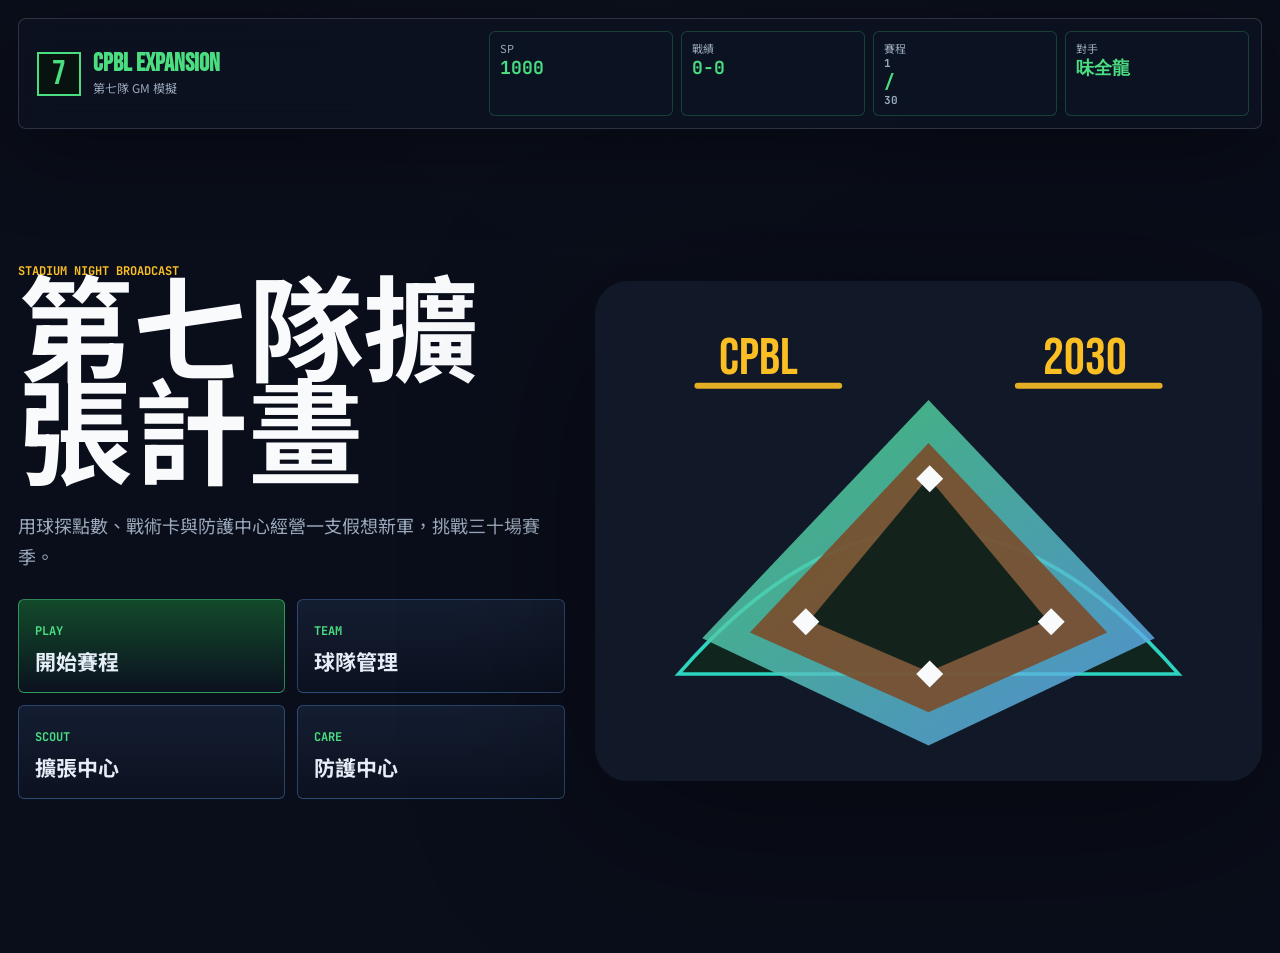
==== index.html @ 8ca3bd48 "Add files via upload" ====
<!doctype html>
<html lang="zh-Hant">
<head>
  <meta charset="utf-8">
  <meta name="viewport" content="width=device-width, initial-scale=1">
  <title>CPBL 第七隊擴張模擬</title>
  <link rel="preconnect" href="https://fonts.googleapis.com">
  <link rel="preconnect" href="https://fonts.gstatic.com" crossorigin>
  <link href="https://fonts.googleapis.com/css2?family=Bebas+Neue&family=JetBrains+Mono:wght@500;700&family=Noto+Sans+TC:wght@400;500;700;900&display=swap" rel="stylesheet">
  <link rel="stylesheet" href="style.css">
</head>
<body>
  <div class="container">
    <div class="app-shell">
      <header class="hud-bar">
        <button class="brand-lockup" type="button" data-scene="lobby" aria-label="返回大廳">
          <span class="brand-mark">7</span>
          <span>
            <strong>CPBL EXPANSION</strong>
            <small>第七隊 GM 模擬</small>
          </span>
        </button>
        <div class="hud-stats" aria-label="球隊狀態">
          <div class="hud-chip">
            <span>SP</span>
            <strong id="currency">0</strong>
          </div>
          <div class="hud-chip">
            <span>戰績</span>
            <strong id="season-record">0-0</strong>
          </div>
          <div class="hud-chip">
            <span>賽程</span>
            <strong><span id="upcoming-match">1</span>/<span id="season-length">30</span></strong>
          </div>
          <div class="hud-chip hud-chip-wide">
            <span>對手</span>
            <strong id="opponent-name">CPBL</strong>
          </div>
        </div>
      </header>

      <main class="stage">
        <section id="scene-lobby" class="scene active" aria-labelledby="lobby-title">
          <div class="lobby-grid">
            <div class="lobby-copy">
              <p class="eyebrow">Stadium Night Broadcast</p>
              <h1 id="lobby-title">第七隊擴張計畫</h1>
              <p class="lobby-subtitle">用球探點數、戰術卡與防護中心經營一支假想新軍，挑戰三十場賽季。</p>
              <div class="lobby-actions" aria-label="主要場景">
                <button class="lobby-action primary" type="button" data-scene="pregame">
                  <span class="action-code">PLAY</span>
                  <strong>開始賽程</strong>
                </button>
                <button class="lobby-action" type="button" data-scene="roster">
                  <span class="action-code">TEAM</span>
                  <strong>球隊管理</strong>
                </button>
                <button class="lobby-action" type="button" data-scene="shop">
                  <span class="action-code">SCOUT</span>
                  <strong>擴張中心</strong>
                </button>
                <button class="lobby-action" type="button" data-scene="medical">
                  <span class="action-code">CARE</span>
                  <strong>防護中心</strong>
                </button>
              </div>
            </div>
            <div class="stadium-plate" aria-hidden="true">
              <svg viewBox="0 0 560 420" role="img">
                <defs>
                  <linearGradient id="field-glow" x1="0" x2="1" y1="0" y2="1">
                    <stop offset="0" stop-color="#4ade80"/>
                    <stop offset="1" stop-color="#60a5fa"/>
                  </linearGradient>
                </defs>
                <rect x="0" y="0" width="560" height="420" rx="28" fill="#111827"/>
                <path d="M70 330 Q280 90 490 330 Z" fill="#10251e" stroke="#2dd4bf" stroke-width="3"/>
                <path d="M280 100 L470 300 L280 390 L90 300 Z" fill="url(#field-glow)" opacity=".82"/>
                <path d="M280 136 L430 295 L280 362 L130 295 Z" fill="#7c4a28" opacity=".88"/>
                <path d="M280 165 L380 285 L280 328 L180 285 Z" fill="#13231b"/>
                <g fill="#f8fafc">
                  <rect x="273" y="322" width="16" height="16" transform="rotate(45 281 330)"/>
                  <rect x="375" y="278" width="16" height="16" transform="rotate(45 383 286)"/>
                  <rect x="273" y="158" width="16" height="16" transform="rotate(45 281 166)"/>
                  <rect x="169" y="278" width="16" height="16" transform="rotate(45 177 286)"/>
                </g>
                <g stroke="#fbbf24" stroke-width="5" stroke-linecap="round" opacity=".9">
                  <path d="M86 88 H205"/>
                  <path d="M355 88 H474"/>
                </g>
                <g fill="#fbbf24" font-family="Bebas Neue, sans-serif" font-size="44">
                  <text x="104" y="78">CPBL</text>
                  <text x="376" y="78">2030</text>
                </g>
              </svg>
            </div>
          </div>
        </section>

        <section id="pregame-tab" class="scene" aria-labelledby="pregame-title">
          <div class="scene-header">
            <div>
              <p class="eyebrow">Pre-game Room</p>
              <h2 id="pregame-title">賽前準備</h2>
            </div>
            <div class="header-actions">
              <button class="back-button" type="button" data-scene="lobby">返回大廳</button>
              <button class="back-button primary" type="button" data-scene="match">開始比賽</button>
            </div>
          </div>
          <div class="pregame-grid">
            <section class="side-panel">
              <h3>對方先發與打線</h3>
              <div id="pregame-opponent"></div>
            </section>
            <section class="side-panel">
              <h3>我方輪值</h3>
              <div id="pregame-rotation"></div>
            </section>
            <section class="side-panel">
              <h3>今日先發打線</h3>
              <div id="pregame-lineup"></div>
            </section>
            <section class="side-panel">
              <h3>守位與板凳</h3>
              <div id="pregame-coaches"></div>
              <div id="pregame-defense"></div>
              <div id="pregame-bench"></div>
            </section>
          </div>
        </section>

        <section id="game-tab" class="scene" aria-labelledby="match-title">
          <div id="diamond-container" class="baseball-diamond"></div>
          <div class="scene-header">
            <div>
              <p class="eyebrow">Live Match</p>
              <h2 id="match-title">進入比賽</h2>
            </div>
            <button class="back-button" type="button" data-scene="lobby">返回大廳</button>
          </div>

          <div class="match-grid">
            <section class="scoreboard-panel" aria-label="比賽資訊">
              <div class="score-row">
                <div>
                  <span>第七隊</span>
                  <strong id="score-player">0</strong>
                </div>
                <div>
                  <span>對手</span>
                  <strong id="score-opponent">0</strong>
                </div>
              </div>
              <div class="strategy-grid" aria-label="打席戰術">
                <div class="strategy-group">
                  <span>進攻策略</span>
                  <div class="strategy-buttons">
                    <button type="button" data-offense-plan="patient">等球</button>
                    <button type="button" data-offense-plan="normal">普通</button>
                    <button type="button" data-offense-plan="aggressive">積極</button>
                  </div>
                </div>
                <div class="strategy-group">
                  <span>投球策略</span>
                  <div class="strategy-buttons">
                    <button type="button" data-pitch-plan="fastball">速球</button>
                    <button type="button" data-pitch-plan="balanced">混合</button>
                    <button type="button" data-pitch-plan="breaking">變化</button>
                    <button type="button" data-pitch-plan="waste">引誘</button>
                  </div>
                </div>
              </div>
              <div class="control-row" aria-label="比賽操作">
                <button id="normal-pitch" class="control-button primary" type="button">正常投球</button>
                <button id="magic-pitch" class="control-button danger" type="button">燃燒生命</button>
                <button id="auto-sim" class="control-button" type="button">模擬打席</button>
                <button id="steal-base" class="control-button accent" type="button">盜壘</button>
                <button id="pickoff" class="control-button warning" type="button">牽制</button>
                <button id="baserunning-mode" class="control-button ghost" type="button">跑壘：普通</button>
                <button id="auto-toggle" class="control-button" type="button">自動模擬</button>
                <button id="toggle-weather" class="control-button ghost" type="button">切換天氣</button>
              </div>
              <div class="count-grid">
                <div><span>局</span><strong><span id="inning">1</span> <span id="half">下半局</span></strong></div>
                <div><span>B</span><strong id="balls">0</strong></div>
                <div><span>S</span><strong id="strikes">0</strong></div>
                <div><span>O</span><strong id="outs">0</strong></div>
                <div><span>壘上</span><strong id="runners">無</strong></div>
                <div><span>天氣</span><strong id="weather">晴天</strong></div>
                <div><span>魔力</span><strong id="mana">100</strong></div>
                <div><span>戰術</span><strong id="current-tactic">正常</strong></div>
              </div>
              <div class="live-panel">
                <div>
                  <span>攻守</span>
                  <strong id="matchup-text">第七隊守備</strong>
                </div>
                <div>
                  <span>投手</span>
                  <strong id="current-pitcher">-</strong>
                </div>
                <div>
                  <span>打者</span>
                  <strong id="current-batter">-</strong>
                </div>
                <div>
                  <span>球場熱度</span>
                  <strong><span id="crowd-energy">50</span>%</strong>
                </div>
              </div>
              <div class="season-event-bar">
                <span>賽季事件</span>
                <strong id="season-event">尚無事件</strong>
              </div>
              <div id="pitcher-stamina" class="pitcher-stamina"></div>
              <div class="spellbook">
                <h3>戰術卡片</h3>
                <div id="cards" class="card-hand"></div>
              </div>
            </section>

            <section class="log-panel" aria-label="實況轉播">
              <h3>實況轉播</h3>
              <div id="play-log" class="play-log"></div>
            </section>

            <aside class="match-side" aria-label="對手資訊">
              <div class="side-panel">
                <h3>我方打序</h3>
                <div id="player-lineup"></div>
              </div>
              <div class="side-panel">
                <h3>對手打序</h3>
                <div id="opponent-lineup"></div>
              </div>
              <div class="side-panel">
                <h3>下一輪打者</h3>
                <div id="upcoming-batters"></div>
              </div>
              <div class="side-panel">
                <h3>牛棚</h3>
                <div id="bullpen"></div>
              </div>
            </aside>
          </div>
        </section>

        <section id="roster-tab" class="scene" aria-labelledby="roster-title">
          <div class="scene-header">
            <div>
              <p class="eyebrow">Trading Card Vault</p>
              <h2 id="roster-title">球隊管理</h2>
            </div>
            <button class="back-button" type="button" data-scene="lobby">返回大廳</button>
          </div>
          <div id="roster-gallery" class="roster-gallery"></div>
        </section>

        <section id="shop-tab" class="scene" aria-labelledby="shop-title">
          <div class="scene-header">
            <div>
              <p class="eyebrow">Expansion Center</p>
              <h2 id="shop-title">擴張中心</h2>
            </div>
            <button class="back-button" type="button" data-scene="lobby">返回大廳</button>
          </div>
          <div class="shop-grid">
            <article class="pool-card local">
              <div>
                <p class="eyebrow">Local Talent</p>
                <h3>本地新秀池</h3>
                <p>低初始值、高成長潛力，適合長線養成。</p>
                <button id="scout-local" class="mini-action" type="button" onclick="buyScoutReport('local')">球探報告 50 SP</button>
                <div id="local-pool-list" class="pool-list" aria-label="本地新秀可能名單"></div>
              </div>
              <button id="draw-local" class="control-button primary" type="button">抽取本地新秀 100 SP</button>
            </article>
            <article class="pool-card international">
              <div>
                <p class="eyebrow">International Star</p>
                <h3>國際巨星池</h3>
                <p>高能力即戰力，但年齡衰退與傷病風險更高。</p>
                <button id="scout-international" class="mini-action" type="button" onclick="buyScoutReport('international')">球探報告 50 SP</button>
                <div id="international-pool-list" class="pool-list" aria-label="國際巨星可能名單"></div>
              </div>
              <button id="draw-international" class="control-button accent" type="button">抽取國際巨星 100 SP</button>
            </article>
            <section class="preview-panel">
              <h3>最新招募</h3>
              <div id="expansion-preview" class="expansion-preview"></div>
            </section>
          </div>
        </section>

        <section id="medical-tab" class="scene" aria-labelledby="medical-title">
          <div class="scene-header">
            <div>
              <p class="eyebrow">Medical Center</p>
              <h2 id="medical-title">防護中心</h2>
            </div>
            <button class="back-button" type="button" data-scene="lobby">返回大廳</button>
          </div>
          <div class="medical-layout">
            <div id="medical-list" class="medical-list"></div>
            <div class="medical-ledger">
              <h3>防護項目</h3>
              <div class="ledger-row">
                <span>物理治療</span>
                <strong>200 SP</strong>
              </div>
              <div class="ledger-row">
                <span>傷病預防</span>
                <strong>150 SP</strong>
              </div>
              <div id="medical-toast" class="medical-toast" role="status" aria-live="polite"></div>
            </div>
          </div>
        </section>

        <section id="season-tab" class="scene legacy-scene" aria-hidden="true"></section>
      </main>
    </div>
  </div>

  <div id="match-summary-modal" class="modal hidden" role="dialog" aria-modal="true" aria-labelledby="summary-result">
    <div class="modal-box">
      <button class="modal-close" type="button" onclick="closeSummary()" aria-label="關閉">×</button>
      <h2 id="summary-result">賽後摘要</h2>
      <p id="summary-score"></p>
      <p id="summary-reward"></p>
      <p id="summary-heat"></p>
      <div class="summary-standings">
        <h3>聯盟戰績</h3>
        <table>
          <thead><tr><th>#</th><th>球隊</th><th>戰績</th><th>勝率</th><th>近況</th></tr></thead>
          <tbody id="summary-standings"></tbody>
        </table>
      </div>
    </div>
  </div>

  <div id="player-detail-modal" class="modal hidden" role="dialog" aria-modal="true" aria-labelledby="player-detail-title">
    <div class="modal-box player-detail-box">
      <button class="modal-close" type="button" onclick="closePlayerDetail()" aria-label="關閉">×</button>
      <div id="player-detail-content"></div>
    </div>
  </div>

  <script src="game.js"></script>
  <script>
    Object.assign(i18n, {
      enterMatch: '進入比賽',
      teamManagement: '球隊管理',
      expansionCenter: '擴張中心',
      medicalCenterShort: '防護中心',
      backToLobby: '返回大廳',
      physicalTherapy: '物理治療',
      injuryPrevention: '傷病預防',
      healed: '已治療',
      protected: '保護中',
      injuryRiskLabel: '傷病風險',
      protectedFor: '保護剩餘',
      matchesShort: '場',
      healthy: '健康'
    });

    const SCENE_ID = {
      lobby: 'scene-lobby',
      pregame: 'pregame-tab',
      match: 'game-tab',
      roster: 'roster-tab',
      shop: 'shop-tab',
      medical: 'medical-tab'
    };
    let currentScene = 'lobby';
    let pregameSelectedLineupSlot = 0;
    let pregameDragSlot = null;

    function sceneElement(name) {
      return document.getElementById(SCENE_ID[name]);
    }

    function mountScene(name) {
      if (name === 'medical') renderMedicalScene();
      if (name === 'pregame') renderPregameScene();
      if (name === 'match') game.updateUI();
      if (name === 'shop') renderGachaPoolPreview();
      syncDerivedUI();
    }

    function changeScene(name) {
      if (!SCENE_ID[name] || name === currentScene) return;
      const current = sceneElement(currentScene);
      const next = sceneElement(name);
      if (!current || !next) return;

      current.classList.add('scene-exit');
      window.setTimeout(() => {
        current.classList.remove('active', 'scene-exit');
        next.classList.add('active', 'scene-enter');
        currentScene = name;
        mountScene(name);
        window.setTimeout(() => next.classList.remove('scene-enter'), 340);
      }, 224);
    }

    window.changeScene = changeScene;
    window.showTab = function(tabName) {
      const map = { game: 'pregame', roster: 'roster', shop: 'shop', season: 'pregame' };
      changeScene(map[tabName] || 'lobby');
    };

    document.addEventListener('click', (event) => {
      const offensePlan = event.target.closest('[data-offense-plan]');
      if (offensePlan) {
        game.setOffenseApproach(offensePlan.dataset.offensePlan);
        return;
      }
      const pitchPlan = event.target.closest('[data-pitch-plan]');
      if (pitchPlan) {
        game.setPitchPlan(pitchPlan.dataset.pitchPlan);
        return;
      }
      const trigger = event.target.closest('[data-scene]');
      if (trigger) changeScene(trigger.dataset.scene);
    });

    const originalAddCommentary = game.addCommentary.bind(game);
    game.addCommentary = function(outcomeKey, player, cardActive) {
      if (currentScene !== 'match') return;
      return originalAddCommentary(outcomeKey, player, cardActive);
    };

    const originalUpdateUI = game.updateUI.bind(game);
    game.updateUI = function() {
      const result = originalUpdateUI();
      syncDerivedUI();
      return result;
    };

    function syncDerivedUI() {
      const opponentName = document.getElementById('opponent-name');
      if (opponentName) {
        opponentName.textContent = game.currentOpponent || game.opponentTeam?.name || 'CPBL';
      }

      const pitcherPanel = document.getElementById('pitcher-stamina');
      if (pitcherPanel) {
        const pitcher = game.getCurrentMatchup?.().pitcher || game.roster.activeLineup.pitcher || game.pitcher;
        const stamina = Math.max(0, Math.round(pitcher.state.stamina));
        const max = Math.max(1, pitcher.maxStamina || 100);
        const pct = Math.max(0, Math.min(100, Math.round((stamina / max) * 100)));
        pitcherPanel.innerHTML = `
          <div class="pitcher-row">
            <span>${pitcher.name}｜調子 ${getConditionLabel(pitcher.condition)}</span>
            <strong>${stamina}/${max}</strong>
          </div>
          <div class="meter"><span style="width:${pct}%"></span></div>
        `;
      }

      document.querySelectorAll('#draw-local, #draw-international').forEach((button) => {
        button.disabled = game.currency < 100;
      });
      [['local', '本地報告已解鎖'], ['international', '國際報告已解鎖']].forEach(([pool, label]) => {
        const button = document.getElementById(`scout-${pool}`);
        if (!button) return;
        button.textContent = game.scoutingReports?.[pool] ? label : '球探報告 50 SP';
        button.disabled = Boolean(game.scoutingReports?.[pool]);
      });
      const normalPitch = document.getElementById('normal-pitch');
      const magicPitch = document.getElementById('magic-pitch');
      const autoSim = document.getElementById('auto-sim');
      const pickoff = document.getElementById('pickoff');
      const steal = document.getElementById('steal-base');
      const baserunning = document.getElementById('baserunning-mode');
      if (normalPitch && magicPitch && autoSim) {
        const offense = game.currentHalf === 'bottom';
        normalPitch.textContent = offense ? '進攻打席' : '守備投球';
        magicPitch.textContent = offense ? '強攻揮擊' : '燃燒生命';
        autoSim.textContent = offense ? '模擬進攻' : '模擬守備';
        if (pickoff) {
          pickoff.textContent = `牽制 ${game.pickoffAttemptsThisHalf || 0}/2`;
          pickoff.disabled = offense || !game.getCurrentRunners().some(Boolean) || game.pickoffAttemptsThisHalf >= 2;
        }
        if (steal) {
          const runners = game.getCurrentRunners();
          steal.disabled = !offense || !(runners[0] || runners[1]);
        }
        if (baserunning) baserunning.textContent = `跑壘：${game.getBaserunningLabel?.() || '普通'}`;
      }
      document.querySelectorAll('[data-offense-plan]').forEach((button) => {
        button.classList.toggle('active', button.dataset.offensePlan === game.offenseApproach);
      });
      document.querySelectorAll('[data-pitch-plan]').forEach((button) => {
        button.classList.toggle('active', button.dataset.pitchPlan === game.pitchPlan);
      });

      if (currentScene === 'medical') renderMedicalScene();
    }

    function renderGachaPoolPreview() {
      const localList = document.getElementById('local-pool-list');
      const internationalList = document.getElementById('international-pool-list');
      if (!game?.gacha || !localList || !internationalList) return;

      const renderList = (target, pool) => {
        const revealed = game.scoutingReports?.[pool];
        target.innerHTML = game.gacha.getPoolPreview(pool).map(player => `
          <span class="pool-pill ${player.protected ? 'locked' : ''}">
            <strong>${player.name}</strong>
            <small>${player.position}</small>
            <em>${player.protected ? '保護名單' : (revealed ? player.info : '能力區間 ??')}</em>
          </span>
        `).join('');
      };

      renderList(localList, 'local');
      renderList(internationalList, 'international');
    }

    function renderPregameScene() {
      const opponent = document.getElementById('pregame-opponent');
      const rotation = document.getElementById('pregame-rotation');
      const lineup = document.getElementById('pregame-lineup');
      const coaches = document.getElementById('pregame-coaches');
      const defense = document.getElementById('pregame-defense');
      const bench = document.getElementById('pregame-bench');
      if (!opponent || !rotation || !lineup || !coaches || !defense || !bench) return;

      const abilityText = (player) => player.canPitch() && player.role === 'P'
        ? `球速 ${player.abilities.velocity} / 控球 ${player.abilities.control} / 球威 ${player.abilities.stuff}`
        : `巧打 ${player.abilities.contact} / 長打 ${player.abilities.power} / 選球 ${player.abilities.discipline}`;
      const teamBonus = game.getTeamBonuses();
      const starters = new Set(game.playerBattingOrder);
      const benchPlayers = game.roster.players
        .map((player, index) => ({ player, index }))
        .filter(({ player, index }) => player.level !== 'minor' && player.canBat() && !starters.has(index));

      opponent.innerHTML = `
        <p class="font-bold">${game.opponentTeam.name}</p>
        <p>先發：${game.opponentTeam.pitcher.name} (${abilityText(game.opponentTeam.pitcher)})</p>
        <div class="pregame-button-list">
          ${game.opponentTeam.battingOrder.map((player, index) => `<button class="pregame-row" type="button" title="${abilityText(player)}"><span>${index + 1}. ${player.name}</span><small>${player.getPositionLabel()}｜${abilityText(player)}</small></button>`).join('')}
        </div>
      `;

      rotation.innerHTML = `<div class="pregame-button-list">${game.rotationOrder.map((playerIndex, orderIndex) => {
        const player = game.roster.players[playerIndex];
        const active = orderIndex === game.rotationSlot ? ' active' : '';
        const pitches = player.pitchTypes?.map(pitch => pitch.name).slice(0, 3).join('、') || '球種未明';
        return `<button class="pregame-row${active}" type="button" onclick="selectPregamePitcher(${playerIndex})"><span>${orderIndex + 1}. ${player.name}</span><small>體力 ${Math.round(player.state.stamina)}/${player.maxStamina}｜調子 ${getConditionLabel(player.condition)}｜${abilityText(player)}｜${pitches}</small></button>`;
      }).join('')}</div><p class="pregame-note">${teamBonus.label}</p>`;

      lineup.innerHTML = `<div class="pregame-button-list">${game.playerBattingOrder.map((playerIndex, orderIndex) => {
        const player = game.roster.players[playerIndex];
        const assigned = game.getAssignedPosition(playerIndex) || 'DH';
        const selected = orderIndex === pregameSelectedLineupSlot ? ' active' : '';
        return `<div class="pregame-row lineup-row${selected}" draggable="true" ondragstart="dragPregameLineup(event, ${orderIndex})" ondragover="event.preventDefault()" ondrop="dropPregameLineup(event, ${orderIndex})" onclick="selectPregameLineupSlot(${orderIndex})"><span>${orderIndex + 1}. ${player.name}</span><small>${POSITION_LABELS[assigned] || assigned}｜調子 ${getConditionLabel(player.condition)}｜${abilityText(player)}</small><div><button type="button" onclick="event.stopPropagation(); movePregameLineup(${playerIndex}, -1)" ${orderIndex === 0 ? 'disabled' : ''}>↑</button><button type="button" onclick="event.stopPropagation(); movePregameLineup(${playerIndex}, 1)" ${orderIndex === game.playerBattingOrder.length - 1 ? 'disabled' : ''}>↓</button><button type="button" onclick="event.stopPropagation(); cyclePregameDefense(${playerIndex})">守位</button></div></div>`;
      }).join('')}</div>`;

      coaches.innerHTML = `
        <h4>教練團</h4>
        <div class="coach-grid">
          ${game.coaches.map(coach => `<button class="coach-card ${coach.id === game.activeCoachId ? 'active' : ''}" type="button" onclick="selectCoach('${coach.id}')"><span>${coach.name}</span><small>${coach.bonus}</small></button>`).join('')}
        </div>
        <p class="pregame-note">熱度會在賽後轉成球探點數，主場氣氛越高，結算收益越好。</p>
      `;

      defense.innerHTML = `<div class="defense-grid">${game.defensiveSlots.map(slot => {
        const playerIndex = game.defensiveAssignments[slot];
        const player = game.roster.players[playerIndex];
        const penalty = player ? player.getPositionPenalty(slot) : 0;
        return `<button class="defense-slot" type="button" ${player ? `onclick="cyclePregameDefense(${playerIndex})"` : ''}><span>${POSITION_LABELS[slot] || slot}</span><strong>${player ? player.name : '未定'}</strong><small>${penalty ? `守位懲罰 -${penalty}` : '適性 OK'}</small></button>`;
      }).join('')}</div>`;

      bench.innerHTML = `
        <h4>板凳｜點選後換入第 ${pregameSelectedLineupSlot + 1} 棒</h4>
        <div class="pregame-button-list">
          ${benchPlayers.map(({ player, index }) => `<button class="pregame-row bench-row" type="button" onclick="swapPregameLineup(${index})"><span>${player.name}</span><small>${player.getPositionLabel()}｜調子 ${getConditionLabel(player.condition)}｜${abilityText(player)}</small></button>`).join('') || '<p class="pregame-note">目前沒有可用板凳野手。</p>'}
        </div>
      `;
    }

    function selectPregamePitcher(index) {
      game.selectStartingPitcher(index);
      renderPregameScene();
    }

    function selectPregameLineupSlot(slot) {
      pregameSelectedLineupSlot = slot;
      renderPregameScene();
    }

    function dragPregameLineup(event, slot) {
      pregameDragSlot = slot;
      event.dataTransfer?.setData('text/plain', String(slot));
    }

    function dropPregameLineup(event, slot) {
      event.preventDefault();
      const from = pregameDragSlot ?? Number(event.dataTransfer?.getData('text/plain'));
      if (!Number.isInteger(from) || from === slot) return;
      const [moved] = game.playerBattingOrder.splice(from, 1);
      game.playerBattingOrder.splice(slot, 0, moved);
      pregameSelectedLineupSlot = slot;
      game.playerNextBatterIndex = 0;
      game.autoAssignDefense();
      game.saveManager.save(game);
      game.updateUI();
      renderPregameScene();
    }

    function swapPregameLineup(index) {
      game.replaceLineupSlot(pregameSelectedLineupSlot, index);
      renderPregameScene();
    }

    function movePregameLineup(index, direction) {
      game.movePlayerInLineup(index, direction);
      pregameSelectedLineupSlot = Math.max(0, Math.min(game.playerBattingOrder.length - 1, pregameSelectedLineupSlot + direction));
      renderPregameScene();
    }

    function cyclePregameDefense(index) {
      game.cycleDefensePosition(index);
      renderPregameScene();
    }

    function selectCoach(id) {
      game.setCoach(id);
      renderPregameScene();
    }

    function abilityGrid(player) {
      const batterStats = [
        ['巧打', player.abilities.contact],
        ['長打', player.abilities.power],
        ['走力', player.abilities.speed],
        ['守備', player.abilities.fielding],
        ['肩力', player.abilities.arm],
        ['選球', player.abilities.discipline],
        ['對左投', player.abilities.vsLeft],
        ['對右投', player.abilities.vsRight],
        ['得點圈', player.abilities.scoringPosition],
        ['代打', player.abilities.pinchHitter]
      ];
      const pitcherStats = [
        ['球速', player.abilities.velocity],
        ['控球', player.abilities.control],
        ['變化球', player.abilities.breaking],
        ['體力', player.abilities.stamina],
        ['球威', player.abilities.stuff],
        ['對左打', player.abilities.vsLeft],
        ['危機處理', player.abilities.crisis],
        ['牽制', player.abilities.pickoff],
        ['快速出手', player.abilities.quickDelivery],
        ['恢復力', player.abilities.recovery]
      ];
      const rows = player.canPitch() && player.role === 'P' ? pitcherStats : batterStats;
      return rows.map(([label, value]) => `<div class="detail-stat"><span>${label}</span><strong>${Math.round(value ?? 0)}</strong></div>`).join('');
    }

    function renderPlayerDetail(index) {
      const player = game.roster.players[index];
      const content = document.getElementById('player-detail-content');
      if (!player || !content) return;
      const rank = player.getRank();
      const traits = player.traits.length
        ? player.traits.map(trait => `<span class="trait-pill trait-${getTraitTier(trait)}" title="${getTraitDescription(trait)}">${trait}<small>${getTraitDescription(trait)}</small></span>`).join('')
        : '<span class="trait-pill">無特能</span>';
      const pitches = player.pitchTypes?.length
        ? player.pitchTypes.map(pitch => `<div class="pitch-chip"><strong>${pitch.name}</strong><span>速 ${pitch.speed}</span><span>變 ${pitch.movement}</span><span>控 ${pitch.control}</span><span>威 ${pitch.stuff}</span></div>`).join('')
        : '<p class="pregame-note">非投手，沒有球種資料。</p>';
      content.innerHTML = `
        <div class="detail-header">
          ${createPixelPortrait(player, 88)}
          <div>
            <p class="eyebrow">Player Sheet</p>
            <h2 id="player-detail-title">${player.name}</h2>
            <p>${player.englishName || player.team} ${player.nickname ? `｜${player.nickname}` : ''}</p>
          </div>
          <span class="rank-tag badge-${rank.toLowerCase()}">${rank}</span>
        </div>
        <div class="detail-meta">
          <span>${player.getRoleLabel()}</span>
          <span>${player.getPositionLabel()}</span>
          <span>${player.level === 'minor' ? '二軍' : '一軍'}</span>
          <span>調子 ${getConditionLabel(player.condition)}</span>
          <span>體力 ${Math.round(player.state.stamina)}/${player.maxStamina}</span>
          <span>XP ${player.xp}</span>
          <span>潛力 ${player.growthPotential}</span>
        </div>
        <div class="detail-traits">${traits}</div>
        <div class="detail-grid">${abilityGrid(player)}</div>
        <h3>球種</h3>
        <div class="pitch-list">${pitches}</div>
        <h3>二軍訓練</h3>
        <div class="training-row">
          <button type="button" onclick="trainPlayerFromDetail(${index}, 'hitting')">打擊 80</button>
          <button type="button" onclick="trainPlayerFromDetail(${index}, 'defense')">守備 70</button>
          <button type="button" onclick="trainPlayerFromDetail(${index}, 'running')">跑壘 60</button>
          <button type="button" onclick="trainPlayerFromDetail(${index}, 'pitching')">投手 80</button>
          <button type="button" onclick="trainPlayerFromDetail(${index}, 'stamina')">體能 65</button>
        </div>
        <p id="player-detail-message" class="pregame-note"></p>
      `;
    }

    function openPlayerDetail(index) {
      renderPlayerDetail(index);
      const modal = document.getElementById('player-detail-modal');
      modal.classList.remove('hidden');
      modal.classList.add('flex');
    }

    function closePlayerDetail() {
      const modal = document.getElementById('player-detail-modal');
      modal.classList.add('hidden');
      modal.classList.remove('flex');
    }

    function trainPlayerFromDetail(index, focus) {
      const result = game.trainPlayer(index, focus);
      renderPlayerDetail(index);
      const message = document.getElementById('player-detail-message');
      if (message) message.textContent = result.message;
      renderPregameScene();
    }

    function medicalRiskClass(staminaPct) {
      if (staminaPct < 30) return 'danger';
      if (staminaPct < 60) return 'warning';
      return 'safe';
    }

    function renderMedicalScene() {
      const list = document.getElementById('medical-list');
      if (!list || !game?.medicalCenter) return;

      if (!list.dataset.bound) {
        list.addEventListener('click', (event) => {
          const button = event.target.closest('.medical-btn');
          if (!button) return;
          const index = Number(button.dataset.index);
          const action = button.dataset.action;
          const result = action === 'heal'
            ? game.medicalCenter.healPlayer(index)
            : game.medicalCenter.protectPlayer(index);

          showMedicalToast(result.message, !result.success);
          if (result.success) game.saveManager.save(game);
          game.updateUI();
        });
        list.dataset.bound = 'true';
      }

      list.innerHTML = game.roster.players.map((player, index) => {
        const rank = player.getRank();
        const staminaPct = Math.max(0, Math.min(100, Math.round((player.state.stamina / Math.max(1, player.maxStamina)) * 100)));
        const protection = game.medicalCenter.protectionBuffs[index];
        const risk = Math.round(game.medicalCenter.getInjuryProbability(index) * 100);
        const status = protection
          ? `<span class="status-pill protected">${i18n.protected} ${protection.duration}${i18n.matchesShort}</span>`
          : `<span class="status-pill">${i18n.healthy}</span>`;
        return `
          <article class="medical-player">
            <div class="medical-player-main">
              <div>
                <h3>${player.name}</h3>
                <div class="medical-tags">
                  <span class="rank-tag badge-${rank.toLowerCase()}">${rank}</span>
                  <span>${i18n.injuryRiskLabel} ${risk}%</span>
                  ${status}
                </div>
              </div>
              <div class="medical-actions">
                <button class="medical-btn" type="button" data-index="${index}" data-action="heal" ${game.currency < 200 ? 'disabled' : ''}>物理治療</button>
                <button class="medical-btn protect" type="button" data-index="${index}" data-action="protect" ${game.currency < 150 ? 'disabled' : ''}>傷病預防</button>
              </div>
            </div>
            <div class="stamina-line">
              <span>體力 ${Math.round(player.state.stamina)}/${player.maxStamina}</span>
              <strong>${staminaPct}%</strong>
            </div>
            <div class="meter ${medicalRiskClass(staminaPct)}"><span style="width:${staminaPct}%"></span></div>
          </article>
        `;
      }).join('');
    }

    function showMedicalToast(message, isError) {
      const toast = document.getElementById('medical-toast');
      if (!toast) return;
      toast.textContent = message;
      toast.classList.toggle('error', Boolean(isError));
      toast.classList.add('show');
      window.clearTimeout(showMedicalToast.timer);
      showMedicalToast.timer = window.setTimeout(() => toast.classList.remove('show'), 2200);
    }

    game.updateUI();
    renderGachaPoolPreview();
    renderPregameScene();
  </script>
</body>
</html>
---- style.css ----
:root {
  --bg: #0a0e1a;
  --panel: #111827;
  --panel-2: #172033;
  --line: rgba(148, 163, 184, 0.24);
  --text: #e5edf7;
  --muted: #9aa9bc;
  --field: #4ade80;
  --amber: #fbbf24;
  --red: #ef4444;
  --blue: #60a5fa;
  --purple: #a855f7;
  --teal: #2dd4bf;
  --shadow: 0 24px 80px rgba(0, 0, 0, 0.35);
}

* {
  box-sizing: border-box;
}

html {
  min-height: 100%;
  background: var(--bg);
}

body {
  min-height: 100%;
  margin: 0;
  color: var(--text);
  background:
    linear-gradient(180deg, rgba(10, 14, 26, 0.94), rgba(10, 14, 26, 0.98)),
    radial-gradient(circle at 50% 0%, rgba(74, 222, 128, 0.16), transparent 34%),
    repeating-linear-gradient(90deg, rgba(255,255,255,0.025) 0 1px, transparent 1px 18px);
  font-family: "Noto Sans TC", "Microsoft JhengHei", sans-serif;
  letter-spacing: 0;
}

button,
input,
select {
  font: inherit;
}

button {
  cursor: pointer;
}

button:disabled {
  cursor: not-allowed;
  opacity: 0.45;
}

.container {
  min-height: 100vh;
  padding: 18px;
}

.app-shell {
  width: min(1480px, 100%);
  margin: 0 auto;
}

.hud-bar {
  position: sticky;
  top: 12px;
  z-index: 20;
  display: flex;
  align-items: center;
  justify-content: space-between;
  gap: 16px;
  padding: 12px;
  margin-bottom: 18px;
  border: 1px solid var(--line);
  border-radius: 8px;
  background: rgba(12, 18, 32, 0.86);
  box-shadow: var(--shadow);
  backdrop-filter: blur(16px);
}

.brand-lockup {
  display: flex;
  align-items: center;
  gap: 12px;
  min-width: 210px;
  border: 0;
  color: var(--text);
  background: transparent;
  text-align: left;
}

.brand-lockup strong,
.brand-mark,
h1,
h2 {
  font-family: "Bebas Neue", "Noto Sans TC", sans-serif;
  letter-spacing: 0;
}

.brand-mark {
  display: grid;
  place-items: center;
  width: 44px;
  height: 44px;
  border: 2px solid var(--field);
  color: var(--field);
  background: #08120f;
  font-size: 34px;
  line-height: 1;
}

.brand-lockup strong {
  display: block;
  color: var(--field);
  font-size: 25px;
  line-height: 1;
}

.brand-lockup small {
  display: block;
  margin-top: 3px;
  color: var(--muted);
  font-size: 12px;
}

.hud-stats {
  display: grid;
  grid-template-columns: repeat(4, minmax(92px, auto));
  gap: 8px;
  width: min(760px, 100%);
}

.hud-chip {
  min-height: 52px;
  padding: 8px 10px;
  border: 1px solid rgba(74, 222, 128, 0.22);
  border-radius: 6px;
  background: #0b1322;
}

.hud-chip span {
  display: block;
  color: var(--muted);
  font-size: 11px;
}

.hud-chip strong {
  display: block;
  overflow: hidden;
  color: var(--field);
  font-family: "JetBrains Mono", monospace;
  font-size: 18px;
  text-overflow: ellipsis;
  white-space: nowrap;
}

.stage {
  position: relative;
}

.scene {
  display: none;
  min-height: calc(100vh - 112px);
  animation-duration: 320ms;
  animation-timing-function: cubic-bezier(0.22, 1, 0.36, 1);
}

.scene.active {
  display: block;
}

.scene-enter {
  animation-name: scene-enter;
}

.scene-exit {
  animation-name: scene-exit;
}

@keyframes scene-enter {
  from {
    opacity: 0;
    transform: scale(0.97) translateY(10px);
  }
  to {
    opacity: 1;
    transform: scale(1) translateY(0);
  }
}

@keyframes scene-exit {
  from {
    opacity: 1;
    transform: scale(1);
  }
  to {
    opacity: 0;
    transform: scale(0.97);
  }
}

.lobby-grid {
  display: grid;
  grid-template-columns: minmax(320px, 0.82fr) minmax(360px, 1fr);
  align-items: center;
  gap: 30px;
  min-height: calc(100vh - 132px);
}

.lobby-copy {
  padding: 28px 0;
}

.eyebrow {
  margin: 0 0 8px;
  color: var(--amber);
  font-family: "JetBrains Mono", monospace;
  font-size: 12px;
  font-weight: 700;
  text-transform: uppercase;
}

h1,
h2,
h3 {
  margin: 0;
}

h1 {
  max-width: 760px;
  color: #f8fafc;
  font-size: clamp(64px, 9vw, 138px);
  line-height: 0.9;
}

h2 {
  color: #f8fafc;
  font-size: 52px;
  line-height: 1;
}

h3 {
  color: #f8fafc;
  font-size: 18px;
}

.lobby-subtitle {
  max-width: 620px;
  margin: 16px 0 28px;
  color: var(--muted);
  font-size: 18px;
  line-height: 1.7;
}

.lobby-actions {
  display: grid;
  grid-template-columns: repeat(2, minmax(180px, 1fr));
  gap: 12px;
  max-width: 590px;
}

.lobby-action,
.back-button,
.control-button,
.medical-btn {
  border: 1px solid rgba(96, 165, 250, 0.34);
  border-radius: 6px;
  color: var(--text);
  background: linear-gradient(180deg, rgba(21, 31, 51, 0.95), rgba(12, 18, 32, 0.95));
  transition: transform 160ms ease, border-color 160ms ease, background 160ms ease;
}

.lobby-action {
  min-height: 94px;
  padding: 16px;
  text-align: left;
}

.lobby-action:hover,
.back-button:hover,
.control-button:hover,
.medical-btn:hover {
  border-color: var(--field);
  transform: translateY(-1px);
}

.lobby-action.primary,
.control-button.primary {
  border-color: rgba(74, 222, 128, 0.56);
  background: linear-gradient(180deg, rgba(20, 83, 45, 0.88), rgba(12, 18, 32, 0.96));
}

.lobby-action strong {
  display: block;
  margin-top: 6px;
  font-size: 21px;
}

.action-code {
  color: var(--field);
  font-family: "JetBrains Mono", monospace;
  font-size: 12px;
  font-weight: 700;
}

.stadium-plate {
  align-self: stretch;
  display: grid;
  place-items: center;
  min-height: 430px;
}

.stadium-plate svg {
  width: min(100%, 760px);
  filter: drop-shadow(0 34px 90px rgba(0, 0, 0, 0.44));
}

.scene-header {
  display: flex;
  align-items: flex-end;
  justify-content: space-between;
  gap: 16px;
  margin-bottom: 18px;
  padding-top: 6px;
}

.header-actions {
  display: flex;
  flex-wrap: wrap;
  gap: 8px;
  justify-content: flex-end;
}

.back-button.primary {
  border-color: rgba(74, 222, 128, 0.48);
  background: linear-gradient(180deg, rgba(20, 83, 45, 0.88), rgba(12, 18, 32, 0.96));
}

.pregame-grid {
  display: grid;
  grid-template-columns: minmax(270px, 1fr) minmax(250px, 0.9fr) minmax(300px, 1fr) minmax(280px, 1fr);
  gap: 16px;
}

.pregame-button-list {
  display: grid;
  gap: 8px;
}

.pregame-row {
  display: grid;
  grid-template-columns: 1fr;
  gap: 3px;
  width: 100%;
  min-height: 44px;
  padding: 8px;
  border: 1px solid rgba(148, 163, 184, 0.22);
  border-radius: 6px;
  color: var(--text);
  background: rgba(8, 15, 28, 0.72);
  text-align: left;
}

.pregame-row.active {
  border-color: rgba(74, 222, 128, 0.58);
  background: rgba(20, 83, 45, 0.52);
}

.pregame-row span {
  font-weight: 900;
}

.pregame-row small {
  color: var(--muted);
  font-size: 11px;
  line-height: 1.3;
}

.lineup-row {
  grid-template-columns: 1fr auto;
  align-items: center;
}

.lineup-row small {
  grid-column: 1 / -1;
}

.lineup-row button {
  min-width: 30px;
  min-height: 28px;
  margin-left: 4px;
  border: 1px solid rgba(96, 165, 250, 0.34);
  border-radius: 5px;
  color: var(--text);
  background: #1d4ed8;
  font-weight: 900;
}

.pregame-note {
  margin-top: 8px;
  color: var(--muted);
  font-size: 12px;
  line-height: 1.45;
}

.defense-grid {
  display: grid;
  grid-template-columns: repeat(3, minmax(0, 1fr));
  gap: 6px;
  margin-bottom: 12px;
}

.defense-slot {
  min-height: 58px;
  padding: 7px;
  border: 1px solid rgba(96, 165, 250, 0.24);
  border-radius: 6px;
  color: var(--text);
  background: rgba(8, 15, 28, 0.74);
  text-align: left;
}

.defense-slot span,
.defense-slot small {
  display: block;
  color: var(--muted);
  font-size: 10px;
}

.defense-slot strong {
  display: block;
  margin: 2px 0;
  font-size: 12px;
}

.bench-row {
  border-color: rgba(251, 191, 36, 0.28);
}

.coach-grid {
  display: grid;
  grid-template-columns: repeat(2, minmax(0, 1fr));
  gap: 6px;
  margin-bottom: 10px;
}

.coach-card {
  min-height: 50px;
  padding: 7px;
  border: 1px solid rgba(148, 163, 184, 0.22);
  border-radius: 6px;
  color: var(--text);
  background: rgba(8, 15, 28, 0.72);
  text-align: left;
}

.coach-card.active {
  border-color: rgba(74, 222, 128, 0.58);
  background: rgba(20, 83, 45, 0.54);
}

.coach-card span,
.coach-card small {
  display: block;
}

.coach-card small {
  margin-top: 3px;
  color: var(--muted);
  font-size: 10px;
  line-height: 1.35;
}

.back-button,
.control-button,
.medical-btn {
  min-height: 40px;
  padding: 8px 12px;
  font-weight: 700;
}

.match-grid {
  display: grid;
  grid-template-columns: minmax(300px, 380px) minmax(360px, 1fr) minmax(230px, 285px);
  gap: 10px;
  align-items: start;
}

.scoreboard-panel,
.log-panel,
.match-side {
  position: sticky;
  top: 92px;
  max-height: calc(100vh - 112px);
  overflow: auto;
}

.scoreboard-panel,
.log-panel,
.side-panel,
.pool-card,
.preview-panel,
.medical-player,
.medical-ledger {
  border: 1px solid var(--line);
  border-radius: 8px;
  background: rgba(15, 23, 42, 0.88);
  box-shadow: 0 18px 42px rgba(0, 0, 0, 0.22);
}

.scoreboard-panel,
.log-panel,
.side-panel,
.preview-panel,
.medical-ledger {
  padding: 10px;
}

.baseball-diamond {
  display: grid;
  place-items: center;
  margin: 0 auto 8px;
}

.diamond-svg {
  width: min(170px, 100%);
  height: auto;
  overflow: visible;
  filter: drop-shadow(0 18px 38px rgba(0, 0, 0, 0.28));
}

.diamond-svg polygon:first-child {
  fill: #14532d;
  stroke: rgba(74, 222, 128, 0.55);
}

.base {
  stroke: #f8fafc;
  stroke-width: 2px;
}

.base-empty {
  fill: #e2e8f0;
}

.base-occupied {
  fill: var(--amber);
  filter: drop-shadow(0 0 9px rgba(251, 191, 36, 0.82));
}

.pitcher-icon,
.batter-icon {
  font-size: 24px;
}

.base-label {
  fill: var(--muted);
  font-family: "JetBrains Mono", monospace;
  font-size: 13px;
  font-weight: 700;
  text-anchor: middle;
}

.score-row {
  display: grid;
  grid-template-columns: repeat(2, 1fr);
  gap: 6px;
}

.score-row div {
  padding: 6px 8px;
  border: 1px solid rgba(251, 191, 36, 0.26);
  border-radius: 6px;
  background: #080f1c;
}

.score-row span,
.count-grid span {
  display: block;
  color: var(--muted);
  font-size: 12px;
}

.score-row strong {
  display: block;
  color: var(--amber);
  font-family: "Bebas Neue", sans-serif;
  font-size: 42px;
  line-height: 0.95;
}

.count-grid {
  display: grid;
  grid-template-columns: repeat(4, 1fr);
  gap: 6px;
  margin: 8px 0;
}

.count-grid div {
  min-height: 46px;
  padding: 6px;
  border: 1px solid rgba(148, 163, 184, 0.18);
  border-radius: 6px;
  background: #0b1322;
}

.count-grid strong {
  display: block;
  overflow-wrap: anywhere;
  color: var(--field);
  font-family: "JetBrains Mono", monospace;
  font-size: 14px;
}

.live-panel {
  display: grid;
  grid-template-columns: repeat(2, minmax(0, 1fr));
  gap: 6px;
  margin: 8px 0;
}

.live-panel div,
.season-event-bar {
  padding: 6px;
  border: 1px solid rgba(96, 165, 250, 0.22);
  border-radius: 6px;
  background: rgba(8, 15, 28, 0.82);
}

.live-panel span,
.season-event-bar span {
  display: block;
  color: var(--muted);
  font-size: 11px;
}

.live-panel strong,
.season-event-bar strong {
  display: block;
  margin-top: 2px;
  color: #f8fafc;
  font-size: 12px;
  line-height: 1.35;
}

.season-event-bar {
  margin-bottom: 12px;
  border-color: rgba(251, 191, 36, 0.28);
}

.pitcher-stamina {
  margin: 8px 0;
  padding: 8px;
  border: 1px solid rgba(96, 165, 250, 0.26);
  border-radius: 6px;
  background: #0b1322;
}

.pitcher-row,
.stamina-line,
.ledger-row {
  display: flex;
  align-items: center;
  justify-content: space-between;
  gap: 12px;
}

.pitcher-row span,
.stamina-line span {
  overflow: hidden;
  text-overflow: ellipsis;
  white-space: nowrap;
}

.meter {
  width: 100%;
  height: 8px;
  margin-top: 8px;
  overflow: hidden;
  border-radius: 999px;
  background: rgba(148, 163, 184, 0.2);
}

.meter span {
  display: block;
  height: 100%;
  border-radius: inherit;
  background: var(--field);
}

.meter.warning span {
  background: var(--amber);
}

.meter.danger span {
  background: var(--red);
}

.control-row {
  display: grid;
  position: sticky;
  top: 0;
  z-index: 4;
  grid-template-columns: repeat(3, minmax(0, 1fr));
  gap: 6px;
  margin: 8px 0;
  padding: 6px;
  border: 1px solid rgba(74, 222, 128, 0.18);
  border-radius: 8px;
  background: rgba(8, 15, 28, 0.94);
  backdrop-filter: blur(10px);
}

.strategy-grid {
  display: grid;
  grid-template-columns: repeat(2, minmax(0, 1fr));
  gap: 8px;
  margin-top: 8px;
}

.strategy-group {
  padding: 7px;
  border: 1px solid rgba(148, 163, 184, 0.18);
  border-radius: 8px;
  background: rgba(8, 15, 28, 0.72);
}

.strategy-group > span {
  display: block;
  margin-bottom: 5px;
  color: var(--muted);
  font-size: 11px;
  font-weight: 800;
}

.strategy-buttons {
  display: grid;
  grid-template-columns: repeat(3, minmax(0, 1fr));
  gap: 5px;
}

.strategy-group:nth-child(2) .strategy-buttons {
  grid-template-columns: repeat(4, minmax(0, 1fr));
}

.strategy-buttons button {
  min-height: 30px;
  padding: 5px;
  border: 1px solid rgba(96, 165, 250, 0.24);
  border-radius: 6px;
  color: var(--text);
  background: rgba(15, 23, 42, 0.88);
  font-size: 12px;
  font-weight: 800;
}

.strategy-buttons button.active {
  border-color: rgba(74, 222, 128, 0.68);
  color: #dcfce7;
  background: rgba(22, 101, 52, 0.72);
}

.control-button.danger {
  border-color: rgba(239, 68, 68, 0.56);
  background: linear-gradient(180deg, rgba(127, 29, 29, 0.9), rgba(12, 18, 32, 0.94));
}

.control-button.warning {
  border-color: rgba(251, 191, 36, 0.5);
  background: linear-gradient(180deg, rgba(146, 64, 14, 0.9), rgba(12, 18, 32, 0.94));
}

.control-button.accent {
  border-color: rgba(168, 85, 247, 0.56);
  background: linear-gradient(180deg, rgba(88, 28, 135, 0.9), rgba(12, 18, 32, 0.94));
}

.control-button.ghost {
  border-color: rgba(148, 163, 184, 0.25);
}

.spellbook {
  margin-top: 14px;
}

.card-hand {
  display: flex;
  flex-wrap: wrap;
  gap: 8px;
  margin-top: 10px;
}

.card-hand button,
.bg-purple-500,
.bg-blue-500 {
  border: 1px solid rgba(168, 85, 247, 0.42);
  border-radius: 6px;
  color: #fff;
  background: #6d28d9;
  font-weight: 700;
}

.bg-blue-500 {
  border-color: rgba(96, 165, 250, 0.45);
  background: #2563eb;
}

.hover\:bg-purple-700:hover {
  background: #581c87;
}

.hover\:bg-blue-700:hover {
  background: #1d4ed8;
}

.text-white {
  color: #fff;
}

.px-2 {
  padding-left: 8px;
  padding-right: 8px;
}

.py-1 {
  padding-top: 4px;
  padding-bottom: 4px;
}

.rounded {
  border-radius: 6px;
}

.text-xs {
  font-size: 12px;
}

.mr-2 {
  margin-right: 8px;
}

.mb-2 {
  margin-bottom: 8px;
}

.ml-2 {
  margin-left: 8px;
}

.font-bold,
.font-semibold {
  font-weight: 800;
}

.text-blue-700 {
  color: var(--blue);
}

.play-log {
  height: calc(100vh - 170px);
  min-height: 430px;
  overflow: auto;
  padding-right: 8px;
}

.play-log p {
  margin: 0 0 8px;
  padding: 7px 8px;
  border-left: 3px solid rgba(74, 222, 128, 0.5);
  background: rgba(8, 15, 28, 0.7);
  color: #dbeafe;
  line-height: 1.5;
  font-size: 13px;
}

.commentary {
  color: var(--amber);
}

.match-side {
  display: grid;
  gap: 12px;
}

.side-panel h3,
.log-panel h3,
.preview-panel h3,
.medical-ledger h3 {
  margin-bottom: 10px;
}

.side-panel p,
.side-panel div,
.pool-card p {
  color: var(--muted);
  line-height: 1.5;
}

.roster-gallery {
  display: grid;
  grid-template-columns: repeat(auto-fill, minmax(210px, 1fr));
  gap: 14px;
}

.trading-card {
  position: relative;
  min-height: 300px;
  padding: 14px;
  overflow: hidden;
  border: 1px solid rgba(251, 191, 36, 0.28);
  border-radius: 8px;
  background:
    linear-gradient(135deg, rgba(251, 191, 36, 0.13), transparent 36%),
    linear-gradient(180deg, #172033, #0b1322);
  box-shadow: 0 18px 34px rgba(0, 0, 0, 0.25);
}

.card-rank-badge,
.rank-tag {
  display: inline-grid;
  place-items: center;
  min-width: 36px;
  min-height: 28px;
  padding: 3px 8px;
  border-radius: 5px;
  color: #111827;
  background: #94a3b8;
  font-family: "JetBrains Mono", monospace;
  font-weight: 900;
}

.card-rank-badge {
  position: absolute;
  top: 10px;
  right: 10px;
}

.badge-ss {
  background: linear-gradient(90deg, #fbbf24, #fb7185, #60a5fa, #4ade80, #fbbf24);
  background-size: 300% 100%;
  animation: rank-shimmer 3s linear infinite;
}

.badge-s {
  background: #fde68a;
}

.badge-a {
  background: #cbd5e1;
}

.badge-b {
  background: #f59e0b;
}

.badge-c {
  background: #94a3b8;
}

@keyframes rank-shimmer {
  to {
    background-position: 300% 0;
  }
}

.card-name {
  max-width: calc(100% - 52px);
  min-height: 44px;
  color: #f8fafc;
  font-size: 20px;
  font-weight: 900;
  line-height: 1.18;
}

.pixel-portrait {
  display: block;
  margin-bottom: 8px;
  border: 1px solid rgba(148, 163, 184, 0.22);
  border-radius: 6px;
  background: rgba(8, 15, 28, 0.8);
  image-rendering: pixelated;
}

.card-meta {
  display: flex;
  flex-wrap: wrap;
  gap: 5px;
  margin: 8px 0;
}

.card-meta span {
  min-height: 22px;
  padding: 2px 6px;
  border: 1px solid rgba(148, 163, 184, 0.22);
  border-radius: 999px;
  color: var(--muted);
  font-size: 11px;
}

.trait-pill {
  border-color: rgba(168, 85, 247, 0.32) !important;
  color: #e9d5ff !important;
  cursor: help;
}

.trait-pill small {
  display: none;
}

.detail-traits .trait-pill {
  display: grid;
  gap: 3px;
  max-width: 220px;
  border-radius: 8px;
}

.detail-traits .trait-pill small {
  display: block;
  color: rgba(226, 232, 240, 0.78);
  font-size: 11px;
  font-weight: 500;
  line-height: 1.35;
}

.trait-gold {
  border-color: rgba(251, 191, 36, 0.6) !important;
  color: #fde68a !important;
  background: rgba(113, 63, 18, 0.34);
}

.trait-blue {
  border-color: rgba(96, 165, 250, 0.52) !important;
  color: #bfdbfe !important;
  background: rgba(30, 64, 175, 0.26);
}

.trait-red {
  border-color: rgba(239, 68, 68, 0.54) !important;
  color: #fecaca !important;
  background: rgba(127, 29, 29, 0.3);
}

.card-stats {
  display: grid;
  gap: 6px;
  margin-top: 10px;
}

.card-stat-item {
  display: flex;
  align-items: center;
  justify-content: space-between;
  gap: 8px;
  color: var(--muted);
  font-family: "JetBrains Mono", monospace;
  font-size: 12px;
}

.card-stat-item span:last-child {
  color: var(--text);
}

.card-buttons {
  display: grid;
  grid-template-columns: repeat(3, 1fr);
  gap: 8px;
  margin-top: 12px;
}

.card-btn {
  min-height: 34px;
  border: 1px solid rgba(96, 165, 250, 0.36);
  border-radius: 6px;
  color: #fff;
  background: #1d4ed8;
  font-weight: 900;
}

.card-btn-batter {
  border-color: rgba(74, 222, 128, 0.36);
  background: #15803d;
}

.card-btn-small {
  background: #475569;
}

.card-btn-defense {
  grid-column: span 3;
  border-color: rgba(251, 191, 36, 0.34);
  background: #92400e;
}

.card-btn-level {
  grid-column: span 3;
  border-color: rgba(45, 212, 191, 0.34);
  background: #0f766e;
}

.card-btn-detail {
  grid-column: span 3;
  border-color: rgba(168, 85, 247, 0.38);
  background: #6d28d9;
}

.card-btn:disabled {
  border-color: rgba(148, 163, 184, 0.16);
  background: #334155;
}

.radar-hexagon {
  margin: 8px auto 0;
  overflow: visible;
}

.hexagon-grid {
  stroke: rgba(226, 232, 240, 0.35);
  stroke-width: 1;
}

.hexagon-axis-label {
  fill: var(--muted);
  font-family: "JetBrains Mono", monospace;
  font-size: 8px;
  text-anchor: middle;
  dominant-baseline: middle;
}

.shop-grid {
  display: grid;
  grid-template-columns: repeat(2, minmax(260px, 1fr));
  gap: 16px;
}

.pool-card {
  display: flex;
  min-height: 230px;
  flex-direction: column;
  justify-content: space-between;
  padding: 18px;
}

.pool-card.local {
  border-color: rgba(74, 222, 128, 0.34);
}

.pool-card.international {
  border-color: rgba(168, 85, 247, 0.34);
}

.mini-action {
  min-height: 32px;
  margin-top: 8px;
  padding: 5px 9px;
  border: 1px solid rgba(251, 191, 36, 0.36);
  border-radius: 6px;
  color: var(--text);
  background: rgba(146, 64, 14, 0.72);
  font-size: 12px;
  font-weight: 800;
}

.pool-list {
  display: flex;
  flex-wrap: wrap;
  gap: 6px;
  max-height: 178px;
  margin-top: 14px;
  overflow: auto;
  padding-right: 3px;
}

.pool-pill {
  display: inline-flex;
  align-items: center;
  gap: 6px;
  flex-wrap: wrap;
  min-height: 30px;
  padding: 5px 8px;
  border: 1px solid rgba(148, 163, 184, 0.22);
  border-radius: 999px;
  background: rgba(8, 15, 28, 0.58);
}

.pool-pill strong {
  color: var(--text);
  font-size: 12px;
}

.pool-pill small {
  color: var(--field);
  font-family: "JetBrains Mono", monospace;
  font-size: 10px;
}

.pool-pill em {
  width: 100%;
  color: var(--muted);
  font-size: 10px;
  font-style: normal;
}

.pool-pill.locked {
  opacity: 0.62;
  border-color: rgba(239, 68, 68, 0.3);
}

.preview-panel {
  grid-column: 1 / -1;
}

.expansion-preview {
  display: grid;
  grid-template-columns: repeat(auto-fill, minmax(210px, 240px));
  gap: 14px;
  min-height: 180px;
  margin-top: 12px;
}

.medical-layout {
  display: grid;
  grid-template-columns: minmax(360px, 1fr) minmax(260px, 340px);
  gap: 16px;
  align-items: start;
}

.medical-list {
  display: grid;
  gap: 10px;
}

.medical-player {
  padding: 14px;
}

.medical-player-main {
  display: flex;
  justify-content: space-between;
  gap: 16px;
}

.medical-player h3 {
  margin-bottom: 8px;
}

.medical-tags {
  display: flex;
  flex-wrap: wrap;
  gap: 6px;
  color: var(--muted);
  font-size: 12px;
}

.status-pill {
  display: inline-flex;
  align-items: center;
  min-height: 24px;
  padding: 2px 8px;
  border: 1px solid rgba(148, 163, 184, 0.24);
  border-radius: 999px;
  color: var(--muted);
}

.status-pill.protected {
  border-color: rgba(45, 212, 191, 0.38);
  color: var(--teal);
}

.medical-actions {
  display: flex;
  flex-wrap: wrap;
  justify-content: flex-end;
  gap: 8px;
}

.medical-btn.protect {
  border-color: rgba(45, 212, 191, 0.42);
}

.stamina-line {
  margin-top: 12px;
  color: var(--muted);
  font-size: 13px;
}

.medical-ledger {
  position: sticky;
  top: 96px;
}

.ledger-row {
  min-height: 48px;
  padding: 10px 0;
  border-bottom: 1px solid rgba(148, 163, 184, 0.18);
}

.ledger-row strong {
  color: var(--field);
  font-family: "JetBrains Mono", monospace;
}

.medical-toast {
  min-height: 44px;
  margin-top: 14px;
  padding: 10px;
  border: 1px solid transparent;
  border-radius: 6px;
  color: transparent;
  background: transparent;
  transition: color 160ms ease, background 160ms ease, border-color 160ms ease;
}

.medical-toast.show {
  border-color: rgba(74, 222, 128, 0.35);
  color: #dcfce7;
  background: rgba(20, 83, 45, 0.5);
}

.medical-toast.error {
  border-color: rgba(239, 68, 68, 0.42);
  color: #fee2e2;
  background: rgba(127, 29, 29, 0.5);
}

.modal {
  position: fixed;
  inset: 0;
  z-index: 40;
  align-items: center;
  justify-content: center;
  padding: 20px;
  background: rgba(3, 7, 18, 0.72);
}

.modal-box {
  position: relative;
  width: min(460px, 100%);
  padding: 24px;
  border: 1px solid rgba(251, 191, 36, 0.38);
  border-radius: 8px;
  background: var(--panel);
  box-shadow: var(--shadow);
}

.player-detail-box {
  width: min(860px, 100%);
  max-height: calc(100vh - 40px);
  overflow: auto;
}

.detail-header {
  display: flex;
  align-items: flex-start;
  justify-content: space-between;
  gap: 16px;
  padding-right: 36px;
}

.detail-header h2 {
  margin: 0;
  font-size: 28px;
}

.detail-header p {
  margin: 4px 0 0;
  color: var(--muted);
}

.detail-meta,
.detail-traits,
.pitch-list,
.training-row {
  display: flex;
  flex-wrap: wrap;
  gap: 8px;
  margin-top: 12px;
}

.detail-meta span {
  min-height: 24px;
  padding: 3px 8px;
  border: 1px solid rgba(148, 163, 184, 0.22);
  border-radius: 999px;
  color: var(--muted);
  font-size: 12px;
}

.detail-grid {
  display: grid;
  grid-template-columns: repeat(5, minmax(0, 1fr));
  gap: 8px;
  margin: 16px 0;
}

.detail-stat {
  padding: 9px;
  border: 1px solid rgba(148, 163, 184, 0.18);
  border-radius: 6px;
  background: rgba(8, 15, 28, 0.68);
}

.detail-stat span,
.pitch-chip span {
  display: block;
  color: var(--muted);
  font-size: 11px;
}

.detail-stat strong {
  display: block;
  margin-top: 3px;
  color: var(--text);
  font-family: "JetBrains Mono", monospace;
  font-size: 18px;
}

.pitch-chip {
  min-width: 132px;
  padding: 8px;
  border: 1px solid rgba(96, 165, 250, 0.24);
  border-radius: 6px;
  background: rgba(15, 23, 42, 0.76);
}

.pitch-chip strong {
  display: block;
  margin-bottom: 4px;
}

.training-row button {
  min-height: 34px;
  padding: 6px 10px;
  border: 1px solid rgba(74, 222, 128, 0.32);
  border-radius: 6px;
  color: var(--text);
  background: rgba(20, 83, 45, 0.78);
  font-weight: 800;
}

.summary-standings {
  margin-top: 14px;
}

.summary-standings table {
  width: 100%;
  border-collapse: collapse;
  font-size: 12px;
}

.summary-standings th,
.summary-standings td {
  padding: 6px;
  border-bottom: 1px solid rgba(148, 163, 184, 0.18);
  text-align: left;
}

.modal-close {
  position: absolute;
  top: 10px;
  right: 10px;
  display: grid;
  place-items: center;
  width: 34px;
  height: 34px;
  border: 1px solid var(--line);
  border-radius: 6px;
  color: var(--text);
  background: transparent;
  font-size: 24px;
}

.hidden {
  display: none !important;
}

.flex {
  display: flex !important;
}

.shake-effect {
  animation: shake-effect 0.5s both;
}

@keyframes shake-effect {
  0%, 100% { transform: translate3d(0, 0, 0); }
  10%, 30%, 50%, 70%, 90% { transform: translate3d(-7px, 0, 0); }
  20%, 40%, 60%, 80% { transform: translate3d(7px, 0, 0); }
}

.burn-life-active {
  animation: burn-pulse 0.8s ease-in-out infinite alternate;
}

@keyframes burn-pulse {
  from { box-shadow: 0 0 0 rgba(239, 68, 68, 0); }
  to { box-shadow: 0 0 24px rgba(239, 68, 68, 0.75); }
}

.clone-shadow {
  animation: clone-shadow 1.5s ease-out both;
}

@keyframes clone-shadow {
  0% { filter: drop-shadow(0 0 0 rgba(168, 85, 247, 0)); transform: scale(1); }
  45% { filter: drop-shadow(20px 0 3px rgba(168, 85, 247, 0.8)) drop-shadow(-20px 0 3px rgba(168, 85, 247, 0.55)); transform: scale(1.18); }
  100% { filter: drop-shadow(0 0 0 rgba(168, 85, 247, 0)); transform: scale(1); }
}

.legacy-scene {
  display: none !important;
}

@media (max-width: 1120px) {
  .lobby-grid,
  .match-grid,
  .medical-layout,
  .pregame-grid {
    grid-template-columns: 1fr;
  }

  .match-side {
    grid-template-columns: repeat(3, 1fr);
  }

  .medical-ledger {
    position: static;
  }

  .detail-grid {
    grid-template-columns: repeat(2, minmax(0, 1fr));
  }
}

@media (max-width: 760px) {
  .container {
    padding: 10px;
  }

  .hud-bar {
    position: static;
    align-items: stretch;
    flex-direction: column;
  }

  .hud-stats {
    grid-template-columns: repeat(2, 1fr);
  }

  .lobby-grid {
    min-height: auto;
  }

  .lobby-actions,
  .shop-grid,
  .match-side {
    grid-template-columns: 1fr;
  }

  .stadium-plate {
    min-height: 280px;
  }

  h1 {
    font-size: 68px;
  }

  h2 {
    font-size: 40px;
  }

  .scene-header,
  .medical-player-main {
    align-items: stretch;
    flex-direction: column;
  }

  .count-grid {
    grid-template-columns: repeat(2, 1fr);
  }

  .control-row {
    grid-template-columns: 1fr;
  }

  .strategy-grid,
  .strategy-buttons,
  .strategy-group:nth-child(2) .strategy-buttons,
  .defense-grid {
    grid-template-columns: 1fr;
  }

  .medical-actions {
    justify-content: stretch;
  }

  .medical-btn {
    flex: 1 1 140px;
  }
}
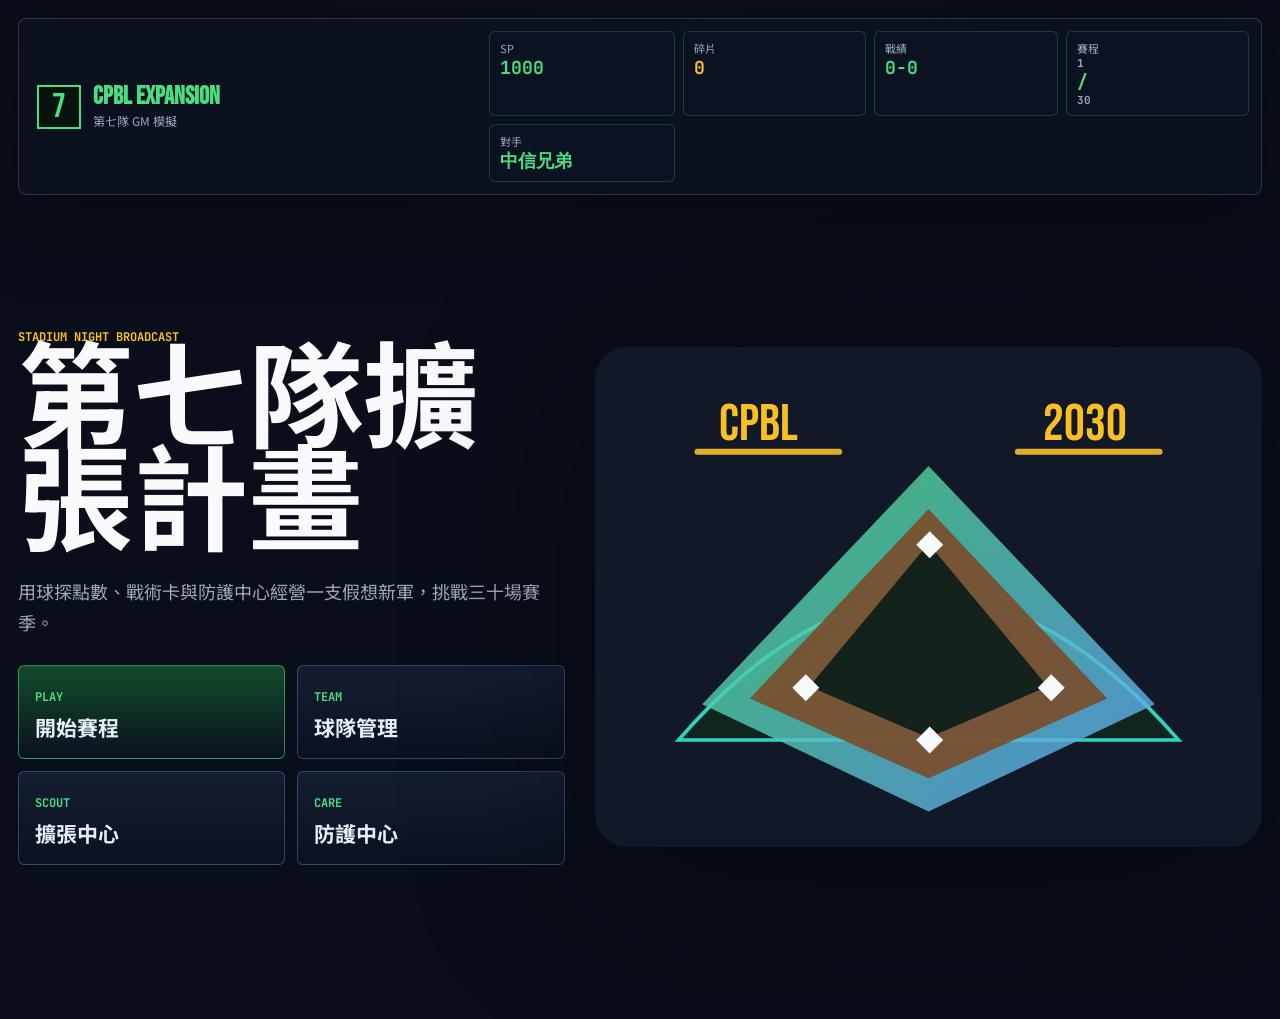
==== commit 42400d3e: "Add files via upload" ====
--- a/index.html
+++ b/index.html
@@ -24,6 +24,10 @@
           <div class="hud-chip">
             <span>SP</span>
             <strong id="currency">0</strong>
+          </div>
+          <div class="hud-chip">
+            <span>碎片</span>
+            <strong id="shard-count">0</strong>
           </div>
           <div class="hud-chip">
             <span>戰績</span>
@@ -291,6 +295,14 @@
               <h3>最新招募</h3>
               <div id="expansion-preview" class="expansion-preview"></div>
             </section>
+            <section class="shard-shop" aria-labelledby="shard-shop-title">
+              <header class="shard-shop-header">
+                <h3 id="shard-shop-title">碎片商店</h3>
+                <p>抽到重複球員會獲得球員碎片，集滿後可在這裡兌換傳奇英雄。</p>
+                <div class="shard-shop-balance">目前碎片：<strong id="shard-balance">0</strong></div>
+              </header>
+              <div id="shard-shop-list" class="shard-shop-list"></div>
+            </section>
           </div>
         </section>
 
@@ -348,6 +360,7 @@
     </div>
   </div>
 
+  <script src="data.js"></script>
   <script src="game.js"></script>
   <script>
     Object.assign(i18n, {
@@ -386,7 +399,7 @@
       if (name === 'medical') renderMedicalScene();
       if (name === 'pregame') renderPregameScene();
       if (name === 'match') game.updateUI();
-      if (name === 'shop') renderGachaPoolPreview();
+      if (name === 'shop') { renderGachaPoolPreview(); renderShardShop(); }
       syncDerivedUI();
     }
 
@@ -558,8 +571,8 @@
         const player = game.roster.players[playerIndex];
         const assigned = game.getAssignedPosition(playerIndex) || 'DH';
         const selected = orderIndex === pregameSelectedLineupSlot ? ' active' : '';
-        return `<div class="pregame-row lineup-row${selected}" draggable="true" ondragstart="dragPregameLineup(event, ${orderIndex})" ondragover="event.preventDefault()" ondrop="dropPregameLineup(event, ${orderIndex})" onclick="selectPregameLineupSlot(${orderIndex})"><span>${orderIndex + 1}. ${player.name}</span><small>${POSITION_LABELS[assigned] || assigned}｜調子 ${getConditionLabel(player.condition)}｜${abilityText(player)}</small><div><button type="button" onclick="event.stopPropagation(); movePregameLineup(${playerIndex}, -1)" ${orderIndex === 0 ? 'disabled' : ''}>↑</button><button type="button" onclick="event.stopPropagation(); movePregameLineup(${playerIndex}, 1)" ${orderIndex === game.playerBattingOrder.length - 1 ? 'disabled' : ''}>↓</button><button type="button" onclick="event.stopPropagation(); cyclePregameDefense(${playerIndex})">守位</button></div></div>`;
-      }).join('')}</div>`;
+        return `<div class="pregame-row lineup-row${selected}" draggable="true" ondragstart="dragPregameLineup(event, ${orderIndex})" ondragover="event.preventDefault()" ondrop="dropPregameLineup(event, ${orderIndex})" onclick="selectPregameLineupSlot(${orderIndex})"><span>${orderIndex + 1}. ${player.name}</span><small>${POSITION_LABELS[assigned] || assigned}｜調子 ${getConditionLabel(player.condition)}｜${abilityText(player)}</small><div><button type="button" onclick="event.stopPropagation(); cyclePregameDefense(${playerIndex})">守位</button></div></div>`;
+      }).join('')}</div><p class="pregame-note">提示：拖拽棒次列調整打序。</p>`;
 
       coaches.innerHTML = `
         <h4>教練團</h4>
@@ -573,8 +586,8 @@
         const playerIndex = game.defensiveAssignments[slot];
         const player = game.roster.players[playerIndex];
         const penalty = player ? player.getPositionPenalty(slot) : 0;
-        return `<button class="defense-slot" type="button" ${player ? `onclick="cyclePregameDefense(${playerIndex})"` : ''}><span>${POSITION_LABELS[slot] || slot}</span><strong>${player ? player.name : '未定'}</strong><small>${penalty ? `守位懲罰 -${penalty}` : '適性 OK'}</small></button>`;
-      }).join('')}</div>`;
+        return `<div class="defense-slot" draggable="${player ? 'true' : 'false'}" data-slot="${slot}" ondragstart="dragDefenseSlot(event, '${slot}')" ondragover="event.preventDefault()" ondrop="dropDefenseSlot(event, '${slot}')" ${player ? `onclick="cyclePregameDefense(${playerIndex})"` : ''}><span>${POSITION_LABELS[slot] || slot}</span><strong>${player ? player.name : '未定'}</strong><small>${penalty ? `守位懲罰 -${penalty}` : '適性 OK'}</small></div>`;
+      }).join('')}</div><p class="pregame-note">提示：拖拽兩個守位互換球員，或點擊單一守位循環換位置。</p>`;
 
       bench.innerHTML = `
         <h4>板凳｜點選後換入第 ${pregameSelectedLineupSlot + 1} 棒</h4>
@@ -618,6 +631,56 @@
       renderPregameScene();
     }
 
+    // v1.14：守位拖拽
+    let pregameDragDefenseSlot = null;
+    function dragDefenseSlot(event, slot) {
+      pregameDragDefenseSlot = slot;
+      event.dataTransfer?.setData('text/plain', `slot:${slot}`);
+    }
+    function dropDefenseSlot(event, targetSlot) {
+      event.preventDefault();
+      const raw = event.dataTransfer?.getData('text/plain') || '';
+      const fromSlot = pregameDragDefenseSlot || (raw.startsWith('slot:') ? raw.slice(5) : null);
+      pregameDragDefenseSlot = null;
+      if (!fromSlot || fromSlot === targetSlot) return;
+      game.swapDefenseSlots(fromSlot, targetSlot);
+      renderPregameScene();
+    }
+
+    // v1.14：碎片商店畫面
+    function renderShardShop() {
+      const list = document.getElementById('shard-shop-list');
+      const balance = document.getElementById('shard-balance');
+      if (!list || !balance) return;
+      balance.textContent = game.playerShards || 0;
+      const heroes = Array.isArray(window.LEGENDARY_HERO_CANDIDATES) ? window.LEGENDARY_HERO_CANDIDATES : [];
+      if (!heroes.length) {
+        list.innerHTML = '<p class="pregame-note">尚未設定傳奇英雄資料（請檢查 data.js）。</p>';
+        return;
+      }
+      list.innerHTML = heroes.map((hero, index) => {
+        const owned = (game.unlockedHeroes || []).includes(hero.name);
+        const affordable = (game.playerShards || 0) >= hero.shardCost;
+        const disabled = owned || !affordable;
+        const status = owned ? '已加入' : affordable ? '兌換' : '碎片不足';
+        const abilityHints = hero.role === 'P'
+          ? `球速 ${hero.abilities.velocity}・控球 ${hero.abilities.control}・變化 ${hero.abilities.breaking}`
+          : `巧打 ${hero.abilities.contact}・長打 ${hero.abilities.power}・走力 ${hero.abilities.speed}`;
+        return `
+          <article class="hero-card ${owned ? 'hero-owned' : ''}">
+            <header>
+              <h4>${hero.name}<small>「${hero.nickname}」</small></h4>
+              <span class="hero-cost">${hero.shardCost} 枚</span>
+            </header>
+            <p class="hero-position">${hero.role === 'P' ? '投手' : hero.role === 'T' ? '二刀流' : '野手'}・${hero.position}</p>
+            <p class="hero-abilities">${abilityHints}</p>
+            <p class="hero-traits">${(hero.traits || []).map(t => `<span class="trait-pill trait-${getTraitTier(t)}">${t}</span>`).join('')}</p>
+            <button class="hero-redeem-btn" ${disabled ? 'disabled' : ''} onclick="redeemHero(${index})">${status}</button>
+          </article>`;
+      }).join('');
+    }
+    window.renderShardShop = renderShardShop;
+
     function movePregameLineup(index, direction) {
       game.movePlayerInLineup(index, direction);
       pregameSelectedLineupSlot = Math.max(0, Math.min(game.playerBattingOrder.length - 1, pregameSelectedLineupSlot + direction));
@@ -635,6 +698,7 @@
     }
 
     function abilityGrid(player) {
+      // v1.14：對左投/對右投仍在內部計算，但不再顯示給玩家
       const batterStats = [
         ['巧打', player.abilities.contact],
         ['長打', player.abilities.power],
@@ -642,8 +706,6 @@
         ['守備', player.abilities.fielding],
         ['肩力', player.abilities.arm],
         ['選球', player.abilities.discipline],
-        ['對左投', player.abilities.vsLeft],
-        ['對右投', player.abilities.vsRight],
         ['得點圈', player.abilities.scoringPosition],
         ['代打', player.abilities.pinchHitter]
       ];
@@ -653,7 +715,6 @@
         ['變化球', player.abilities.breaking],
         ['體力', player.abilities.stamina],
         ['球威', player.abilities.stuff],
-        ['對左打', player.abilities.vsLeft],
         ['危機處理', player.abilities.crisis],
         ['牽制', player.abilities.pickoff],
         ['快速出手', player.abilities.quickDelivery],
@@ -803,6 +864,7 @@
 
     game.updateUI();
     renderGachaPoolPreview();
+    renderShardShop();
     renderPregameScene();
   </script>
 </body>
--- a/style.css
+++ b/style.css
@@ -1596,3 +1596,244 @@
     flex: 1 1 140px;
   }
 }
+
+/* ===== v1.14 新增樣式 ===== */
+
+/* 一軍/二軍區段 */
+.roster-sections {
+  display: grid;
+  grid-template-columns: 1fr;
+  gap: 18px;
+  margin-top: 10px;
+}
+.roster-section {
+  padding: 14px;
+  border: 1px solid rgba(148, 163, 184, 0.24);
+  border-radius: 12px;
+  background: rgba(8, 15, 28, 0.55);
+}
+.roster-section.major-section { border-color: rgba(74, 222, 128, 0.45); }
+.roster-section.minor-section { border-color: rgba(251, 191, 36, 0.38); }
+.roster-section header {
+  margin-bottom: 10px;
+  padding-bottom: 8px;
+  border-bottom: 1px dashed rgba(148, 163, 184, 0.32);
+}
+.roster-section h3 {
+  margin: 0;
+  font-size: 17px;
+  letter-spacing: 1px;
+}
+.roster-section header p {
+  margin: 4px 0 0;
+  color: var(--muted);
+  font-size: 12px;
+}
+.roster-count {
+  margin-left: 6px;
+  padding: 2px 8px;
+  border-radius: 999px;
+  background: rgba(96, 165, 250, 0.18);
+  color: var(--blue);
+  font-size: 12px;
+  font-weight: 700;
+}
+.roster-section-cards {
+  display: grid;
+  grid-template-columns: repeat(auto-fill, minmax(200px, 1fr));
+  gap: 12px;
+  min-height: 120px;
+  padding: 6px;
+  border-radius: 8px;
+  background: rgba(255, 255, 255, 0.02);
+  transition: background 0.18s ease;
+}
+.roster-section-cards:empty::before {
+  content: "拖拽球員卡片到此區";
+  display: grid;
+  place-items: center;
+  width: 100%;
+  min-height: 100px;
+  color: var(--muted);
+  font-size: 12px;
+}
+.trading-card.minor-card {
+  opacity: 0.78;
+  border-style: dashed;
+}
+
+/* 守位拖拽 */
+.defense-slot[draggable="true"] {
+  cursor: grab;
+}
+.defense-slot[draggable="true"]:active {
+  cursor: grabbing;
+}
+
+/* 牛棚 SP/RP 區分 */
+.bullpen-section {
+  margin: 8px 0 4px;
+  padding-bottom: 4px;
+  border-bottom: 1px dashed rgba(148, 163, 184, 0.22);
+  color: var(--muted);
+  font-size: 12px;
+  letter-spacing: 1px;
+}
+.bullpen-row {
+  display: flex;
+  align-items: center;
+  justify-content: space-between;
+  gap: 8px;
+  margin-bottom: 6px;
+  padding: 8px 10px;
+  border: 1px solid rgba(96, 165, 250, 0.24);
+  border-radius: 6px;
+  background: rgba(8, 15, 28, 0.62);
+}
+.bullpen-row.tired {
+  border-color: rgba(239, 68, 68, 0.55);
+  background: rgba(80, 14, 20, 0.45);
+}
+.bullpen-row strong {
+  display: block;
+  font-size: 13px;
+}
+.bullpen-row small {
+  display: block;
+  color: var(--muted);
+  font-size: 11px;
+}
+.bullpen-btn {
+  padding: 4px 10px;
+  border: 1px solid rgba(96, 165, 250, 0.45);
+  border-radius: 6px;
+  background: #1d4ed8;
+  color: #fff;
+  font-size: 12px;
+  font-weight: 700;
+}
+.bullpen-btn:hover { background: #2563eb; }
+
+/* 碎片商店 */
+.shard-shop {
+  grid-column: 1 / -1;
+  margin-top: 16px;
+  padding: 16px;
+  border: 1px solid rgba(168, 85, 247, 0.45);
+  border-radius: 14px;
+  background: linear-gradient(180deg, rgba(67, 18, 99, 0.42), rgba(8, 15, 28, 0.78));
+  box-shadow: 0 12px 40px rgba(80, 14, 99, 0.32);
+}
+.shard-shop-header h3 {
+  margin: 0;
+  color: #e9d5ff;
+  font-size: 18px;
+  letter-spacing: 1px;
+}
+.shard-shop-header p {
+  margin: 4px 0 6px;
+  color: var(--muted);
+  font-size: 12px;
+}
+.shard-shop-balance {
+  display: inline-block;
+  margin-bottom: 12px;
+  padding: 4px 12px;
+  border-radius: 999px;
+  background: rgba(168, 85, 247, 0.18);
+  color: #e9d5ff;
+  font-size: 13px;
+}
+.shard-shop-balance strong {
+  margin-left: 4px;
+  color: #fbbf24;
+  font-size: 16px;
+  font-weight: 900;
+}
+.shard-shop-list {
+  display: grid;
+  grid-template-columns: repeat(auto-fill, minmax(200px, 1fr));
+  gap: 12px;
+}
+.hero-card {
+  padding: 12px;
+  border: 1px solid rgba(168, 85, 247, 0.42);
+  border-radius: 10px;
+  background: rgba(15, 23, 42, 0.78);
+}
+.hero-card.hero-owned {
+  opacity: 0.55;
+  border-style: dashed;
+}
+.hero-card header {
+  display: flex;
+  align-items: baseline;
+  justify-content: space-between;
+}
+.hero-card h4 {
+  margin: 0;
+  color: #fbbf24;
+  font-size: 14px;
+}
+.hero-card h4 small {
+  margin-left: 4px;
+  color: var(--muted);
+  font-size: 11px;
+  font-weight: 500;
+}
+.hero-cost {
+  padding: 2px 8px;
+  border-radius: 999px;
+  background: rgba(251, 191, 36, 0.16);
+  color: #fbbf24;
+  font-size: 11px;
+  font-weight: 800;
+}
+.hero-position {
+  margin: 4px 0;
+  color: var(--muted);
+  font-size: 11px;
+}
+.hero-abilities {
+  margin: 4px 0;
+  color: var(--text);
+  font-size: 12px;
+}
+.hero-traits {
+  display: flex;
+  flex-wrap: wrap;
+  gap: 4px;
+  margin: 6px 0;
+}
+.hero-redeem-btn {
+  display: block;
+  width: 100%;
+  margin-top: 8px;
+  padding: 6px 12px;
+  border: 1px solid rgba(168, 85, 247, 0.55);
+  border-radius: 6px;
+  background: #7c3aed;
+  color: #fff;
+  font-weight: 700;
+}
+.hero-redeem-btn:hover:not(:disabled) { background: #9333ea; }
+.hero-redeem-btn:disabled {
+  background: #312e81;
+  cursor: not-allowed;
+}
+
+/* 抽卡時的重複橫幅 */
+.duplicate-banner {
+  margin: 4px auto 6px;
+  padding: 4px 10px;
+  border-radius: 999px;
+  background: linear-gradient(90deg, #fbbf24, #f97316);
+  color: #1c1917;
+  font-size: 12px;
+  font-weight: 900;
+  text-align: center;
+  letter-spacing: 1px;
+}
+
+/* HUD 碎片 chip 微調 */
+#shard-count { color: #fbbf24; }
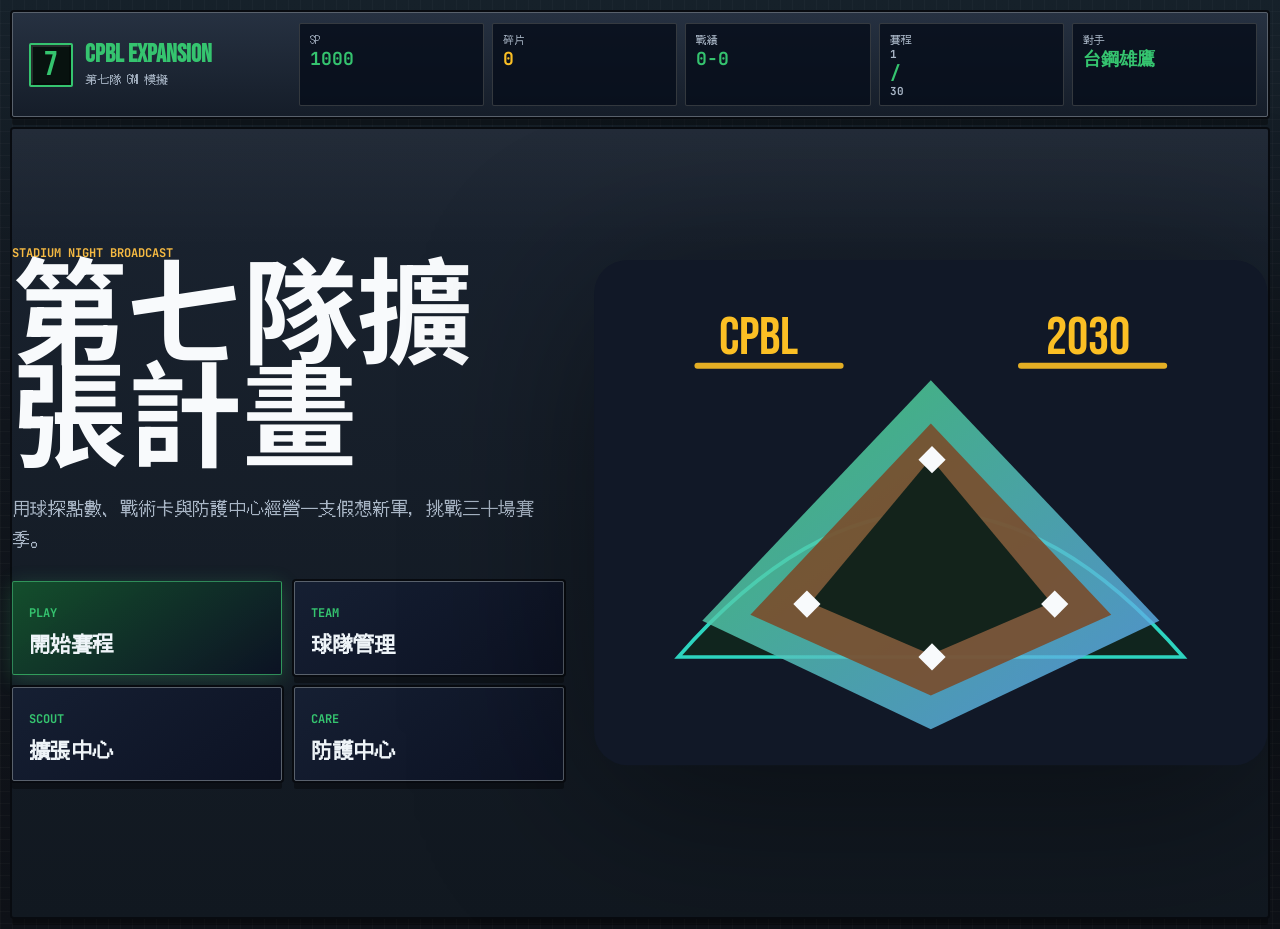
==== commit 3ba0bee9: "Add files via upload" ====
--- a/index.html
+++ b/index.html
@@ -6,8 +6,8 @@
   <title>CPBL 第七隊擴張模擬</title>
   <link rel="preconnect" href="https://fonts.googleapis.com">
   <link rel="preconnect" href="https://fonts.gstatic.com" crossorigin>
-  <link href="https://fonts.googleapis.com/css2?family=Bebas+Neue&family=JetBrains+Mono:wght@500;700&family=Noto+Sans+TC:wght@400;500;700;900&display=swap" rel="stylesheet">
-  <link rel="stylesheet" href="style.css">
+  <link href="https://fonts.googleapis.com/css2?family=Bebas+Neue&family=DotGothic16&family=JetBrains+Mono:wght@500;700&family=Noto+Sans+TC:wght@400;500;700;900&display=swap" rel="stylesheet">
+  <link rel="stylesheet" href="style.css?v=1.17">
 </head>
 <body>
   <div class="container">
@@ -147,6 +147,33 @@
 
           <div class="match-grid">
             <section class="scoreboard-panel" aria-label="比賽資訊">
+              <div id="classic-scoreboard" class="classic-scoreboard" aria-label="像素記分板">
+                <div class="scoreboard-clock" aria-hidden="true">
+                  <span class="clock-hand hour"></span>
+                  <span class="clock-hand minute"></span>
+                </div>
+                <div class="scoreboard-status">
+                  <div><span>BATTER</span><strong id="board-batter">--</strong></div>
+                  <div><span>BALL</span><strong id="board-ball">0</strong></div>
+                  <div><span>STRIKE</span><strong id="board-strike">0</strong></div>
+                  <div><span>OUT</span><strong id="board-out">0</strong></div>
+                </div>
+                <div class="scoreboard-lines" role="table" aria-label="逐局比分">
+                  <div class="board-row board-head" role="row">
+                    <span>INNING</span><b>1</b><b>2</b><b>3</b><b>4</b><b>5</b><b>6</b><b>7</b><b>8</b><b>9</b><b>R</b><b>H</b><b>E</b>
+                  </div>
+                  <div class="board-row" role="row">
+                    <span id="board-visitor-name">VISITOR</span>
+                    <b id="line-visitor-1">0</b><b id="line-visitor-2">0</b><b id="line-visitor-3">0</b><b id="line-visitor-4">0</b><b id="line-visitor-5">0</b><b id="line-visitor-6">0</b><b id="line-visitor-7">0</b><b id="line-visitor-8">0</b><b id="line-visitor-9">0</b>
+                    <b id="line-visitor-r">0</b><b id="line-visitor-h">0</b><b id="line-visitor-e">0</b>
+                  </div>
+                  <div class="board-row" role="row">
+                    <span id="board-home-name">HOME</span>
+                    <b id="line-home-1">0</b><b id="line-home-2">0</b><b id="line-home-3">0</b><b id="line-home-4">0</b><b id="line-home-5">0</b><b id="line-home-6">0</b><b id="line-home-7">0</b><b id="line-home-8">0</b><b id="line-home-9">0</b>
+                    <b id="line-home-r">0</b><b id="line-home-h">0</b><b id="line-home-e">0</b>
+                  </div>
+                </div>
+              </div>
               <div class="score-row">
                 <div>
                   <span>第七隊</span>
@@ -179,11 +206,10 @@
               <div class="control-row" aria-label="比賽操作">
                 <button id="normal-pitch" class="control-button primary" type="button">正常投球</button>
                 <button id="magic-pitch" class="control-button danger" type="button">燃燒生命</button>
-                <button id="auto-sim" class="control-button" type="button">模擬打席</button>
                 <button id="steal-base" class="control-button accent" type="button">盜壘</button>
                 <button id="pickoff" class="control-button warning" type="button">牽制</button>
                 <button id="baserunning-mode" class="control-button ghost" type="button">跑壘：普通</button>
-                <button id="auto-toggle" class="control-button" type="button">自動模擬</button>
+                <button id="auto-toggle" class="control-button" type="button">全場自動</button>
                 <button id="toggle-weather" class="control-button ghost" type="button">切換天氣</button>
               </div>
               <div class="count-grid">
@@ -465,12 +491,13 @@
         const stamina = Math.max(0, Math.round(pitcher.state.stamina));
         const max = Math.max(1, pitcher.maxStamina || 100);
         const pct = Math.max(0, Math.min(100, Math.round((stamina / max) * 100)));
+        const meterState = pct < 30 ? 'danger' : pct < 60 ? 'warning' : 'safe';
         pitcherPanel.innerHTML = `
           <div class="pitcher-row">
             <span>${pitcher.name}｜調子 ${getConditionLabel(pitcher.condition)}</span>
             <strong>${stamina}/${max}</strong>
           </div>
-          <div class="meter"><span style="width:${pct}%"></span></div>
+          <div class="meter pitcher-meter ${meterState}"><span style="width:${pct}%"></span></div>
         `;
       }
 
@@ -486,14 +513,16 @@
       const normalPitch = document.getElementById('normal-pitch');
       const magicPitch = document.getElementById('magic-pitch');
       const autoSim = document.getElementById('auto-sim');
+      const autoToggle = document.getElementById('auto-toggle');
       const pickoff = document.getElementById('pickoff');
       const steal = document.getElementById('steal-base');
       const baserunning = document.getElementById('baserunning-mode');
-      if (normalPitch && magicPitch && autoSim) {
+      if (normalPitch && magicPitch) {
         const offense = game.currentHalf === 'bottom';
         normalPitch.textContent = offense ? '進攻打席' : '守備投球';
         magicPitch.textContent = offense ? '強攻揮擊' : '燃燒生命';
-        autoSim.textContent = offense ? '模擬進攻' : '模擬守備';
+        if (autoSim) autoSim.textContent = offense ? '模擬進攻' : '模擬守備';
+        if (autoToggle) autoToggle.textContent = game.autoSimEnabled ? '停止全場自動' : '全場自動';
         if (pickoff) {
           pickoff.textContent = `牽制 ${game.pickoffAttemptsThisHalf || 0}/2`;
           pickoff.disabled = offense || !game.getCurrentRunners().some(Boolean) || game.pickoffAttemptsThisHalf >= 2;
@@ -571,7 +600,7 @@
         const player = game.roster.players[playerIndex];
         const assigned = game.getAssignedPosition(playerIndex) || 'DH';
         const selected = orderIndex === pregameSelectedLineupSlot ? ' active' : '';
-        return `<div class="pregame-row lineup-row${selected}" draggable="true" ondragstart="dragPregameLineup(event, ${orderIndex})" ondragover="event.preventDefault()" ondrop="dropPregameLineup(event, ${orderIndex})" onclick="selectPregameLineupSlot(${orderIndex})"><span>${orderIndex + 1}. ${player.name}</span><small>${POSITION_LABELS[assigned] || assigned}｜調子 ${getConditionLabel(player.condition)}｜${abilityText(player)}</small><div><button type="button" onclick="event.stopPropagation(); cyclePregameDefense(${playerIndex})">守位</button></div></div>`;
+        return `<div class="pregame-row lineup-row${selected}" draggable="true" ondragstart="dragPregameLineup(event, ${orderIndex}, ${playerIndex})" ondragover="event.preventDefault()" ondrop="dropPregameLineup(event, ${orderIndex})" onclick="selectPregameLineupSlot(${orderIndex})"><span>${orderIndex + 1}. ${player.name}</span><small>${POSITION_LABELS[assigned] || assigned}｜調子 ${getConditionLabel(player.condition)}｜${abilityText(player)}</small><div><button type="button" onclick="event.stopPropagation(); cyclePregameDefense(${playerIndex})">守位</button></div></div>`;
       }).join('')}</div><p class="pregame-note">提示：拖拽棒次列調整打序。</p>`;
 
       coaches.innerHTML = `
@@ -582,17 +611,29 @@
         <p class="pregame-note">熱度會在賽後轉成球探點數，主場氣氛越高，結算收益越好。</p>
       `;
 
-      defense.innerHTML = `<div class="defense-grid">${game.defensiveSlots.map(slot => {
+      const fieldClass = { C: 'catcher', '1B': 'first', '2B': 'second', '3B': 'third', SS: 'short', LF: 'left', CF: 'center', RF: 'right', DH: 'dh' };
+      const renderFieldSlot = (slot) => {
         const playerIndex = game.defensiveAssignments[slot];
         const player = game.roster.players[playerIndex];
         const penalty = player ? player.getPositionPenalty(slot) : 0;
-        return `<div class="defense-slot" draggable="${player ? 'true' : 'false'}" data-slot="${slot}" ondragstart="dragDefenseSlot(event, '${slot}')" ondragover="event.preventDefault()" ondrop="dropDefenseSlot(event, '${slot}')" ${player ? `onclick="cyclePregameDefense(${playerIndex})"` : ''}><span>${POSITION_LABELS[slot] || slot}</span><strong>${player ? player.name : '未定'}</strong><small>${penalty ? `守位懲罰 -${penalty}` : '適性 OK'}</small></div>`;
-      }).join('')}</div><p class="pregame-note">提示：拖拽兩個守位互換球員，或點擊單一守位循環換位置。</p>`;
+        return `<button class="field-position pos-${fieldClass[slot] || slot.toLowerCase()}" type="button" draggable="${player ? 'true' : 'false'}" data-slot="${slot}" ondragstart="dragDefenseSlot(event, '${slot}')" ondragover="event.preventDefault()" ondrop="dropDefenseSlot(event, '${slot}')" ${player ? `onclick="cyclePregameDefense(${playerIndex})"` : ''}><span>${POSITION_LABELS[slot] || slot}</span><strong>${player ? player.name : '未定'}</strong><small>${penalty ? `-${penalty}` : 'OK'}</small></button>`;
+      };
+      defense.innerHTML = `
+        <div class="pregame-field-board">
+          <div class="field-pixel-map" aria-label="守備位置圖">
+            <div class="field-outfield"></div>
+            <div class="field-infield"></div>
+            <div class="field-home-plate"></div>
+            ${game.defensiveSlots.filter(slot => slot !== 'DH').map(renderFieldSlot).join('')}
+          </div>
+          <div class="field-dh-panel">${renderFieldSlot('DH')}</div>
+        </div>
+        <p class="pregame-note">拖曳棒次球員或板凳球員到球場位置；拖曳兩個守位可互換。</p>`;
 
       bench.innerHTML = `
         <h4>板凳｜點選後換入第 ${pregameSelectedLineupSlot + 1} 棒</h4>
         <div class="pregame-button-list">
-          ${benchPlayers.map(({ player, index }) => `<button class="pregame-row bench-row" type="button" onclick="swapPregameLineup(${index})"><span>${player.name}</span><small>${player.getPositionLabel()}｜調子 ${getConditionLabel(player.condition)}｜${abilityText(player)}</small></button>`).join('') || '<p class="pregame-note">目前沒有可用板凳野手。</p>'}
+          ${benchPlayers.map(({ player, index }) => `<button class="pregame-row bench-row" type="button" draggable="true" ondragstart="dragPlayerToDefense(event, ${index})" onclick="swapPregameLineup(${index})"><span>${player.name}</span><small>${player.getPositionLabel()}｜調子 ${getConditionLabel(player.condition)}｜${abilityText(player)}</small></button>`).join('') || '<p class="pregame-note">目前沒有可用板凳野手。</p>'}
         </div>
       `;
     }
@@ -607,9 +648,10 @@
       renderPregameScene();
     }
 
-    function dragPregameLineup(event, slot) {
+    function dragPregameLineup(event, slot, playerIndex) {
       pregameDragSlot = slot;
       event.dataTransfer?.setData('text/plain', String(slot));
+      event.dataTransfer?.setData('application/x-player-index', String(playerIndex));
     }
 
     function dropPregameLineup(event, slot) {
@@ -635,11 +677,37 @@
     let pregameDragDefenseSlot = null;
     function dragDefenseSlot(event, slot) {
       pregameDragDefenseSlot = slot;
+      const playerIndex = game.defensiveAssignments?.[slot];
       event.dataTransfer?.setData('text/plain', `slot:${slot}`);
+      if (Number.isInteger(playerIndex)) {
+        event.dataTransfer?.setData('application/x-player-index', String(playerIndex));
+      }
+    }
+    function dragPlayerToDefense(event, playerIndex) {
+      event.dataTransfer?.setData('text/plain', `player:${playerIndex}`);
+      event.dataTransfer?.setData('application/x-player-index', String(playerIndex));
+    }
+    function placePlayerOnDefense(playerIndex, targetSlot) {
+      if (!Number.isInteger(playerIndex)) return false;
+      if (!game.playerBattingOrder.includes(playerIndex)) {
+        const occupant = game.defensiveAssignments?.[targetSlot];
+        const targetOrderSlot = game.playerBattingOrder.indexOf(occupant);
+        const replaceSlot = targetOrderSlot >= 0 ? targetOrderSlot : pregameSelectedLineupSlot;
+        game.replaceLineupSlot(replaceSlot, playerIndex);
+      }
+      return game.assignDefenseSlot(targetSlot, playerIndex);
     }
     function dropDefenseSlot(event, targetSlot) {
       event.preventDefault();
       const raw = event.dataTransfer?.getData('text/plain') || '';
+      const playerRaw = event.dataTransfer?.getData('application/x-player-index') || (raw.startsWith('player:') ? raw.slice(7) : '');
+      const playerIndex = Number(playerRaw);
+      if (playerRaw !== '' && Number.isInteger(playerIndex) && placePlayerOnDefense(playerIndex, targetSlot)) {
+        pregameDragDefenseSlot = null;
+        game.updateUI();
+        renderPregameScene();
+        return;
+      }
       const fromSlot = pregameDragDefenseSlot || (raw.startsWith('slot:') ? raw.slice(5) : null);
       pregameDragDefenseSlot = null;
       if (!fromSlot || fromSlot === targetSlot) return;
--- a/style.css
+++ b/style.css
@@ -480,9 +480,10 @@
 
 .match-grid {
   display: grid;
-  grid-template-columns: minmax(300px, 380px) minmax(360px, 1fr) minmax(230px, 285px);
+  grid-template-columns: 400px minmax(360px, 1fr) 240px;
   gap: 10px;
   align-items: start;
+  height: calc(100vh - 120px);
 }
 
 .scoreboard-panel,
@@ -673,7 +674,7 @@
 
 .meter {
   width: 100%;
-  height: 8px;
+  height: 16px;
   margin-top: 8px;
   overflow: hidden;
   border-radius: 999px;
@@ -700,14 +701,21 @@
   position: sticky;
   top: 0;
   z-index: 4;
-  grid-template-columns: repeat(3, minmax(0, 1fr));
+  grid-template-columns: repeat(4, minmax(0, 1fr));
   gap: 6px;
   margin: 8px 0;
-  padding: 6px;
-  border: 1px solid rgba(74, 222, 128, 0.18);
-  border-radius: 8px;
-  background: rgba(8, 15, 28, 0.94);
-  backdrop-filter: blur(10px);
+  padding: 8px;
+  border: 1px solid rgba(74, 222, 128, 0.28);
+  border-radius: 10px;
+  background: rgba(8, 15, 28, 0.96);
+  backdrop-filter: blur(14px);
+  box-shadow: 0 4px 24px rgba(0,0,0,0.4);
+}
+
+.control-row .control-button {
+  min-height: 48px;
+  font-size: 13px;
+  font-weight: 800;
 }
 
 .strategy-grid {
@@ -1837,3 +1845,1408 @@
 
 /* HUD 碎片 chip 微調 */
 #shard-count { color: #fbbf24; }
+
+/* ===== v1.15 新增樣式 ===== */
+
+/* --- 球員管理：橫列模式 --- */
+.roster-list-wrap {
+  display: grid;
+  gap: 20px;
+}
+
+.roster-list-section {
+  padding: 14px;
+  border: 1px solid rgba(148, 163, 184, 0.24);
+  border-radius: 12px;
+  background: rgba(8, 15, 28, 0.55);
+}
+
+.roster-list-section.major-section { border-color: rgba(74, 222, 128, 0.45); }
+.roster-list-section.minor-section { border-color: rgba(251, 191, 36, 0.38); }
+
+.roster-list-header {
+  display: flex;
+  align-items: center;
+  justify-content: space-between;
+  margin-bottom: 10px;
+  padding-bottom: 8px;
+  border-bottom: 1px dashed rgba(148, 163, 184, 0.28);
+  font-weight: 700;
+  font-size: 15px;
+}
+
+.roster-list-header small {
+  color: var(--muted);
+  font-size: 11px;
+  font-weight: 400;
+}
+
+.player-row {
+  display: grid;
+  grid-template-columns: 36px 160px 1fr 130px 52px auto;
+  align-items: center;
+  gap: 10px;
+  padding: 8px 10px;
+  margin-bottom: 6px;
+  border: 1px solid rgba(148, 163, 184, 0.18);
+  border-radius: 8px;
+  background: rgba(12, 20, 38, 0.72);
+  transition: background 0.14s ease, border-color 0.14s ease;
+}
+
+.player-row:hover {
+  border-color: rgba(74, 222, 128, 0.4);
+  background: rgba(20, 40, 60, 0.85);
+}
+
+.player-row-minor {
+  opacity: 0.7;
+  border-style: dashed;
+}
+
+.player-row-rank {
+  display: grid;
+  place-items: center;
+  width: 32px;
+  height: 24px;
+  border-radius: 5px;
+  color: #111827;
+  font-family: "JetBrains Mono", monospace;
+  font-size: 11px;
+  font-weight: 900;
+  background: #94a3b8;
+}
+
+.player-row-name strong {
+  display: block;
+  font-size: 14px;
+  font-weight: 900;
+  white-space: nowrap;
+  overflow: hidden;
+  text-overflow: ellipsis;
+}
+
+.player-row-name span {
+  display: block;
+  color: var(--muted);
+  font-size: 11px;
+  white-space: nowrap;
+  overflow: hidden;
+  text-overflow: ellipsis;
+}
+
+.player-row-stats {
+  color: var(--text);
+  font-family: "JetBrains Mono", monospace;
+  font-size: 12px;
+  white-space: nowrap;
+}
+
+.player-row-stamina {
+  display: flex;
+  flex-direction: column;
+  gap: 3px;
+}
+
+.player-row-stamina span {
+  color: var(--muted);
+  font-size: 10px;
+}
+
+.mini-bar {
+  width: 100%;
+  height: 8px;
+  border-radius: 999px;
+  background: rgba(148, 163, 184, 0.2);
+  overflow: hidden;
+}
+
+.mini-bar div {
+  height: 100%;
+  border-radius: 999px;
+  transition: width 0.3s ease;
+}
+
+.player-row-cond {
+  color: var(--muted);
+  font-size: 11px;
+  text-align: center;
+}
+
+.player-row-actions {
+  display: flex;
+  gap: 5px;
+}
+
+.row-btn {
+  min-height: 30px;
+  padding: 4px 8px;
+  border: 1px solid rgba(96, 165, 250, 0.34);
+  border-radius: 5px;
+  color: #fff;
+  background: #1d4ed8;
+  font-size: 11px;
+  font-weight: 800;
+  white-space: nowrap;
+}
+
+.row-btn-pos {
+  border-color: rgba(251, 191, 36, 0.4);
+  background: #92400e;
+}
+
+.row-btn-level {
+  border-color: rgba(45, 212, 191, 0.4);
+  background: #0f766e;
+}
+
+.row-btn:hover { filter: brightness(1.2); }
+
+/* --- 比賽畫面棒次縮小 --- */
+#player-lineup p,
+#opponent-lineup p,
+#upcoming-batters p {
+  margin: 0 0 3px;
+  padding: 3px 6px;
+  font-size: 12px;
+  border-left: 2px solid rgba(74, 222, 128, 0.35);
+  background: rgba(8,15,28,0.5);
+}
+
+/* --- UI 全面升級 --- */
+:root {
+  --radius: 10px;
+}
+
+.hud-bar {
+  border: 1px solid rgba(74, 222, 128, 0.35);
+  background: rgba(8, 12, 24, 0.92);
+  box-shadow: 0 8px 32px rgba(0,0,0,0.5), inset 0 1px 0 rgba(255,255,255,0.05);
+}
+
+.hud-chip {
+  border-color: rgba(74, 222, 128, 0.28);
+  background: rgba(8, 15, 28, 0.85);
+  border-radius: 8px;
+}
+
+.hud-chip strong {
+  font-size: 20px;
+}
+
+.lobby-action {
+  border-radius: 10px;
+  background: linear-gradient(145deg, rgba(21, 31, 51, 0.97), rgba(12, 18, 36, 0.97));
+  box-shadow: 0 4px 16px rgba(0,0,0,0.28);
+}
+
+.lobby-action:hover {
+  transform: translateY(-2px);
+  box-shadow: 0 8px 28px rgba(74, 222, 128, 0.18);
+}
+
+.lobby-action.primary {
+  background: linear-gradient(145deg, rgba(20, 83, 45, 0.92), rgba(12, 18, 36, 0.96));
+  box-shadow: 0 4px 20px rgba(74, 222, 128, 0.22);
+}
+
+.score-row strong {
+  font-size: 52px;
+}
+
+.scoreboard-panel {
+  border-radius: 12px;
+  border-color: rgba(74, 222, 128, 0.3);
+  box-shadow: 0 12px 40px rgba(0,0,0,0.4), inset 0 1px 0 rgba(255,255,255,0.04);
+}
+
+.log-panel {
+  border-radius: 12px;
+  border-color: rgba(96, 165, 250, 0.25);
+}
+
+.side-panel {
+  border-radius: 10px;
+}
+
+.play-log p {
+  border-radius: 4px;
+  border-left-width: 3px;
+  font-size: 12.5px;
+}
+
+.strategy-buttons button {
+  border-radius: 7px;
+  transition: all 0.12s ease;
+}
+
+.strategy-buttons button:hover {
+  transform: scale(1.04);
+}
+
+.strategy-buttons button.active {
+  box-shadow: 0 0 12px rgba(74, 222, 128, 0.4);
+}
+
+.bullpen-row {
+  border-radius: 8px;
+}
+
+.meter span {
+  border-radius: inherit;
+  transition: width 0.4s ease;
+  background: linear-gradient(90deg, var(--field), #86efac);
+}
+
+.meter.warning span {
+  background: linear-gradient(90deg, var(--amber), #fde68a);
+}
+
+.meter.danger span {
+  background: linear-gradient(90deg, var(--red), #fca5a5);
+}
+
+.trading-card {
+  border-radius: 12px;
+  box-shadow: 0 8px 24px rgba(0,0,0,0.3);
+  transition: transform 0.16s ease, box-shadow 0.16s ease;
+}
+
+.trading-card:hover {
+  transform: translateY(-3px);
+  box-shadow: 0 16px 40px rgba(0,0,0,0.4);
+}
+
+.modal-box {
+  border-radius: 14px;
+  box-shadow: 0 40px 120px rgba(0,0,0,0.7);
+}
+
+.pitcher-stamina {
+  border-radius: 8px;
+  border-color: rgba(74, 222, 128, 0.3);
+  background: rgba(8, 18, 34, 0.9);
+}
+
+/* ===== v1.16 professional broadcast refresh ===== */
+:root {
+  --bg: #070b12;
+  --panel: #101622;
+  --panel-2: #151f2d;
+  --line: rgba(206, 214, 224, 0.18);
+  --text: #eef4f8;
+  --muted: #a9b6c6;
+  --field: #35c46f;
+  --grass-dark: #0d3f2a;
+  --amber: #f5b942;
+  --red: #e24d4d;
+  --blue: #5ca8ff;
+  --teal: #28c7bc;
+  --purple: #8b5cf6;
+  --shadow: 0 18px 54px rgba(0, 0, 0, 0.36);
+}
+
+body {
+  background:
+    linear-gradient(180deg, rgba(7, 11, 18, 0.96), rgba(10, 16, 26, 0.98)),
+    linear-gradient(115deg, rgba(47, 124, 74, 0.2), transparent 42%),
+    repeating-linear-gradient(90deg, rgba(255,255,255,0.026) 0 1px, transparent 1px 34px),
+    repeating-linear-gradient(0deg, rgba(53,196,111,0.035) 0 2px, transparent 2px 28px);
+}
+
+.container {
+  padding: 14px;
+}
+
+.app-shell {
+  width: min(1640px, 100%);
+}
+
+.hud-bar {
+  top: 8px;
+  margin-bottom: 12px;
+  padding: 10px;
+  border-radius: 8px;
+  background: rgba(9, 14, 23, 0.92);
+}
+
+.hud-stats {
+  flex: 1;
+  grid-template-columns: repeat(5, minmax(0, 1fr)) !important;
+  width: auto;
+  max-width: none;
+}
+
+.hud-bar .brand-lockup {
+  flex: 0 0 260px;
+}
+
+.hud-bar .hud-chip-wide {
+  grid-column: auto !important;
+}
+
+.hud-chip {
+  min-height: 44px;
+  padding: 7px 10px;
+}
+
+.hud-chip strong {
+  font-size: 18px;
+}
+
+.brand-mark {
+  border-radius: 6px;
+  box-shadow: inset 0 -10px 0 rgba(53,196,111,0.12);
+}
+
+.scene-header {
+  margin-bottom: 10px;
+}
+
+.scene-header h2 {
+  font-size: 42px;
+}
+
+.match-grid {
+  grid-template-columns: minmax(500px, 540px) minmax(340px, 1fr) minmax(180px, 215px);
+  gap: 14px;
+  height: auto;
+  align-items: stretch;
+}
+
+.scoreboard-panel,
+.log-panel,
+.match-side {
+  position: static;
+  max-height: none;
+  overflow: visible;
+}
+
+.scoreboard-panel,
+.log-panel,
+.side-panel,
+.pool-card,
+.preview-panel,
+.medical-player,
+.medical-ledger,
+.modal-box {
+  border-radius: 8px;
+  background:
+    linear-gradient(180deg, rgba(19, 28, 42, 0.94), rgba(10, 16, 26, 0.96));
+}
+
+.scoreboard-panel {
+  padding: 12px;
+  border-color: rgba(53, 196, 111, 0.34);
+}
+
+#game-tab.active {
+  position: relative;
+  min-height: 0;
+  overflow: hidden;
+}
+
+#game-tab .baseball-diamond {
+  position: absolute;
+  top: 22px;
+  left: 50%;
+  z-index: 1;
+  margin: 0;
+  pointer-events: none;
+  transform: translateX(-50%);
+}
+
+#game-tab .scene-header {
+  align-items: center;
+  margin-bottom: 8px;
+  padding-top: 0;
+}
+
+#game-tab .scene-header h2 {
+  font-size: 34px;
+}
+
+#game-tab .eyebrow {
+  margin-bottom: 3px;
+}
+
+.control-row {
+  grid-template-columns: repeat(4, minmax(0, 1fr));
+  gap: 8px;
+  margin: 8px 0;
+  padding: 8px;
+  border-radius: 8px;
+}
+
+.control-row .control-button {
+  min-height: 44px;
+  padding: 7px 8px;
+  font-size: 12px;
+  line-height: 1.2;
+}
+
+.strategy-grid {
+  grid-template-columns: 0.9fr 1.1fr;
+}
+
+.count-grid {
+  grid-template-columns: repeat(8, minmax(0, 1fr));
+  gap: 5px;
+  margin: 7px 0;
+}
+
+.count-grid div {
+  min-height: 50px;
+  padding: 5px 4px;
+}
+
+.count-grid span {
+  font-size: 10px;
+}
+
+.count-grid strong {
+  font-size: 12px;
+}
+
+.live-panel {
+  grid-template-columns: repeat(4, minmax(0, 1fr));
+  margin: 6px 0;
+}
+
+.live-panel strong,
+.season-event-bar strong {
+  font-size: 10.5px;
+}
+
+.season-event-bar {
+  display: none;
+}
+
+.score-row strong {
+  font-size: 38px;
+}
+
+.score-row div {
+  padding: 5px 8px;
+}
+
+.strategy-grid {
+  margin-top: 6px;
+}
+
+.strategy-group {
+  padding: 6px;
+}
+
+.strategy-buttons button {
+  min-height: 28px;
+  padding: 4px;
+  font-size: 11px;
+}
+
+.diamond-svg {
+  width: min(104px, 100%);
+}
+
+.pitcher-stamina {
+  margin: 8px 0;
+  padding: 9px;
+  border-radius: 8px;
+  background:
+    linear-gradient(180deg, rgba(13, 63, 42, 0.44), rgba(8, 15, 28, 0.92));
+}
+
+.pitcher-row {
+  font-size: 14px;
+}
+
+.pitcher-row strong {
+  color: var(--amber);
+  font-family: "JetBrains Mono", monospace;
+}
+
+.pitcher-meter,
+.pitcher-stamina .meter {
+  height: 24px;
+  margin-top: 8px;
+  border: 1px solid rgba(238, 244, 248, 0.16);
+  box-shadow: inset 0 1px 5px rgba(0,0,0,0.42);
+}
+
+.pitcher-meter span,
+.pitcher-stamina .meter span {
+  background:
+    repeating-linear-gradient(45deg, rgba(255,255,255,0.18) 0 8px, transparent 8px 16px),
+    linear-gradient(90deg, #2ee06f, #b9f56b);
+}
+
+.pitcher-meter.warning span,
+.pitcher-stamina .meter.warning span {
+  background:
+    repeating-linear-gradient(45deg, rgba(255,255,255,0.16) 0 8px, transparent 8px 16px),
+    linear-gradient(90deg, #f2a833, #ffe08a);
+}
+
+.pitcher-meter.danger span,
+.pitcher-stamina .meter.danger span {
+  background:
+    repeating-linear-gradient(45deg, rgba(255,255,255,0.14) 0 8px, transparent 8px 16px),
+    linear-gradient(90deg, #d73838, #ff8a6b);
+}
+
+.play-log {
+  height: calc(100vh - 220px);
+  min-height: 310px;
+}
+
+.spellbook {
+  display: flex;
+  align-items: center;
+  gap: 10px;
+  margin-top: 8px;
+}
+
+.spellbook h3 {
+  min-width: 58px;
+  font-size: 14px;
+}
+
+.card-hand {
+  gap: 6px;
+  margin-top: 0;
+}
+
+.card-hand button {
+  min-height: 28px;
+}
+
+.match-side {
+  gap: 8px;
+}
+
+.match-side .side-panel {
+  padding: 8px;
+}
+
+.match-side .side-panel h3 {
+  margin-bottom: 6px;
+  font-size: 13px;
+}
+
+#player-lineup p,
+#opponent-lineup p,
+#upcoming-batters p,
+.bullpen-row {
+  margin-bottom: 3px;
+  padding: 3px 5px;
+  font-size: 10.5px;
+  line-height: 1.25;
+}
+
+.bullpen-row strong {
+  font-size: 11px;
+}
+
+.bullpen-row small {
+  font-size: 9.5px;
+}
+
+.bullpen-btn {
+  padding: 3px 7px;
+  font-size: 10px;
+}
+
+.roster-gallery {
+  display: block;
+}
+
+.roster-sections.card-mode {
+  display: grid;
+  gap: 24px;
+}
+
+.roster-sections.card-mode .roster-section {
+  padding: 0;
+  border: 0;
+  border-radius: 0;
+  background: transparent;
+  box-shadow: none;
+}
+
+.roster-sections.card-mode .roster-section header {
+  display: flex;
+  align-items: end;
+  justify-content: space-between;
+  gap: 16px;
+  margin-bottom: 12px;
+  padding: 0 0 10px;
+  border-bottom: 1px solid rgba(206,214,224,0.18);
+}
+
+.roster-sections.card-mode .roster-section h3 {
+  font-size: 22px;
+}
+
+.roster-sections.card-mode .roster-section header p {
+  max-width: 560px;
+  text-align: right;
+}
+
+.roster-section-cards {
+  grid-template-columns: repeat(auto-fill, minmax(248px, 1fr));
+  gap: 14px;
+  padding: 0;
+  background: transparent;
+}
+
+.roster-card {
+  display: flex;
+  min-height: 474px;
+  flex-direction: column;
+  padding: 13px;
+  border-radius: 8px;
+  background:
+    linear-gradient(160deg, rgba(245,185,66,0.13), transparent 32%),
+    linear-gradient(180deg, #1a2432, #0d1420 72%);
+}
+
+.roster-card.minor-card {
+  opacity: 0.82;
+}
+
+.roster-card-art {
+  display: flex;
+  min-height: 92px;
+  align-items: center;
+}
+
+.roster-card .pixel-portrait {
+  width: 84px;
+  height: 84px;
+  margin: 0 0 10px;
+  border-radius: 8px;
+}
+
+.roster-card .card-name {
+  min-height: 50px;
+  padding-right: 52px;
+  font-size: 21px;
+}
+
+.roster-card .card-meta {
+  gap: 4px;
+}
+
+.roster-card .card-meta span {
+  border-radius: 6px;
+}
+
+.roster-card-traits {
+  min-height: 32px;
+  margin: 8px 0 4px;
+}
+
+.roster-card-stats {
+  grid-template-columns: repeat(2, minmax(0, 1fr));
+  margin-top: 6px;
+}
+
+.roster-card-stats .card-stat-item {
+  display: grid;
+  gap: 4px;
+  padding: 6px;
+  border: 1px solid rgba(206,214,224,0.14);
+  border-radius: 6px;
+  background: rgba(5, 10, 18, 0.36);
+}
+
+.roster-card-stats .card-stat-item strong {
+  color: var(--text);
+  font-family: "JetBrains Mono", monospace;
+}
+
+.stat-meter {
+  height: 6px;
+  overflow: hidden;
+  border-radius: 999px;
+  background: rgba(206,214,224,0.16);
+}
+
+.stat-meter i {
+  display: block;
+  height: 100%;
+  border-radius: inherit;
+  background: linear-gradient(90deg, var(--blue), var(--field));
+}
+
+.defense-select {
+  display: grid;
+  gap: 5px;
+  margin-top: 10px;
+}
+
+.defense-select span {
+  color: var(--muted);
+  font-size: 11px;
+  font-weight: 800;
+}
+
+.defense-select select {
+  min-height: 34px;
+  width: 100%;
+  border: 1px solid rgba(245,185,66,0.34);
+  border-radius: 6px;
+  color: var(--text);
+  background: #111a27;
+}
+
+.roster-card-actions {
+  grid-template-columns: repeat(2, minmax(0, 1fr));
+  margin-top: auto;
+}
+
+.roster-card-actions .card-btn {
+  grid-column: auto;
+  min-height: 36px;
+}
+
+.roster-card-actions .card-btn-detail,
+.roster-card-actions .card-btn-level,
+.roster-card-actions .card-btn-defense {
+  grid-column: span 2;
+}
+
+.trading-card,
+.lobby-action,
+.back-button,
+.control-button,
+.medical-btn,
+.side-panel,
+.scoreboard-panel,
+.log-panel {
+  border-radius: 8px;
+}
+
+@media (max-width: 1280px) {
+  .match-grid {
+    grid-template-columns: minmax(440px, 1fr) minmax(320px, 1fr);
+  }
+
+  .match-side {
+    grid-column: 1 / -1;
+    grid-template-columns: repeat(4, minmax(0, 1fr));
+  }
+}
+
+@media (max-width: 760px) {
+  .live-panel,
+  .strategy-grid,
+  .match-side,
+  .roster-sections.card-mode .roster-section header {
+    grid-template-columns: 1fr;
+  }
+
+  .roster-sections.card-mode .roster-section header {
+    display: block;
+  }
+
+  .roster-sections.card-mode .roster-section header p {
+    text-align: left;
+  }
+}
+
+/* ===== v1.17 pixel ballpark refresh ===== */
+:root {
+  --pixel-bg: #11151c;
+  --pixel-panel: #1b2330;
+  --pixel-panel-2: #27313e;
+  --pixel-line: #59616c;
+  --pixel-cream: #f4ecd2;
+  --pixel-gold: #f3c44d;
+  --pixel-red: #e4574f;
+  --pixel-green: #3cb371;
+  --pixel-mint: #9ee493;
+  --pixel-sky: #8ecae6;
+  --scoreboard-green: #38634b;
+  --scoreboard-dark: #203c31;
+}
+
+html {
+  image-rendering: pixelated;
+}
+
+body {
+  color: var(--pixel-cream);
+  background:
+    linear-gradient(0deg, rgba(255,255,255,0.025) 1px, transparent 1px),
+    linear-gradient(90deg, rgba(255,255,255,0.025) 1px, transparent 1px),
+    linear-gradient(180deg, #16212a 0%, #10151c 46%, #0e1117 100%);
+  background-size: 12px 12px, 12px 12px, auto;
+  font-family: "DotGothic16", "Noto Sans TC", "Microsoft JhengHei", monospace;
+}
+
+.container {
+  padding: 12px;
+}
+
+.hud-bar,
+.scene,
+.scoreboard-panel,
+.log-panel,
+.side-panel,
+.trading-card,
+.medical-card,
+.lobby-action,
+.back-button,
+.control-button,
+.pregame-row,
+.coach-card,
+.hero-card,
+.modal-card {
+  border-radius: 2px;
+  border-color: var(--pixel-line);
+  box-shadow: 0 0 0 2px #080b10, 0 8px 0 rgba(0,0,0,0.34);
+}
+
+.hud-bar {
+  background: linear-gradient(180deg, #263141, #151d29);
+  backdrop-filter: none;
+}
+
+.brand-mark,
+.nav-button,
+.card-btn,
+.row-btn,
+.bullpen-btn,
+.medical-btn,
+.hero-redeem-btn,
+.lineup-row button {
+  border-radius: 2px;
+  box-shadow: inset -2px -2px 0 rgba(0,0,0,0.34), inset 2px 2px 0 rgba(255,255,255,0.12);
+}
+
+.scene-header h1,
+.scene-header h2,
+.lobby-title h1,
+.roster-section h3,
+.scoreboard-panel h3,
+.log-panel h3,
+.side-panel h3 {
+  color: var(--pixel-gold);
+  font-family: "DotGothic16", "Noto Sans TC", monospace;
+  letter-spacing: 0;
+  text-shadow: 2px 2px 0 #07090d;
+}
+
+.scene {
+  background:
+    linear-gradient(180deg, rgba(255,255,255,0.04), transparent 120px),
+    linear-gradient(180deg, #1a2330, #111820);
+}
+
+.match-grid {
+  grid-template-columns: minmax(650px, 1.34fr) minmax(420px, 0.86fr);
+  gap: 12px;
+  align-items: start;
+}
+
+.scoreboard-panel,
+.log-panel,
+.match-side .side-panel {
+  background: linear-gradient(180deg, #202b37, #121a23);
+}
+
+#game-tab.active {
+  overflow: visible;
+}
+
+#game-tab .baseball-diamond {
+  display: none;
+}
+
+.score-row {
+  grid-template-columns: repeat(2, minmax(0, 1fr));
+  margin-top: 10px;
+}
+
+.classic-scoreboard {
+  position: relative;
+  display: grid;
+  gap: 8px;
+  padding: 42px 12px 12px;
+  border: 4px solid #d8d0b8;
+  background:
+    linear-gradient(0deg, rgba(255,255,255,0.055) 1px, transparent 1px),
+    linear-gradient(90deg, rgba(255,255,255,0.045) 1px, transparent 1px),
+    linear-gradient(180deg, var(--scoreboard-green), var(--scoreboard-dark));
+  background-size: 8px 8px, 8px 8px, auto;
+  color: #f6f0d4;
+  box-shadow: inset 0 0 0 3px rgba(0,0,0,0.34), 0 6px 0 #7d7564;
+}
+
+.classic-scoreboard::before,
+.classic-scoreboard::after {
+  content: "";
+  position: absolute;
+  bottom: -54px;
+  width: 8px;
+  height: 54px;
+  background: repeating-linear-gradient(180deg, #c7c0ac 0 6px, #77705f 6px 8px);
+}
+
+.classic-scoreboard::before {
+  left: 22px;
+}
+
+.classic-scoreboard::after {
+  right: 22px;
+}
+
+.scoreboard-clock {
+  position: absolute;
+  top: -42px;
+  left: 50%;
+  width: 72px;
+  height: 72px;
+  transform: translateX(-50%);
+  border: 5px solid #d8d0b8;
+  border-radius: 50%;
+  background:
+    radial-gradient(circle, #f7f0d8 0 5px, transparent 6px),
+    conic-gradient(from 0deg, rgba(255,255,255,0.14) 0 4deg, transparent 4deg 30deg),
+    #52765f;
+  box-shadow: inset 0 0 0 3px rgba(0,0,0,0.26), 0 4px 0 #7d7564;
+}
+
+.clock-hand {
+  position: absolute;
+  left: 50%;
+  bottom: 50%;
+  width: 3px;
+  background: #f7f0d8;
+  transform-origin: bottom center;
+}
+
+.clock-hand.hour {
+  height: 18px;
+  transform: translateX(-50%) rotate(320deg);
+}
+
+.clock-hand.minute {
+  height: 25px;
+  transform: translateX(-50%) rotate(44deg);
+}
+
+.scoreboard-status {
+  display: grid;
+  grid-template-columns: minmax(150px, 1.8fr) repeat(3, minmax(64px, 0.7fr));
+  gap: 6px;
+}
+
+.scoreboard-status div {
+  display: grid;
+  gap: 2px;
+  min-width: 0;
+  padding: 6px;
+  border: 2px solid rgba(246,240,212,0.32);
+  background: rgba(17, 38, 30, 0.62);
+  text-align: center;
+}
+
+.scoreboard-status span,
+.board-head {
+  color: #f8f1d8;
+  font-size: 11px;
+  font-weight: 900;
+}
+
+.scoreboard-status strong {
+  min-width: 0;
+  overflow: hidden;
+  color: #fff6c8;
+  font-size: 20px;
+  line-height: 1.05;
+  text-overflow: ellipsis;
+  white-space: nowrap;
+}
+
+.scoreboard-lines {
+  display: grid;
+  gap: 4px;
+}
+
+.board-row {
+  display: grid;
+  grid-template-columns: minmax(70px, 1.5fr) repeat(12, minmax(24px, 1fr));
+  gap: 3px;
+  align-items: center;
+}
+
+.board-row span,
+.board-row b {
+  min-height: 24px;
+  padding: 4px 3px;
+  border: 1px solid rgba(246,240,212,0.22);
+  background: rgba(18, 48, 35, 0.58);
+  color: #fff8d9;
+  font-family: "JetBrains Mono", "DotGothic16", monospace;
+  font-size: 12px;
+  line-height: 1;
+  text-align: center;
+}
+
+.board-row span {
+  overflow: hidden;
+  color: #eef8d0;
+  text-overflow: ellipsis;
+  white-space: nowrap;
+}
+
+.board-row b:nth-last-child(-n + 3) {
+  color: var(--pixel-gold);
+  background: rgba(13, 31, 25, 0.84);
+}
+
+.control-row {
+  grid-template-columns: repeat(7, minmax(0, 1fr));
+  gap: 7px;
+}
+
+.control-button {
+  min-height: 42px;
+  border: 2px solid #0a0d12;
+  background: #2f4052;
+  color: var(--pixel-cream);
+  font-size: 13px;
+}
+
+.control-button.primary {
+  background: #2f6f55;
+}
+
+.control-button.danger {
+  background: #a54143;
+}
+
+.control-button.warning {
+  background: #9a742e;
+}
+
+.control-button.accent {
+  background: #2f6583;
+}
+
+.control-button.ghost {
+  background: #283342;
+}
+
+.strategy-buttons button,
+.hud-chip,
+.count-grid div,
+.live-panel div {
+  border-radius: 2px;
+  border-color: rgba(244,236,210,0.18);
+}
+
+#auto-sim {
+  display: none;
+}
+
+.pixel-portrait {
+  image-rendering: pixelated;
+}
+
+.official-pixel-portrait {
+  position: relative;
+  display: inline-grid;
+  place-items: center;
+  overflow: hidden;
+  flex: 0 0 auto;
+  border: 3px solid #111820;
+  background:
+    linear-gradient(0deg, rgba(255,255,255,0.08) 1px, transparent 1px),
+    linear-gradient(90deg, rgba(255,255,255,0.08) 1px, transparent 1px),
+    #20303c;
+  background-size: 8px 8px, 8px 8px, auto;
+  box-shadow: 0 0 0 2px var(--pixel-gold), 4px 4px 0 rgba(0,0,0,0.42);
+}
+
+.official-pixel-portrait > img {
+  width: 100%;
+  height: 100%;
+  object-fit: cover;
+  image-rendering: pixelated;
+  filter: saturate(0.78) contrast(1.18);
+  transform: scale(1.06);
+}
+
+.official-pixel-portrait .portrait-fallback {
+  display: none;
+  width: 100%;
+  height: 100%;
+  margin: 0;
+}
+
+.official-pixel-portrait.portrait-failed > img {
+  display: none;
+}
+
+.official-pixel-portrait.portrait-failed .portrait-fallback {
+  display: block;
+}
+
+.roster-card,
+.trading-card {
+  background:
+    linear-gradient(135deg, rgba(243,196,77,0.18), transparent 34%),
+    linear-gradient(180deg, #27313f, #111820 75%);
+}
+
+.roster-card .card-rank-badge,
+.rank-tag {
+  border-radius: 2px;
+  box-shadow: 2px 2px 0 rgba(0,0,0,0.32);
+}
+
+.roster-card .card-name,
+.card-name {
+  color: #fff2bd;
+  text-shadow: 2px 2px 0 #080b10;
+}
+
+.pregame-field-board {
+  display: grid;
+  grid-template-columns: minmax(320px, 1fr) 120px;
+  gap: 10px;
+  align-items: stretch;
+}
+
+.field-pixel-map {
+  position: relative;
+  min-height: 340px;
+  aspect-ratio: 1.1 / 1;
+  overflow: hidden;
+  border: 4px solid #111820;
+  background:
+    linear-gradient(0deg, rgba(255,255,255,0.07) 1px, transparent 1px),
+    linear-gradient(90deg, rgba(255,255,255,0.07) 1px, transparent 1px),
+    radial-gradient(ellipse at 50% 42%, #45b56f 0 47%, #2e8f57 48% 66%, #16623d 67%);
+  background-size: 10px 10px, 10px 10px, auto;
+  clip-path: polygon(50% 1%, 96% 28%, 84% 96%, 16% 96%, 4% 28%);
+  box-shadow: inset 0 0 0 3px rgba(255,255,255,0.12);
+}
+
+.field-outfield,
+.field-infield,
+.field-home-plate {
+  position: absolute;
+  pointer-events: none;
+}
+
+.field-outfield {
+  inset: 9% 9% 30% 9%;
+  border: 3px dashed rgba(244,236,210,0.28);
+  border-bottom: 0;
+  border-radius: 50% 50% 0 0;
+}
+
+.field-infield {
+  left: 50%;
+  top: 55%;
+  width: 150px;
+  height: 150px;
+  transform: translate(-50%, -50%) rotate(45deg);
+  border: 3px solid rgba(244,236,210,0.72);
+  background:
+    linear-gradient(0deg, rgba(255,255,255,0.08) 1px, transparent 1px),
+    linear-gradient(90deg, rgba(255,255,255,0.08) 1px, transparent 1px),
+    #b7804e;
+  background-size: 8px 8px, 8px 8px, auto;
+}
+
+.field-home-plate {
+  left: 50%;
+  bottom: 10%;
+  width: 24px;
+  height: 18px;
+  transform: translateX(-50%);
+  background: #f8f1d8;
+  clip-path: polygon(15% 0, 85% 0, 100% 45%, 50% 100%, 0 45%);
+}
+
+.field-position {
+  position: absolute;
+  z-index: 2;
+  display: grid;
+  gap: 1px;
+  width: 86px;
+  min-height: 56px;
+  padding: 5px;
+  border: 2px solid #0b1015;
+  border-radius: 2px;
+  background: #f6e7ad;
+  color: #18202a;
+  text-align: center;
+  box-shadow: 4px 4px 0 rgba(0,0,0,0.34);
+}
+
+.field-position span {
+  color: #62451e;
+  font-size: 10px;
+  font-weight: 900;
+}
+
+.field-position strong {
+  min-width: 0;
+  overflow: hidden;
+  color: #18202a;
+  font-size: 13px;
+  line-height: 1.05;
+  text-overflow: ellipsis;
+  white-space: nowrap;
+}
+
+.field-position small {
+  color: #2d6f4e;
+  font-family: "JetBrains Mono", monospace;
+  font-size: 10px;
+}
+
+.field-position:hover,
+.field-position:focus-visible {
+  background: #fff3bf;
+  transform: translate(-50%, -50%) translateY(-2px);
+}
+
+.field-position.pos-catcher { left: 50%; top: 86%; transform: translate(-50%, -50%); }
+.field-position.pos-first { left: 67%; top: 65%; transform: translate(-50%, -50%); }
+.field-position.pos-second { left: 57%; top: 48%; transform: translate(-50%, -50%); }
+.field-position.pos-third { left: 33%; top: 65%; transform: translate(-50%, -50%); }
+.field-position.pos-short { left: 43%; top: 52%; transform: translate(-50%, -50%); }
+.field-position.pos-left { left: 25%; top: 31%; transform: translate(-50%, -50%); }
+.field-position.pos-center { left: 50%; top: 20%; transform: translate(-50%, -50%); }
+.field-position.pos-right { left: 75%; top: 31%; transform: translate(-50%, -50%); }
+
+.field-dh-panel {
+  display: grid;
+  align-items: end;
+  padding: 8px;
+  border: 3px solid #111820;
+  background:
+    linear-gradient(0deg, rgba(255,255,255,0.06) 1px, transparent 1px),
+    linear-gradient(90deg, rgba(255,255,255,0.06) 1px, transparent 1px),
+    #263141;
+  background-size: 8px 8px, 8px 8px, auto;
+}
+
+.field-dh-panel .field-position {
+  position: static;
+  width: 100%;
+  min-height: 72px;
+  transform: none;
+}
+
+.field-dh-panel .field-position:hover,
+.field-dh-panel .field-position:focus-visible {
+  transform: translateY(-2px);
+}
+
+.pregame-row[draggable="true"],
+.field-position[draggable="true"] {
+  cursor: grab;
+}
+
+.pregame-row[draggable="true"]:active,
+.field-position[draggable="true"]:active {
+  cursor: grabbing;
+}
+
+.bench-row {
+  border-color: rgba(243,196,77,0.62);
+  background: linear-gradient(180deg, #2d3540, #19212b);
+}
+
+.play-log {
+  background:
+    linear-gradient(0deg, rgba(255,255,255,0.035) 1px, transparent 1px),
+    #0d131b;
+  background-size: 100% 24px;
+}
+
+.play-log p {
+  border-left: 4px solid var(--pixel-sky);
+  border-radius: 0;
+}
+
+@media (max-width: 1180px) {
+  .match-grid {
+    grid-template-columns: 1fr;
+  }
+
+  .match-side {
+    grid-template-columns: repeat(2, minmax(0, 1fr));
+  }
+}
+
+@media (max-width: 760px) {
+  .scoreboard-status {
+    grid-template-columns: 1fr 1fr;
+  }
+
+  .board-row {
+    grid-template-columns: minmax(58px, 1.4fr) repeat(12, minmax(20px, 1fr));
+  }
+
+  .board-row span,
+  .board-row b {
+    min-height: 22px;
+    padding: 4px 1px;
+    font-size: 10px;
+  }
+
+  .control-row {
+    grid-template-columns: repeat(2, minmax(0, 1fr));
+  }
+
+  .pregame-field-board {
+    grid-template-columns: 1fr;
+  }
+
+  .field-pixel-map {
+    min-height: 300px;
+  }
+
+  .field-position {
+    width: 74px;
+    min-height: 52px;
+  }
+
+  .field-position strong {
+    font-size: 11px;
+  }
+}
+
+@media (max-width: 420px) {
+  .classic-scoreboard {
+    padding: 38px 6px 8px;
+  }
+
+  .scoreboard-status strong {
+    font-size: 16px;
+  }
+
+  .scoreboard-lines {
+    gap: 2px;
+  }
+
+  .board-row {
+    grid-template-columns: minmax(44px, 1.4fr) repeat(12, minmax(14px, 1fr));
+    gap: 1px;
+  }
+
+  .board-row span,
+  .board-row b {
+    min-height: 19px;
+    font-size: 8px;
+  }
+}
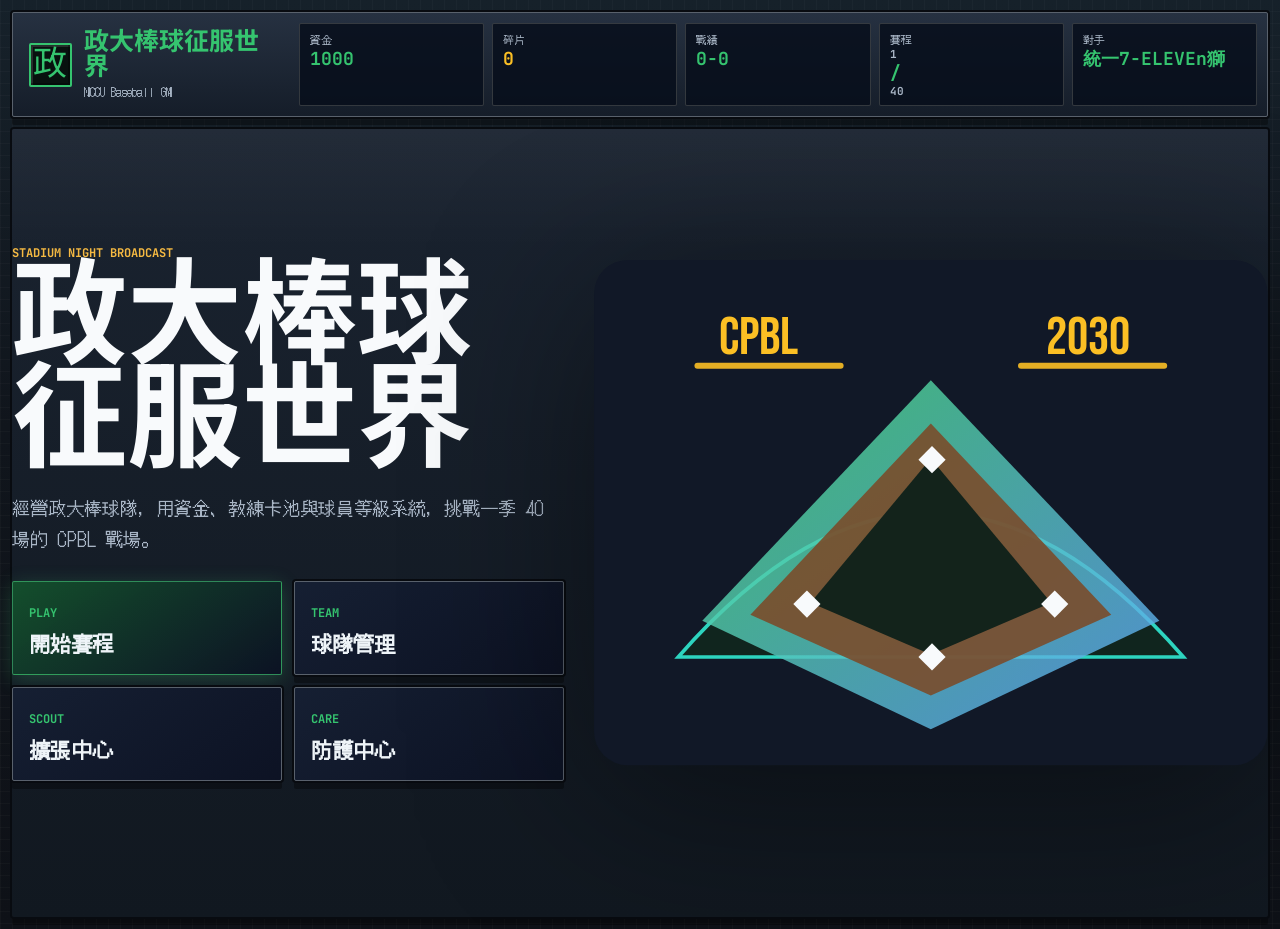
==== commit 7454193a: "Add files via upload" ====
--- a/index.html
+++ b/index.html
@@ -3,26 +3,26 @@
 <head>
   <meta charset="utf-8">
   <meta name="viewport" content="width=device-width, initial-scale=1">
-  <title>CPBL 第七隊擴張模擬</title>
+  <title>政大棒球征服世界</title>
   <link rel="preconnect" href="https://fonts.googleapis.com">
   <link rel="preconnect" href="https://fonts.gstatic.com" crossorigin>
   <link href="https://fonts.googleapis.com/css2?family=Bebas+Neue&family=DotGothic16&family=JetBrains+Mono:wght@500;700&family=Noto+Sans+TC:wght@400;500;700;900&display=swap" rel="stylesheet">
-  <link rel="stylesheet" href="style.css?v=1.17">
+  <link rel="stylesheet" href="style.css?v=1.18">
 </head>
 <body>
   <div class="container">
     <div class="app-shell">
       <header class="hud-bar">
         <button class="brand-lockup" type="button" data-scene="lobby" aria-label="返回大廳">
-          <span class="brand-mark">7</span>
+          <span class="brand-mark">政</span>
           <span>
-            <strong>CPBL EXPANSION</strong>
-            <small>第七隊 GM 模擬</small>
+            <strong>政大棒球征服世界</strong>
+            <small>NCCU Baseball GM</small>
           </span>
         </button>
         <div class="hud-stats" aria-label="球隊狀態">
           <div class="hud-chip">
-            <span>SP</span>
+            <span>資金</span>
             <strong id="currency">0</strong>
           </div>
           <div class="hud-chip">
@@ -35,7 +35,7 @@
           </div>
           <div class="hud-chip">
             <span>賽程</span>
-            <strong><span id="upcoming-match">1</span>/<span id="season-length">30</span></strong>
+            <strong><span id="upcoming-match">1</span>/<span id="season-length">40</span></strong>
           </div>
           <div class="hud-chip hud-chip-wide">
             <span>對手</span>
@@ -49,8 +49,8 @@
           <div class="lobby-grid">
             <div class="lobby-copy">
               <p class="eyebrow">Stadium Night Broadcast</p>
-              <h1 id="lobby-title">第七隊擴張計畫</h1>
-              <p class="lobby-subtitle">用球探點數、戰術卡與防護中心經營一支假想新軍，挑戰三十場賽季。</p>
+              <h1 id="lobby-title">政大棒球征服世界</h1>
+              <p class="lobby-subtitle">經營政大棒球隊，用資金、教練卡池與球員等級系統，挑戰一季 40 場的 CPBL 戰場。</p>
               <div class="lobby-actions" aria-label="主要場景">
                 <button class="lobby-action primary" type="button" data-scene="pregame">
                   <span class="action-code">PLAY</span>
@@ -114,6 +114,10 @@
             </div>
           </div>
           <div class="pregame-grid">
+            <section class="side-panel pregame-stadium-panel">
+              <h3>本場球場</h3>
+              <div id="pregame-stadium-info"></div>
+            </section>
             <section class="side-panel">
               <h3>對方先發與打線</h3>
               <div id="pregame-opponent"></div>
@@ -132,6 +136,13 @@
               <div id="pregame-defense"></div>
               <div id="pregame-bench"></div>
             </section>
+            <section class="side-panel pregame-coaches-panel">
+              <h3>教練卡池（v1.18）</h3>
+              <p class="pregame-note">用資金抽教練卡（300 資金/抽）、聘為總教練/投手教練/打擊教練/守備教練/體能教練/跑壘教練，影響球員 XP 成長率。</p>
+              <div id="pregame-staff-actions" class="staff-actions"></div>
+              <div id="pregame-staff-list" class="staff-list"></div>
+              <div id="pregame-hired-coaches" class="hired-coaches"></div>
+            </section>
           </div>
         </section>
 
@@ -176,7 +187,7 @@
               </div>
               <div class="score-row">
                 <div>
-                  <span>第七隊</span>
+                  <span>政大棒球</span>
                   <strong id="score-player">0</strong>
                 </div>
                 <div>
@@ -185,16 +196,16 @@
                 </div>
               </div>
               <div class="strategy-grid" aria-label="打席戰術">
-                <div class="strategy-group">
-                  <span>進攻策略</span>
+                <div class="strategy-group" id="strategy-group-offense">
+                  <span>進攻策略（我方打擊時）</span>
                   <div class="strategy-buttons">
                     <button type="button" data-offense-plan="patient">等球</button>
                     <button type="button" data-offense-plan="normal">普通</button>
                     <button type="button" data-offense-plan="aggressive">積極</button>
                   </div>
                 </div>
-                <div class="strategy-group">
-                  <span>投球策略</span>
+                <div class="strategy-group" id="strategy-group-defense">
+                  <span>投球策略（我方守備時）</span>
                   <div class="strategy-buttons">
                     <button type="button" data-pitch-plan="fastball">速球</button>
                     <button type="button" data-pitch-plan="balanced">混合</button>
@@ -225,7 +236,7 @@
               <div class="live-panel">
                 <div>
                   <span>攻守</span>
-                  <strong id="matchup-text">第七隊守備</strong>
+                  <strong id="matchup-text">政大棒球守備</strong>
                 </div>
                 <div>
                   <span>投手</span>
@@ -239,7 +250,12 @@
                   <span>球場熱度</span>
                   <strong><span id="crowd-energy">50</span>%</strong>
                 </div>
-              </div>
+                <div>
+                  <span>用球速</span>
+                  <strong id="last-pitch-speed">-</strong>
+                </div>
+              </div>
+              <div id="stadium-info" class="stadium-info-bar"></div>
               <div class="season-event-bar">
                 <span>賽季事件</span>
                 <strong id="season-event">尚無事件</strong>
@@ -257,19 +273,23 @@
             </section>
 
             <aside class="match-side" aria-label="對手資訊">
-              <div class="side-panel">
-                <h3>我方打序</h3>
+              <div class="match-tab-bar" role="tablist" aria-label="比賽資訊分頁">
+                <button id="match-tab-offense" class="match-tab-btn active" type="button" role="tab" data-match-tab="offense">進攻</button>
+                <button id="match-tab-defense" class="match-tab-btn" type="button" role="tab" data-match-tab="defense">守備</button>
+              </div>
+              <div class="side-panel match-tab-content" data-match-pane="offense">
+                <h3>我方打序（當前 + 後兩棒）</h3>
                 <div id="player-lineup"></div>
               </div>
-              <div class="side-panel">
-                <h3>對手打序</h3>
-                <div id="opponent-lineup"></div>
-              </div>
-              <div class="side-panel">
+              <div class="side-panel match-tab-content" data-match-pane="offense">
                 <h3>下一輪打者</h3>
                 <div id="upcoming-batters"></div>
               </div>
-              <div class="side-panel">
+              <div class="side-panel match-tab-content" data-match-pane="defense" hidden>
+                <h3>對手打序（當前 + 後兩棒）</h3>
+                <div id="opponent-lineup"></div>
+              </div>
+              <div class="side-panel match-tab-content" data-match-pane="defense" hidden>
                 <h3>牛棚</h3>
                 <div id="bullpen"></div>
               </div>
@@ -462,9 +482,32 @@
         game.setPitchPlan(pitchPlan.dataset.pitchPlan);
         return;
       }
+      // v1.18 #18：比賽頁進攻/守備分頁切換
+      const matchTab = event.target.closest('[data-match-tab]');
+      if (matchTab) {
+        setMatchTab(matchTab.dataset.matchTab);
+        return;
+      }
       const trigger = event.target.closest('[data-scene]');
       if (trigger) changeScene(trigger.dataset.scene);
     });
+
+    // v1.18 #18：比賽頁分頁切換邏輯
+    function setMatchTab(tab) {
+      document.querySelectorAll('.match-tab-btn').forEach(btn => {
+        btn.classList.toggle('active', btn.dataset.matchTab === tab);
+      });
+      document.querySelectorAll('[data-match-pane]').forEach(pane => {
+        const show = pane.dataset.matchPane === tab;
+        pane.hidden = !show;
+      });
+    }
+    // 比賽時自動依攻守切換分頁
+    function autoSwitchMatchTab() {
+      if (currentScene !== 'match') return;
+      const isOffensive = game.currentHalf === 'bottom';
+      setMatchTab(isOffensive ? 'offense' : 'defense');
+    }
 
     const originalAddCommentary = game.addCommentary.bind(game);
     game.addCommentary = function(outcomeKey, player, cardActive) {
@@ -540,6 +583,41 @@
         button.classList.toggle('active', button.dataset.pitchPlan === game.pitchPlan);
       });
 
+      // v1.18 #18 #1：依攻守狀態高亮對應策略區塊，關閉另一個
+      const offenseGroup = document.getElementById('strategy-group-offense');
+      const defenseGroup = document.getElementById('strategy-group-defense');
+      const isOffensive = game.currentHalf === 'bottom';
+      if (offenseGroup) {
+        offenseGroup.classList.toggle('strategy-active', isOffensive);
+        offenseGroup.classList.toggle('strategy-inactive', !isOffensive);
+        offenseGroup.querySelectorAll('button').forEach(btn => btn.disabled = !isOffensive);
+      }
+      if (defenseGroup) {
+        defenseGroup.classList.toggle('strategy-active', !isOffensive);
+        defenseGroup.classList.toggle('strategy-inactive', isOffensive);
+        defenseGroup.querySelectorAll('button').forEach(btn => btn.disabled = isOffensive);
+      }
+
+      // v1.18 #10：球場資訊顯示（比賽頁）
+      const stadiumPanel = document.getElementById('stadium-info');
+      if (stadiumPanel && window.STADIUMS_DATA && game.currentStadiumId) {
+        const s = window.STADIUMS_DATA[game.currentStadiumId];
+        if (s) {
+          stadiumPanel.innerHTML = `🏟 <strong>${s.name}</strong>　LF ${s.LF}m / CF ${s.CF}m / RF ${s.RF}m　HR係數 ${s.hrFactor}　${s.notes ? '<small>' + s.notes + '</small>' : ''}`;
+        }
+      }
+
+      // v1.18 #18：投手用球速顯示（含球種）
+      const lastPitchSpeedEl = document.getElementById('last-pitch-speed');
+      if (lastPitchSpeedEl) {
+        const speed = game.lastPitchSpeed;
+        const type = game.lastPitchType;
+        lastPitchSpeedEl.textContent = speed ? `${type || ''} ${speed} km/h` : '-';
+      }
+
+      // v1.18 #18：自動切換進攻/守備分頁
+      if (currentScene === 'match') autoSwitchMatchTab();
+
       if (currentScene === 'medical') renderMedicalScene();
     }
 
@@ -571,6 +649,31 @@
       const defense = document.getElementById('pregame-defense');
       const bench = document.getElementById('pregame-bench');
       if (!opponent || !rotation || !lineup || !coaches || !defense || !bench) return;
+
+      // v1.18 #10：本場球場資訊
+      const stadiumInfoEl = document.getElementById('pregame-stadium-info');
+      if (stadiumInfoEl && window.STADIUMS_DATA && game.currentStadiumId) {
+        const s = window.STADIUMS_DATA[game.currentStadiumId];
+        if (s) {
+          const isHome = game.currentStadiumId === (window.HOME_STADIUM_ID || 'nccu');
+          stadiumInfoEl.innerHTML = `
+            <div class="stadium-card ${isHome ? 'home-stadium' : ''}">
+              <h4>🏟 ${s.name}${isHome ? '<small>（主場）</small>' : ''}</h4>
+              <div class="stadium-stats">
+                <span>左外野 <strong>${s.LF}m</strong></span>
+                <span>中外野 <strong>${s.CF}m</strong></span>
+                <span>右外野 <strong>${s.RF}m</strong></span>
+                <span>容納 <strong>${(s.capacity || 0).toLocaleString()}</strong></span>
+                <span>HR 係數 <strong>${s.hrFactor}</strong></span>
+              </div>
+              ${s.notes ? `<p class="stadium-note">${s.notes}</p>` : ''}
+            </div>
+          `;
+        }
+      }
+
+      // v1.18 #16：教練卡池介面
+      renderStaffPanel();
 
       const abilityText = (player) => player.canPitch() && player.role === 'P'
         ? `球速 ${player.abilities.velocity} / 控球 ${player.abilities.control} / 球威 ${player.abilities.stuff}`
@@ -637,6 +740,111 @@
         </div>
       `;
     }
+
+    // v1.18 #16：教練卡池 UI 渲染
+    const STAFF_ROLE_LABELS = {
+      head: '總教練', pitching: '投手教練', batting: '打擊教練',
+      defense: '守備教練', conditioning: '體能教練', baserunning: '跑壘教練'
+    };
+    const STAFF_ROLE_BENEFITS = {
+      head: '全隊 XP +5–10%，戰術成功率提升',
+      pitching: '投手控球/球速/球威成長 +20–30%',
+      batting: '打者巧打/長打/選球成長 +20–30%',
+      defense: '守備能力成長 +25%、失誤率 -10%',
+      conditioning: '體力上限 +、傷病風險 -15–25%',
+      baserunning: '盜壘成功率 +、跑壘 IQ +'
+    };
+    const RARITY_COLOR = { SSR: '#FFC700', SR: '#A78BFA', R: '#60A5FA' };
+
+    function renderStaffPanel() {
+      const actionEl = document.getElementById('pregame-staff-actions');
+      const listEl = document.getElementById('pregame-staff-list');
+      const hiredEl = document.getElementById('pregame-hired-coaches');
+      if (!actionEl || !listEl || !hiredEl) return;
+
+      const drawCost = 300;
+      actionEl.innerHTML = `
+        <button class="control-button primary" type="button" onclick="drawCoachUI()" ${game.currency < drawCost ? 'disabled' : ''}>
+          抽取教練 ${drawCost} 資金
+        </button>
+        <span class="pregame-note">當前資金：<strong>${game.currency}</strong>　已聘僱教練：<strong>${(game.hiredCoaches || []).length}</strong></span>
+      `;
+
+      const hired = game.hiredCoaches || [];
+      if (!hired.length) {
+        listEl.innerHTML = '<p class="pregame-note">尚未抽到任何教練。點上方按鈕來抽卡。</p>';
+      } else {
+        listEl.innerHTML = `<h4>已抽到的教練</h4><div class="staff-card-grid">${
+          hired.map(c => {
+            const r = c.rarity || 'R';
+            const xpb = c.xpBonus ? Math.round((c.xpBonus - 1) * 100) : 0;
+            return `
+              <article class="staff-card" style="border-color:${RARITY_COLOR[r] || '#60A5FA'}">
+                <header>
+                  <span class="staff-rarity" style="background:${RARITY_COLOR[r] || '#60A5FA'}">${r}</span>
+                  <h5>${c.name}</h5>
+                  <small>${c.role || '通用'}　XP +${xpb}%</small>
+                </header>
+                <p class="staff-desc">${c.desc || ''}</p>
+                <div class="staff-actions-row">
+                  ${Object.keys(STAFF_ROLE_LABELS).map(role => {
+                    const isAssigned = game.coachingStaff?.[role]?.id === c.id;
+                    return `<button class="card-btn ${isAssigned ? 'active' : ''}" type="button" onclick="hireCoachUI('${c.id}','${role}')">${isAssigned ? '✓' : '指派為'}${STAFF_ROLE_LABELS[role]}</button>`;
+                  }).join('')}
+                </div>
+              </article>
+            `;
+          }).join('')
+        }</div>`;
+      }
+
+      // 顯示當前各位置的教練
+      const staff = game.coachingStaff || {};
+      hiredEl.innerHTML = `<h4>當前教練團</h4><div class="hired-grid">${
+        Object.keys(STAFF_ROLE_LABELS).map(role => {
+          const c = staff[role];
+          return `
+            <div class="hired-slot">
+              <span class="hired-role">${STAFF_ROLE_LABELS[role]}</span>
+              <strong>${c ? c.name : '無'}</strong>
+              <small>${STAFF_ROLE_BENEFITS[role]}</small>
+              ${c ? `<button type="button" class="card-btn" onclick="dismissCoachUI('${role}')">解任</button>` : ''}
+            </div>
+          `;
+        }).join('')
+      }</div>`;
+    }
+
+    function drawCoachUI() {
+      const r = game.drawCoach();
+      if (r && r.success) {
+        game.saveManager.save(game);
+        game.updateUI();
+      } else if (r && r.message) {
+        alert(r.message);
+      }
+      renderPregameScene();
+    }
+    function hireCoachUI(coachId, role) {
+      const r = game.hireCoach(coachId, role);
+      if (r && r.success) {
+        game.saveManager.save(game);
+        game.updateUI();
+      } else if (r && r.message) {
+        alert(r.message);
+      }
+      renderPregameScene();
+    }
+    function dismissCoachUI(role) {
+      if (game.coachingStaff && game.coachingStaff[role]) {
+        game.coachingStaff[role] = null;
+        game.saveManager.save(game);
+        renderPregameScene();
+      }
+    }
+    window.drawCoachUI = drawCoachUI;
+    window.hireCoachUI = hireCoachUI;
+    window.dismissCoachUI = dismissCoachUI;
 
     function selectPregamePitcher(index) {
       game.selectStartingPitcher(index);
@@ -803,6 +1011,17 @@
       const pitches = player.pitchTypes?.length
         ? player.pitchTypes.map(pitch => `<div class="pitch-chip"><strong>${pitch.name}</strong><span>速 ${pitch.speed}</span><span>變 ${pitch.movement}</span><span>控 ${pitch.control}</span><span>威 ${pitch.stuff}</span></div>`).join('')
         : '<p class="pregame-note">非投手，沒有球種資料。</p>';
+      // v1.18 #17：bio
+      const bio = (window.PLAYER_BIOS && window.PLAYER_BIOS[player.name]) || '';
+      // v1.18 #2：等級與 XP
+      const lv = player.playerLevel || 1;
+      const xp = player.playerXP || 0;
+      const xpNext = Math.round(100 * Math.pow(lv, 1.5));
+      const xpPct = Math.max(0, Math.min(100, Math.round((xp / Math.max(1, xpNext)) * 100)));
+      // v1.18 #14：擅長守位
+      const sourceStats = player.sourceStats || {};
+      const preferred = sourceStats.preferredPositions || (player.role === 'P' ? ['P'] : [player.position]);
+      const preferredText = preferred.map(p => POSITION_LABELS?.[p] || p).join('、');
       content.innerHTML = `
         <div class="detail-header">
           ${createPixelPortrait(player, 88)}
@@ -813,14 +1032,22 @@
           </div>
           <span class="rank-tag badge-${rank.toLowerCase()}">${rank}</span>
         </div>
+        ${bio ? `<p class="player-bio">📖 ${bio}</p>` : ''}
         <div class="detail-meta">
           <span>${player.getRoleLabel()}</span>
           <span>${player.getPositionLabel()}</span>
           <span>${player.level === 'minor' ? '二軍' : '一軍'}</span>
           <span>調子 ${getConditionLabel(player.condition)}</span>
           <span>體力 ${Math.round(player.state.stamina)}/${player.maxStamina}</span>
-          <span>XP ${player.xp}</span>
           <span>潛力 ${player.growthPotential}</span>
+        </div>
+        <div class="player-level-row">
+          <strong>球員等級 Lv.${lv}</strong>
+          <span>XP ${xp}/${xpNext}</span>
+          <div class="meter safe"><span style="width:${xpPct}%"></span></div>
+        </div>
+        <div class="detail-meta">
+          <span>擅長守位：${preferredText}</span>
         </div>
         <div class="detail-traits">${traits}</div>
         <div class="detail-grid">${abilityGrid(player)}</div>
@@ -834,6 +1061,7 @@
           <button type="button" onclick="trainPlayerFromDetail(${index}, 'pitching')">投手 80</button>
           <button type="button" onclick="trainPlayerFromDetail(${index}, 'stamina')">體能 65</button>
         </div>
+        <p class="pregame-note">提示：訓練不再直接加屬性，而是給予 XP 點數讓球員升級成長（v1.18）。</p>
         <p id="player-detail-message" class="pregame-note"></p>
       `;
     }
--- a/style.css
+++ b/style.css
@@ -3250,3 +3250,363 @@
     font-size: 8px;
   }
 }
+
+/* =====================================================================
+   v1.18 新增樣式：球場資訊 / 教練卡池 / 比賽分頁 / 球員 bio / 等級 / 用球速
+   ===================================================================== */
+
+/* v1.18 #10：球場資訊條（比賽頁） */
+.stadium-info-bar {
+  margin-top: 8px;
+  padding: 8px 12px;
+  background: linear-gradient(90deg, rgba(40, 100, 60, 0.25), rgba(20, 60, 30, 0.15));
+  border: 1px solid rgba(120, 200, 140, 0.4);
+  border-radius: 6px;
+  font-size: 12px;
+  color: #d4eed4;
+  display: flex;
+  flex-wrap: wrap;
+  gap: 6px 14px;
+  align-items: center;
+}
+.stadium-info-bar strong {
+  color: #ffd86b;
+  font-weight: 700;
+}
+.stadium-info-bar small {
+  font-size: 10px;
+  color: #a4c2a4;
+  font-style: italic;
+}
+
+/* v1.18 #10：球場資訊卡（賽前頁） */
+.pregame-stadium-panel {
+  background: linear-gradient(135deg, rgba(28, 70, 40, 0.32), rgba(15, 30, 20, 0.4));
+  border-color: rgba(120, 200, 140, 0.5);
+}
+.stadium-card {
+  padding: 10px;
+  background: rgba(0, 0, 0, 0.2);
+  border-radius: 6px;
+  border: 1px solid rgba(140, 220, 160, 0.3);
+}
+.stadium-card.home-stadium {
+  border-color: #ffd86b;
+  background: linear-gradient(135deg, rgba(255, 215, 100, 0.18), rgba(40, 90, 50, 0.3));
+  box-shadow: 0 0 12px rgba(255, 215, 100, 0.25);
+}
+.stadium-card h4 {
+  margin: 0 0 8px 0;
+  color: #ffe18a;
+  font-size: 16px;
+}
+.stadium-card h4 small {
+  color: #ffd86b;
+  font-size: 11px;
+  margin-left: 4px;
+}
+.stadium-stats {
+  display: grid;
+  grid-template-columns: repeat(auto-fit, minmax(95px, 1fr));
+  gap: 6px;
+  font-size: 12px;
+  color: #cfe6cf;
+}
+.stadium-stats span {
+  display: flex;
+  flex-direction: column;
+  align-items: flex-start;
+  padding: 4px 6px;
+  background: rgba(0, 0, 0, 0.25);
+  border-radius: 4px;
+}
+.stadium-stats strong {
+  color: #ffd86b;
+  font-size: 13px;
+  margin-top: 2px;
+}
+.stadium-note {
+  margin: 6px 0 0 0;
+  font-size: 11px;
+  color: #b5c8b5;
+  font-style: italic;
+  line-height: 1.4;
+}
+
+/* v1.18 #16：教練卡池面板 */
+.pregame-coaches-panel {
+  grid-column: 1 / -1;
+  background: linear-gradient(135deg, rgba(60, 40, 90, 0.32), rgba(20, 15, 35, 0.4));
+  border-color: rgba(180, 140, 240, 0.4);
+}
+.staff-actions {
+  display: flex;
+  align-items: center;
+  gap: 14px;
+  margin: 8px 0 14px;
+  flex-wrap: wrap;
+}
+.staff-actions .pregame-note strong {
+  color: #ffd86b;
+}
+.staff-list,
+.staff-card-grid {
+  display: grid;
+  grid-template-columns: repeat(auto-fill, minmax(220px, 1fr));
+  gap: 10px;
+  margin-bottom: 14px;
+}
+.staff-card {
+  padding: 10px;
+  border: 2px solid #60a5fa;
+  border-radius: 8px;
+  background: rgba(20, 20, 35, 0.7);
+  position: relative;
+}
+.staff-card header {
+  display: flex;
+  align-items: center;
+  gap: 6px;
+  margin-bottom: 6px;
+  flex-wrap: wrap;
+}
+.staff-rarity {
+  display: inline-block;
+  padding: 2px 8px;
+  border-radius: 4px;
+  font-size: 11px;
+  font-weight: 700;
+  color: #1a1a2e;
+}
+.staff-card h5 {
+  margin: 0;
+  font-size: 14px;
+  color: #ffd86b;
+}
+.staff-card header small {
+  font-size: 10px;
+  color: #aab4d0;
+  width: 100%;
+}
+.staff-desc {
+  font-size: 11px;
+  color: #c5cfee;
+  margin: 4px 0;
+  line-height: 1.4;
+  min-height: 32px;
+}
+.staff-actions-row {
+  display: grid;
+  grid-template-columns: repeat(2, 1fr);
+  gap: 4px;
+  margin-top: 6px;
+}
+.staff-actions-row .card-btn {
+  font-size: 10px;
+  padding: 4px 6px;
+  background: rgba(60, 60, 100, 0.5);
+  color: #d8e0f0;
+  border: 1px solid rgba(120, 140, 200, 0.4);
+}
+.staff-actions-row .card-btn.active {
+  background: linear-gradient(135deg, #ffd86b, #ff9b3b);
+  color: #1a1a2e;
+  border-color: #ffd86b;
+}
+.hired-coaches h4 {
+  margin: 12px 0 8px;
+}
+.hired-grid {
+  display: grid;
+  grid-template-columns: repeat(auto-fill, minmax(160px, 1fr));
+  gap: 8px;
+}
+.hired-slot {
+  padding: 8px;
+  background: rgba(15, 15, 30, 0.6);
+  border: 1px solid rgba(100, 100, 160, 0.4);
+  border-radius: 6px;
+  display: flex;
+  flex-direction: column;
+  gap: 4px;
+}
+.hired-role {
+  font-size: 10px;
+  color: #aab4d0;
+  text-transform: uppercase;
+  letter-spacing: 0.5px;
+}
+.hired-slot strong {
+  font-size: 13px;
+  color: #ffd86b;
+}
+.hired-slot small {
+  font-size: 10px;
+  color: #99a4c4;
+  line-height: 1.35;
+}
+.hired-slot .card-btn {
+  margin-top: 4px;
+  font-size: 10px;
+  padding: 3px 6px;
+  background: rgba(120, 60, 60, 0.5);
+  border: 1px solid rgba(180, 100, 100, 0.5);
+  color: #ffd6d6;
+}
+
+/* v1.18 #18：比賽頁進攻/守備分頁 */
+.match-tab-bar {
+  display: flex;
+  gap: 4px;
+  margin-bottom: 8px;
+}
+.match-tab-btn {
+  flex: 1;
+  padding: 8px 14px;
+  font-size: 13px;
+  font-weight: 700;
+  background: rgba(30, 30, 50, 0.55);
+  color: #aab4d0;
+  border: 1px solid rgba(120, 140, 200, 0.35);
+  border-radius: 6px 6px 0 0;
+  cursor: pointer;
+  transition: all 0.15s ease;
+}
+.match-tab-btn:hover {
+  background: rgba(60, 60, 90, 0.6);
+  color: #fff;
+}
+.match-tab-btn.active {
+  background: linear-gradient(180deg, #ffd86b, #ff9b3b);
+  color: #1a1a2e;
+  border-color: #ffd86b;
+  box-shadow: 0 -2px 8px rgba(255, 215, 100, 0.4);
+}
+.lineup-current {
+  background: linear-gradient(90deg, rgba(255, 215, 100, 0.22), transparent);
+  padding: 4px 8px;
+  border-left: 3px solid #ffd86b;
+  border-radius: 0 4px 4px 0;
+  margin: 2px 0;
+}
+.lineup-upcoming {
+  padding: 4px 8px;
+  margin: 2px 0;
+  opacity: 0.78;
+}
+.lineup-tag {
+  display: inline-block;
+  min-width: 50px;
+  font-size: 10px;
+  padding: 1px 6px;
+  margin-right: 4px;
+  background: rgba(100, 120, 180, 0.35);
+  border-radius: 3px;
+  color: #c8d0e8;
+}
+.lineup-current .lineup-tag {
+  background: rgba(255, 215, 100, 0.4);
+  color: #1a1a2e;
+  font-weight: 700;
+}
+
+/* v1.18 #1 #18：進攻/守備策略區塊高亮與失活 */
+.strategy-group.strategy-active {
+  background: linear-gradient(135deg, rgba(255, 215, 100, 0.16), rgba(255, 155, 60, 0.08));
+  border-color: #ffd86b;
+  box-shadow: 0 0 10px rgba(255, 215, 100, 0.18);
+}
+.strategy-group.strategy-inactive {
+  opacity: 0.45;
+  filter: grayscale(0.5);
+}
+.strategy-group.strategy-inactive button {
+  cursor: not-allowed;
+}
+
+/* v1.18 #17：球員一句話介紹 */
+.player-bio {
+  margin: 8px 0;
+  padding: 8px 12px;
+  background: linear-gradient(90deg, rgba(120, 90, 50, 0.25), rgba(80, 60, 35, 0.12));
+  border-left: 3px solid #ffd86b;
+  border-radius: 0 4px 4px 0;
+  font-size: 12px;
+  color: #f0e5cf;
+  line-height: 1.5;
+  font-style: italic;
+}
+.roster-card-bio {
+  margin: 4px 0;
+  padding: 4px 6px;
+  background: rgba(60, 50, 30, 0.4);
+  border-left: 2px solid #ffd86b;
+  font-size: 10px;
+  line-height: 1.35;
+  color: #e0d4b8;
+  font-style: italic;
+  min-height: 28px;
+}
+
+/* v1.18 #2：球員等級進度條 */
+.player-level-row {
+  margin: 10px 0;
+  padding: 8px 10px;
+  background: rgba(0, 0, 0, 0.25);
+  border-radius: 6px;
+  display: grid;
+  grid-template-columns: 1fr auto;
+  gap: 4px 12px;
+  align-items: center;
+}
+.player-level-row strong {
+  color: #ffd86b;
+  font-size: 14px;
+}
+.player-level-row span {
+  font-size: 11px;
+  color: #aab4d0;
+  text-align: right;
+}
+.player-level-row .meter {
+  grid-column: 1 / -1;
+  height: 6px;
+}
+
+/* v1.18：用球速顯示強調 */
+#last-pitch-speed {
+  color: #ffd86b;
+  font-weight: 700;
+  font-family: 'JetBrains Mono', monospace;
+}
+
+/* v1.18 #16：教練卡稀有度光暈 */
+.staff-card[style*="#FFC700"] {
+  box-shadow: 0 0 14px rgba(255, 199, 0, 0.35);
+}
+.staff-card[style*="#A78BFA"] {
+  box-shadow: 0 0 10px rgba(167, 139, 250, 0.25);
+}
+
+/* v1.18：roster bio 卡片 + 移除守位後微調 */
+.roster-card .defense-select {
+  display: none !important;
+}
+
+/* v1.18：響應式 */
+@media (max-width: 720px) {
+  .staff-list,
+  .staff-card-grid {
+    grid-template-columns: 1fr;
+  }
+  .stadium-stats {
+    grid-template-columns: repeat(2, 1fr);
+  }
+  .hired-grid {
+    grid-template-columns: repeat(2, 1fr);
+  }
+  .match-tab-btn {
+    font-size: 12px;
+    padding: 6px 10px;
+  }
+}
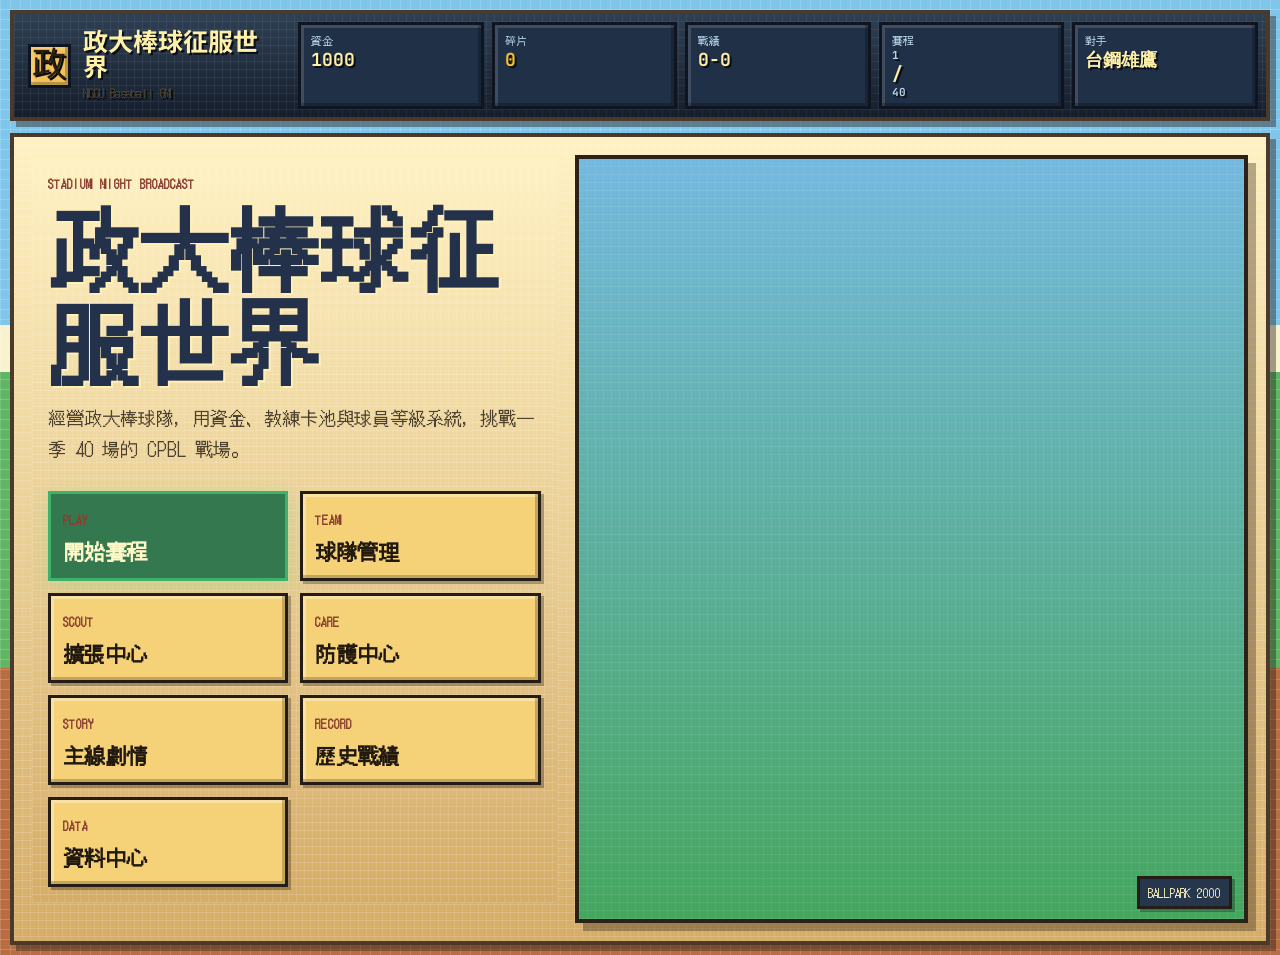
==== commit 8bf0d3ac: "Add files via upload" ====
--- a/index.html
+++ b/index.html
@@ -7,7 +7,7 @@
   <link rel="preconnect" href="https://fonts.googleapis.com">
   <link rel="preconnect" href="https://fonts.gstatic.com" crossorigin>
   <link href="https://fonts.googleapis.com/css2?family=Bebas+Neue&family=DotGothic16&family=JetBrains+Mono:wght@500;700&family=Noto+Sans+TC:wght@400;500;700;900&display=swap" rel="stylesheet">
-  <link rel="stylesheet" href="style.css?v=1.18">
+  <link rel="stylesheet" href="style.css?v=2.11">
 </head>
 <body>
   <div class="container">
@@ -67,6 +67,18 @@
                 <button class="lobby-action" type="button" data-scene="medical">
                   <span class="action-code">CARE</span>
                   <strong>防護中心</strong>
+                </button>
+                <button class="lobby-action" type="button" data-scene="storyline">
+                  <span class="action-code">STORY</span>
+                  <strong>主線劇情</strong>
+                </button>
+                <button class="lobby-action" type="button" data-scene="history">
+                  <span class="action-code">RECORD</span>
+                  <strong>歷史戰績</strong>
+                </button>
+                <button class="lobby-action" type="button" data-scene="data">
+                  <span class="action-code">DATA</span>
+                  <strong>資料中心</strong>
                 </button>
               </div>
             </div>
@@ -136,13 +148,6 @@
               <div id="pregame-defense"></div>
               <div id="pregame-bench"></div>
             </section>
-            <section class="side-panel pregame-coaches-panel">
-              <h3>教練卡池（v1.18）</h3>
-              <p class="pregame-note">用資金抽教練卡（300 資金/抽）、聘為總教練/投手教練/打擊教練/守備教練/體能教練/跑壘教練，影響球員 XP 成長率。</p>
-              <div id="pregame-staff-actions" class="staff-actions"></div>
-              <div id="pregame-staff-list" class="staff-list"></div>
-              <div id="pregame-hired-coaches" class="hired-coaches"></div>
-            </section>
           </div>
         </section>
 
@@ -199,18 +204,18 @@
                 <div class="strategy-group" id="strategy-group-offense">
                   <span>進攻策略（我方打擊時）</span>
                   <div class="strategy-buttons">
-                    <button type="button" data-offense-plan="patient">等球</button>
-                    <button type="button" data-offense-plan="normal">普通</button>
-                    <button type="button" data-offense-plan="aggressive">積極</button>
+                    <button type="button" data-offense-plan="patient" title="等球：選球 +10、巧打 +2、長打 -3、揮棒慾望 -12%。保送多、出局少，但長打也少。對控球差的投手最猛。">等球</button>
+                    <button type="button" data-offense-plan="normal" title="普通：無加成，平衡型打擊。">普通</button>
+                    <button type="button" data-offense-plan="aggressive" title="積極：長打 +6、巧打 -2、選球 -6、揮棒慾望 +12%。全壘打與長打機率上升，但三振與壞球追打增加。落後想搶分時用。">積極</button>
                   </div>
                 </div>
                 <div class="strategy-group" id="strategy-group-defense">
                   <span>投球策略（我方守備時）</span>
                   <div class="strategy-buttons">
-                    <button type="button" data-pitch-plan="fastball">速球</button>
-                    <button type="button" data-pitch-plan="balanced">混合</button>
-                    <button type="button" data-pitch-plan="breaking">變化</button>
-                    <button type="button" data-pitch-plan="waste">引誘</button>
+                    <button type="button" data-pitch-plan="fastball" title="速球：球速 +5、變化 -2、好球率 +4%、長打風險 +5%。適合搶 K，但會被強打者打爆。">速球</button>
+                    <button type="button" data-pitch-plan="balanced" title="混合：無加成，平衡型配球。">混合</button>
+                    <button type="button" data-pitch-plan="breaking" title="變化：變化球 +7、控球 -3、好球率 -3%、長打風險 -4%。適合對付揮棒積極對手，三振率上升但壞球也多。">變化</button>
+                    <button type="button" data-pitch-plan="waste" title="引誘：控球 -6、好球率 -13%、對手揮棒率 +8%、長打風險 -3%。誘騙打者出棒，但容易投出保送。">引誘</button>
                   </div>
                 </div>
               </div>
@@ -349,6 +354,15 @@
               </header>
               <div id="shard-shop-list" class="shard-shop-list"></div>
             </section>
+            <section class="shop-coaches-panel" aria-labelledby="shop-coaches-title">
+              <header class="shard-shop-header">
+                <h3 id="shop-coaches-title">教練卡池</h3>
+                <p>用資金抽教練卡（200 資金/抽）、聘為總教練/投手教練/打擊教練/守備教練/體能教練/跑壘教練，影響球員 XP 成長率。</p>
+              </header>
+              <div id="shop-staff-actions" class="staff-actions"></div>
+              <div id="shop-staff-list" class="staff-list"></div>
+              <div id="shop-hired-coaches" class="hired-coaches"></div>
+            </section>
           </div>
         </section>
 
@@ -378,6 +392,54 @@
         </section>
 
         <section id="season-tab" class="scene legacy-scene" aria-hidden="true"></section>
+
+        <!-- v2.11：主線劇情畫面 -->
+        <section id="storyline-tab" class="scene" aria-labelledby="storyline-title">
+          <div class="scene-header">
+            <div>
+              <p class="eyebrow">Main Storyline</p>
+              <h2 id="storyline-title">主線劇情 — WBC 2030</h2>
+            </div>
+            <button class="back-button" type="button" data-scene="lobby">返回大廳</button>
+          </div>
+          <div id="storyline-body" class="storyline-body"></div>
+        </section>
+
+        <!-- v2.11：歷史戰績畫面 -->
+        <section id="history-tab" class="scene" aria-labelledby="history-title">
+          <div class="scene-header">
+            <div>
+              <p class="eyebrow">Season Archive</p>
+              <h2 id="history-title">歷史戰績回顧</h2>
+            </div>
+            <button class="back-button" type="button" data-scene="lobby">返回大廳</button>
+          </div>
+          <div id="history-body" class="history-body"></div>
+        </section>
+
+        <!-- v2.11：資料中心畫面（CSV 匯入/匯出） -->
+        <section id="data-tab" class="scene" aria-labelledby="data-title">
+          <div class="scene-header">
+            <div>
+              <p class="eyebrow">Data Center</p>
+              <h2 id="data-title">資料中心</h2>
+            </div>
+            <button class="back-button" type="button" data-scene="lobby">返回大廳</button>
+          </div>
+          <div id="data-body" class="data-body"></div>
+        </section>
+
+        <!-- v2.11：WBC 賽程畫面 -->
+        <section id="wbc-tab" class="scene" aria-labelledby="wbc-title">
+          <div class="scene-header">
+            <div>
+              <p class="eyebrow">World Baseball Classic 2030</p>
+              <h2 id="wbc-title">WBC 世界經典賽</h2>
+            </div>
+            <button class="back-button" type="button" data-scene="lobby">返回大廳</button>
+          </div>
+          <div id="wbc-body" class="wbc-body"></div>
+        </section>
       </main>
     </div>
   </div>
@@ -407,6 +469,19 @@
   </div>
 
   <script src="data.js"></script>
+  <script>
+    // v2.11：在 game.js 載入前套用 localStorage 中的資料覆寫，game.js 一開始就能用到
+    (function applyDataOverridesBeforeGame() {
+      try {
+        const saved = JSON.parse(localStorage.getItem('dataOverrides') || '{}');
+        Object.entries(saved).forEach(([target, value]) => {
+          if (value) window[target] = value;
+        });
+      } catch (e) { console.warn('資料覆寫載入失敗', e); }
+    })();
+  </script>
+  <script src="art-assets/production/portraits/portrait-redrawn-manifest.js" onerror="this.remove()"></script>
+  <script src="art-assets/production/portraits/portrait-manifest.js" onerror="this.remove()"></script>
   <script src="game.js"></script>
   <script>
     Object.assign(i18n, {
@@ -431,7 +506,12 @@
       match: 'game-tab',
       roster: 'roster-tab',
       shop: 'shop-tab',
-      medical: 'medical-tab'
+      medical: 'medical-tab',
+      // v2.11 新增
+      storyline: 'storyline-tab',
+      history: 'history-tab',
+      data: 'data-tab',
+      wbc: 'wbc-tab'
     };
     let currentScene = 'lobby';
     let pregameSelectedLineupSlot = 0;
@@ -445,7 +525,12 @@
       if (name === 'medical') renderMedicalScene();
       if (name === 'pregame') renderPregameScene();
       if (name === 'match') game.updateUI();
-      if (name === 'shop') { renderGachaPoolPreview(); renderShardShop(); }
+      if (name === 'shop') { renderGachaPoolPreview(); renderShardShop(); renderShopStaffPanel(); }
+      // v2.11
+      if (name === 'storyline') renderStorylineScene();
+      if (name === 'history') renderHistoryScene();
+      if (name === 'data') renderDataCenterScene();
+      if (name === 'wbc') renderWBCScene();
       syncDerivedUI();
     }
 
@@ -672,8 +757,7 @@
         }
       }
 
-      // v1.18 #16：教練卡池介面
-      renderStaffPanel();
+      // v2.11：教練卡池已搬到擴張中心，賽前不再渲染
 
       const abilityText = (player) => player.canPitch() && player.role === 'P'
         ? `球速 ${player.abilities.velocity} / 控球 ${player.abilities.control} / 球威 ${player.abilities.stuff}`
@@ -741,7 +825,7 @@
       `;
     }
 
-    // v1.18 #16：教練卡池 UI 渲染
+    // v2.11 #1：教練卡池 UI 渲染（從賽前移到擴張中心，並修正 roleType / xpBonus 顯示）
     const STAFF_ROLE_LABELS = {
       head: '總教練', pitching: '投手教練', batting: '打擊教練',
       defense: '守備教練', conditioning: '體能教練', baserunning: '跑壘教練'
@@ -756,40 +840,60 @@
     };
     const RARITY_COLOR = { SSR: '#FFC700', SR: '#A78BFA', R: '#60A5FA' };
 
-    function renderStaffPanel() {
-      const actionEl = document.getElementById('pregame-staff-actions');
-      const listEl = document.getElementById('pregame-staff-list');
-      const hiredEl = document.getElementById('pregame-hired-coaches');
+    // v2.11：把 xpBonus 物件顯示成易讀字串
+    function describeXpBonus(xb) {
+      if (!xb || typeof xb !== 'object') return '無';
+      const map = { all: '全體', batting: '打擊', pitching: '投手', defense: '守備', baserunning: '跑壘' };
+      const parts = Object.entries(xb)
+        .filter(([_, v]) => Number.isFinite(v) && v !== 0)
+        .map(([k, v]) => `${map[k] || k} +${v}%`);
+      return parts.length ? parts.join('、') : '無';
+    }
+
+    // v2.11：取得教練類型（roleType）的中文標籤
+    function coachRoleTypeLabel(rt) {
+      const map = { head: '總教練型', pitching: '投手教練型', batting: '打擊教練型', baserunning: '跑壘教練型' };
+      return map[rt] || (rt || '通用');
+    }
+
+    function renderShopStaffPanel() {
+      const actionEl = document.getElementById('shop-staff-actions');
+      const listEl = document.getElementById('shop-staff-list');
+      const hiredEl = document.getElementById('shop-hired-coaches');
       if (!actionEl || !listEl || !hiredEl) return;
 
-      const drawCost = 300;
+      const drawCost = 200;
       actionEl.innerHTML = `
         <button class="control-button primary" type="button" onclick="drawCoachUI()" ${game.currency < drawCost ? 'disabled' : ''}>
           抽取教練 ${drawCost} 資金
         </button>
-        <span class="pregame-note">當前資金：<strong>${game.currency}</strong>　已聘僱教練：<strong>${(game.hiredCoaches || []).length}</strong></span>
+        <span class="pregame-note">當前資金：<strong>${game.currency}</strong>　已聘僱教練：<strong>${(game.hiredCoaches || []).length}</strong> / ${(window.COACHES_POOL || []).length}</span>
       `;
 
-      const hired = game.hiredCoaches || [];
-      if (!hired.length) {
+      // game.hiredCoaches 儲存的是 id 陣列；要從 COACHES_POOL 撈完整 coach 資料
+      const pool = window.COACHES_POOL || [];
+      const hiredIds = game.hiredCoaches || [];
+      const hiredCoaches = hiredIds.map(id => pool.find(c => c.id === id)).filter(Boolean);
+      if (!hiredCoaches.length) {
         listEl.innerHTML = '<p class="pregame-note">尚未抽到任何教練。點上方按鈕來抽卡。</p>';
       } else {
         listEl.innerHTML = `<h4>已抽到的教練</h4><div class="staff-card-grid">${
-          hired.map(c => {
+          hiredCoaches.map(c => {
             const r = c.rarity || 'R';
-            const xpb = c.xpBonus ? Math.round((c.xpBonus - 1) * 100) : 0;
+            const xpStr = describeXpBonus(c.xpBonus);
             return `
               <article class="staff-card" style="border-color:${RARITY_COLOR[r] || '#60A5FA'}">
                 <header>
                   <span class="staff-rarity" style="background:${RARITY_COLOR[r] || '#60A5FA'}">${r}</span>
                   <h5>${c.name}</h5>
-                  <small>${c.role || '通用'}　XP +${xpb}%</small>
+                  <small>${coachRoleTypeLabel(c.roleType)}　XP 加成：${xpStr}</small>
                 </header>
                 <p class="staff-desc">${c.desc || ''}</p>
+                <p class="staff-specialty">專長：<strong>${c.specialty || '-'}</strong></p>
                 <div class="staff-actions-row">
                   ${Object.keys(STAFF_ROLE_LABELS).map(role => {
                     const isAssigned = game.coachingStaff?.[role]?.id === c.id;
-                    return `<button class="card-btn ${isAssigned ? 'active' : ''}" type="button" onclick="hireCoachUI('${c.id}','${role}')">${isAssigned ? '✓' : '指派為'}${STAFF_ROLE_LABELS[role]}</button>`;
+                    return `<button class="card-btn ${isAssigned ? 'active' : ''}" type="button" onclick="hireCoachUI('${c.id}','${role}')">${isAssigned ? '✓ 已任職' : '指派為'}${STAFF_ROLE_LABELS[role]}</button>`;
                   }).join('')}
                 </div>
               </article>
@@ -798,7 +902,6 @@
         }</div>`;
       }
 
-      // 顯示當前各位置的教練
       const staff = game.coachingStaff || {};
       hiredEl.innerHTML = `<h4>當前教練團</h4><div class="hired-grid">${
         Object.keys(STAFF_ROLE_LABELS).map(role => {
@@ -815,15 +918,24 @@
       }</div>`;
     }
 
+    // 舊呼叫名稱保留相容（賽前頁渲染時若已不再有 panel id 會自動 return）
+    function renderStaffPanel() {
+      renderShopStaffPanel();
+    }
+
     function drawCoachUI() {
       const r = game.drawCoach();
       if (r && r.success) {
         game.saveManager.save(game);
         game.updateUI();
+        // 顯示成功訊息
+        if (r.coach) {
+          alert(`🌟 抽到 ${r.coach.rarity} 教練：${r.coach.name}！\n${r.coach.desc || ''}`);
+        }
       } else if (r && r.message) {
         alert(r.message);
       }
-      renderPregameScene();
+      renderShopStaffPanel();
     }
     function hireCoachUI(coachId, role) {
       const r = game.hireCoach(coachId, role);
@@ -833,18 +945,19 @@
       } else if (r && r.message) {
         alert(r.message);
       }
-      renderPregameScene();
+      renderShopStaffPanel();
     }
     function dismissCoachUI(role) {
       if (game.coachingStaff && game.coachingStaff[role]) {
         game.coachingStaff[role] = null;
         game.saveManager.save(game);
-        renderPregameScene();
+        renderShopStaffPanel();
       }
     }
     window.drawCoachUI = drawCoachUI;
     window.hireCoachUI = hireCoachUI;
     window.dismissCoachUI = dismissCoachUI;
+    window.renderShopStaffPanel = renderShopStaffPanel;
 
     function selectPregamePitcher(index) {
       game.selectStartingPitcher(index);
@@ -1158,10 +1271,403 @@
       showMedicalToast.timer = window.setTimeout(() => toast.classList.remove('show'), 2200);
     }
 
+    // =================================================================
+    // v2.11：主線劇情、歷史戰績、資料中心、WBC 場景 renderer
+    // =================================================================
+
+    function renderStorylineScene() {
+      const el = document.getElementById('storyline-body');
+      if (!el) return;
+      const ST = window.STORYLINE_TEXTS || {};
+      const RULES = window.WBC_QUALIFICATION_RULES || { totalSeasons: 4, startYear: 2026 };
+      const stage = game.storylineStage || 'cpbl_seasons';
+      const myPoints = (game.wbcPointsByTeam && game.wbcPointsByTeam[window.TEAM_NAME]) || 0;
+      const seasonsCompleted = (game.seasonHistory || []).length;
+
+      let body = `
+        <section class="storyline-panel">
+          <h3>${ST.introTitle || ''}</h3>
+          <div class="storyline-paragraph">
+            ${(ST.introBody || []).map(line => `<p>${line}</p>`).join('')}
+          </div>
+        </section>
+        <section class="storyline-panel">
+          <h3>WBC 積分規則</h3>
+          <ul class="storyline-rules">
+            <li>年度第一名：+${RULES.yearRank1Points} 分</li>
+            <li>年度第二名：+${RULES.yearRank2Points} 分</li>
+            <li>上半季冠軍：+${RULES.halfChampPoints} 分</li>
+            <li>下半季冠軍：+${RULES.halfChampPoints} 分</li>
+            <li>年度總冠軍：+${RULES.champPoints} 分</li>
+            <li>年度亞軍：+${RULES.runnerUpPoints} 分</li>
+            <li>季後挑戰賽敗者：+${RULES.thirdPlacePoints} 分</li>
+          </ul>
+          <p class="pregame-note">4 季結束（${RULES.startYear} ~ ${RULES.startYear + RULES.totalSeasons - 1}）後比較總積分，CPBL 7 隊中積分最高者取得 WBC 代表權。</p>
+        </section>
+        <section class="storyline-panel">
+          <h3>目前進度</h3>
+          <div class="storyline-progress">
+            <div><span>當前年份</span><strong>${game.currentYear || RULES.startYear}</strong></div>
+            <div><span>完成賽季</span><strong>${seasonsCompleted} / ${RULES.totalSeasons}</strong></div>
+            <div><span>政大累計 WBC 積分</span><strong>${myPoints}</strong></div>
+            <div><span>劇情階段</span><strong>${
+              { cpbl_seasons: 'CPBL 例行賽積分中', wbc_qualified: '已取得代表權', wbc_eliminated: '未取得代表權（遊戲結束）', wbc_running: 'WBC 進行中', game_over: '遊戲結束' }[stage] || stage
+            }</strong></div>
+          </div>
+        </section>
+      `;
+
+      // 各隊累計積分排名
+      const entries = Object.entries(game.wbcPointsByTeam || {}).sort((a, b) => b[1] - a[1]);
+      if (entries.length) {
+        body += `
+          <section class="storyline-panel">
+            <h3>各隊累計 WBC 積分</h3>
+            <table class="storyline-table">
+              <thead><tr><th>名次</th><th>球隊</th><th>累計分</th></tr></thead>
+              <tbody>${
+                entries.map(([t, p], i) => `<tr ${t === window.TEAM_NAME ? 'class="my-team"' : ''}><td>${i + 1}</td><td>${t}</td><td>${p}</td></tr>`).join('')
+              }</tbody>
+            </table>
+          </section>
+        `;
+      }
+
+      // 階段性提示
+      if (stage === 'wbc_qualified') {
+        body += `<section class="storyline-panel highlight"><h3>🎌 取得 WBC 代表權！</h3><p>到「WBC 賽事」場景開戰。</p><button class="control-button primary" type="button" data-scene="wbc">前往 WBC 賽事</button></section>`;
+      } else if (stage === 'wbc_eliminated') {
+        body += `
+          <section class="storyline-panel highlight failure">
+            <h3>${ST.failureTitle}</h3>
+            ${(ST.failureBody || []).map(p => `<p>${p}</p>`).join('')}
+            <button class="control-button" type="button" onclick="if(confirm('確定要重新開始？所有資料將被清除。')){localStorage.removeItem('baseballGame');location.reload();}">重新開始</button>
+          </section>
+        `;
+      }
+      el.innerHTML = body;
+    }
+    window.renderStorylineScene = renderStorylineScene;
+
+    function renderHistoryScene() {
+      const el = document.getElementById('history-body');
+      if (!el) return;
+      const history = game.seasonHistory || [];
+      if (!history.length) {
+        el.innerHTML = '<p class="pregame-note">尚未完成任何完整賽季，先打完一個賽季才會出現歷史紀錄。</p>';
+        return;
+      }
+      el.innerHTML = `
+        <section class="storyline-panel">
+          <h3>歷年戰績</h3>
+          <table class="storyline-table">
+            <thead>
+              <tr>
+                <th>年份</th><th>戰績</th><th>聯盟名次</th>
+                <th>上半季冠軍</th><th>下半季冠軍</th>
+                <th>總冠軍</th><th>亞軍</th>
+                <th>WBC 積分（當季 / 累計）</th>
+              </tr>
+            </thead>
+            <tbody>${
+              history.map(h => `
+                <tr ${h.year === game.currentYear ? 'class="my-team"' : ''}>
+                  <td>${h.year}</td>
+                  <td>${h.wins}-${h.losses}</td>
+                  <td>${h.finalRank ?? '-'}</td>
+                  <td>${h.firstHalfChamp || '-'}</td>
+                  <td>${h.secondHalfChamp || '-'}</td>
+                  <td>${h.playoffChampion || '-'}</td>
+                  <td>${h.playoffRunnerUp || '-'}</td>
+                  <td>${h.myWbcPoints} / <strong>${h.cumulativeWbcPoints}</strong></td>
+                </tr>
+              `).join('')
+            }</tbody>
+          </table>
+        </section>
+      `;
+    }
+    window.renderHistoryScene = renderHistoryScene;
+
+    // =================================================================
+    // v2.11 #12：資料中心 — CSV 匯入/匯出
+    // =================================================================
+    function csvEscape(v) {
+      if (v === null || v === undefined) return '';
+      const s = String(v);
+      if (s.includes(',') || s.includes('"') || s.includes('\n')) {
+        return `"${s.replace(/"/g, '""')}"`;
+      }
+      return s;
+    }
+    function rowsToCsv(headers, rows) {
+      const head = headers.map(csvEscape).join(',');
+      const body = rows.map(r => headers.map(h => {
+        let v = r[h];
+        if (Array.isArray(v)) v = v.join('|');
+        if (v && typeof v === 'object') v = JSON.stringify(v);
+        return csvEscape(v);
+      }).join(',')).join('\n');
+      return head + '\n' + body;
+    }
+    function parseCsv(text) {
+      const rows = [];
+      let cur = '', row = [], inQuote = false;
+      for (let i = 0; i < text.length; i++) {
+        const ch = text[i];
+        if (inQuote) {
+          if (ch === '"' && text[i + 1] === '"') { cur += '"'; i++; }
+          else if (ch === '"') inQuote = false;
+          else cur += ch;
+        } else {
+          if (ch === '"') inQuote = true;
+          else if (ch === ',') { row.push(cur); cur = ''; }
+          else if (ch === '\n' || ch === '\r') {
+            if (ch === '\r' && text[i + 1] === '\n') i++;
+            row.push(cur); cur = '';
+            if (row.length > 1 || row[0] !== '') rows.push(row);
+            row = [];
+          } else cur += ch;
+        }
+      }
+      if (cur !== '' || row.length) { row.push(cur); rows.push(row); }
+      if (!rows.length) return [];
+      const headers = rows[0];
+      return rows.slice(1).map(r => {
+        const obj = {};
+        headers.forEach((h, i) => { obj[h] = r[i] !== undefined ? r[i] : ''; });
+        return obj;
+      });
+    }
+    function getCurrentDataset(key) {
+      const schema = (window.DATA_SCHEMAS || {})[key];
+      if (!schema) return [];
+      if (schema.target === 'STADIUMS_DATA') {
+        // 物件 → 加 id 列出
+        const obj = window.STADIUMS_DATA || {};
+        return Object.entries(obj).map(([id, v]) => ({ id, ...v }));
+      }
+      const arr = window[schema.target];
+      return Array.isArray(arr) ? arr : [];
+    }
+    function downloadCsvForSchema(key) {
+      const schema = (window.DATA_SCHEMAS || {})[key];
+      if (!schema) return;
+      const rows = getCurrentDataset(key);
+      const csv = rowsToCsv(schema.columns, rows);
+      // 加 BOM 讓 Excel 認 UTF-8
+      const blob = new Blob(['\ufeff' + csv], { type: 'text/csv;charset=utf-8;' });
+      const url = URL.createObjectURL(blob);
+      const a = document.createElement('a');
+      a.href = url;
+      a.download = `${schema.target}.csv`;
+      a.click();
+      URL.revokeObjectURL(url);
+    }
+    function importCsvForSchema(key, file) {
+      const schema = (window.DATA_SCHEMAS || {})[key];
+      if (!schema || !file) return;
+      const reader = new FileReader();
+      reader.onload = () => {
+        try {
+          let text = String(reader.result || '');
+          if (text.charCodeAt(0) === 0xFEFF) text = text.slice(1);
+          const rows = parseCsv(text);
+          // 把資料寫回 window.（注意只覆蓋當前 session，永久化需另存 localStorage）
+          if (schema.target === 'STADIUMS_DATA') {
+            const obj = {};
+            rows.forEach(r => {
+              if (!r.id) return;
+              const { id, ...rest } = r;
+              // 數值欄位轉成 number
+              ['LF','CF','RF','fenceHeight','altitude','hrFactor','windHelp'].forEach(k => { if (rest[k] !== undefined && rest[k] !== '') rest[k] = Number(rest[k]); });
+              obj[id] = rest;
+            });
+            window.STADIUMS_DATA = obj;
+          } else {
+            // 陣列形式：轉換型別
+            const parsed = rows.map(r => {
+              const obj = { ...r };
+              // preferredPositions: 用 | 分隔
+              if (obj.preferredPositions && typeof obj.preferredPositions === 'string') {
+                obj.preferredPositions = obj.preferredPositions.split('|').filter(Boolean);
+              }
+              // 數字欄位
+              ['avg','obp','slg','ops','opsPlus','hr','sb','kRate','bbRate','errors','era','whip','fip','k9','ip','starts','LF','CF','RF','fenceHeight','altitude','hrFactor','windHelp'].forEach(k => {
+                if (obj[k] !== undefined && obj[k] !== '') obj[k] = Number(obj[k]);
+              });
+              // JSON 欄位
+              ['xpBonus','statBonus'].forEach(k => {
+                if (typeof obj[k] === 'string' && obj[k].trim()) {
+                  try { obj[k] = JSON.parse(obj[k]); } catch (e) {}
+                }
+              });
+              return obj;
+            });
+            window[schema.target] = parsed;
+          }
+          // 永久化到 localStorage（讓下次載入也保留）
+          try {
+            const saved = JSON.parse(localStorage.getItem('dataOverrides') || '{}');
+            saved[schema.target] = window[schema.target];
+            localStorage.setItem('dataOverrides', JSON.stringify(saved));
+          } catch (e) {}
+          alert(`已匯入 ${schema.label}：${rows.length} 列。請重新整理頁面讓設定生效。`);
+        } catch (err) {
+          alert('匯入失敗：' + err.message);
+        }
+      };
+      reader.readAsText(file, 'UTF-8');
+    }
+    function resetDataOverrides() {
+      if (!confirm('確定要清除所有資料覆寫？這只會清除 CSV 匯入的資料，不影響存檔。')) return;
+      localStorage.removeItem('dataOverrides');
+      alert('已清除。請重新整理頁面。');
+    }
+
+    function renderDataCenterScene() {
+      const el = document.getElementById('data-body');
+      if (!el) return;
+      const schemas = window.DATA_SCHEMAS || {};
+      const keys = Object.keys(schemas);
+      const items = keys.map(key => {
+        const s = schemas[key];
+        const count = getCurrentDataset(key).length;
+        return `
+          <article class="data-card">
+            <header>
+              <h3>${s.label}</h3>
+              <small>目前有 <strong>${count}</strong> 列；對應內部 <code>${s.target}</code></small>
+            </header>
+            <p class="data-note">${s.notes || ''}</p>
+            <p class="data-cols"><strong>欄位順序：</strong> ${s.columns.join(' / ')}</p>
+            <div class="data-actions">
+              <button class="control-button primary" type="button" onclick="downloadCsvForSchema('${key}')">下載 CSV</button>
+              <label class="control-button accent">
+                匯入 CSV
+                <input type="file" accept=".csv,text/csv" hidden onchange="importCsvForSchema('${key}', this.files && this.files[0])">
+              </label>
+            </div>
+          </article>
+        `;
+      }).join('');
+      el.innerHTML = `
+        <section class="storyline-panel">
+          <h3>📋 使用說明</h3>
+          <ul>
+            <li>每張表都可下載為 CSV，用 Excel / Google Sheets / Numbers 開啟、修改後再匯入。</li>
+            <li>CSV 已內含 BOM，Excel 開啟中文時不會亂碼。</li>
+            <li>匯入後的資料會存在瀏覽器 <code>localStorage.dataOverrides</code>，重新整理頁面才會生效（下次也會自動載入覆寫）。</li>
+            <li>陣列欄位（如 preferredPositions）以「<code>|</code>」分隔。物件欄位（如 xpBonus）請填 JSON。</li>
+            <li>不需要 Excel；CSV 是最相容的試算表格式，<strong>不會</strong>對遊戲運作造成不良影響。</li>
+          </ul>
+          <button class="control-button danger" type="button" onclick="resetDataOverrides()">清除所有資料覆寫</button>
+        </section>
+        <div class="data-grid">${items}</div>
+      `;
+    }
+    window.renderDataCenterScene = renderDataCenterScene;
+    window.downloadCsvForSchema = downloadCsvForSchema;
+    window.importCsvForSchema = importCsvForSchema;
+    window.resetDataOverrides = resetDataOverrides;
+
+    // 啟動時嘗試套用 localStorage 中的資料覆寫（在 game.js 載入前要就執行最理想，這裡只是 fallback）
+    (function applyDataOverridesEarly() {
+      try {
+        const saved = JSON.parse(localStorage.getItem('dataOverrides') || '{}');
+        Object.entries(saved).forEach(([target, value]) => {
+          if (value) window[target] = value;
+        });
+      } catch (e) {}
+    })();
+
+    // =================================================================
+    // v2.11 #11：WBC 賽事畫面
+    // =================================================================
+    function renderWBCScene() {
+      const el = document.getElementById('wbc-body');
+      if (!el) return;
+      const ST = window.STORYLINE_TEXTS || {};
+      const stage = game.storylineStage;
+
+      // 還沒取得代表權
+      if (stage !== 'wbc_qualified' && stage !== 'wbc_running') {
+        el.innerHTML = `
+          <section class="storyline-panel">
+            <h3>尚未進入 WBC 階段</h3>
+            <p>必須完成 4 個 CPBL 賽季並累積最高 WBC 積分，才能取得中華隊代表權。</p>
+            <p>當前劇情階段：<strong>${stage || 'CPBL 例行賽進行中'}</strong></p>
+            <button class="control-button primary" type="button" data-scene="storyline">查看主線劇情</button>
+          </section>
+        `;
+        return;
+      }
+
+      // 取得代表權但還沒開賽
+      if (stage === 'wbc_qualified' && !game.wbcBracket) {
+        el.innerHTML = `
+          <section class="storyline-panel">
+            <h3>🎌 中華隊代表權已就位</h3>
+            ${(ST.wbcOpening || []).map(p => `<p>${p}</p>`).join('')}
+            <button class="control-button primary" type="button" onclick="startWBCTournament()">開始 WBC 8 強單淘汰</button>
+          </section>
+        `;
+        return;
+      }
+
+      // WBC 結果已產生
+      const b = game.wbcBracket;
+      if (!b) {
+        el.innerHTML = '<p>WBC 資料尚未產生。</p>';
+        return;
+      }
+      const stageLabel = (g) => `${g.a.name} vs ${g.b.name} → <strong>${g.winner.name}</strong>`;
+      let resultBlock = '';
+      if (b.result === 'champion') {
+        resultBlock = `<section class="storyline-panel highlight"><h3>🏆 中華隊奪冠！</h3>${(ST.wbcChampion || []).map(p => `<p>${p}</p>`).join('')}</section>`;
+      } else if (b.result === 'runnerUp') {
+        resultBlock = `<section class="storyline-panel highlight"><h3>🥈 中華隊獲得亞軍！</h3><p>在冠軍戰中惜敗 ${b.eliminatedBy}。雖然沒有摘冠，但站上世界第二的位置已是台灣棒球史的高光時刻。</p></section>`;
+      } else {
+        const text = (ST.wbcDefeated || []).map(p => p.replace('{stage}', b.eliminatedStage || '').replace('{opp}', b.eliminatedBy || '')).join(' ');
+        resultBlock = `<section class="storyline-panel highlight failure"><h3>WBC 之旅結束</h3><p>${text}</p></section>`;
+      }
+      el.innerHTML = `
+        ${resultBlock}
+        <section class="storyline-panel">
+          <h3>八強</h3>
+          <ul class="wbc-bracket-list">${b.quarterfinals.map(g => `<li>${stageLabel(g)}</li>`).join('')}</ul>
+        </section>
+        <section class="storyline-panel">
+          <h3>四強</h3>
+          <ul class="wbc-bracket-list">${b.semifinals.map(g => `<li>${stageLabel(g)}</li>`).join('')}</ul>
+        </section>
+        ${b.thirdPlace ? `<section class="storyline-panel"><h3>季軍戰</h3><ul class="wbc-bracket-list"><li>${stageLabel(b.thirdPlace)}</li></ul></section>` : ''}
+        ${b.final ? `<section class="storyline-panel"><h3>冠軍戰</h3><ul class="wbc-bracket-list"><li>${stageLabel(b.final)}</li></ul></section>` : ''}
+      `;
+    }
+    window.renderWBCScene = renderWBCScene;
+
+    function startWBCTournament() {
+      game.runWBCTournament();
+      renderWBCScene();
+    }
+    window.startWBCTournament = startWBCTournament;
+
+    // 在劇情結束時呼叫對應結算
+    window.showStorylineEnding = function(stage) {
+      // 切到劇情或 WBC 畫面
+      if (stage === 'wbc_qualified') {
+        changeScene('wbc');
+      } else if (stage === 'wbc_eliminated') {
+        changeScene('storyline');
+      }
+    };
+
     game.updateUI();
     renderGachaPoolPreview();
     renderShardShop();
     renderPregameScene();
+    renderShopStaffPanel();
   </script>
 </body>
 </html>
--- a/style.css
+++ b/style.css
@@ -3610,3 +3610,772 @@
     padding: 6px 10px;
   }
 }
+
+/* ===== v1.19：2000 年日系 PC 像素棒球美術方向 ===== */
+:root {
+  --pixel-bg: #182231;
+  --pixel-panel: #f2e6bb;
+  --pixel-ink: #1c2230;
+  --pixel-line: #4b3a2a;
+  --pixel-cream: #fff3cf;
+  --pixel-gold: #f3c15a;
+  --pixel-clay: #bd7647;
+  --pixel-grass: #45a65e;
+  --pixel-sky: #74b9df;
+  --pixel-blue: #2f6f9f;
+  --shadow: 6px 6px 0 rgba(39, 28, 22, 0.42);
+}
+
+html,
+body,
+img,
+canvas {
+  image-rendering: pixelated;
+}
+
+body {
+  color: var(--pixel-ink);
+  background:
+    linear-gradient(0deg, rgba(255,255,255,0.18) 1px, transparent 1px),
+    linear-gradient(90deg, rgba(255,255,255,0.14) 1px, transparent 1px),
+    linear-gradient(180deg, #7fc6ea 0 34%, #f8f2cf 34% 39%, #60b665 39% 70%, #b86e42 70% 100%);
+  background-size: 10px 10px, 10px 10px, auto;
+  font-family: "DotGothic16", "Noto Sans TC", "Microsoft JhengHei", monospace;
+}
+
+.container {
+  padding: 10px;
+}
+
+.hud-bar,
+.scene,
+.scoreboard-panel,
+.log-panel,
+.side-panel,
+.roster-section,
+.trading-card,
+.medical-card,
+.modal-card,
+.pregame-row,
+.coach-card,
+.hero-card {
+  border: 4px solid var(--pixel-line);
+  border-radius: 0;
+  box-shadow: var(--shadow);
+}
+
+.hud-bar {
+  top: 8px;
+  padding: 8px;
+  color: var(--pixel-cream);
+  background:
+    linear-gradient(0deg, rgba(255,255,255,0.06) 1px, transparent 1px),
+    linear-gradient(90deg, rgba(255,255,255,0.05) 1px, transparent 1px),
+    linear-gradient(180deg, #2f4054, #151e2c);
+  background-size: 8px 8px, 8px 8px, auto;
+  backdrop-filter: none;
+}
+
+.brand-lockup,
+.brand-lockup strong,
+.hud-chip strong {
+  color: #fff0a8;
+  text-shadow: 2px 2px 0 #0a0e15;
+}
+
+.brand-mark,
+.hud-chip {
+  border: 3px solid #0e1520;
+  border-radius: 0;
+  box-shadow: inset -3px -3px 0 rgba(0,0,0,0.24), inset 3px 3px 0 rgba(255,255,255,0.14);
+}
+
+.brand-mark {
+  color: #2b1d10;
+  background: var(--pixel-gold);
+}
+
+.hud-chip {
+  min-height: 48px;
+  background: #203047;
+}
+
+.hud-chip span {
+  color: #b9d6e8;
+}
+
+.scene,
+.scene-header,
+.lobby-copy,
+.scoreboard-panel,
+.log-panel,
+.side-panel,
+.roster-section,
+.medical-card,
+.pregame-panel,
+.shop-card,
+.hero-card {
+  color: var(--pixel-ink);
+  background:
+    linear-gradient(0deg, rgba(255,255,255,0.14) 1px, transparent 1px),
+    linear-gradient(90deg, rgba(255,255,255,0.1) 1px, transparent 1px),
+    linear-gradient(180deg, #fff1c1, #d6ad68);
+  background-size: 8px 8px, 8px 8px, auto;
+}
+
+.scene {
+  padding: 18px;
+}
+
+.scene-header,
+.lobby-copy {
+  padding: 16px;
+  margin-bottom: 16px;
+}
+
+h1,
+h2,
+h3,
+.scene-header h1,
+.scene-header h2,
+.lobby-title h1,
+.roster-section h3,
+.scoreboard-panel h3,
+.log-panel h3,
+.side-panel h3 {
+  color: #23314b;
+  font-family: "DotGothic16", "Noto Sans TC", monospace;
+  text-shadow: 2px 2px 0 #fff0b8;
+}
+
+h1 {
+  max-width: 680px;
+  font-size: clamp(44px, 7vw, 92px);
+  line-height: 1.04;
+}
+
+h2 {
+  font-size: clamp(32px, 4vw, 52px);
+}
+
+.eyebrow,
+.action-code {
+  color: #8b3e2f;
+  font-family: "DotGothic16", "JetBrains Mono", monospace;
+  letter-spacing: 1px;
+}
+
+.lobby-subtitle,
+.roster-section header p,
+.pregame-note,
+.medical-player-meta,
+.card-meta,
+.brand-lockup small {
+  color: #4d412f;
+}
+
+.lobby-grid {
+  grid-template-columns: minmax(320px, 0.78fr) minmax(420px, 1fr);
+  gap: 18px;
+}
+
+.lobby-action,
+.back-button,
+.control-button,
+.medical-btn,
+.nav-button,
+.card-btn,
+.row-btn,
+.bullpen-btn,
+.hero-redeem-btn,
+.lineup-row button {
+  border: 3px solid #241c16;
+  border-radius: 0;
+  color: #211910;
+  background: #f5d277;
+  box-shadow: inset -3px -3px 0 rgba(70, 40, 18, 0.28), inset 3px 3px 0 rgba(255,255,255,0.32), 3px 3px 0 rgba(37, 25, 18, 0.32);
+  transition: transform 80ms steps(2), filter 80ms steps(2);
+}
+
+.lobby-action {
+  min-height: 82px;
+  padding: 12px;
+}
+
+.lobby-action:hover,
+.back-button:hover,
+.control-button:hover,
+.medical-btn:hover,
+.nav-button:hover,
+.card-btn:hover,
+.row-btn:hover {
+  border-color: #111820;
+  filter: brightness(1.05);
+  transform: translate(-1px, -1px);
+}
+
+.lobby-action.primary,
+.control-button.primary,
+.medical-btn.protect {
+  color: #fff8c7;
+  background: #34784f;
+}
+
+.control-button.danger {
+  color: #fff8c7;
+  background: #b64b3d;
+}
+
+.control-button.warning {
+  background: #c88b42;
+}
+
+.control-button.accent {
+  color: #fff8c7;
+  background: var(--pixel-blue);
+}
+
+.stadium-plate {
+  position: relative;
+  min-height: 480px;
+  overflow: hidden;
+  border: 4px solid #2b2118;
+  border-radius: 0;
+  background:
+    linear-gradient(0deg, rgba(255,255,255,0.08) 1px, transparent 1px),
+    linear-gradient(90deg, rgba(255,255,255,0.06) 1px, transparent 1px),
+    url("art-assets/production/backgrounds/pc-2000s-lobby-ballpark.png") center / cover no-repeat,
+    linear-gradient(180deg, var(--pixel-sky), var(--pixel-grass));
+  background-size: 8px 8px, 8px 8px, cover, auto;
+  box-shadow: 8px 8px 0 rgba(54, 38, 24, 0.36);
+}
+
+.stadium-plate::after {
+  content: "BALLPARK 2000";
+  position: absolute;
+  right: 12px;
+  bottom: 10px;
+  padding: 5px 8px;
+  border: 3px solid #241c16;
+  color: #fff5bd;
+  background: #26364c;
+  font-family: "DotGothic16", monospace;
+  font-size: 12px;
+  box-shadow: 3px 3px 0 rgba(0,0,0,0.28);
+}
+
+.stadium-plate svg {
+  display: none;
+}
+
+.classic-scoreboard {
+  border-color: #2c261f;
+  background:
+    linear-gradient(0deg, rgba(255,255,255,0.06) 1px, transparent 1px),
+    linear-gradient(90deg, rgba(255,255,255,0.05) 1px, transparent 1px),
+    linear-gradient(180deg, #355f43, #203d31);
+  background-size: 8px 8px, 8px 8px, auto;
+}
+
+.trading-card,
+.roster-card {
+  color: var(--pixel-ink);
+  background:
+    linear-gradient(135deg, rgba(52,120,79,0.22), transparent 36%),
+    linear-gradient(0deg, rgba(255,255,255,0.14) 1px, transparent 1px),
+    linear-gradient(90deg, rgba(255,255,255,0.1) 1px, transparent 1px),
+    linear-gradient(180deg, #fff0bf, #c99956);
+  background-size: auto, 8px 8px, 8px 8px, auto;
+}
+
+.roster-card .card-name,
+.card-name {
+  color: #22314b;
+  text-shadow: 2px 2px 0 #fff0b8;
+}
+
+.card-rank-badge,
+.rank-tag,
+.trait-pill,
+.condition-pill,
+.roster-count {
+  border: 2px solid #241c16;
+  border-radius: 0;
+  box-shadow: 2px 2px 0 rgba(0,0,0,0.24);
+}
+
+.official-pixel-portrait {
+  border: 4px solid #211910;
+  background:
+    linear-gradient(0deg, rgba(255,255,255,0.16) 1px, transparent 1px),
+    linear-gradient(90deg, rgba(255,255,255,0.12) 1px, transparent 1px),
+    #6aa9c9;
+  background-size: 8px 8px, 8px 8px, auto;
+  box-shadow: 0 0 0 3px #ffe08a, 4px 4px 0 rgba(48, 31, 18, 0.42);
+}
+
+.official-pixel-portrait > img {
+  object-fit: cover;
+  filter: saturate(0.94) contrast(1.16);
+  transform: scale(1.02);
+}
+
+.local-pixel-portrait > img {
+  filter: saturate(1.06) contrast(1.08);
+  transform: none;
+}
+
+.field-pixel-map {
+  border-color: #241c16;
+  background:
+    linear-gradient(0deg, rgba(255,255,255,0.08) 1px, transparent 1px),
+    linear-gradient(90deg, rgba(255,255,255,0.08) 1px, transparent 1px),
+    radial-gradient(ellipse at 50% 42%, #5ec36b 0 47%, #3e9e58 48% 66%, #1f6a41 67%);
+  background-size: 8px 8px, 8px 8px, auto;
+}
+
+.field-infield {
+  background:
+    linear-gradient(0deg, rgba(255,255,255,0.1) 1px, transparent 1px),
+    linear-gradient(90deg, rgba(255,255,255,0.08) 1px, transparent 1px),
+    var(--pixel-clay);
+  background-size: 8px 8px, 8px 8px, auto;
+}
+
+.field-position,
+.pregame-row,
+.coach-card {
+  border-color: #241c16;
+  border-radius: 0;
+  background: #fff0bd;
+  color: var(--pixel-ink);
+  box-shadow: 4px 4px 0 rgba(54, 38, 24, 0.32);
+}
+
+.field-position:hover,
+.field-position:focus-visible,
+.pregame-row:hover,
+.coach-card:hover,
+.coach-card.active {
+  background: #ffe08a;
+}
+
+.stat-meter,
+.meter,
+.mini-bar {
+  border: 2px solid #241c16;
+  border-radius: 0;
+  background: #4b3a2a;
+}
+
+@media (max-width: 760px) {
+  .scene {
+    padding: 10px;
+  }
+
+  .lobby-copy {
+    padding: 12px;
+  }
+
+  .stadium-plate {
+    min-height: 320px;
+  }
+}
+
+/* =============================================================
+   v2.11 新增樣式：教練卡池移植到 shop / 劇情 / 歷史戰績 /
+                資料中心 / WBC 賽程 / 策略按鈕 tooltip 強化
+   ============================================================= */
+
+/* 策略按鈕 tooltip — 使用瀏覽器原生 title，但補上滑鼠 hover 樣式 */
+.strategy-buttons button[title] {
+  position: relative;
+  cursor: help;
+}
+.strategy-buttons button[title]::after {
+  content: 'ℹ';
+  position: absolute;
+  top: 4px;
+  right: 6px;
+  font-size: 11px;
+  opacity: 0.6;
+  color: var(--accent, #4ade80);
+}
+
+/* 擴張中心的教練卡池區塊 */
+.shop-coaches-panel {
+  grid-column: 1 / -1;
+  background: rgba(15, 23, 42, 0.65);
+  border: 1.5px solid rgba(96, 165, 250, 0.35);
+  border-radius: 14px;
+  padding: 20px;
+  margin-top: 14px;
+}
+.shop-coaches-panel .staff-actions {
+  display: flex;
+  gap: 12px;
+  align-items: center;
+  flex-wrap: wrap;
+  margin: 10px 0 14px;
+}
+.shop-coaches-panel .staff-card-grid {
+  display: grid;
+  grid-template-columns: repeat(auto-fill, minmax(280px, 1fr));
+  gap: 12px;
+  margin-bottom: 16px;
+}
+.shop-coaches-panel .staff-card {
+  background: rgba(8, 15, 30, 0.85);
+  border: 2px solid;
+  border-radius: 12px;
+  padding: 14px;
+}
+.shop-coaches-panel .staff-card header {
+  display: flex;
+  align-items: center;
+  gap: 8px;
+  margin-bottom: 8px;
+}
+.shop-coaches-panel .staff-card header h5 {
+  flex: 1;
+  margin: 0;
+  font-size: 16px;
+}
+.shop-coaches-panel .staff-card header small {
+  font-size: 11px;
+  color: rgba(255, 255, 255, 0.65);
+}
+.shop-coaches-panel .staff-rarity {
+  display: inline-block;
+  padding: 2px 8px;
+  border-radius: 999px;
+  font-weight: 700;
+  font-size: 11px;
+  color: #0c0e16;
+}
+.shop-coaches-panel .staff-desc {
+  font-size: 12px;
+  color: rgba(255, 255, 255, 0.7);
+  line-height: 1.5;
+  margin: 6px 0;
+}
+.shop-coaches-panel .staff-specialty {
+  font-size: 12px;
+  margin: 4px 0 8px;
+  color: rgba(255, 255, 255, 0.85);
+}
+.shop-coaches-panel .staff-actions-row {
+  display: flex;
+  flex-wrap: wrap;
+  gap: 4px;
+  margin-top: 8px;
+}
+.shop-coaches-panel .card-btn {
+  font-size: 11px;
+  padding: 4px 8px;
+  border-radius: 6px;
+  border: 1px solid rgba(96, 165, 250, 0.4);
+  background: rgba(15, 23, 42, 0.7);
+  color: rgba(255, 255, 255, 0.85);
+  cursor: pointer;
+}
+.shop-coaches-panel .card-btn:hover {
+  background: rgba(96, 165, 250, 0.2);
+}
+.shop-coaches-panel .card-btn.active {
+  background: rgba(74, 222, 128, 0.4);
+  border-color: #4ade80;
+}
+.shop-coaches-panel .hired-grid {
+  display: grid;
+  grid-template-columns: repeat(auto-fit, minmax(200px, 1fr));
+  gap: 10px;
+  margin-top: 10px;
+}
+.shop-coaches-panel .hired-slot {
+  background: rgba(15, 30, 50, 0.6);
+  border: 1px solid rgba(96, 165, 250, 0.25);
+  border-radius: 8px;
+  padding: 10px;
+  display: flex;
+  flex-direction: column;
+  gap: 4px;
+}
+.shop-coaches-panel .hired-role {
+  font-size: 11px;
+  color: rgba(255, 255, 255, 0.55);
+  text-transform: uppercase;
+  letter-spacing: 1px;
+}
+.shop-coaches-panel .hired-slot strong {
+  font-size: 16px;
+}
+.shop-coaches-panel .hired-slot small {
+  font-size: 11px;
+  color: rgba(255, 255, 255, 0.6);
+}
+
+/* 主線劇情 / 歷史戰績 / 資料中心 / WBC 共用 panel 樣式 */
+.storyline-body,
+.history-body,
+.data-body,
+.wbc-body {
+  display: flex;
+  flex-direction: column;
+  gap: 16px;
+  padding: 4px;
+}
+.storyline-panel {
+  background: rgba(15, 23, 42, 0.75);
+  border: 1.5px solid rgba(96, 165, 250, 0.35);
+  border-radius: 14px;
+  padding: 18px 20px;
+}
+.storyline-panel h3 {
+  margin: 0 0 12px;
+  font-size: 18px;
+  color: #4ade80;
+}
+.storyline-panel.highlight {
+  border-color: #FFC700;
+  background: linear-gradient(135deg, rgba(120, 80, 0, 0.55), rgba(15, 23, 42, 0.85));
+}
+.storyline-panel.highlight h3 {
+  color: #FFC700;
+}
+.storyline-panel.highlight.failure {
+  border-color: #ef4444;
+  background: linear-gradient(135deg, rgba(80, 20, 20, 0.55), rgba(15, 23, 42, 0.85));
+}
+.storyline-panel.highlight.failure h3 {
+  color: #fca5a5;
+}
+.storyline-paragraph p {
+  line-height: 1.7;
+  margin: 0 0 8px;
+  color: rgba(255, 255, 255, 0.85);
+}
+.storyline-rules {
+  margin: 6px 0;
+  padding-left: 22px;
+  line-height: 1.8;
+  color: rgba(255, 255, 255, 0.85);
+}
+.storyline-progress {
+  display: grid;
+  grid-template-columns: repeat(auto-fit, minmax(180px, 1fr));
+  gap: 12px;
+}
+.storyline-progress > div {
+  background: rgba(8, 15, 30, 0.7);
+  border-radius: 10px;
+  padding: 12px 14px;
+}
+.storyline-progress span {
+  display: block;
+  font-size: 11px;
+  color: rgba(255, 255, 255, 0.55);
+  letter-spacing: 1px;
+  text-transform: uppercase;
+}
+.storyline-progress strong {
+  display: block;
+  margin-top: 4px;
+  font-size: 22px;
+  color: #4ade80;
+}
+.storyline-table {
+  width: 100%;
+  border-collapse: collapse;
+  font-size: 13px;
+}
+.storyline-table th,
+.storyline-table td {
+  padding: 8px 10px;
+  text-align: left;
+  border-bottom: 1px solid rgba(96, 165, 250, 0.2);
+}
+.storyline-table th {
+  font-size: 11px;
+  text-transform: uppercase;
+  letter-spacing: 1px;
+  color: rgba(255, 255, 255, 0.55);
+}
+.storyline-table tr.my-team {
+  background: rgba(74, 222, 128, 0.12);
+  font-weight: 700;
+}
+.storyline-table tr.my-team td {
+  color: #4ade80;
+}
+
+/* 資料中心 */
+.data-grid {
+  display: grid;
+  grid-template-columns: repeat(auto-fit, minmax(320px, 1fr));
+  gap: 16px;
+}
+.data-card {
+  background: rgba(15, 23, 42, 0.75);
+  border: 1.5px solid rgba(96, 165, 250, 0.35);
+  border-radius: 12px;
+  padding: 16px;
+}
+.data-card header h3 {
+  margin: 0 0 6px;
+  font-size: 16px;
+  color: #4ade80;
+}
+.data-card header small {
+  color: rgba(255, 255, 255, 0.55);
+  font-size: 12px;
+}
+.data-card .data-note {
+  font-size: 12px;
+  color: rgba(255, 255, 255, 0.75);
+  margin: 10px 0 6px;
+  line-height: 1.6;
+}
+.data-card .data-cols {
+  font-size: 11px;
+  color: rgba(255, 255, 255, 0.55);
+  margin: 6px 0;
+  word-break: break-all;
+}
+.data-card .data-cols code {
+  background: rgba(96, 165, 250, 0.18);
+  padding: 1px 4px;
+  border-radius: 3px;
+}
+.data-actions {
+  display: flex;
+  gap: 8px;
+  flex-wrap: wrap;
+  margin-top: 12px;
+}
+.data-actions label.control-button {
+  cursor: pointer;
+  display: inline-block;
+}
+
+/* WBC bracket 顯示 */
+.wbc-bracket-list {
+  margin: 0;
+  padding-left: 22px;
+  line-height: 1.9;
+}
+.wbc-bracket-list li {
+  color: rgba(255, 255, 255, 0.85);
+}
+.wbc-bracket-list li strong {
+  color: #FFC700;
+}
+
+/* 策略區可用 / 不可用 視覺差異 */
+.strategy-group.strategy-active {
+  border: 1.5px solid rgba(255, 199, 0, 0.6);
+  box-shadow: 0 0 14px rgba(255, 199, 0, 0.2);
+  border-radius: 10px;
+  padding: 4px;
+}
+.strategy-group.strategy-inactive {
+  opacity: 0.4;
+  filter: grayscale(0.6);
+}
+.strategy-group.strategy-inactive button[disabled] {
+  cursor: not-allowed;
+}
+
+/* v2.11：球員照片像素風強化（針對沒有 canvas 像素化的退路） */
+.pixel-portrait.official-pixel-portrait img {
+  image-rendering: pixelated;
+  image-rendering: -webkit-optimize-contrast;
+  image-rendering: crisp-edges;
+}
+
+/* WBC 階段切換按鈕區 */
+.wbc-body .control-button.primary {
+  margin-top: 12px;
+}
+
+/* v2.11 compatibility：補回重繪式球員頭像與球員卡可讀性修正 */
+.redrawn-pixel-portrait {
+  overflow: hidden;
+  background:
+    linear-gradient(180deg, #75bfdc 0 70%, #4aa45d 70% 100%);
+}
+
+.redrawn-pixel-portrait > img {
+  width: 100%;
+  height: 100%;
+  object-fit: contain;
+  filter: none;
+  transform: none;
+}
+
+.roster-card-bio,
+.player-bio {
+  border: 3px solid #4b3a2a;
+  border-left-width: 6px;
+  border-radius: 0;
+  color: #2a2118;
+  background: #fff6cf;
+  box-shadow: inset -3px -3px 0 rgba(190, 124, 66, 0.18);
+  font-style: normal;
+  text-shadow: none;
+}
+
+.roster-card .card-meta span,
+.detail-meta span,
+.medical-tags span,
+.stamina-line,
+.stamina-line span,
+.pitch-chip span,
+.detail-stat span,
+.roster-card-stats .card-stat-item span,
+.player-level-row span {
+  color: #2a2118;
+  text-shadow: none;
+}
+
+.roster-card .card-meta span,
+.detail-meta span,
+.medical-tags span {
+  border: 2px solid rgba(75, 58, 42, 0.72);
+  background: rgba(255, 246, 207, 0.78);
+}
+
+.stamina-line {
+  margin-top: 8px;
+  padding: 5px 7px;
+  border: 2px solid #4b3a2a;
+  background: #fff6cf;
+}
+
+.stamina-line strong,
+.detail-stat strong,
+.roster-card-stats .card-stat-item strong,
+.player-level-row strong {
+  color: #172238;
+  text-shadow: 1px 1px 0 #fff0b8;
+}
+
+.detail-stat,
+.roster-card-stats .card-stat-item,
+.pitch-chip,
+.player-level-row {
+  border: 3px solid #4b3a2a;
+  border-radius: 0;
+  color: #1c2230;
+  background:
+    linear-gradient(0deg, rgba(255,255,255,0.14) 1px, transparent 1px),
+    linear-gradient(90deg, rgba(255,255,255,0.1) 1px, transparent 1px),
+    #ffe9a6;
+  background-size: 8px 8px, 8px 8px, auto;
+}
+
+.detail-header p,
+.roster-section header p,
+.pregame-note {
+  color: #3c2f23;
+}
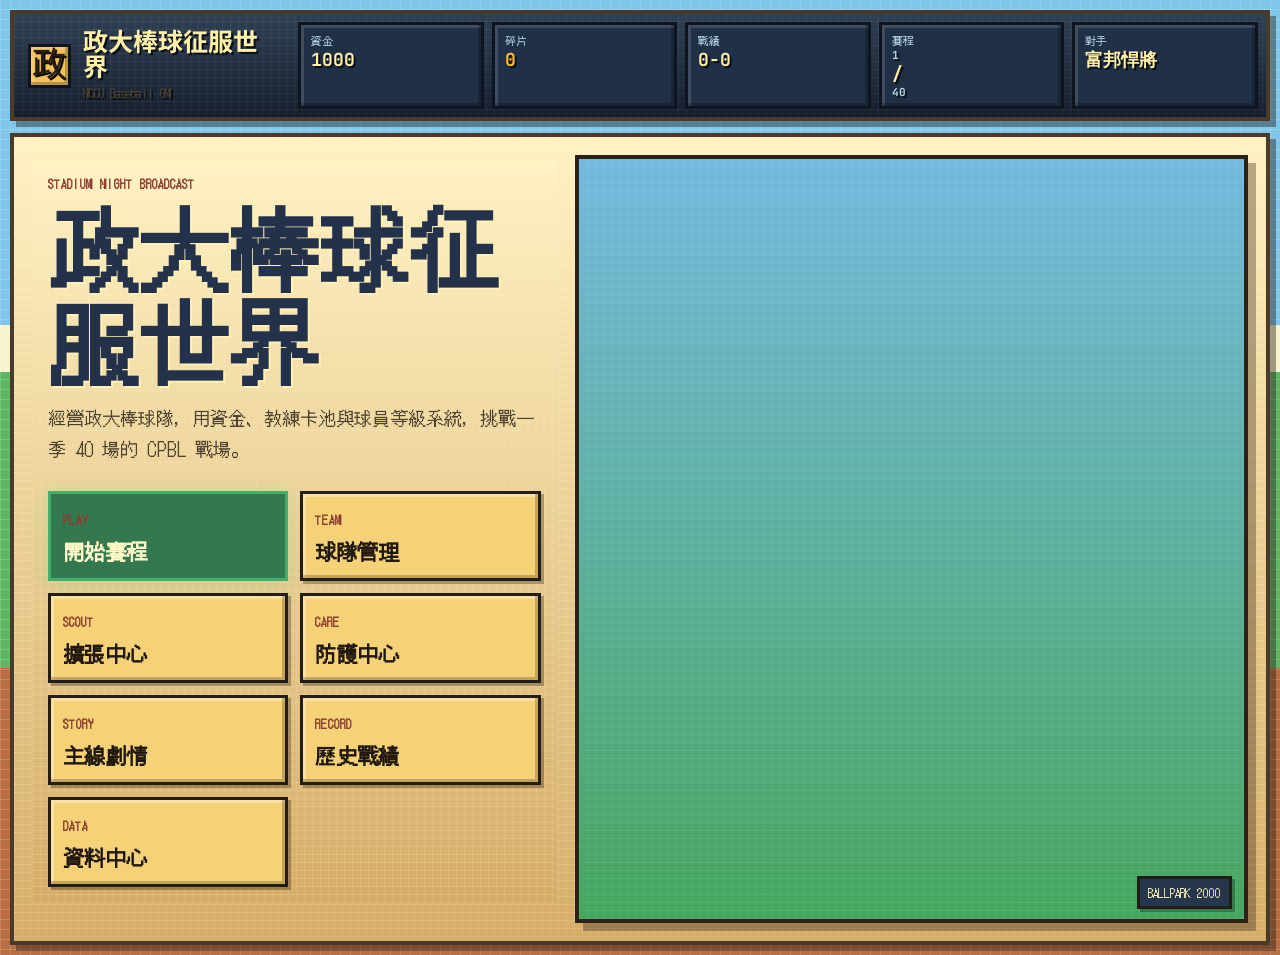
==== commit 20cae6ed: "Add files via upload" ====
--- a/index.html
+++ b/index.html
@@ -1,1673 +1,1951 @@
-<!doctype html>
-<html lang="zh-Hant">
-<head>
-  <meta charset="utf-8">
-  <meta name="viewport" content="width=device-width, initial-scale=1">
-  <title>政大棒球征服世界</title>
-  <link rel="preconnect" href="https://fonts.googleapis.com">
-  <link rel="preconnect" href="https://fonts.gstatic.com" crossorigin>
-  <link href="https://fonts.googleapis.com/css2?family=Bebas+Neue&family=DotGothic16&family=JetBrains+Mono:wght@500;700&family=Noto+Sans+TC:wght@400;500;700;900&display=swap" rel="stylesheet">
-  <link rel="stylesheet" href="style.css?v=2.11">
-</head>
-<body>
-  <div class="container">
-    <div class="app-shell">
-      <header class="hud-bar">
-        <button class="brand-lockup" type="button" data-scene="lobby" aria-label="返回大廳">
-          <span class="brand-mark">政</span>
-          <span>
-            <strong>政大棒球征服世界</strong>
-            <small>NCCU Baseball GM</small>
-          </span>
-        </button>
-        <div class="hud-stats" aria-label="球隊狀態">
-          <div class="hud-chip">
-            <span>資金</span>
-            <strong id="currency">0</strong>
-          </div>
-          <div class="hud-chip">
-            <span>碎片</span>
-            <strong id="shard-count">0</strong>
-          </div>
-          <div class="hud-chip">
-            <span>戰績</span>
-            <strong id="season-record">0-0</strong>
-          </div>
-          <div class="hud-chip">
-            <span>賽程</span>
-            <strong><span id="upcoming-match">1</span>/<span id="season-length">40</span></strong>
-          </div>
-          <div class="hud-chip hud-chip-wide">
-            <span>對手</span>
-            <strong id="opponent-name">CPBL</strong>
-          </div>
-        </div>
-      </header>
-
-      <main class="stage">
-        <section id="scene-lobby" class="scene active" aria-labelledby="lobby-title">
-          <div class="lobby-grid">
-            <div class="lobby-copy">
-              <p class="eyebrow">Stadium Night Broadcast</p>
-              <h1 id="lobby-title">政大棒球征服世界</h1>
-              <p class="lobby-subtitle">經營政大棒球隊，用資金、教練卡池與球員等級系統，挑戰一季 40 場的 CPBL 戰場。</p>
-              <div class="lobby-actions" aria-label="主要場景">
-                <button class="lobby-action primary" type="button" data-scene="pregame">
-                  <span class="action-code">PLAY</span>
-                  <strong>開始賽程</strong>
-                </button>
-                <button class="lobby-action" type="button" data-scene="roster">
-                  <span class="action-code">TEAM</span>
-                  <strong>球隊管理</strong>
-                </button>
-                <button class="lobby-action" type="button" data-scene="shop">
-                  <span class="action-code">SCOUT</span>
-                  <strong>擴張中心</strong>
-                </button>
-                <button class="lobby-action" type="button" data-scene="medical">
-                  <span class="action-code">CARE</span>
-                  <strong>防護中心</strong>
-                </button>
-                <button class="lobby-action" type="button" data-scene="storyline">
-                  <span class="action-code">STORY</span>
-                  <strong>主線劇情</strong>
-                </button>
-                <button class="lobby-action" type="button" data-scene="history">
-                  <span class="action-code">RECORD</span>
-                  <strong>歷史戰績</strong>
-                </button>
-                <button class="lobby-action" type="button" data-scene="data">
-                  <span class="action-code">DATA</span>
-                  <strong>資料中心</strong>
-                </button>
-              </div>
-            </div>
-            <div class="stadium-plate" aria-hidden="true">
-              <svg viewBox="0 0 560 420" role="img">
-                <defs>
-                  <linearGradient id="field-glow" x1="0" x2="1" y1="0" y2="1">
-                    <stop offset="0" stop-color="#4ade80"/>
-                    <stop offset="1" stop-color="#60a5fa"/>
-                  </linearGradient>
-                </defs>
-                <rect x="0" y="0" width="560" height="420" rx="28" fill="#111827"/>
-                <path d="M70 330 Q280 90 490 330 Z" fill="#10251e" stroke="#2dd4bf" stroke-width="3"/>
-                <path d="M280 100 L470 300 L280 390 L90 300 Z" fill="url(#field-glow)" opacity=".82"/>
-                <path d="M280 136 L430 295 L280 362 L130 295 Z" fill="#7c4a28" opacity=".88"/>
-                <path d="M280 165 L380 285 L280 328 L180 285 Z" fill="#13231b"/>
-                <g fill="#f8fafc">
-                  <rect x="273" y="322" width="16" height="16" transform="rotate(45 281 330)"/>
-                  <rect x="375" y="278" width="16" height="16" transform="rotate(45 383 286)"/>
-                  <rect x="273" y="158" width="16" height="16" transform="rotate(45 281 166)"/>
-                  <rect x="169" y="278" width="16" height="16" transform="rotate(45 177 286)"/>
-                </g>
-                <g stroke="#fbbf24" stroke-width="5" stroke-linecap="round" opacity=".9">
-                  <path d="M86 88 H205"/>
-                  <path d="M355 88 H474"/>
-                </g>
-                <g fill="#fbbf24" font-family="Bebas Neue, sans-serif" font-size="44">
-                  <text x="104" y="78">CPBL</text>
-                  <text x="376" y="78">2030</text>
-                </g>
-              </svg>
-            </div>
-          </div>
-        </section>
-
-        <section id="pregame-tab" class="scene" aria-labelledby="pregame-title">
-          <div class="scene-header">
-            <div>
-              <p class="eyebrow">Pre-game Room</p>
-              <h2 id="pregame-title">賽前準備</h2>
-            </div>
-            <div class="header-actions">
-              <button class="back-button" type="button" data-scene="lobby">返回大廳</button>
-              <button class="back-button primary" type="button" data-scene="match">開始比賽</button>
-            </div>
-          </div>
-          <div class="pregame-grid">
-            <section class="side-panel pregame-stadium-panel">
-              <h3>本場球場</h3>
-              <div id="pregame-stadium-info"></div>
-            </section>
-            <section class="side-panel">
-              <h3>對方先發與打線</h3>
-              <div id="pregame-opponent"></div>
-            </section>
-            <section class="side-panel">
-              <h3>我方輪值</h3>
-              <div id="pregame-rotation"></div>
-            </section>
-            <section class="side-panel">
-              <h3>今日先發打線</h3>
-              <div id="pregame-lineup"></div>
-            </section>
-            <section class="side-panel">
-              <h3>守位與板凳</h3>
-              <div id="pregame-coaches"></div>
-              <div id="pregame-defense"></div>
-              <div id="pregame-bench"></div>
-            </section>
-          </div>
-        </section>
-
-        <section id="game-tab" class="scene" aria-labelledby="match-title">
-          <div id="diamond-container" class="baseball-diamond"></div>
-          <div class="scene-header">
-            <div>
-              <p class="eyebrow">Live Match</p>
-              <h2 id="match-title">進入比賽</h2>
-            </div>
-            <button class="back-button" type="button" data-scene="lobby">返回大廳</button>
-          </div>
-
-          <div class="match-grid">
-            <section class="scoreboard-panel" aria-label="比賽資訊">
-              <div id="classic-scoreboard" class="classic-scoreboard" aria-label="像素記分板">
-                <div class="scoreboard-clock" aria-hidden="true">
-                  <span class="clock-hand hour"></span>
-                  <span class="clock-hand minute"></span>
-                </div>
-                <div class="scoreboard-status">
-                  <div><span>BATTER</span><strong id="board-batter">--</strong></div>
-                  <div><span>BALL</span><strong id="board-ball">0</strong></div>
-                  <div><span>STRIKE</span><strong id="board-strike">0</strong></div>
-                  <div><span>OUT</span><strong id="board-out">0</strong></div>
-                </div>
-                <div class="scoreboard-lines" role="table" aria-label="逐局比分">
-                  <div class="board-row board-head" role="row">
-                    <span>INNING</span><b>1</b><b>2</b><b>3</b><b>4</b><b>5</b><b>6</b><b>7</b><b>8</b><b>9</b><b>R</b><b>H</b><b>E</b>
-                  </div>
-                  <div class="board-row" role="row">
-                    <span id="board-visitor-name">VISITOR</span>
-                    <b id="line-visitor-1">0</b><b id="line-visitor-2">0</b><b id="line-visitor-3">0</b><b id="line-visitor-4">0</b><b id="line-visitor-5">0</b><b id="line-visitor-6">0</b><b id="line-visitor-7">0</b><b id="line-visitor-8">0</b><b id="line-visitor-9">0</b>
-                    <b id="line-visitor-r">0</b><b id="line-visitor-h">0</b><b id="line-visitor-e">0</b>
-                  </div>
-                  <div class="board-row" role="row">
-                    <span id="board-home-name">HOME</span>
-                    <b id="line-home-1">0</b><b id="line-home-2">0</b><b id="line-home-3">0</b><b id="line-home-4">0</b><b id="line-home-5">0</b><b id="line-home-6">0</b><b id="line-home-7">0</b><b id="line-home-8">0</b><b id="line-home-9">0</b>
-                    <b id="line-home-r">0</b><b id="line-home-h">0</b><b id="line-home-e">0</b>
-                  </div>
-                </div>
-              </div>
-              <div class="score-row">
-                <div>
-                  <span>政大棒球</span>
-                  <strong id="score-player">0</strong>
-                </div>
-                <div>
-                  <span>對手</span>
-                  <strong id="score-opponent">0</strong>
-                </div>
-              </div>
-              <div class="strategy-grid" aria-label="打席戰術">
-                <div class="strategy-group" id="strategy-group-offense">
-                  <span>進攻策略（我方打擊時）</span>
-                  <div class="strategy-buttons">
-                    <button type="button" data-offense-plan="patient" title="等球：選球 +10、巧打 +2、長打 -3、揮棒慾望 -12%。保送多、出局少，但長打也少。對控球差的投手最猛。">等球</button>
-                    <button type="button" data-offense-plan="normal" title="普通：無加成，平衡型打擊。">普通</button>
-                    <button type="button" data-offense-plan="aggressive" title="積極：長打 +6、巧打 -2、選球 -6、揮棒慾望 +12%。全壘打與長打機率上升，但三振與壞球追打增加。落後想搶分時用。">積極</button>
-                  </div>
-                </div>
-                <div class="strategy-group" id="strategy-group-defense">
-                  <span>投球策略（我方守備時）</span>
-                  <div class="strategy-buttons">
-                    <button type="button" data-pitch-plan="fastball" title="速球：球速 +5、變化 -2、好球率 +4%、長打風險 +5%。適合搶 K，但會被強打者打爆。">速球</button>
-                    <button type="button" data-pitch-plan="balanced" title="混合：無加成，平衡型配球。">混合</button>
-                    <button type="button" data-pitch-plan="breaking" title="變化：變化球 +7、控球 -3、好球率 -3%、長打風險 -4%。適合對付揮棒積極對手，三振率上升但壞球也多。">變化</button>
-                    <button type="button" data-pitch-plan="waste" title="引誘：控球 -6、好球率 -13%、對手揮棒率 +8%、長打風險 -3%。誘騙打者出棒，但容易投出保送。">引誘</button>
-                  </div>
-                </div>
-              </div>
-              <div class="control-row" aria-label="比賽操作">
-                <button id="normal-pitch" class="control-button primary" type="button">正常投球</button>
-                <button id="magic-pitch" class="control-button danger" type="button">燃燒生命</button>
-                <button id="steal-base" class="control-button accent" type="button">盜壘</button>
-                <button id="pickoff" class="control-button warning" type="button">牽制</button>
-                <button id="baserunning-mode" class="control-button ghost" type="button">跑壘：普通</button>
-                <button id="auto-toggle" class="control-button" type="button">全場自動</button>
-                <button id="toggle-weather" class="control-button ghost" type="button">切換天氣</button>
-              </div>
-              <div class="count-grid">
-                <div><span>局</span><strong><span id="inning">1</span> <span id="half">下半局</span></strong></div>
-                <div><span>B</span><strong id="balls">0</strong></div>
-                <div><span>S</span><strong id="strikes">0</strong></div>
-                <div><span>O</span><strong id="outs">0</strong></div>
-                <div><span>壘上</span><strong id="runners">無</strong></div>
-                <div><span>天氣</span><strong id="weather">晴天</strong></div>
-                <div><span>魔力</span><strong id="mana">100</strong></div>
-                <div><span>戰術</span><strong id="current-tactic">正常</strong></div>
-              </div>
-              <div class="live-panel">
-                <div>
-                  <span>攻守</span>
-                  <strong id="matchup-text">政大棒球守備</strong>
-                </div>
-                <div>
-                  <span>投手</span>
-                  <strong id="current-pitcher">-</strong>
-                </div>
-                <div>
-                  <span>打者</span>
-                  <strong id="current-batter">-</strong>
-                </div>
-                <div>
-                  <span>球場熱度</span>
-                  <strong><span id="crowd-energy">50</span>%</strong>
-                </div>
-                <div>
-                  <span>用球速</span>
-                  <strong id="last-pitch-speed">-</strong>
-                </div>
-              </div>
-              <div id="stadium-info" class="stadium-info-bar"></div>
-              <div class="season-event-bar">
-                <span>賽季事件</span>
-                <strong id="season-event">尚無事件</strong>
-              </div>
-              <div id="pitcher-stamina" class="pitcher-stamina"></div>
-              <div class="spellbook">
-                <h3>戰術卡片</h3>
-                <div id="cards" class="card-hand"></div>
-              </div>
-            </section>
-
-            <section class="log-panel" aria-label="實況轉播">
-              <h3>實況轉播</h3>
-              <div id="play-log" class="play-log"></div>
-            </section>
-
-            <aside class="match-side" aria-label="對手資訊">
-              <div class="match-tab-bar" role="tablist" aria-label="比賽資訊分頁">
-                <button id="match-tab-offense" class="match-tab-btn active" type="button" role="tab" data-match-tab="offense">進攻</button>
-                <button id="match-tab-defense" class="match-tab-btn" type="button" role="tab" data-match-tab="defense">守備</button>
-              </div>
-              <div class="side-panel match-tab-content" data-match-pane="offense">
-                <h3>我方打序（當前 + 後兩棒）</h3>
-                <div id="player-lineup"></div>
-              </div>
-              <div class="side-panel match-tab-content" data-match-pane="offense">
-                <h3>下一輪打者</h3>
-                <div id="upcoming-batters"></div>
-              </div>
-              <div class="side-panel match-tab-content" data-match-pane="defense" hidden>
-                <h3>對手打序（當前 + 後兩棒）</h3>
-                <div id="opponent-lineup"></div>
-              </div>
-              <div class="side-panel match-tab-content" data-match-pane="defense" hidden>
-                <h3>牛棚</h3>
-                <div id="bullpen"></div>
-              </div>
-            </aside>
-          </div>
-        </section>
-
-        <section id="roster-tab" class="scene" aria-labelledby="roster-title">
-          <div class="scene-header">
-            <div>
-              <p class="eyebrow">Trading Card Vault</p>
-              <h2 id="roster-title">球隊管理</h2>
-            </div>
-            <button class="back-button" type="button" data-scene="lobby">返回大廳</button>
-          </div>
-          <div id="roster-gallery" class="roster-gallery"></div>
-        </section>
-
-        <section id="shop-tab" class="scene" aria-labelledby="shop-title">
-          <div class="scene-header">
-            <div>
-              <p class="eyebrow">Expansion Center</p>
-              <h2 id="shop-title">擴張中心</h2>
-            </div>
-            <button class="back-button" type="button" data-scene="lobby">返回大廳</button>
-          </div>
-          <div class="shop-grid">
-            <article class="pool-card local">
-              <div>
-                <p class="eyebrow">Local Talent</p>
-                <h3>本地新秀池</h3>
-                <p>低初始值、高成長潛力，適合長線養成。</p>
-                <button id="scout-local" class="mini-action" type="button" onclick="buyScoutReport('local')">球探報告 50 SP</button>
-                <div id="local-pool-list" class="pool-list" aria-label="本地新秀可能名單"></div>
-              </div>
-              <button id="draw-local" class="control-button primary" type="button">抽取本地新秀 100 SP</button>
-            </article>
-            <article class="pool-card international">
-              <div>
-                <p class="eyebrow">International Star</p>
-                <h3>國際巨星池</h3>
-                <p>高能力即戰力，但年齡衰退與傷病風險更高。</p>
-                <button id="scout-international" class="mini-action" type="button" onclick="buyScoutReport('international')">球探報告 50 SP</button>
-                <div id="international-pool-list" class="pool-list" aria-label="國際巨星可能名單"></div>
-              </div>
-              <button id="draw-international" class="control-button accent" type="button">抽取國際巨星 100 SP</button>
-            </article>
-            <section class="preview-panel">
-              <h3>最新招募</h3>
-              <div id="expansion-preview" class="expansion-preview"></div>
-            </section>
-            <section class="shard-shop" aria-labelledby="shard-shop-title">
-              <header class="shard-shop-header">
-                <h3 id="shard-shop-title">碎片商店</h3>
-                <p>抽到重複球員會獲得球員碎片，集滿後可在這裡兌換傳奇英雄。</p>
-                <div class="shard-shop-balance">目前碎片：<strong id="shard-balance">0</strong></div>
-              </header>
-              <div id="shard-shop-list" class="shard-shop-list"></div>
-            </section>
-            <section class="shop-coaches-panel" aria-labelledby="shop-coaches-title">
-              <header class="shard-shop-header">
-                <h3 id="shop-coaches-title">教練卡池</h3>
-                <p>用資金抽教練卡（200 資金/抽）、聘為總教練/投手教練/打擊教練/守備教練/體能教練/跑壘教練，影響球員 XP 成長率。</p>
-              </header>
-              <div id="shop-staff-actions" class="staff-actions"></div>
-              <div id="shop-staff-list" class="staff-list"></div>
-              <div id="shop-hired-coaches" class="hired-coaches"></div>
-            </section>
-          </div>
-        </section>
-
-        <section id="medical-tab" class="scene" aria-labelledby="medical-title">
-          <div class="scene-header">
-            <div>
-              <p class="eyebrow">Medical Center</p>
-              <h2 id="medical-title">防護中心</h2>
-            </div>
-            <button class="back-button" type="button" data-scene="lobby">返回大廳</button>
-          </div>
-          <div class="medical-layout">
-            <div id="medical-list" class="medical-list"></div>
-            <div class="medical-ledger">
-              <h3>防護項目</h3>
-              <div class="ledger-row">
-                <span>物理治療</span>
-                <strong>200 SP</strong>
-              </div>
-              <div class="ledger-row">
-                <span>傷病預防</span>
-                <strong>150 SP</strong>
-              </div>
-              <div id="medical-toast" class="medical-toast" role="status" aria-live="polite"></div>
-            </div>
-          </div>
-        </section>
-
-        <section id="season-tab" class="scene legacy-scene" aria-hidden="true"></section>
-
-        <!-- v2.11：主線劇情畫面 -->
-        <section id="storyline-tab" class="scene" aria-labelledby="storyline-title">
-          <div class="scene-header">
-            <div>
-              <p class="eyebrow">Main Storyline</p>
-              <h2 id="storyline-title">主線劇情 — WBC 2030</h2>
-            </div>
-            <button class="back-button" type="button" data-scene="lobby">返回大廳</button>
-          </div>
-          <div id="storyline-body" class="storyline-body"></div>
-        </section>
-
-        <!-- v2.11：歷史戰績畫面 -->
-        <section id="history-tab" class="scene" aria-labelledby="history-title">
-          <div class="scene-header">
-            <div>
-              <p class="eyebrow">Season Archive</p>
-              <h2 id="history-title">歷史戰績回顧</h2>
-            </div>
-            <button class="back-button" type="button" data-scene="lobby">返回大廳</button>
-          </div>
-          <div id="history-body" class="history-body"></div>
-        </section>
-
-        <!-- v2.11：資料中心畫面（CSV 匯入/匯出） -->
-        <section id="data-tab" class="scene" aria-labelledby="data-title">
-          <div class="scene-header">
-            <div>
-              <p class="eyebrow">Data Center</p>
-              <h2 id="data-title">資料中心</h2>
-            </div>
-            <button class="back-button" type="button" data-scene="lobby">返回大廳</button>
-          </div>
-          <div id="data-body" class="data-body"></div>
-        </section>
-
-        <!-- v2.11：WBC 賽程畫面 -->
-        <section id="wbc-tab" class="scene" aria-labelledby="wbc-title">
-          <div class="scene-header">
-            <div>
-              <p class="eyebrow">World Baseball Classic 2030</p>
-              <h2 id="wbc-title">WBC 世界經典賽</h2>
-            </div>
-            <button class="back-button" type="button" data-scene="lobby">返回大廳</button>
-          </div>
-          <div id="wbc-body" class="wbc-body"></div>
-        </section>
-      </main>
-    </div>
-  </div>
-
-  <div id="match-summary-modal" class="modal hidden" role="dialog" aria-modal="true" aria-labelledby="summary-result">
-    <div class="modal-box">
-      <button class="modal-close" type="button" onclick="closeSummary()" aria-label="關閉">×</button>
-      <h2 id="summary-result">賽後摘要</h2>
-      <p id="summary-score"></p>
-      <p id="summary-reward"></p>
-      <p id="summary-heat"></p>
-      <div class="summary-standings">
-        <h3>聯盟戰績</h3>
-        <table>
-          <thead><tr><th>#</th><th>球隊</th><th>戰績</th><th>勝率</th><th>近況</th></tr></thead>
-          <tbody id="summary-standings"></tbody>
-        </table>
-      </div>
-    </div>
-  </div>
-
-  <div id="player-detail-modal" class="modal hidden" role="dialog" aria-modal="true" aria-labelledby="player-detail-title">
-    <div class="modal-box player-detail-box">
-      <button class="modal-close" type="button" onclick="closePlayerDetail()" aria-label="關閉">×</button>
-      <div id="player-detail-content"></div>
-    </div>
-  </div>
-
-  <script src="data.js"></script>
+﻿<!doctype html>
+<html lang="zh-Hant">
+<head>
+  <meta charset="utf-8">
+  <meta name="viewport" content="width=device-width, initial-scale=1">
+  <title>政大棒球征服世界</title>
+  <link rel="preconnect" href="https://fonts.googleapis.com">
+  <link rel="preconnect" href="https://fonts.gstatic.com" crossorigin>
+  <link href="https://fonts.googleapis.com/css2?family=Bebas+Neue&family=DotGothic16&family=JetBrains+Mono:wght@500;700&family=Noto+Sans+TC:wght@400;500;700;900&display=swap" rel="stylesheet">
+  <link rel="stylesheet" href="style.css?v=2.11">
+</head>
+<body>
+  <div class="container">
+    <div class="app-shell">
+      <header class="hud-bar">
+        <button class="brand-lockup" type="button" data-scene="lobby" aria-label="返回大廳">
+          <span class="brand-mark">政</span>
+          <span>
+            <strong>政大棒球征服世界</strong>
+            <small>NCCU Baseball GM</small>
+          </span>
+        </button>
+        <div class="hud-stats" aria-label="球隊狀態">
+          <div class="hud-chip">
+            <span>資金</span>
+            <strong id="currency">0</strong>
+          </div>
+          <div class="hud-chip">
+            <span>碎片</span>
+            <strong id="shard-count">0</strong>
+          </div>
+          <div class="hud-chip">
+            <span>戰績</span>
+            <strong id="season-record">0-0</strong>
+          </div>
+          <div class="hud-chip">
+            <span>賽程</span>
+            <strong><span id="upcoming-match">1</span>/<span id="season-length">40</span></strong>
+          </div>
+          <div class="hud-chip hud-chip-wide">
+            <span>對手</span>
+            <strong id="opponent-name">CPBL</strong>
+          </div>
+        </div>
+      </header>
+
+      <main class="stage">
+        <section id="scene-lobby" class="scene active" aria-labelledby="lobby-title">
+          <div class="lobby-grid">
+            <div class="lobby-copy">
+              <p class="eyebrow">Stadium Night Broadcast</p>
+              <h1 id="lobby-title">政大棒球征服世界</h1>
+              <p class="lobby-subtitle">經營政大棒球隊，用資金、教練卡池與球員等級系統，挑戰一季 40 場的 CPBL 戰場。</p>
+              <div class="lobby-actions" aria-label="主要場景">
+                <button class="lobby-action primary" type="button" data-scene="pregame">
+                  <span class="action-code">PLAY</span>
+                  <strong>開始賽程</strong>
+                </button>
+                <button class="lobby-action" type="button" data-scene="roster">
+                  <span class="action-code">TEAM</span>
+                  <strong>球隊管理</strong>
+                </button>
+                <button class="lobby-action" type="button" data-scene="shop">
+                  <span class="action-code">SCOUT</span>
+                  <strong>擴張中心</strong>
+                </button>
+                <button class="lobby-action" type="button" data-scene="medical">
+                  <span class="action-code">CARE</span>
+                  <strong>防護中心</strong>
+                </button>
+                <button class="lobby-action" type="button" data-scene="storyline">
+                  <span class="action-code">STORY</span>
+                  <strong>主線劇情</strong>
+                </button>
+                <button class="lobby-action" type="button" data-scene="history">
+                  <span class="action-code">RECORD</span>
+                  <strong>歷史戰績</strong>
+                </button>
+                <button class="lobby-action" type="button" data-scene="data">
+                  <span class="action-code">DATA</span>
+                  <strong>資料中心</strong>
+                </button>
+              </div>
+            </div>
+            <div class="stadium-plate" aria-hidden="true">
+              <svg viewBox="0 0 560 420" role="img">
+                <defs>
+                  <linearGradient id="field-glow" x1="0" x2="1" y1="0" y2="1">
+                    <stop offset="0" stop-color="#4ade80"/>
+                    <stop offset="1" stop-color="#60a5fa"/>
+                  </linearGradient>
+                </defs>
+                <rect x="0" y="0" width="560" height="420" rx="28" fill="#111827"/>
+                <path d="M70 330 Q280 90 490 330 Z" fill="#10251e" stroke="#2dd4bf" stroke-width="3"/>
+                <path d="M280 100 L470 300 L280 390 L90 300 Z" fill="url(#field-glow)" opacity=".82"/>
+                <path d="M280 136 L430 295 L280 362 L130 295 Z" fill="#7c4a28" opacity=".88"/>
+                <path d="M280 165 L380 285 L280 328 L180 285 Z" fill="#13231b"/>
+                <g fill="#f8fafc">
+                  <rect x="273" y="322" width="16" height="16" transform="rotate(45 281 330)"/>
+                  <rect x="375" y="278" width="16" height="16" transform="rotate(45 383 286)"/>
+                  <rect x="273" y="158" width="16" height="16" transform="rotate(45 281 166)"/>
+                  <rect x="169" y="278" width="16" height="16" transform="rotate(45 177 286)"/>
+                </g>
+                <g stroke="#fbbf24" stroke-width="5" stroke-linecap="round" opacity=".9">
+                  <path d="M86 88 H205"/>
+                  <path d="M355 88 H474"/>
+                </g>
+                <g fill="#fbbf24" font-family="Bebas Neue, sans-serif" font-size="44">
+                  <text x="104" y="78">CPBL</text>
+                  <text x="376" y="78">2030</text>
+                </g>
+              </svg>
+            </div>
+          </div>
+        </section>
+
+        <section id="pregame-tab" class="scene" aria-labelledby="pregame-title">
+          <div class="scene-header">
+            <div>
+              <p class="eyebrow">Pre-game Room</p>
+              <h2 id="pregame-title">賽前準備</h2>
+            </div>
+            <div class="header-actions">
+              <button class="back-button" type="button" data-scene="lobby">返回大廳</button>
+              <button class="back-button primary" type="button" data-scene="match">開始比賽</button>
+            </div>
+          </div>
+          <div class="pregame-grid">
+            <section class="side-panel pregame-stadium-panel">
+              <h3>本場球場</h3>
+              <div id="pregame-stadium-info"></div>
+            </section>
+            <section class="side-panel">
+              <h3>對方先發與打線</h3>
+              <div id="pregame-opponent"></div>
+            </section>
+            <section class="side-panel">
+              <h3>我方輪值</h3>
+              <div id="pregame-rotation"></div>
+            </section>
+            <section class="side-panel">
+              <h3>今日先發打線</h3>
+              <div id="pregame-lineup"></div>
+            </section>
+            <section class="side-panel">
+              <h3>守位與板凳</h3>
+              <div id="pregame-coaches"></div>
+              <div id="pregame-defense"></div>
+              <div id="pregame-bench"></div>
+            </section>
+          </div>
+        </section>
+
+        <section id="game-tab" class="scene" aria-labelledby="match-title">
+          <div id="diamond-container" class="baseball-diamond"></div>
+
+          <!-- ═══ 比賽主場景（2欄：畫面 | 控制） ══════════════════════════════ -->
+          <div class="match-arena">
+
+            <!-- 左：主視覺畫面（BattleScene Canvas） -->
+            <div class="arena-canvas-col">
+              <div class="arena-topbar">
+                <div class="arena-topbar-left">
+                  <button class="back-button back-sm" type="button" data-scene="lobby">← 返回</button>
+                  <span class="arena-label" id="match-title" aria-label="match-title">進入比賽</span>
+                </div>
+                <div class="arena-topbar-center" id="arena-count-display">
+                  <span class="count-chip"><label>局</label><strong><span id="inning">1</span><span id="half" class="half-chip">下</span></strong></span>
+                  <span class="count-chip ball-chip"><label>B</label><strong id="balls">0</strong></span>
+                  <span class="count-chip strike-chip"><label>S</label><strong id="strikes">0</strong></span>
+                  <span class="count-chip out-chip"><label>O</label><strong id="outs">0</strong></span>
+                  <span class="count-chip runner-chip"><label>壘</label><strong id="runners">無</strong></span>
+                </div>
+                <div class="arena-topbar-right">
+                  <span id="score-chip" class="score-chip">
+                    政大 <strong id="score-player">0</strong> — <strong id="score-opponent">0</strong> 對手
+                  </span>
+                </div>
+              </div>
+
+              <!-- 主 Canvas（BattleScene） -->
+              <div id="battle-canvas-container" class="battle-canvas-wrap">
+                <!-- BattleScene 自動注入 canvas -->
+              </div>
+
+              <!-- 本壘板後方壘包狀態（小型 diamond SVG） -->
+              <div class="arena-diamond-mini">
+                <svg class="diamond-svg" viewBox="0 0 120 110">
+                  <polygon points="60,6 110,55 60,104 10,55" fill="#14532d" stroke="rgba(74,222,128,0.55)" stroke-width="1.5"/>
+                  <rect id="base-second" x="52" y="14" width="16" height="14" rx="2" class="base base-empty"/>
+                  <rect id="base-first"  x="88" y="46" width="16" height="14" rx="2" class="base base-empty"/>
+                  <rect id="base-third"  x="16" y="46" width="16" height="14" rx="2" class="base base-empty"/>
+                  <circle cx="60" cy="84" r="5" fill="#d4c4a0" opacity="0.8"/>
+                </svg>
+              </div>
+
+              <!-- 球場熱度 + 天氣 + 賽季事件（底部小列） -->
+              <div class="arena-bottom-bar">
+                <span>🌤 <strong id="weather">晴天</strong></span>
+                <span>♨ 熱度 <strong><span id="crowd-energy">50</span>%</strong></span>
+                <span id="season-event" class="season-event-short">開幕戰</span>
+                <span id="stadium-info" class="stadium-info-short"></span>
+              </div>
+
+              <!-- 即時轉播日誌（場景內緊湊版） -->
+              <section class="arena-log" aria-label="實況轉播">
+                <div id="play-log" class="play-log arena-play-log"></div>
+              </section>
+            </div><!-- /arena-canvas-col -->
+
+            <!-- 右：控制面板 -->
+            <div class="arena-controls-col">
+
+              <!-- 比賽資訊（精簡） -->
+              <div class="arena-matchup-bar">
+                <div><span class="matchup-lbl">攻守</span><strong id="matchup-text">政大棒球守備</strong></div>
+                <div><span class="matchup-lbl">投手</span><strong id="current-pitcher">-</strong></div>
+                <div><span class="matchup-lbl">打者</span><strong id="current-batter">-</strong></div>
+                <div><span class="matchup-lbl">球速</span><strong id="last-pitch-speed">-</strong></div>
+                <div><span class="matchup-lbl">打策</span><strong id="batting-config">-</strong></div>
+                <div><span class="matchup-lbl">投策</span><strong id="pitch-config">-</strong></div>
+              </div>
+
+              <!-- 投手體力 -->
+              <div id="pitcher-stamina" class="pitcher-stamina arena-stamina"></div>
+
+              <!-- 記分板（古典款，側欄版） -->
+              <div id="classic-scoreboard" class="classic-scoreboard arena-scoreboard" aria-label="像素記分板">
+                <div class="scoreboard-clock" aria-hidden="true">
+                  <span class="clock-hand hour"></span>
+                  <span class="clock-hand minute"></span>
+                </div>
+                <div class="scoreboard-status">
+                  <div><span>BATTER</span><strong id="board-batter">--</strong></div>
+                  <div><span>BALL</span><strong id="board-ball">0</strong></div>
+                  <div><span>STRIKE</span><strong id="board-strike">0</strong></div>
+                  <div><span>OUT</span><strong id="board-out">0</strong></div>
+                </div>
+                <div class="scoreboard-lines" role="table">
+                  <div class="board-row board-head" role="row">
+                    <span>INI</span><b>1</b><b>2</b><b>3</b><b>4</b><b>5</b><b>6</b><b>7</b><b>8</b><b>9</b><b>R</b><b>H</b><b>E</b>
+                  </div>
+                  <div class="board-row" role="row">
+                    <span id="board-visitor-name">VISITOR</span>
+                    <b id="line-visitor-1">0</b><b id="line-visitor-2">0</b><b id="line-visitor-3">0</b><b id="line-visitor-4">0</b><b id="line-visitor-5">0</b><b id="line-visitor-6">0</b><b id="line-visitor-7">0</b><b id="line-visitor-8">0</b><b id="line-visitor-9">0</b>
+                    <b id="line-visitor-r">0</b><b id="line-visitor-h">0</b><b id="line-visitor-e">0</b>
+                  </div>
+                  <div class="board-row" role="row">
+                    <span id="board-home-name">HOME</span>
+                    <b id="line-home-1">0</b><b id="line-home-2">0</b><b id="line-home-3">0</b><b id="line-home-4">0</b><b id="line-home-5">0</b><b id="line-home-6">0</b><b id="line-home-7">0</b><b id="line-home-8">0</b><b id="line-home-9">0</b>
+                    <b id="line-home-r">0</b><b id="line-home-h">0</b><b id="line-home-e">0</b>
+                  </div>
+                </div>
+              </div>
+
+              <!-- 魔力 + 戰術 -->
+              <div class="arena-misc-row">
+                <span>💎 魔力 <strong id="mana">100</strong></span>
+                <span>🎯 <strong id="current-tactic">正常</strong></span>
+              </div>
+
+              <!-- 主操作按鈕 -->
+              <div class="arena-primary-btns">
+                <button id="normal-pitch" class="control-button primary control-button-main" type="button">
+                  <span class="btn-label">投球</span>
+                  <span class="btn-sub" id="pitch-action-sub">普通</span>
+                </button>
+                <button id="magic-pitch" class="control-button danger control-button-main" type="button">
+                  <span class="btn-label">燃燒</span>
+                  <span class="btn-sub">生命</span>
+                </button>
+                <div class="arena-secondary-btns">
+                  <button id="steal-base"       class="control-button accent"   type="button">盜壘</button>
+                  <button id="pickoff"           class="control-button warning"  type="button">牽制</button>
+                  <button id="baserunning-mode"  class="control-button ghost"    type="button">跑壘</button>
+                  <button id="auto-toggle"       class="control-button"          type="button">自動</button>
+                  <button id="toggle-weather"    class="control-button ghost"    type="button">天氣</button>
+                  <button id="auto-sim"          class="control-button"          type="button">全場</button>
+                </div>
+              </div>
+
+              <!-- 攻守對決面板 -->
+              <div class="duel-panels arena-duel-panels" aria-label="投打對決操作面板">
+
+            <!-- ❶ 守備面板（我方投球） -->
+            <section class="duel-panel panel-defense" id="panel-defense" aria-labelledby="panel-defense-title">
+              <button class="panel-toggle" type="button" aria-expanded="true" aria-controls="panel-defense-body">
+                <span id="panel-defense-title" class="panel-title">
+                  <span class="panel-icon">⚾</span>守備配球
+                </span>
+                <span class="panel-chevron" aria-hidden="true">▾</span>
+              </button>
+              <div class="panel-body" id="panel-defense-body">
+                <div class="ctrl-group">
+                  <span class="ctrl-label">投球計畫</span>
+                  <div class="ctrl-chips">
+                    <button type="button" data-pitch-plan="fastball" title="速球強攻：球速 +5、變化 -2。">速球</button>
+                    <button type="button" data-pitch-plan="balanced" title="均衡配球：無加成，平衡型配球。">混合</button>
+                    <button type="button" data-pitch-plan="breaking" title="變化球誘騙：變化 +7、控球 -3。">變化</button>
+                    <button type="button" data-pitch-plan="waste"    title="引誘出棒：控球 -6、對手揮棒率 +8%。">引誘</button>
+                  </div>
+                </div>
+                <div class="ctrl-group">
+                  <span class="ctrl-label">瞄準位置 <small class="ctrl-hint">中間框＝好球帶</small></span>
+                  <div class="aim-grid-wrap">
+                    <div class="zone-grid zone-grid-5" id="strategy-group-pitch-aim">
+                      <button type="button" data-pitch-aim="0"  class="aim-outer"></button><button type="button" data-pitch-aim="1"  class="aim-outer"></button><button type="button" data-pitch-aim="2"  class="aim-outer"></button><button type="button" data-pitch-aim="3"  class="aim-outer"></button><button type="button" data-pitch-aim="4"  class="aim-outer"></button>
+                      <button type="button" data-pitch-aim="5"  class="aim-outer"></button><button type="button" data-pitch-aim="6"  class="aim-strike"></button><button type="button" data-pitch-aim="7"  class="aim-strike"></button><button type="button" data-pitch-aim="8"  class="aim-strike"></button><button type="button" data-pitch-aim="9"  class="aim-outer"></button>
+                      <button type="button" data-pitch-aim="10" class="aim-outer"></button><button type="button" data-pitch-aim="11" class="aim-strike"></button><button type="button" data-pitch-aim="12" class="aim-strike aim-center">◎</button><button type="button" data-pitch-aim="13" class="aim-strike"></button><button type="button" data-pitch-aim="14" class="aim-outer"></button>
+                      <button type="button" data-pitch-aim="15" class="aim-outer"></button><button type="button" data-pitch-aim="16" class="aim-strike"></button><button type="button" data-pitch-aim="17" class="aim-strike"></button><button type="button" data-pitch-aim="18" class="aim-strike"></button><button type="button" data-pitch-aim="19" class="aim-outer"></button>
+                      <button type="button" data-pitch-aim="20" class="aim-outer"></button><button type="button" data-pitch-aim="21" class="aim-outer"></button><button type="button" data-pitch-aim="22" class="aim-outer"></button><button type="button" data-pitch-aim="23" class="aim-outer"></button><button type="button" data-pitch-aim="24" class="aim-outer"></button>
+                    </div>
+                    <div class="aim-axis"><span>外角</span><span>內角</span></div>
+                  </div>
+                </div>
+                <div class="ctrl-group" id="strategy-group-pitch-effort">
+                  <span class="ctrl-label">出力檔位</span>
+                  <div class="ctrl-chips ctrl-chips-effort">
+                    <button type="button" data-pitch-effort="full"   title="全力：球速最高，消耗體力較多。">全力 🔥</button>
+                    <button type="button" data-pitch-effort="normal" title="普通：標準消耗，均衡使用。">普通</button>
+                    <button type="button" data-pitch-effort="easy"   title="輕鬆：球速較低，體力消耗少。">輕鬆 💧</button>
+                  </div>
+                </div>
+              </div>
+            </section>
+
+            <!-- ❷ 進攻面板（我方打擊） -->
+            <section class="duel-panel panel-offense" id="panel-offense" aria-labelledby="panel-offense-title">
+              <button class="panel-toggle" type="button" aria-expanded="true" aria-controls="panel-offense-body">
+                <span id="panel-offense-title" class="panel-title">
+                  <span class="panel-icon">🏏</span>進攻打擊
+                </span>
+                <span class="panel-chevron" aria-hidden="true">▾</span>
+              </button>
+              <div class="panel-body" id="panel-offense-body">
+                <div class="ctrl-group" id="strategy-group-batting-advanced">
+                  <span class="ctrl-label">打擊策略</span>
+                  <div class="ctrl-chips ctrl-chips-strategy">
+                    <button type="button" data-batting-strategy="standard"  title="標準：平衡型，無加成。">標準</button>
+                    <button type="button" data-batting-strategy="power"     title="強力揮擊：長打 +10、巧打 -8。">強力</button>
+                    <button type="button" data-batting-strategy="tightZone" title="縮小好球帶：長打 +8、巧打 +3。">甜蜜點</button>
+                    <button type="button" data-batting-strategy="protect"   title="保護好球帶：巧打 +8、長打 -8。">保護</button>
+                    <button type="button" data-batting-strategy="patient"   title="耐心選球：選球 +8。">耐心</button>
+                    <button type="button" data-batting-strategy="aggressive"title="積極攻擊：長打 +4、選球 -5。">積極</button>
+                  </div>
+                </div>
+                <div class="ctrl-group" id="strategy-group-target-zone">
+                  <span class="ctrl-label">目標九宮格 <small class="ctrl-hint">預設要打哪個角落</small></span>
+                  <div class="zone-grid-wrap">
+                    <div class="zone-grid zone-grid-3 zone-grid-labeled">
+                      <button type="button" data-target-zone="0" title="左上角（外角高）">↖</button>
+                      <button type="button" data-target-zone="1" title="正上方（高球）">↑</button>
+                      <button type="button" data-target-zone="2" title="右上角（內角高）">↗</button>
+                      <button type="button" data-target-zone="3" title="左中（外角中）">←</button>
+                      <button type="button" data-target-zone="4" title="紅中（正中央）" class="zone-center">◎</button>
+                      <button type="button" data-target-zone="5" title="右中（內角中）">→</button>
+                      <button type="button" data-target-zone="6" title="左下角（外角低）">↙</button>
+                      <button type="button" data-target-zone="7" title="正下方（低球）">↓</button>
+                      <button type="button" data-target-zone="8" title="右下角（內角低）">↘</button>
+                    </div>
+                    <div class="zone-axis-h"><span>外角</span><span>內角</span></div>
+                  </div>
+                </div>
+                <div class="ctrl-group" id="strategy-group-velocity-lock">
+                  <span class="ctrl-label">鎖定球速 <small class="ctrl-hint">猜對 +8 巧打，猜錯 -14</small></span>
+                  <div class="ctrl-chips ctrl-chips-lock">
+                    <button type="button" data-velocity-lock="fast" title="鎖快速球">鎖快 ⚡</button>
+                    <button type="button" data-velocity-lock="none" title="不鎖定">不鎖</button>
+                    <button type="button" data-velocity-lock="slow" title="鎖慢速球">鎖慢 🌀</button>
+                  </div>
+                </div>
+              </div>
+            </section>
+
+              </div><!-- /arena-duel-panels -->
+
+              <!-- 打序側欄（攻守分頁） -->
+              <div class="arena-lineup-tabs">
+                <div class="match-tab-bar" role="tablist">
+                  <button id="match-tab-offense" class="match-tab-btn active" type="button" role="tab" data-match-tab="offense">進攻</button>
+                  <button id="match-tab-defense" class="match-tab-btn" type="button" role="tab" data-match-tab="defense">守備</button>
+                </div>
+                <!-- 進攻：打者 viz + 打序 -->
+                <div class="match-tab-content" data-match-pane="offense">
+                  <div id="batter-viz-container" class="arena-viz-sm"></div>
+                  <div id="player-lineup" class="arena-lineup-list"></div>
+                  <div id="upcoming-batters" class="arena-upcoming"></div>
+                </div>
+                <!-- 守備：投球 viz + 對手打序 + 牛棚 -->
+                <div class="match-tab-content" data-match-pane="defense" hidden>
+                  <div id="pitch-viz-container" class="arena-viz-sm"></div>
+                  <div id="opponent-lineup" class="arena-lineup-list"></div>
+                  <div id="bullpen" class="arena-bullpen"></div>
+                </div>
+              </div>
+
+              <!-- 戰術卡片 -->
+              <div class="spellbook arena-spellbook">
+                <h3>戰術卡片</h3>
+                <div id="cards" class="card-hand"></div>
+              </div>
+
+            </div><!-- /arena-controls-col -->
+          </div><!-- /match-arena -->
+
+        </section>
+
+        <section id="roster-tab" class="scene" aria-labelledby="roster-title">
+          <div class="scene-header">
+            <div>
+              <p class="eyebrow">Trading Card Vault</p>
+              <h2 id="roster-title">球隊管理</h2>
+            </div>
+            <button class="back-button" type="button" data-scene="lobby">返回大廳</button>
+          </div>
+          <div id="roster-gallery" class="roster-gallery"></div>
+        </section>
+
+        <section id="shop-tab" class="scene" aria-labelledby="shop-title">
+          <div class="scene-header">
+            <div>
+              <p class="eyebrow">Expansion Center</p>
+              <h2 id="shop-title">擴張中心</h2>
+            </div>
+            <button class="back-button" type="button" data-scene="lobby">返回大廳</button>
+          </div>
+          <div class="shop-grid">
+            <article class="pool-card local">
+              <div>
+                <p class="eyebrow">Local Talent</p>
+                <h3>本地新秀池</h3>
+                <p>低初始值、高成長潛力，適合長線養成。</p>
+                <button id="scout-local" class="mini-action" type="button" onclick="buyScoutReport('local')">球探報告 50 SP</button>
+                <div id="local-pool-list" class="pool-list" aria-label="本地新秀可能名單"></div>
+              </div>
+              <button id="draw-local" class="control-button primary" type="button">抽取本地新秀 100 SP</button>
+            </article>
+            <article class="pool-card international">
+              <div>
+                <p class="eyebrow">International Star</p>
+                <h3>國際巨星池</h3>
+                <p>高能力即戰力，但年齡衰退與傷病風險更高。</p>
+                <button id="scout-international" class="mini-action" type="button" onclick="buyScoutReport('international')">球探報告 50 SP</button>
+                <div id="international-pool-list" class="pool-list" aria-label="國際巨星可能名單"></div>
+              </div>
+              <button id="draw-international" class="control-button accent" type="button">抽取國際巨星 100 SP</button>
+            </article>
+            <section class="preview-panel">
+              <h3>最新招募</h3>
+              <div id="expansion-preview" class="expansion-preview"></div>
+            </section>
+            <section class="shard-shop" aria-labelledby="shard-shop-title">
+              <header class="shard-shop-header">
+                <h3 id="shard-shop-title">碎片商店</h3>
+                <p>抽到重複球員會獲得球員碎片，集滿後可在這裡兌換傳奇英雄。</p>
+                <div class="shard-shop-balance">目前碎片：<strong id="shard-balance">0</strong></div>
+              </header>
+              <div id="shard-shop-list" class="shard-shop-list"></div>
+            </section>
+            <section class="shop-coaches-panel" aria-labelledby="shop-coaches-title">
+              <header class="shard-shop-header">
+                <h3 id="shop-coaches-title">教練卡池</h3>
+                <p>用資金抽教練卡（200 資金/抽）、聘為總教練/投手教練/打擊教練/守備教練/體能教練/跑壘教練，影響球員 XP 成長率。</p>
+              </header>
+              <div id="shop-staff-actions" class="staff-actions"></div>
+              <div id="shop-staff-list" class="staff-list"></div>
+              <div id="shop-hired-coaches" class="hired-coaches"></div>
+            </section>
+          </div>
+        </section>
+
+        <section id="medical-tab" class="scene" aria-labelledby="medical-title">
+          <div class="scene-header">
+            <div>
+              <p class="eyebrow">Medical Center</p>
+              <h2 id="medical-title">防護中心</h2>
+            </div>
+            <button class="back-button" type="button" data-scene="lobby">返回大廳</button>
+          </div>
+          <div class="medical-layout">
+            <div id="medical-list" class="medical-list"></div>
+            <div class="medical-ledger">
+              <h3>防護項目</h3>
+              <div class="ledger-row">
+                <span>物理治療</span>
+                <strong>200 SP</strong>
+              </div>
+              <div class="ledger-row">
+                <span>傷病預防</span>
+                <strong>150 SP</strong>
+              </div>
+              <div id="medical-toast" class="medical-toast" role="status" aria-live="polite"></div>
+            </div>
+          </div>
+        </section>
+
+        <section id="season-tab" class="scene legacy-scene" aria-hidden="true"></section>
+
+        <!-- v2.11：主線劇情畫面 -->
+        <section id="storyline-tab" class="scene" aria-labelledby="storyline-title">
+          <div class="scene-header">
+            <div>
+              <p class="eyebrow">Main Storyline</p>
+              <h2 id="storyline-title">主線劇情 — WBC 2030</h2>
+            </div>
+            <button class="back-button" type="button" data-scene="lobby">返回大廳</button>
+          </div>
+          <div id="storyline-body" class="storyline-body"></div>
+        </section>
+
+        <!-- v2.11：歷史戰績畫面 -->
+        <section id="history-tab" class="scene" aria-labelledby="history-title">
+          <div class="scene-header">
+            <div>
+              <p class="eyebrow">Season Archive</p>
+              <h2 id="history-title">歷史戰績回顧</h2>
+            </div>
+            <button class="back-button" type="button" data-scene="lobby">返回大廳</button>
+          </div>
+          <div id="history-body" class="history-body"></div>
+        </section>
+
+        <!-- v2.11：資料中心畫面（CSV 匯入/匯出） -->
+        <section id="data-tab" class="scene" aria-labelledby="data-title">
+          <div class="scene-header">
+            <div>
+              <p class="eyebrow">Data Center</p>
+              <h2 id="data-title">資料中心</h2>
+            </div>
+            <button class="back-button" type="button" data-scene="lobby">返回大廳</button>
+          </div>
+          <div id="data-body" class="data-body"></div>
+        </section>
+
+        <!-- v2.11：WBC 賽程畫面 -->
+        <section id="wbc-tab" class="scene" aria-labelledby="wbc-title">
+          <div class="scene-header">
+            <div>
+              <p class="eyebrow">World Baseball Classic 2030</p>
+              <h2 id="wbc-title">WBC 世界經典賽</h2>
+            </div>
+            <button class="back-button" type="button" data-scene="lobby">返回大廳</button>
+          </div>
+          <div id="wbc-body" class="wbc-body"></div>
+        </section>
+      </main>
+    </div>
+  </div>
+
+  <div id="match-summary-modal" class="modal hidden" role="dialog" aria-modal="true" aria-labelledby="summary-result">
+    <div class="modal-box">
+      <button class="modal-close" type="button" onclick="closeSummary()" aria-label="關閉">×</button>
+      <h2 id="summary-result">賽後摘要</h2>
+      <p id="summary-score"></p>
+      <p id="summary-reward"></p>
+      <p id="summary-heat"></p>
+      <div class="summary-standings">
+        <h3>聯盟戰績</h3>
+        <table>
+          <thead><tr><th>#</th><th>球隊</th><th>戰績</th><th>勝率</th><th>近況</th></tr></thead>
+          <tbody id="summary-standings"></tbody>
+        </table>
+      </div>
+    </div>
+  </div>
+
+  <div id="player-detail-modal" class="modal hidden" role="dialog" aria-modal="true" aria-labelledby="player-detail-title">
+    <div class="modal-box player-detail-box">
+      <button class="modal-close" type="button" onclick="closePlayerDetail()" aria-label="關閉">×</button>
+      <div id="player-detail-content"></div>
+    </div>
+  </div>
+
+  <script src="data.js"></script>
+  <script>
+    // v2.11：在 game.js 載入前套用 localStorage 中的資料覆寫，game.js 一開始就能用到
+    (function applyDataOverridesBeforeGame() {
+      try {
+        const saved = JSON.parse(localStorage.getItem('dataOverrides') || '{}');
+        Object.entries(saved).forEach(([target, value]) => {
+          if (value) window[target] = value;
+        });
+      } catch (e) { console.warn('資料覆寫載入失敗', e); }
+    })();
+  </script>
+  <script src="art-assets/production/portraits/portrait-redrawn-manifest.js" onerror="this.remove()"></script>
+  <script src="art-assets/production/portraits/portrait-manifest.js" onerror="this.remove()"></script>
+  <script src="engine.js"></script>
+  <script src="pitch-engine.js"></script>
+  <script src="fielding-engine.js"></script>
+  <script src="baserunning-engine.js"></script>
+  <script src="defense-state-builder.js"></script>
+  <script src="pitch-result-applier.js"></script>
+  <script src="in-play-result-applier.js"></script>
+  <script src="game-renderer-modules.js"></script>
+  <script src="game-renderer.js"></script>
+  <script src="game.js"></script>
+  <script src="pitch-visualizer.js"></script>
+  <script src="batter-visualizer.js"></script>
+  <script src="battle-scene.js"></script>
+  <script src="engine-debug-panel.js"></script>
   <script>
-    // v2.11：在 game.js 載入前套用 localStorage 中的資料覆寫，game.js 一開始就能用到
-    (function applyDataOverridesBeforeGame() {
-      try {
-        const saved = JSON.parse(localStorage.getItem('dataOverrides') || '{}');
-        Object.entries(saved).forEach(([target, value]) => {
-          if (value) window[target] = value;
-        });
-      } catch (e) { console.warn('資料覆寫載入失敗', e); }
-    })();
-  </script>
-  <script src="art-assets/production/portraits/portrait-redrawn-manifest.js" onerror="this.remove()"></script>
-  <script src="art-assets/production/portraits/portrait-manifest.js" onerror="this.remove()"></script>
-  <script src="game.js"></script>
-  <script>
-    Object.assign(i18n, {
-      enterMatch: '進入比賽',
-      teamManagement: '球隊管理',
-      expansionCenter: '擴張中心',
-      medicalCenterShort: '防護中心',
-      backToLobby: '返回大廳',
-      physicalTherapy: '物理治療',
-      injuryPrevention: '傷病預防',
-      healed: '已治療',
-      protected: '保護中',
-      injuryRiskLabel: '傷病風險',
-      protectedFor: '保護剩餘',
-      matchesShort: '場',
-      healthy: '健康'
-    });
-
-    const SCENE_ID = {
-      lobby: 'scene-lobby',
-      pregame: 'pregame-tab',
-      match: 'game-tab',
-      roster: 'roster-tab',
-      shop: 'shop-tab',
-      medical: 'medical-tab',
-      // v2.11 新增
-      storyline: 'storyline-tab',
-      history: 'history-tab',
-      data: 'data-tab',
-      wbc: 'wbc-tab'
-    };
-    let currentScene = 'lobby';
-    let pregameSelectedLineupSlot = 0;
-    let pregameDragSlot = null;
-
-    function sceneElement(name) {
-      return document.getElementById(SCENE_ID[name]);
-    }
-
-    function mountScene(name) {
-      if (name === 'medical') renderMedicalScene();
-      if (name === 'pregame') renderPregameScene();
-      if (name === 'match') game.updateUI();
-      if (name === 'shop') { renderGachaPoolPreview(); renderShardShop(); renderShopStaffPanel(); }
-      // v2.11
-      if (name === 'storyline') renderStorylineScene();
-      if (name === 'history') renderHistoryScene();
-      if (name === 'data') renderDataCenterScene();
-      if (name === 'wbc') renderWBCScene();
-      syncDerivedUI();
-    }
-
-    function changeScene(name) {
-      if (!SCENE_ID[name] || name === currentScene) return;
-      const current = sceneElement(currentScene);
-      const next = sceneElement(name);
-      if (!current || !next) return;
-
-      current.classList.add('scene-exit');
-      window.setTimeout(() => {
-        current.classList.remove('active', 'scene-exit');
-        next.classList.add('active', 'scene-enter');
-        currentScene = name;
-        mountScene(name);
-        window.setTimeout(() => next.classList.remove('scene-enter'), 340);
-      }, 224);
-    }
-
-    window.changeScene = changeScene;
-    window.showTab = function(tabName) {
-      const map = { game: 'pregame', roster: 'roster', shop: 'shop', season: 'pregame' };
-      changeScene(map[tabName] || 'lobby');
-    };
-
-    document.addEventListener('click', (event) => {
-      const offensePlan = event.target.closest('[data-offense-plan]');
-      if (offensePlan) {
-        game.setOffenseApproach(offensePlan.dataset.offensePlan);
-        return;
-      }
-      const pitchPlan = event.target.closest('[data-pitch-plan]');
-      if (pitchPlan) {
-        game.setPitchPlan(pitchPlan.dataset.pitchPlan);
-        return;
-      }
-      // v1.18 #18：比賽頁進攻/守備分頁切換
-      const matchTab = event.target.closest('[data-match-tab]');
-      if (matchTab) {
-        setMatchTab(matchTab.dataset.matchTab);
-        return;
-      }
-      const trigger = event.target.closest('[data-scene]');
-      if (trigger) changeScene(trigger.dataset.scene);
-    });
-
-    // v1.18 #18：比賽頁分頁切換邏輯
-    function setMatchTab(tab) {
-      document.querySelectorAll('.match-tab-btn').forEach(btn => {
-        btn.classList.toggle('active', btn.dataset.matchTab === tab);
-      });
-      document.querySelectorAll('[data-match-pane]').forEach(pane => {
-        const show = pane.dataset.matchPane === tab;
-        pane.hidden = !show;
-      });
-    }
-    // 比賽時自動依攻守切換分頁
-    function autoSwitchMatchTab() {
-      if (currentScene !== 'match') return;
-      const isOffensive = game.currentHalf === 'bottom';
-      setMatchTab(isOffensive ? 'offense' : 'defense');
-    }
-
-    const originalAddCommentary = game.addCommentary.bind(game);
-    game.addCommentary = function(outcomeKey, player, cardActive) {
-      if (currentScene !== 'match') return;
-      return originalAddCommentary(outcomeKey, player, cardActive);
-    };
-
-    const originalUpdateUI = game.updateUI.bind(game);
-    game.updateUI = function() {
-      const result = originalUpdateUI();
-      syncDerivedUI();
-      return result;
-    };
-
-    function syncDerivedUI() {
-      const opponentName = document.getElementById('opponent-name');
-      if (opponentName) {
-        opponentName.textContent = game.currentOpponent || game.opponentTeam?.name || 'CPBL';
-      }
-
-      const pitcherPanel = document.getElementById('pitcher-stamina');
-      if (pitcherPanel) {
-        const pitcher = game.getCurrentMatchup?.().pitcher || game.roster.activeLineup.pitcher || game.pitcher;
-        const stamina = Math.max(0, Math.round(pitcher.state.stamina));
-        const max = Math.max(1, pitcher.maxStamina || 100);
-        const pct = Math.max(0, Math.min(100, Math.round((stamina / max) * 100)));
-        const meterState = pct < 30 ? 'danger' : pct < 60 ? 'warning' : 'safe';
-        pitcherPanel.innerHTML = `
-          <div class="pitcher-row">
-            <span>${pitcher.name}｜調子 ${getConditionLabel(pitcher.condition)}</span>
-            <strong>${stamina}/${max}</strong>
-          </div>
-          <div class="meter pitcher-meter ${meterState}"><span style="width:${pct}%"></span></div>
-        `;
-      }
-
-      document.querySelectorAll('#draw-local, #draw-international').forEach((button) => {
-        button.disabled = game.currency < 100;
-      });
-      [['local', '本地報告已解鎖'], ['international', '國際報告已解鎖']].forEach(([pool, label]) => {
-        const button = document.getElementById(`scout-${pool}`);
-        if (!button) return;
-        button.textContent = game.scoutingReports?.[pool] ? label : '球探報告 50 SP';
-        button.disabled = Boolean(game.scoutingReports?.[pool]);
-      });
-      const normalPitch = document.getElementById('normal-pitch');
-      const magicPitch = document.getElementById('magic-pitch');
-      const autoSim = document.getElementById('auto-sim');
-      const autoToggle = document.getElementById('auto-toggle');
-      const pickoff = document.getElementById('pickoff');
-      const steal = document.getElementById('steal-base');
-      const baserunning = document.getElementById('baserunning-mode');
-      if (normalPitch && magicPitch) {
-        const offense = game.currentHalf === 'bottom';
-        normalPitch.textContent = offense ? '進攻打席' : '守備投球';
-        magicPitch.textContent = offense ? '強攻揮擊' : '燃燒生命';
-        if (autoSim) autoSim.textContent = offense ? '模擬進攻' : '模擬守備';
-        if (autoToggle) autoToggle.textContent = game.autoSimEnabled ? '停止全場自動' : '全場自動';
-        if (pickoff) {
-          pickoff.textContent = `牽制 ${game.pickoffAttemptsThisHalf || 0}/2`;
-          pickoff.disabled = offense || !game.getCurrentRunners().some(Boolean) || game.pickoffAttemptsThisHalf >= 2;
-        }
-        if (steal) {
-          const runners = game.getCurrentRunners();
-          steal.disabled = !offense || !(runners[0] || runners[1]);
-        }
-        if (baserunning) baserunning.textContent = `跑壘：${game.getBaserunningLabel?.() || '普通'}`;
-      }
-      document.querySelectorAll('[data-offense-plan]').forEach((button) => {
-        button.classList.toggle('active', button.dataset.offensePlan === game.offenseApproach);
-      });
-      document.querySelectorAll('[data-pitch-plan]').forEach((button) => {
-        button.classList.toggle('active', button.dataset.pitchPlan === game.pitchPlan);
-      });
-
-      // v1.18 #18 #1：依攻守狀態高亮對應策略區塊，關閉另一個
-      const offenseGroup = document.getElementById('strategy-group-offense');
-      const defenseGroup = document.getElementById('strategy-group-defense');
-      const isOffensive = game.currentHalf === 'bottom';
-      if (offenseGroup) {
-        offenseGroup.classList.toggle('strategy-active', isOffensive);
-        offenseGroup.classList.toggle('strategy-inactive', !isOffensive);
-        offenseGroup.querySelectorAll('button').forEach(btn => btn.disabled = !isOffensive);
-      }
-      if (defenseGroup) {
-        defenseGroup.classList.toggle('strategy-active', !isOffensive);
-        defenseGroup.classList.toggle('strategy-inactive', isOffensive);
-        defenseGroup.querySelectorAll('button').forEach(btn => btn.disabled = isOffensive);
-      }
-
-      // v1.18 #10：球場資訊顯示（比賽頁）
-      const stadiumPanel = document.getElementById('stadium-info');
-      if (stadiumPanel && window.STADIUMS_DATA && game.currentStadiumId) {
-        const s = window.STADIUMS_DATA[game.currentStadiumId];
-        if (s) {
-          stadiumPanel.innerHTML = `🏟 <strong>${s.name}</strong>　LF ${s.LF}m / CF ${s.CF}m / RF ${s.RF}m　HR係數 ${s.hrFactor}　${s.notes ? '<small>' + s.notes + '</small>' : ''}`;
-        }
-      }
-
-      // v1.18 #18：投手用球速顯示（含球種）
-      const lastPitchSpeedEl = document.getElementById('last-pitch-speed');
-      if (lastPitchSpeedEl) {
-        const speed = game.lastPitchSpeed;
-        const type = game.lastPitchType;
-        lastPitchSpeedEl.textContent = speed ? `${type || ''} ${speed} km/h` : '-';
-      }
-
-      // v1.18 #18：自動切換進攻/守備分頁
-      if (currentScene === 'match') autoSwitchMatchTab();
-
-      if (currentScene === 'medical') renderMedicalScene();
-    }
-
-    function renderGachaPoolPreview() {
-      const localList = document.getElementById('local-pool-list');
-      const internationalList = document.getElementById('international-pool-list');
-      if (!game?.gacha || !localList || !internationalList) return;
-
-      const renderList = (target, pool) => {
-        const revealed = game.scoutingReports?.[pool];
-        target.innerHTML = game.gacha.getPoolPreview(pool).map(player => `
-          <span class="pool-pill ${player.protected ? 'locked' : ''}">
-            <strong>${player.name}</strong>
-            <small>${player.position}</small>
-            <em>${player.protected ? '保護名單' : (revealed ? player.info : '能力區間 ??')}</em>
-          </span>
-        `).join('');
-      };
-
-      renderList(localList, 'local');
-      renderList(internationalList, 'international');
-    }
-
-    function renderPregameScene() {
-      const opponent = document.getElementById('pregame-opponent');
-      const rotation = document.getElementById('pregame-rotation');
-      const lineup = document.getElementById('pregame-lineup');
-      const coaches = document.getElementById('pregame-coaches');
-      const defense = document.getElementById('pregame-defense');
-      const bench = document.getElementById('pregame-bench');
-      if (!opponent || !rotation || !lineup || !coaches || !defense || !bench) return;
-
-      // v1.18 #10：本場球場資訊
-      const stadiumInfoEl = document.getElementById('pregame-stadium-info');
-      if (stadiumInfoEl && window.STADIUMS_DATA && game.currentStadiumId) {
-        const s = window.STADIUMS_DATA[game.currentStadiumId];
-        if (s) {
-          const isHome = game.currentStadiumId === (window.HOME_STADIUM_ID || 'nccu');
-          stadiumInfoEl.innerHTML = `
-            <div class="stadium-card ${isHome ? 'home-stadium' : ''}">
-              <h4>🏟 ${s.name}${isHome ? '<small>（主場）</small>' : ''}</h4>
-              <div class="stadium-stats">
-                <span>左外野 <strong>${s.LF}m</strong></span>
-                <span>中外野 <strong>${s.CF}m</strong></span>
-                <span>右外野 <strong>${s.RF}m</strong></span>
-                <span>容納 <strong>${(s.capacity || 0).toLocaleString()}</strong></span>
-                <span>HR 係數 <strong>${s.hrFactor}</strong></span>
-              </div>
-              ${s.notes ? `<p class="stadium-note">${s.notes}</p>` : ''}
-            </div>
-          `;
-        }
-      }
-
-      // v2.11：教練卡池已搬到擴張中心，賽前不再渲染
-
-      const abilityText = (player) => player.canPitch() && player.role === 'P'
-        ? `球速 ${player.abilities.velocity} / 控球 ${player.abilities.control} / 球威 ${player.abilities.stuff}`
-        : `巧打 ${player.abilities.contact} / 長打 ${player.abilities.power} / 選球 ${player.abilities.discipline}`;
-      const teamBonus = game.getTeamBonuses();
-      const starters = new Set(game.playerBattingOrder);
-      const benchPlayers = game.roster.players
-        .map((player, index) => ({ player, index }))
-        .filter(({ player, index }) => player.level !== 'minor' && player.canBat() && !starters.has(index));
-
-      opponent.innerHTML = `
-        <p class="font-bold">${game.opponentTeam.name}</p>
-        <p>先發：${game.opponentTeam.pitcher.name} (${abilityText(game.opponentTeam.pitcher)})</p>
-        <div class="pregame-button-list">
-          ${game.opponentTeam.battingOrder.map((player, index) => `<button class="pregame-row" type="button" title="${abilityText(player)}"><span>${index + 1}. ${player.name}</span><small>${player.getPositionLabel()}｜${abilityText(player)}</small></button>`).join('')}
-        </div>
-      `;
-
-      rotation.innerHTML = `<div class="pregame-button-list">${game.rotationOrder.map((playerIndex, orderIndex) => {
-        const player = game.roster.players[playerIndex];
-        const active = orderIndex === game.rotationSlot ? ' active' : '';
-        const pitches = player.pitchTypes?.map(pitch => pitch.name).slice(0, 3).join('、') || '球種未明';
-        return `<button class="pregame-row${active}" type="button" onclick="selectPregamePitcher(${playerIndex})"><span>${orderIndex + 1}. ${player.name}</span><small>體力 ${Math.round(player.state.stamina)}/${player.maxStamina}｜調子 ${getConditionLabel(player.condition)}｜${abilityText(player)}｜${pitches}</small></button>`;
-      }).join('')}</div><p class="pregame-note">${teamBonus.label}</p>`;
-
-      lineup.innerHTML = `<div class="pregame-button-list">${game.playerBattingOrder.map((playerIndex, orderIndex) => {
-        const player = game.roster.players[playerIndex];
-        const assigned = game.getAssignedPosition(playerIndex) || 'DH';
-        const selected = orderIndex === pregameSelectedLineupSlot ? ' active' : '';
-        return `<div class="pregame-row lineup-row${selected}" draggable="true" ondragstart="dragPregameLineup(event, ${orderIndex}, ${playerIndex})" ondragover="event.preventDefault()" ondrop="dropPregameLineup(event, ${orderIndex})" onclick="selectPregameLineupSlot(${orderIndex})"><span>${orderIndex + 1}. ${player.name}</span><small>${POSITION_LABELS[assigned] || assigned}｜調子 ${getConditionLabel(player.condition)}｜${abilityText(player)}</small><div><button type="button" onclick="event.stopPropagation(); cyclePregameDefense(${playerIndex})">守位</button></div></div>`;
-      }).join('')}</div><p class="pregame-note">提示：拖拽棒次列調整打序。</p>`;
-
-      coaches.innerHTML = `
-        <h4>教練團</h4>
-        <div class="coach-grid">
-          ${game.coaches.map(coach => `<button class="coach-card ${coach.id === game.activeCoachId ? 'active' : ''}" type="button" onclick="selectCoach('${coach.id}')"><span>${coach.name}</span><small>${coach.bonus}</small></button>`).join('')}
-        </div>
-        <p class="pregame-note">熱度會在賽後轉成球探點數，主場氣氛越高，結算收益越好。</p>
-      `;
-
-      const fieldClass = { C: 'catcher', '1B': 'first', '2B': 'second', '3B': 'third', SS: 'short', LF: 'left', CF: 'center', RF: 'right', DH: 'dh' };
-      const renderFieldSlot = (slot) => {
-        const playerIndex = game.defensiveAssignments[slot];
-        const player = game.roster.players[playerIndex];
-        const penalty = player ? player.getPositionPenalty(slot) : 0;
-        return `<button class="field-position pos-${fieldClass[slot] || slot.toLowerCase()}" type="button" draggable="${player ? 'true' : 'false'}" data-slot="${slot}" ondragstart="dragDefenseSlot(event, '${slot}')" ondragover="event.preventDefault()" ondrop="dropDefenseSlot(event, '${slot}')" ${player ? `onclick="cyclePregameDefense(${playerIndex})"` : ''}><span>${POSITION_LABELS[slot] || slot}</span><strong>${player ? player.name : '未定'}</strong><small>${penalty ? `-${penalty}` : 'OK'}</small></button>`;
-      };
-      defense.innerHTML = `
-        <div class="pregame-field-board">
-          <div class="field-pixel-map" aria-label="守備位置圖">
-            <div class="field-outfield"></div>
-            <div class="field-infield"></div>
-            <div class="field-home-plate"></div>
-            ${game.defensiveSlots.filter(slot => slot !== 'DH').map(renderFieldSlot).join('')}
-          </div>
-          <div class="field-dh-panel">${renderFieldSlot('DH')}</div>
-        </div>
-        <p class="pregame-note">拖曳棒次球員或板凳球員到球場位置；拖曳兩個守位可互換。</p>`;
-
-      bench.innerHTML = `
-        <h4>板凳｜點選後換入第 ${pregameSelectedLineupSlot + 1} 棒</h4>
-        <div class="pregame-button-list">
-          ${benchPlayers.map(({ player, index }) => `<button class="pregame-row bench-row" type="button" draggable="true" ondragstart="dragPlayerToDefense(event, ${index})" onclick="swapPregameLineup(${index})"><span>${player.name}</span><small>${player.getPositionLabel()}｜調子 ${getConditionLabel(player.condition)}｜${abilityText(player)}</small></button>`).join('') || '<p class="pregame-note">目前沒有可用板凳野手。</p>'}
-        </div>
-      `;
-    }
-
-    // v2.11 #1：教練卡池 UI 渲染（從賽前移到擴張中心，並修正 roleType / xpBonus 顯示）
-    const STAFF_ROLE_LABELS = {
-      head: '總教練', pitching: '投手教練', batting: '打擊教練',
-      defense: '守備教練', conditioning: '體能教練', baserunning: '跑壘教練'
-    };
-    const STAFF_ROLE_BENEFITS = {
-      head: '全隊 XP +5–10%，戰術成功率提升',
-      pitching: '投手控球/球速/球威成長 +20–30%',
-      batting: '打者巧打/長打/選球成長 +20–30%',
-      defense: '守備能力成長 +25%、失誤率 -10%',
-      conditioning: '體力上限 +、傷病風險 -15–25%',
-      baserunning: '盜壘成功率 +、跑壘 IQ +'
-    };
-    const RARITY_COLOR = { SSR: '#FFC700', SR: '#A78BFA', R: '#60A5FA' };
-
-    // v2.11：把 xpBonus 物件顯示成易讀字串
-    function describeXpBonus(xb) {
-      if (!xb || typeof xb !== 'object') return '無';
-      const map = { all: '全體', batting: '打擊', pitching: '投手', defense: '守備', baserunning: '跑壘' };
-      const parts = Object.entries(xb)
-        .filter(([_, v]) => Number.isFinite(v) && v !== 0)
-        .map(([k, v]) => `${map[k] || k} +${v}%`);
-      return parts.length ? parts.join('、') : '無';
-    }
-
-    // v2.11：取得教練類型（roleType）的中文標籤
-    function coachRoleTypeLabel(rt) {
-      const map = { head: '總教練型', pitching: '投手教練型', batting: '打擊教練型', baserunning: '跑壘教練型' };
-      return map[rt] || (rt || '通用');
-    }
-
-    function renderShopStaffPanel() {
-      const actionEl = document.getElementById('shop-staff-actions');
-      const listEl = document.getElementById('shop-staff-list');
-      const hiredEl = document.getElementById('shop-hired-coaches');
-      if (!actionEl || !listEl || !hiredEl) return;
-
-      const drawCost = 200;
-      actionEl.innerHTML = `
-        <button class="control-button primary" type="button" onclick="drawCoachUI()" ${game.currency < drawCost ? 'disabled' : ''}>
-          抽取教練 ${drawCost} 資金
-        </button>
-        <span class="pregame-note">當前資金：<strong>${game.currency}</strong>　已聘僱教練：<strong>${(game.hiredCoaches || []).length}</strong> / ${(window.COACHES_POOL || []).length}</span>
-      `;
-
-      // game.hiredCoaches 儲存的是 id 陣列；要從 COACHES_POOL 撈完整 coach 資料
-      const pool = window.COACHES_POOL || [];
-      const hiredIds = game.hiredCoaches || [];
-      const hiredCoaches = hiredIds.map(id => pool.find(c => c.id === id)).filter(Boolean);
-      if (!hiredCoaches.length) {
-        listEl.innerHTML = '<p class="pregame-note">尚未抽到任何教練。點上方按鈕來抽卡。</p>';
-      } else {
-        listEl.innerHTML = `<h4>已抽到的教練</h4><div class="staff-card-grid">${
-          hiredCoaches.map(c => {
-            const r = c.rarity || 'R';
-            const xpStr = describeXpBonus(c.xpBonus);
-            return `
-              <article class="staff-card" style="border-color:${RARITY_COLOR[r] || '#60A5FA'}">
-                <header>
-                  <span class="staff-rarity" style="background:${RARITY_COLOR[r] || '#60A5FA'}">${r}</span>
-                  <h5>${c.name}</h5>
-                  <small>${coachRoleTypeLabel(c.roleType)}　XP 加成：${xpStr}</small>
-                </header>
-                <p class="staff-desc">${c.desc || ''}</p>
-                <p class="staff-specialty">專長：<strong>${c.specialty || '-'}</strong></p>
-                <div class="staff-actions-row">
-                  ${Object.keys(STAFF_ROLE_LABELS).map(role => {
-                    const isAssigned = game.coachingStaff?.[role]?.id === c.id;
-                    return `<button class="card-btn ${isAssigned ? 'active' : ''}" type="button" onclick="hireCoachUI('${c.id}','${role}')">${isAssigned ? '✓ 已任職' : '指派為'}${STAFF_ROLE_LABELS[role]}</button>`;
-                  }).join('')}
-                </div>
-              </article>
-            `;
-          }).join('')
-        }</div>`;
-      }
-
-      const staff = game.coachingStaff || {};
-      hiredEl.innerHTML = `<h4>當前教練團</h4><div class="hired-grid">${
-        Object.keys(STAFF_ROLE_LABELS).map(role => {
-          const c = staff[role];
-          return `
-            <div class="hired-slot">
-              <span class="hired-role">${STAFF_ROLE_LABELS[role]}</span>
-              <strong>${c ? c.name : '無'}</strong>
-              <small>${STAFF_ROLE_BENEFITS[role]}</small>
-              ${c ? `<button type="button" class="card-btn" onclick="dismissCoachUI('${role}')">解任</button>` : ''}
-            </div>
-          `;
-        }).join('')
-      }</div>`;
-    }
-
-    // 舊呼叫名稱保留相容（賽前頁渲染時若已不再有 panel id 會自動 return）
-    function renderStaffPanel() {
-      renderShopStaffPanel();
-    }
-
-    function drawCoachUI() {
-      const r = game.drawCoach();
-      if (r && r.success) {
-        game.saveManager.save(game);
-        game.updateUI();
-        // 顯示成功訊息
-        if (r.coach) {
-          alert(`🌟 抽到 ${r.coach.rarity} 教練：${r.coach.name}！\n${r.coach.desc || ''}`);
-        }
-      } else if (r && r.message) {
-        alert(r.message);
-      }
-      renderShopStaffPanel();
-    }
-    function hireCoachUI(coachId, role) {
-      const r = game.hireCoach(coachId, role);
-      if (r && r.success) {
-        game.saveManager.save(game);
-        game.updateUI();
-      } else if (r && r.message) {
-        alert(r.message);
-      }
-      renderShopStaffPanel();
-    }
-    function dismissCoachUI(role) {
-      if (game.coachingStaff && game.coachingStaff[role]) {
-        game.coachingStaff[role] = null;
-        game.saveManager.save(game);
-        renderShopStaffPanel();
-      }
-    }
-    window.drawCoachUI = drawCoachUI;
-    window.hireCoachUI = hireCoachUI;
-    window.dismissCoachUI = dismissCoachUI;
-    window.renderShopStaffPanel = renderShopStaffPanel;
-
-    function selectPregamePitcher(index) {
-      game.selectStartingPitcher(index);
-      renderPregameScene();
-    }
-
-    function selectPregameLineupSlot(slot) {
-      pregameSelectedLineupSlot = slot;
-      renderPregameScene();
-    }
-
-    function dragPregameLineup(event, slot, playerIndex) {
-      pregameDragSlot = slot;
-      event.dataTransfer?.setData('text/plain', String(slot));
-      event.dataTransfer?.setData('application/x-player-index', String(playerIndex));
-    }
-
-    function dropPregameLineup(event, slot) {
-      event.preventDefault();
-      const from = pregameDragSlot ?? Number(event.dataTransfer?.getData('text/plain'));
-      if (!Number.isInteger(from) || from === slot) return;
-      const [moved] = game.playerBattingOrder.splice(from, 1);
-      game.playerBattingOrder.splice(slot, 0, moved);
-      pregameSelectedLineupSlot = slot;
-      game.playerNextBatterIndex = 0;
-      game.autoAssignDefense();
-      game.saveManager.save(game);
-      game.updateUI();
-      renderPregameScene();
-    }
-
-    function swapPregameLineup(index) {
-      game.replaceLineupSlot(pregameSelectedLineupSlot, index);
-      renderPregameScene();
-    }
-
-    // v1.14：守位拖拽
-    let pregameDragDefenseSlot = null;
-    function dragDefenseSlot(event, slot) {
-      pregameDragDefenseSlot = slot;
-      const playerIndex = game.defensiveAssignments?.[slot];
-      event.dataTransfer?.setData('text/plain', `slot:${slot}`);
-      if (Number.isInteger(playerIndex)) {
-        event.dataTransfer?.setData('application/x-player-index', String(playerIndex));
-      }
-    }
-    function dragPlayerToDefense(event, playerIndex) {
-      event.dataTransfer?.setData('text/plain', `player:${playerIndex}`);
-      event.dataTransfer?.setData('application/x-player-index', String(playerIndex));
-    }
-    function placePlayerOnDefense(playerIndex, targetSlot) {
-      if (!Number.isInteger(playerIndex)) return false;
-      if (!game.playerBattingOrder.includes(playerIndex)) {
-        const occupant = game.defensiveAssignments?.[targetSlot];
-        const targetOrderSlot = game.playerBattingOrder.indexOf(occupant);
-        const replaceSlot = targetOrderSlot >= 0 ? targetOrderSlot : pregameSelectedLineupSlot;
-        game.replaceLineupSlot(replaceSlot, playerIndex);
-      }
-      return game.assignDefenseSlot(targetSlot, playerIndex);
-    }
-    function dropDefenseSlot(event, targetSlot) {
-      event.preventDefault();
-      const raw = event.dataTransfer?.getData('text/plain') || '';
-      const playerRaw = event.dataTransfer?.getData('application/x-player-index') || (raw.startsWith('player:') ? raw.slice(7) : '');
-      const playerIndex = Number(playerRaw);
-      if (playerRaw !== '' && Number.isInteger(playerIndex) && placePlayerOnDefense(playerIndex, targetSlot)) {
-        pregameDragDefenseSlot = null;
-        game.updateUI();
-        renderPregameScene();
-        return;
-      }
-      const fromSlot = pregameDragDefenseSlot || (raw.startsWith('slot:') ? raw.slice(5) : null);
-      pregameDragDefenseSlot = null;
-      if (!fromSlot || fromSlot === targetSlot) return;
-      game.swapDefenseSlots(fromSlot, targetSlot);
-      renderPregameScene();
-    }
-
-    // v1.14：碎片商店畫面
-    function renderShardShop() {
-      const list = document.getElementById('shard-shop-list');
-      const balance = document.getElementById('shard-balance');
-      if (!list || !balance) return;
-      balance.textContent = game.playerShards || 0;
-      const heroes = Array.isArray(window.LEGENDARY_HERO_CANDIDATES) ? window.LEGENDARY_HERO_CANDIDATES : [];
-      if (!heroes.length) {
-        list.innerHTML = '<p class="pregame-note">尚未設定傳奇英雄資料（請檢查 data.js）。</p>';
-        return;
-      }
-      list.innerHTML = heroes.map((hero, index) => {
-        const owned = (game.unlockedHeroes || []).includes(hero.name);
-        const affordable = (game.playerShards || 0) >= hero.shardCost;
-        const disabled = owned || !affordable;
-        const status = owned ? '已加入' : affordable ? '兌換' : '碎片不足';
-        const abilityHints = hero.role === 'P'
-          ? `球速 ${hero.abilities.velocity}・控球 ${hero.abilities.control}・變化 ${hero.abilities.breaking}`
-          : `巧打 ${hero.abilities.contact}・長打 ${hero.abilities.power}・走力 ${hero.abilities.speed}`;
-        return `
-          <article class="hero-card ${owned ? 'hero-owned' : ''}">
-            <header>
-              <h4>${hero.name}<small>「${hero.nickname}」</small></h4>
-              <span class="hero-cost">${hero.shardCost} 枚</span>
-            </header>
-            <p class="hero-position">${hero.role === 'P' ? '投手' : hero.role === 'T' ? '二刀流' : '野手'}・${hero.position}</p>
-            <p class="hero-abilities">${abilityHints}</p>
-            <p class="hero-traits">${(hero.traits || []).map(t => `<span class="trait-pill trait-${getTraitTier(t)}">${t}</span>`).join('')}</p>
-            <button class="hero-redeem-btn" ${disabled ? 'disabled' : ''} onclick="redeemHero(${index})">${status}</button>
-          </article>`;
-      }).join('');
-    }
-    window.renderShardShop = renderShardShop;
-
-    function movePregameLineup(index, direction) {
-      game.movePlayerInLineup(index, direction);
-      pregameSelectedLineupSlot = Math.max(0, Math.min(game.playerBattingOrder.length - 1, pregameSelectedLineupSlot + direction));
-      renderPregameScene();
-    }
-
-    function cyclePregameDefense(index) {
-      game.cycleDefensePosition(index);
-      renderPregameScene();
-    }
-
-    function selectCoach(id) {
-      game.setCoach(id);
-      renderPregameScene();
-    }
-
-    function abilityGrid(player) {
-      // v1.14：對左投/對右投仍在內部計算，但不再顯示給玩家
-      const batterStats = [
-        ['巧打', player.abilities.contact],
-        ['長打', player.abilities.power],
-        ['走力', player.abilities.speed],
-        ['守備', player.abilities.fielding],
-        ['肩力', player.abilities.arm],
-        ['選球', player.abilities.discipline],
-        ['得點圈', player.abilities.scoringPosition],
-        ['代打', player.abilities.pinchHitter]
-      ];
-      const pitcherStats = [
-        ['球速', player.abilities.velocity],
-        ['控球', player.abilities.control],
-        ['變化球', player.abilities.breaking],
-        ['體力', player.abilities.stamina],
-        ['球威', player.abilities.stuff],
-        ['危機處理', player.abilities.crisis],
-        ['牽制', player.abilities.pickoff],
-        ['快速出手', player.abilities.quickDelivery],
-        ['恢復力', player.abilities.recovery]
-      ];
-      const rows = player.canPitch() && player.role === 'P' ? pitcherStats : batterStats;
-      return rows.map(([label, value]) => `<div class="detail-stat"><span>${label}</span><strong>${Math.round(value ?? 0)}</strong></div>`).join('');
-    }
-
-    function renderPlayerDetail(index) {
-      const player = game.roster.players[index];
-      const content = document.getElementById('player-detail-content');
-      if (!player || !content) return;
-      const rank = player.getRank();
-      const traits = player.traits.length
-        ? player.traits.map(trait => `<span class="trait-pill trait-${getTraitTier(trait)}" title="${getTraitDescription(trait)}">${trait}<small>${getTraitDescription(trait)}</small></span>`).join('')
-        : '<span class="trait-pill">無特能</span>';
-      const pitches = player.pitchTypes?.length
-        ? player.pitchTypes.map(pitch => `<div class="pitch-chip"><strong>${pitch.name}</strong><span>速 ${pitch.speed}</span><span>變 ${pitch.movement}</span><span>控 ${pitch.control}</span><span>威 ${pitch.stuff}</span></div>`).join('')
-        : '<p class="pregame-note">非投手，沒有球種資料。</p>';
-      // v1.18 #17：bio
-      const bio = (window.PLAYER_BIOS && window.PLAYER_BIOS[player.name]) || '';
-      // v1.18 #2：等級與 XP
-      const lv = player.playerLevel || 1;
-      const xp = player.playerXP || 0;
-      const xpNext = Math.round(100 * Math.pow(lv, 1.5));
-      const xpPct = Math.max(0, Math.min(100, Math.round((xp / Math.max(1, xpNext)) * 100)));
-      // v1.18 #14：擅長守位
-      const sourceStats = player.sourceStats || {};
-      const preferred = sourceStats.preferredPositions || (player.role === 'P' ? ['P'] : [player.position]);
-      const preferredText = preferred.map(p => POSITION_LABELS?.[p] || p).join('、');
-      content.innerHTML = `
-        <div class="detail-header">
-          ${createPixelPortrait(player, 88)}
-          <div>
-            <p class="eyebrow">Player Sheet</p>
-            <h2 id="player-detail-title">${player.name}</h2>
-            <p>${player.englishName || player.team} ${player.nickname ? `｜${player.nickname}` : ''}</p>
-          </div>
-          <span class="rank-tag badge-${rank.toLowerCase()}">${rank}</span>
-        </div>
-        ${bio ? `<p class="player-bio">📖 ${bio}</p>` : ''}
-        <div class="detail-meta">
-          <span>${player.getRoleLabel()}</span>
-          <span>${player.getPositionLabel()}</span>
-          <span>${player.level === 'minor' ? '二軍' : '一軍'}</span>
-          <span>調子 ${getConditionLabel(player.condition)}</span>
-          <span>體力 ${Math.round(player.state.stamina)}/${player.maxStamina}</span>
-          <span>潛力 ${player.growthPotential}</span>
-        </div>
-        <div class="player-level-row">
-          <strong>球員等級 Lv.${lv}</strong>
-          <span>XP ${xp}/${xpNext}</span>
-          <div class="meter safe"><span style="width:${xpPct}%"></span></div>
-        </div>
-        <div class="detail-meta">
-          <span>擅長守位：${preferredText}</span>
-        </div>
-        <div class="detail-traits">${traits}</div>
-        <div class="detail-grid">${abilityGrid(player)}</div>
-        <h3>球種</h3>
-        <div class="pitch-list">${pitches}</div>
-        <h3>二軍訓練</h3>
-        <div class="training-row">
-          <button type="button" onclick="trainPlayerFromDetail(${index}, 'hitting')">打擊 80</button>
-          <button type="button" onclick="trainPlayerFromDetail(${index}, 'defense')">守備 70</button>
-          <button type="button" onclick="trainPlayerFromDetail(${index}, 'running')">跑壘 60</button>
-          <button type="button" onclick="trainPlayerFromDetail(${index}, 'pitching')">投手 80</button>
-          <button type="button" onclick="trainPlayerFromDetail(${index}, 'stamina')">體能 65</button>
-        </div>
-        <p class="pregame-note">提示：訓練不再直接加屬性，而是給予 XP 點數讓球員升級成長（v1.18）。</p>
-        <p id="player-detail-message" class="pregame-note"></p>
-      `;
-    }
-
-    function openPlayerDetail(index) {
-      renderPlayerDetail(index);
-      const modal = document.getElementById('player-detail-modal');
-      modal.classList.remove('hidden');
-      modal.classList.add('flex');
-    }
-
-    function closePlayerDetail() {
-      const modal = document.getElementById('player-detail-modal');
-      modal.classList.add('hidden');
-      modal.classList.remove('flex');
-    }
-
-    function trainPlayerFromDetail(index, focus) {
-      const result = game.trainPlayer(index, focus);
-      renderPlayerDetail(index);
-      const message = document.getElementById('player-detail-message');
-      if (message) message.textContent = result.message;
-      renderPregameScene();
-    }
-
-    function medicalRiskClass(staminaPct) {
-      if (staminaPct < 30) return 'danger';
-      if (staminaPct < 60) return 'warning';
-      return 'safe';
-    }
-
-    function renderMedicalScene() {
-      const list = document.getElementById('medical-list');
-      if (!list || !game?.medicalCenter) return;
-
-      if (!list.dataset.bound) {
-        list.addEventListener('click', (event) => {
-          const button = event.target.closest('.medical-btn');
-          if (!button) return;
-          const index = Number(button.dataset.index);
-          const action = button.dataset.action;
-          const result = action === 'heal'
-            ? game.medicalCenter.healPlayer(index)
-            : game.medicalCenter.protectPlayer(index);
-
-          showMedicalToast(result.message, !result.success);
-          if (result.success) game.saveManager.save(game);
-          game.updateUI();
-        });
-        list.dataset.bound = 'true';
-      }
-
-      list.innerHTML = game.roster.players.map((player, index) => {
-        const rank = player.getRank();
-        const staminaPct = Math.max(0, Math.min(100, Math.round((player.state.stamina / Math.max(1, player.maxStamina)) * 100)));
-        const protection = game.medicalCenter.protectionBuffs[index];
-        const risk = Math.round(game.medicalCenter.getInjuryProbability(index) * 100);
-        const status = protection
-          ? `<span class="status-pill protected">${i18n.protected} ${protection.duration}${i18n.matchesShort}</span>`
-          : `<span class="status-pill">${i18n.healthy}</span>`;
-        return `
-          <article class="medical-player">
-            <div class="medical-player-main">
-              <div>
-                <h3>${player.name}</h3>
-                <div class="medical-tags">
-                  <span class="rank-tag badge-${rank.toLowerCase()}">${rank}</span>
-                  <span>${i18n.injuryRiskLabel} ${risk}%</span>
-                  ${status}
-                </div>
-              </div>
-              <div class="medical-actions">
-                <button class="medical-btn" type="button" data-index="${index}" data-action="heal" ${game.currency < 200 ? 'disabled' : ''}>物理治療</button>
-                <button class="medical-btn protect" type="button" data-index="${index}" data-action="protect" ${game.currency < 150 ? 'disabled' : ''}>傷病預防</button>
-              </div>
-            </div>
-            <div class="stamina-line">
-              <span>體力 ${Math.round(player.state.stamina)}/${player.maxStamina}</span>
-              <strong>${staminaPct}%</strong>
-            </div>
-            <div class="meter ${medicalRiskClass(staminaPct)}"><span style="width:${staminaPct}%"></span></div>
-          </article>
-        `;
-      }).join('');
-    }
-
-    function showMedicalToast(message, isError) {
-      const toast = document.getElementById('medical-toast');
-      if (!toast) return;
-      toast.textContent = message;
-      toast.classList.toggle('error', Boolean(isError));
-      toast.classList.add('show');
-      window.clearTimeout(showMedicalToast.timer);
-      showMedicalToast.timer = window.setTimeout(() => toast.classList.remove('show'), 2200);
-    }
-
-    // =================================================================
-    // v2.11：主線劇情、歷史戰績、資料中心、WBC 場景 renderer
-    // =================================================================
-
-    function renderStorylineScene() {
-      const el = document.getElementById('storyline-body');
-      if (!el) return;
-      const ST = window.STORYLINE_TEXTS || {};
-      const RULES = window.WBC_QUALIFICATION_RULES || { totalSeasons: 4, startYear: 2026 };
-      const stage = game.storylineStage || 'cpbl_seasons';
-      const myPoints = (game.wbcPointsByTeam && game.wbcPointsByTeam[window.TEAM_NAME]) || 0;
-      const seasonsCompleted = (game.seasonHistory || []).length;
-
-      let body = `
-        <section class="storyline-panel">
-          <h3>${ST.introTitle || ''}</h3>
-          <div class="storyline-paragraph">
-            ${(ST.introBody || []).map(line => `<p>${line}</p>`).join('')}
-          </div>
-        </section>
-        <section class="storyline-panel">
-          <h3>WBC 積分規則</h3>
-          <ul class="storyline-rules">
-            <li>年度第一名：+${RULES.yearRank1Points} 分</li>
-            <li>年度第二名：+${RULES.yearRank2Points} 分</li>
-            <li>上半季冠軍：+${RULES.halfChampPoints} 分</li>
-            <li>下半季冠軍：+${RULES.halfChampPoints} 分</li>
-            <li>年度總冠軍：+${RULES.champPoints} 分</li>
-            <li>年度亞軍：+${RULES.runnerUpPoints} 分</li>
-            <li>季後挑戰賽敗者：+${RULES.thirdPlacePoints} 分</li>
-          </ul>
-          <p class="pregame-note">4 季結束（${RULES.startYear} ~ ${RULES.startYear + RULES.totalSeasons - 1}）後比較總積分，CPBL 7 隊中積分最高者取得 WBC 代表權。</p>
-        </section>
-        <section class="storyline-panel">
-          <h3>目前進度</h3>
-          <div class="storyline-progress">
-            <div><span>當前年份</span><strong>${game.currentYear || RULES.startYear}</strong></div>
-            <div><span>完成賽季</span><strong>${seasonsCompleted} / ${RULES.totalSeasons}</strong></div>
-            <div><span>政大累計 WBC 積分</span><strong>${myPoints}</strong></div>
-            <div><span>劇情階段</span><strong>${
-              { cpbl_seasons: 'CPBL 例行賽積分中', wbc_qualified: '已取得代表權', wbc_eliminated: '未取得代表權（遊戲結束）', wbc_running: 'WBC 進行中', game_over: '遊戲結束' }[stage] || stage
-            }</strong></div>
-          </div>
-        </section>
-      `;
-
-      // 各隊累計積分排名
-      const entries = Object.entries(game.wbcPointsByTeam || {}).sort((a, b) => b[1] - a[1]);
-      if (entries.length) {
-        body += `
-          <section class="storyline-panel">
-            <h3>各隊累計 WBC 積分</h3>
-            <table class="storyline-table">
-              <thead><tr><th>名次</th><th>球隊</th><th>累計分</th></tr></thead>
-              <tbody>${
-                entries.map(([t, p], i) => `<tr ${t === window.TEAM_NAME ? 'class="my-team"' : ''}><td>${i + 1}</td><td>${t}</td><td>${p}</td></tr>`).join('')
-              }</tbody>
-            </table>
-          </section>
-        `;
-      }
-
-      // 階段性提示
-      if (stage === 'wbc_qualified') {
-        body += `<section class="storyline-panel highlight"><h3>🎌 取得 WBC 代表權！</h3><p>到「WBC 賽事」場景開戰。</p><button class="control-button primary" type="button" data-scene="wbc">前往 WBC 賽事</button></section>`;
-      } else if (stage === 'wbc_eliminated') {
-        body += `
-          <section class="storyline-panel highlight failure">
-            <h3>${ST.failureTitle}</h3>
-            ${(ST.failureBody || []).map(p => `<p>${p}</p>`).join('')}
-            <button class="control-button" type="button" onclick="if(confirm('確定要重新開始？所有資料將被清除。')){localStorage.removeItem('baseballGame');location.reload();}">重新開始</button>
-          </section>
-        `;
-      }
-      el.innerHTML = body;
-    }
-    window.renderStorylineScene = renderStorylineScene;
-
-    function renderHistoryScene() {
-      const el = document.getElementById('history-body');
-      if (!el) return;
-      const history = game.seasonHistory || [];
-      if (!history.length) {
-        el.innerHTML = '<p class="pregame-note">尚未完成任何完整賽季，先打完一個賽季才會出現歷史紀錄。</p>';
-        return;
-      }
-      el.innerHTML = `
-        <section class="storyline-panel">
-          <h3>歷年戰績</h3>
-          <table class="storyline-table">
-            <thead>
-              <tr>
-                <th>年份</th><th>戰績</th><th>聯盟名次</th>
-                <th>上半季冠軍</th><th>下半季冠軍</th>
-                <th>總冠軍</th><th>亞軍</th>
-                <th>WBC 積分（當季 / 累計）</th>
-              </tr>
-            </thead>
-            <tbody>${
-              history.map(h => `
-                <tr ${h.year === game.currentYear ? 'class="my-team"' : ''}>
-                  <td>${h.year}</td>
-                  <td>${h.wins}-${h.losses}</td>
-                  <td>${h.finalRank ?? '-'}</td>
-                  <td>${h.firstHalfChamp || '-'}</td>
-                  <td>${h.secondHalfChamp || '-'}</td>
-                  <td>${h.playoffChampion || '-'}</td>
-                  <td>${h.playoffRunnerUp || '-'}</td>
-                  <td>${h.myWbcPoints} / <strong>${h.cumulativeWbcPoints}</strong></td>
-                </tr>
-              `).join('')
-            }</tbody>
-          </table>
-        </section>
-      `;
-    }
-    window.renderHistoryScene = renderHistoryScene;
-
-    // =================================================================
-    // v2.11 #12：資料中心 — CSV 匯入/匯出
-    // =================================================================
-    function csvEscape(v) {
-      if (v === null || v === undefined) return '';
-      const s = String(v);
-      if (s.includes(',') || s.includes('"') || s.includes('\n')) {
-        return `"${s.replace(/"/g, '""')}"`;
-      }
-      return s;
-    }
-    function rowsToCsv(headers, rows) {
-      const head = headers.map(csvEscape).join(',');
-      const body = rows.map(r => headers.map(h => {
-        let v = r[h];
-        if (Array.isArray(v)) v = v.join('|');
-        if (v && typeof v === 'object') v = JSON.stringify(v);
-        return csvEscape(v);
-      }).join(',')).join('\n');
-      return head + '\n' + body;
-    }
-    function parseCsv(text) {
-      const rows = [];
-      let cur = '', row = [], inQuote = false;
-      for (let i = 0; i < text.length; i++) {
-        const ch = text[i];
-        if (inQuote) {
-          if (ch === '"' && text[i + 1] === '"') { cur += '"'; i++; }
-          else if (ch === '"') inQuote = false;
-          else cur += ch;
-        } else {
-          if (ch === '"') inQuote = true;
-          else if (ch === ',') { row.push(cur); cur = ''; }
-          else if (ch === '\n' || ch === '\r') {
-            if (ch === '\r' && text[i + 1] === '\n') i++;
-            row.push(cur); cur = '';
-            if (row.length > 1 || row[0] !== '') rows.push(row);
-            row = [];
-          } else cur += ch;
-        }
-      }
-      if (cur !== '' || row.length) { row.push(cur); rows.push(row); }
-      if (!rows.length) return [];
-      const headers = rows[0];
-      return rows.slice(1).map(r => {
-        const obj = {};
-        headers.forEach((h, i) => { obj[h] = r[i] !== undefined ? r[i] : ''; });
-        return obj;
-      });
-    }
-    function getCurrentDataset(key) {
-      const schema = (window.DATA_SCHEMAS || {})[key];
-      if (!schema) return [];
-      if (schema.target === 'STADIUMS_DATA') {
-        // 物件 → 加 id 列出
-        const obj = window.STADIUMS_DATA || {};
-        return Object.entries(obj).map(([id, v]) => ({ id, ...v }));
-      }
-      const arr = window[schema.target];
-      return Array.isArray(arr) ? arr : [];
-    }
-    function downloadCsvForSchema(key) {
-      const schema = (window.DATA_SCHEMAS || {})[key];
-      if (!schema) return;
-      const rows = getCurrentDataset(key);
-      const csv = rowsToCsv(schema.columns, rows);
-      // 加 BOM 讓 Excel 認 UTF-8
-      const blob = new Blob(['\ufeff' + csv], { type: 'text/csv;charset=utf-8;' });
-      const url = URL.createObjectURL(blob);
-      const a = document.createElement('a');
-      a.href = url;
-      a.download = `${schema.target}.csv`;
-      a.click();
-      URL.revokeObjectURL(url);
-    }
-    function importCsvForSchema(key, file) {
-      const schema = (window.DATA_SCHEMAS || {})[key];
-      if (!schema || !file) return;
-      const reader = new FileReader();
-      reader.onload = () => {
-        try {
-          let text = String(reader.result || '');
-          if (text.charCodeAt(0) === 0xFEFF) text = text.slice(1);
-          const rows = parseCsv(text);
-          // 把資料寫回 window.（注意只覆蓋當前 session，永久化需另存 localStorage）
-          if (schema.target === 'STADIUMS_DATA') {
-            const obj = {};
-            rows.forEach(r => {
-              if (!r.id) return;
-              const { id, ...rest } = r;
-              // 數值欄位轉成 number
-              ['LF','CF','RF','fenceHeight','altitude','hrFactor','windHelp'].forEach(k => { if (rest[k] !== undefined && rest[k] !== '') rest[k] = Number(rest[k]); });
-              obj[id] = rest;
-            });
-            window.STADIUMS_DATA = obj;
-          } else {
-            // 陣列形式：轉換型別
-            const parsed = rows.map(r => {
-              const obj = { ...r };
-              // preferredPositions: 用 | 分隔
-              if (obj.preferredPositions && typeof obj.preferredPositions === 'string') {
-                obj.preferredPositions = obj.preferredPositions.split('|').filter(Boolean);
-              }
-              // 數字欄位
-              ['avg','obp','slg','ops','opsPlus','hr','sb','kRate','bbRate','errors','era','whip','fip','k9','ip','starts','LF','CF','RF','fenceHeight','altitude','hrFactor','windHelp'].forEach(k => {
-                if (obj[k] !== undefined && obj[k] !== '') obj[k] = Number(obj[k]);
-              });
-              // JSON 欄位
-              ['xpBonus','statBonus'].forEach(k => {
-                if (typeof obj[k] === 'string' && obj[k].trim()) {
-                  try { obj[k] = JSON.parse(obj[k]); } catch (e) {}
-                }
-              });
-              return obj;
-            });
-            window[schema.target] = parsed;
-          }
-          // 永久化到 localStorage（讓下次載入也保留）
-          try {
-            const saved = JSON.parse(localStorage.getItem('dataOverrides') || '{}');
-            saved[schema.target] = window[schema.target];
-            localStorage.setItem('dataOverrides', JSON.stringify(saved));
-          } catch (e) {}
-          alert(`已匯入 ${schema.label}：${rows.length} 列。請重新整理頁面讓設定生效。`);
-        } catch (err) {
-          alert('匯入失敗：' + err.message);
-        }
-      };
-      reader.readAsText(file, 'UTF-8');
-    }
-    function resetDataOverrides() {
-      if (!confirm('確定要清除所有資料覆寫？這只會清除 CSV 匯入的資料，不影響存檔。')) return;
-      localStorage.removeItem('dataOverrides');
-      alert('已清除。請重新整理頁面。');
-    }
-
-    function renderDataCenterScene() {
-      const el = document.getElementById('data-body');
-      if (!el) return;
-      const schemas = window.DATA_SCHEMAS || {};
-      const keys = Object.keys(schemas);
-      const items = keys.map(key => {
-        const s = schemas[key];
-        const count = getCurrentDataset(key).length;
-        return `
-          <article class="data-card">
-            <header>
-              <h3>${s.label}</h3>
-              <small>目前有 <strong>${count}</strong> 列；對應內部 <code>${s.target}</code></small>
-            </header>
-            <p class="data-note">${s.notes || ''}</p>
-            <p class="data-cols"><strong>欄位順序：</strong> ${s.columns.join(' / ')}</p>
-            <div class="data-actions">
-              <button class="control-button primary" type="button" onclick="downloadCsvForSchema('${key}')">下載 CSV</button>
-              <label class="control-button accent">
-                匯入 CSV
-                <input type="file" accept=".csv,text/csv" hidden onchange="importCsvForSchema('${key}', this.files && this.files[0])">
-              </label>
-            </div>
-          </article>
-        `;
-      }).join('');
-      el.innerHTML = `
-        <section class="storyline-panel">
-          <h3>📋 使用說明</h3>
-          <ul>
-            <li>每張表都可下載為 CSV，用 Excel / Google Sheets / Numbers 開啟、修改後再匯入。</li>
-            <li>CSV 已內含 BOM，Excel 開啟中文時不會亂碼。</li>
-            <li>匯入後的資料會存在瀏覽器 <code>localStorage.dataOverrides</code>，重新整理頁面才會生效（下次也會自動載入覆寫）。</li>
-            <li>陣列欄位（如 preferredPositions）以「<code>|</code>」分隔。物件欄位（如 xpBonus）請填 JSON。</li>
-            <li>不需要 Excel；CSV 是最相容的試算表格式，<strong>不會</strong>對遊戲運作造成不良影響。</li>
-          </ul>
-          <button class="control-button danger" type="button" onclick="resetDataOverrides()">清除所有資料覆寫</button>
-        </section>
-        <div class="data-grid">${items}</div>
-      `;
-    }
-    window.renderDataCenterScene = renderDataCenterScene;
-    window.downloadCsvForSchema = downloadCsvForSchema;
-    window.importCsvForSchema = importCsvForSchema;
-    window.resetDataOverrides = resetDataOverrides;
-
-    // 啟動時嘗試套用 localStorage 中的資料覆寫（在 game.js 載入前要就執行最理想，這裡只是 fallback）
-    (function applyDataOverridesEarly() {
-      try {
-        const saved = JSON.parse(localStorage.getItem('dataOverrides') || '{}');
-        Object.entries(saved).forEach(([target, value]) => {
-          if (value) window[target] = value;
-        });
-      } catch (e) {}
-    })();
-
-    // =================================================================
-    // v2.11 #11：WBC 賽事畫面
-    // =================================================================
-    function renderWBCScene() {
-      const el = document.getElementById('wbc-body');
-      if (!el) return;
-      const ST = window.STORYLINE_TEXTS || {};
-      const stage = game.storylineStage;
-
-      // 還沒取得代表權
-      if (stage !== 'wbc_qualified' && stage !== 'wbc_running') {
-        el.innerHTML = `
-          <section class="storyline-panel">
-            <h3>尚未進入 WBC 階段</h3>
-            <p>必須完成 4 個 CPBL 賽季並累積最高 WBC 積分，才能取得中華隊代表權。</p>
-            <p>當前劇情階段：<strong>${stage || 'CPBL 例行賽進行中'}</strong></p>
-            <button class="control-button primary" type="button" data-scene="storyline">查看主線劇情</button>
-          </section>
-        `;
-        return;
-      }
-
-      // 取得代表權但還沒開賽
-      if (stage === 'wbc_qualified' && !game.wbcBracket) {
-        el.innerHTML = `
-          <section class="storyline-panel">
-            <h3>🎌 中華隊代表權已就位</h3>
-            ${(ST.wbcOpening || []).map(p => `<p>${p}</p>`).join('')}
-            <button class="control-button primary" type="button" onclick="startWBCTournament()">開始 WBC 8 強單淘汰</button>
-          </section>
-        `;
-        return;
-      }
-
-      // WBC 結果已產生
-      const b = game.wbcBracket;
-      if (!b) {
-        el.innerHTML = '<p>WBC 資料尚未產生。</p>';
-        return;
-      }
-      const stageLabel = (g) => `${g.a.name} vs ${g.b.name} → <strong>${g.winner.name}</strong>`;
-      let resultBlock = '';
-      if (b.result === 'champion') {
-        resultBlock = `<section class="storyline-panel highlight"><h3>🏆 中華隊奪冠！</h3>${(ST.wbcChampion || []).map(p => `<p>${p}</p>`).join('')}</section>`;
-      } else if (b.result === 'runnerUp') {
-        resultBlock = `<section class="storyline-panel highlight"><h3>🥈 中華隊獲得亞軍！</h3><p>在冠軍戰中惜敗 ${b.eliminatedBy}。雖然沒有摘冠，但站上世界第二的位置已是台灣棒球史的高光時刻。</p></section>`;
-      } else {
-        const text = (ST.wbcDefeated || []).map(p => p.replace('{stage}', b.eliminatedStage || '').replace('{opp}', b.eliminatedBy || '')).join(' ');
-        resultBlock = `<section class="storyline-panel highlight failure"><h3>WBC 之旅結束</h3><p>${text}</p></section>`;
-      }
-      el.innerHTML = `
-        ${resultBlock}
-        <section class="storyline-panel">
-          <h3>八強</h3>
-          <ul class="wbc-bracket-list">${b.quarterfinals.map(g => `<li>${stageLabel(g)}</li>`).join('')}</ul>
-        </section>
-        <section class="storyline-panel">
-          <h3>四強</h3>
-          <ul class="wbc-bracket-list">${b.semifinals.map(g => `<li>${stageLabel(g)}</li>`).join('')}</ul>
-        </section>
-        ${b.thirdPlace ? `<section class="storyline-panel"><h3>季軍戰</h3><ul class="wbc-bracket-list"><li>${stageLabel(b.thirdPlace)}</li></ul></section>` : ''}
-        ${b.final ? `<section class="storyline-panel"><h3>冠軍戰</h3><ul class="wbc-bracket-list"><li>${stageLabel(b.final)}</li></ul></section>` : ''}
-      `;
-    }
-    window.renderWBCScene = renderWBCScene;
-
-    function startWBCTournament() {
-      game.runWBCTournament();
-      renderWBCScene();
-    }
-    window.startWBCTournament = startWBCTournament;
-
-    // 在劇情結束時呼叫對應結算
-    window.showStorylineEnding = function(stage) {
-      // 切到劇情或 WBC 畫面
-      if (stage === 'wbc_qualified') {
-        changeScene('wbc');
-      } else if (stage === 'wbc_eliminated') {
-        changeScene('storyline');
-      }
-    };
-
-    game.updateUI();
-    renderGachaPoolPreview();
-    renderShardShop();
-    renderPregameScene();
-    renderShopStaffPanel();
-  </script>
-</body>
-</html>
+    Object.assign(i18n, {
+      enterMatch: '進入比賽',
+      teamManagement: '球隊管理',
+      expansionCenter: '擴張中心',
+      medicalCenterShort: '防護中心',
+      backToLobby: '返回大廳',
+      physicalTherapy: '物理治療',
+      injuryPrevention: '傷病預防',
+      healed: '已治療',
+      protected: '保護中',
+      injuryRiskLabel: '傷病風險',
+      protectedFor: '保護剩餘',
+      matchesShort: '場',
+      healthy: '健康'
+    });
+
+    const SCENE_ID = {
+      lobby: 'scene-lobby',
+      pregame: 'pregame-tab',
+      match: 'game-tab',
+      roster: 'roster-tab',
+      shop: 'shop-tab',
+      medical: 'medical-tab',
+      // v2.11 新增
+      storyline: 'storyline-tab',
+      history: 'history-tab',
+      data: 'data-tab',
+      wbc: 'wbc-tab'
+    };
+    let currentScene = 'lobby';
+    let pregameSelectedLineupSlot = 0;
+    let pregameDragSlot = null;
+
+    function sceneElement(name) {
+      return document.getElementById(SCENE_ID[name]);
+    }
+
+    function mountScene(name) {
+      if (name === 'medical') renderMedicalScene();
+      if (name === 'pregame') {
+        // 確保棒次/輪值/守位資料在渲染前已同步
+        if (game && typeof game.normalizeManagementState === 'function') {
+          game.normalizeManagementState();
+        }
+        renderPregameScene();
+      }
+      if (name === 'match') game.updateUI();
+      if (name === 'shop') { renderGachaPoolPreview(); renderShardShop(); renderShopStaffPanel(); }
+      // v2.11
+      if (name === 'storyline') renderStorylineScene();
+      if (name === 'history') renderHistoryScene();
+      if (name === 'data') renderDataCenterScene();
+      if (name === 'wbc') renderWBCScene();
+      syncDerivedUI();
+    }
+
+    function changeScene(name) {
+      if (!SCENE_ID[name] || name === currentScene) return;
+      const current = sceneElement(currentScene);
+      const next = sceneElement(name);
+      if (!current || !next) return;
+
+      current.classList.add('scene-exit');
+      window.setTimeout(() => {
+        current.classList.remove('active', 'scene-exit');
+        next.classList.add('active', 'scene-enter');
+        currentScene = name;
+        mountScene(name);
+        window.setTimeout(() => next.classList.remove('scene-enter'), 340);
+      }, 224);
+    }
+
+    window.changeScene = changeScene;
+    window.showTab = function(tabName) {
+      const map = { game: 'pregame', roster: 'roster', shop: 'shop', season: 'pregame' };
+      changeScene(map[tabName] || 'lobby');
+    };
+
+    document.addEventListener('click', (event) => {
+      const offensePlan = event.target.closest('[data-offense-plan]');
+      if (offensePlan) {
+        game.setOffenseApproach(offensePlan.dataset.offensePlan);
+        return;
+      }
+      const pitchPlan = event.target.closest('[data-pitch-plan]');
+      if (pitchPlan) {
+        game.setPitchPlan(pitchPlan.dataset.pitchPlan);
+        return;
+      }
+      const battingStrategy = event.target.closest('[data-batting-strategy]');
+      if (battingStrategy) {
+        game.setBattingStrategy(battingStrategy.dataset.battingStrategy);
+        return;
+      }
+      const targetZone = event.target.closest('[data-target-zone]');
+      if (targetZone) {
+        game.setBattingTargetZone(Number(targetZone.dataset.targetZone));
+        return;
+      }
+      const velocityLock = event.target.closest('[data-velocity-lock]');
+      if (velocityLock) {
+        game.setBattingVelocityLock(velocityLock.dataset.velocityLock);
+        return;
+      }
+      const pitchAim = event.target.closest('[data-pitch-aim]');
+      if (pitchAim) {
+        game.setPitchAimCell(Number(pitchAim.dataset.pitchAim));
+        return;
+      }
+      const pitchEffort = event.target.closest('[data-pitch-effort]');
+      if (pitchEffort) {
+        game.setPitchEffort(pitchEffort.dataset.pitchEffort);
+        return;
+      }
+      // v1.18 #18：比賽頁進攻/守備分頁切換
+      const matchTab = event.target.closest('[data-match-tab]');
+      if (matchTab) {
+        setMatchTab(matchTab.dataset.matchTab);
+        return;
+      }
+      const trigger = event.target.closest('[data-scene]');
+      if (trigger) changeScene(trigger.dataset.scene);
+    });
+
+    // v1.18 #18：比賽頁分頁切換邏輯
+    function setMatchTab(tab) {
+      document.querySelectorAll('.match-tab-btn').forEach(btn => {
+        btn.classList.toggle('active', btn.dataset.matchTab === tab);
+      });
+      document.querySelectorAll('[data-match-pane]').forEach(pane => {
+        const show = pane.dataset.matchPane === tab;
+        pane.hidden = !show;
+      });
+    }
+    // 比賽時自動依攻守切換分頁
+    function autoSwitchMatchTab() {
+      if (currentScene !== 'match') return;
+      const isOffensive = game.currentHalf === 'bottom';
+      setMatchTab(isOffensive ? 'offense' : 'defense');
+    }
+
+    const originalAddCommentary = game.addCommentary.bind(game);
+    game.addCommentary = function(outcomeKey, player, cardActive) {
+      if (currentScene !== 'match') return;
+      return originalAddCommentary(outcomeKey, player, cardActive);
+    };
+
+    const originalUpdateUI = game.updateUI.bind(game);
+    game.updateUI = function() {
+      const result = originalUpdateUI();
+      syncDerivedUI();
+      return result;
+    };
+
+    function syncDerivedUI() {
+      const opponentName = document.getElementById('opponent-name');
+      if (opponentName) {
+        opponentName.textContent = game.currentOpponent || game.opponentTeam?.name || 'CPBL';
+      }
+
+      const pitcherPanel = document.getElementById('pitcher-stamina');
+      if (pitcherPanel) {
+        const pitcher = game.getCurrentMatchup?.().pitcher || game.roster.activeLineup.pitcher || game.pitcher;
+        const stamina = Math.max(0, Math.round(pitcher.state.stamina));
+        const max = Math.max(1, pitcher.maxStamina || 100);
+        const pct = Math.max(0, Math.min(100, Math.round((stamina / max) * 100)));
+        const meterState = pct < 30 ? 'danger' : pct < 60 ? 'warning' : 'safe';
+        pitcherPanel.innerHTML = `
+          <div class="pitcher-row">
+            <span>${pitcher.name}｜調子 ${getConditionLabel(pitcher.condition)}</span>
+            <strong>${stamina}/${max}</strong>
+          </div>
+          <div class="meter pitcher-meter ${meterState}"><span style="width:${pct}%"></span></div>
+        `;
+      }
+
+      document.querySelectorAll('#draw-local, #draw-international').forEach((button) => {
+        button.disabled = game.currency < 100;
+      });
+      [['local', '本地報告已解鎖'], ['international', '國際報告已解鎖']].forEach(([pool, label]) => {
+        const button = document.getElementById(`scout-${pool}`);
+        if (!button) return;
+        button.textContent = game.scoutingReports?.[pool] ? label : '球探報告 50 SP';
+        button.disabled = Boolean(game.scoutingReports?.[pool]);
+      });
+      const normalPitch = document.getElementById('normal-pitch');
+      const magicPitch = document.getElementById('magic-pitch');
+      const autoSim = document.getElementById('auto-sim');
+      const autoToggle = document.getElementById('auto-toggle');
+      const pickoff = document.getElementById('pickoff');
+      const steal = document.getElementById('steal-base');
+      const baserunning = document.getElementById('baserunning-mode');
+      if (normalPitch && magicPitch) {
+        const offense = game.currentHalf === 'bottom';
+        normalPitch.textContent = offense ? '進攻打席' : '守備投球';
+        magicPitch.textContent = offense ? '強攻揮擊' : '燃燒生命';
+        if (autoSim) autoSim.textContent = offense ? '模擬進攻' : '模擬守備';
+        if (autoToggle) autoToggle.textContent = game.autoSimEnabled ? '停止全場自動' : '全場自動';
+        if (pickoff) {
+          pickoff.textContent = `牽制 ${game.pickoffAttemptsThisHalf || 0}/2`;
+          pickoff.disabled = offense || !game.getCurrentRunners().some(Boolean) || game.pickoffAttemptsThisHalf >= 2;
+        }
+        if (steal) {
+          const runners = game.getCurrentRunners();
+          steal.disabled = !offense || !(runners[0] || runners[1]);
+        }
+        if (baserunning) baserunning.textContent = `跑壘：${game.getBaserunningLabel?.() || '普通'}`;
+      }
+      document.querySelectorAll('[data-offense-plan]').forEach((button) => {
+        button.classList.toggle('active', button.dataset.offensePlan === game.offenseApproach);
+      });
+      document.querySelectorAll('[data-pitch-plan]').forEach((button) => {
+        button.classList.toggle('active', button.dataset.pitchPlan === game.pitchPlan);
+      });
+      document.querySelectorAll('[data-batting-strategy]').forEach((button) => {
+        button.classList.toggle('active', button.dataset.battingStrategy === game.battingStrategy);
+      });
+      document.querySelectorAll('[data-target-zone]').forEach((button) => {
+        button.classList.toggle('active', Number(button.dataset.targetZone) === Number(game.battingTargetZone));
+      });
+      document.querySelectorAll('[data-velocity-lock]').forEach((button) => {
+        button.classList.toggle('active', button.dataset.velocityLock === game.battingVelocityLock);
+      });
+      document.querySelectorAll('[data-pitch-aim]').forEach((button) => {
+        button.classList.toggle('active', Number(button.dataset.pitchAim) === Number(game.pitchAimCell));
+      });
+      document.querySelectorAll('[data-pitch-effort]').forEach((button) => {
+        button.classList.toggle('active', button.dataset.pitchEffort === game.pitchEffort);
+      });
+
+      // v1.18 #18 #1：依攻守狀態高亮對應策略區塊，關閉另一個
+      const offenseGroup = document.getElementById('strategy-group-offense');
+      const defenseGroup = document.getElementById('strategy-group-defense');
+      const battingAdvancedGroup = document.getElementById('strategy-group-batting-advanced');
+      const targetZoneGroup = document.getElementById('strategy-group-target-zone');
+      const velocityLockGroup = document.getElementById('strategy-group-velocity-lock');
+      const pitchAimGroup = document.getElementById('strategy-group-pitch-aim');
+      const pitchEffortGroup = document.getElementById('strategy-group-pitch-effort');
+      const isOffensive = game.currentHalf === 'bottom';
+      if (offenseGroup) {
+        offenseGroup.classList.toggle('strategy-active', isOffensive);
+        offenseGroup.classList.toggle('strategy-inactive', !isOffensive);
+        offenseGroup.querySelectorAll('button').forEach(btn => btn.disabled = !isOffensive);
+      }
+      if (defenseGroup) {
+        defenseGroup.classList.toggle('strategy-active', !isOffensive);
+        defenseGroup.classList.toggle('strategy-inactive', isOffensive);
+        defenseGroup.querySelectorAll('button').forEach(btn => btn.disabled = isOffensive);
+      }
+      if (battingAdvancedGroup) {
+        battingAdvancedGroup.classList.toggle('strategy-active', isOffensive);
+        battingAdvancedGroup.classList.toggle('strategy-inactive', !isOffensive);
+        battingAdvancedGroup.querySelectorAll('button').forEach(btn => btn.disabled = !isOffensive);
+      }
+      if (targetZoneGroup) {
+        targetZoneGroup.classList.toggle('strategy-active', isOffensive);
+        targetZoneGroup.classList.toggle('strategy-inactive', !isOffensive);
+        targetZoneGroup.querySelectorAll('button').forEach(btn => btn.disabled = !isOffensive);
+      }
+      if (velocityLockGroup) {
+        velocityLockGroup.classList.toggle('strategy-active', isOffensive);
+        velocityLockGroup.classList.toggle('strategy-inactive', !isOffensive);
+        velocityLockGroup.querySelectorAll('button').forEach(btn => btn.disabled = !isOffensive);
+      }
+      if (pitchAimGroup) {
+        pitchAimGroup.classList.toggle('strategy-active', !isOffensive);
+        pitchAimGroup.classList.toggle('strategy-inactive', isOffensive);
+        pitchAimGroup.querySelectorAll('button').forEach(btn => btn.disabled = isOffensive);
+      }
+      if (pitchEffortGroup) {
+        pitchEffortGroup.classList.toggle('strategy-active', !isOffensive);
+        pitchEffortGroup.classList.toggle('strategy-inactive', isOffensive);
+        pitchEffortGroup.querySelectorAll('button').forEach(btn => btn.disabled = isOffensive);
+      }
+
+      // v1.18 #10：球場資訊顯示（比賽頁）
+      const stadiumPanel = document.getElementById('stadium-info');
+      if (stadiumPanel && window.STADIUMS_DATA && game.currentStadiumId) {
+        const s = window.STADIUMS_DATA[game.currentStadiumId];
+        if (s) {
+          stadiumPanel.innerHTML = `🏟 <strong>${s.name}</strong>　LF ${s.LF}m / CF ${s.CF}m / RF ${s.RF}m　HR係數 ${s.hrFactor}　${s.notes ? '<small>' + s.notes + '</small>' : ''}`;
+        }
+      }
+
+      // v1.18 #18：投手用球速顯示（含球種）
+      const lastPitchSpeedEl = document.getElementById('last-pitch-speed');
+      if (lastPitchSpeedEl) {
+        const speed = game.lastPitchSpeed;
+        const type = game.lastPitchType;
+        lastPitchSpeedEl.textContent = speed ? `${type || ''} ${speed} km/h` : '-';
+      }
+      const battingConfigEl = document.getElementById('batting-config');
+      if (battingConfigEl) {
+        const strategyLabel = {
+          standard: '標準',
+          power: '強力揮擊',
+          tightZone: '縮小好球帶',
+          protect: '保護好球帶',
+          patient: '耐心選球',
+          aggressive: '積極攻擊'
+        }[game.battingStrategy] || '標準';
+        const lockLabel = { fast: '快', slow: '慢', none: '不鎖' }[game.battingVelocityLock] || '不鎖';
+        const zone = Number.isFinite(Number(game.battingTargetZone)) ? Number(game.battingTargetZone) + 1 : 5;
+        battingConfigEl.textContent = `${strategyLabel}｜目標 ${zone}｜鎖速 ${lockLabel}`;
+      }
+      const pitchConfigEl = document.getElementById('pitch-config');
+      if (pitchConfigEl) {
+        const effortLabel = { full: '全力', normal: '普通', easy: '輕鬆' }[game.pitchEffort] || '普通';
+        const aim = Number.isFinite(Number(game.pitchAimCell)) ? Number(game.pitchAimCell) : 12;
+        const row = Math.floor(aim / 5) + 1;
+        const col = (aim % 5) + 1;
+        pitchConfigEl.textContent = `${game.getPitchPlanLabel?.() || '混合配球'}｜出力 ${effortLabel}｜瞄準 ${row}-${col}`;
+      }
+
+      // v1.18 #18：自動切換進攻/守備分頁
+      // ── 攻守面板高亮同步（duel-panel v2.0）────────────────────────────
+      const panelDefense = document.getElementById('panel-defense');
+      const panelOffense = document.getElementById('panel-offense');
+      if (panelDefense && panelOffense) {
+        if (isOffensive) {
+          panelOffense.classList.add('strategy-active');
+          panelOffense.classList.remove('strategy-inactive');
+          panelDefense.classList.add('strategy-inactive');
+          panelDefense.classList.remove('strategy-active');
+          const defToggle = panelDefense.querySelector('.panel-toggle');
+          if (defToggle) defToggle.setAttribute('aria-expanded', 'false');
+          const offToggle = panelOffense.querySelector('.panel-toggle');
+          if (offToggle && offToggle.getAttribute('aria-expanded') === 'false') {
+            offToggle.setAttribute('aria-expanded', 'true');
+          }
+        } else {
+          panelDefense.classList.add('strategy-active');
+          panelDefense.classList.remove('strategy-inactive');
+          panelOffense.classList.add('strategy-inactive');
+          panelOffense.classList.remove('strategy-active');
+          const offToggle = panelOffense.querySelector('.panel-toggle');
+          if (offToggle) offToggle.setAttribute('aria-expanded', 'false');
+          const defToggle = panelDefense.querySelector('.panel-toggle');
+          if (defToggle && defToggle.getAttribute('aria-expanded') === 'false') {
+            defToggle.setAttribute('aria-expanded', 'true');
+          }
+        }
+      }
+
+      if (currentScene === 'match') autoSwitchMatchTab();
+
+      if (currentScene === 'medical') renderMedicalScene();
+    }
+
+    function renderGachaPoolPreview() {
+      const localList = document.getElementById('local-pool-list');
+      const internationalList = document.getElementById('international-pool-list');
+      if (!game?.gacha || !localList || !internationalList) return;
+
+      const renderList = (target, pool) => {
+        const revealed = game.scoutingReports?.[pool];
+        target.innerHTML = game.gacha.getPoolPreview(pool).map(player => `
+          <span class="pool-pill ${player.protected ? 'locked' : ''}">
+            <strong>${player.name}</strong>
+            <small>${player.position}</small>
+            <em>${player.protected ? '保護名單' : (revealed ? player.info : '能力區間 ??')}</em>
+          </span>
+        `).join('');
+      };
+
+      renderList(localList, 'local');
+      renderList(internationalList, 'international');
+    }
+
+    function renderPregameScene() {
+      const opponent = document.getElementById('pregame-opponent');
+      const rotation = document.getElementById('pregame-rotation');
+      const lineup = document.getElementById('pregame-lineup');
+      const coaches = document.getElementById('pregame-coaches');
+      const defense = document.getElementById('pregame-defense');
+      const bench = document.getElementById('pregame-bench');
+      if (!opponent || !rotation || !lineup || !coaches || !defense || !bench) return;
+
+      // v1.18 #10：本場球場資訊
+      const stadiumInfoEl = document.getElementById('pregame-stadium-info');
+      if (stadiumInfoEl && window.STADIUMS_DATA && game.currentStadiumId) {
+        const s = window.STADIUMS_DATA[game.currentStadiumId];
+        if (s) {
+          const isHome = game.currentStadiumId === (window.HOME_STADIUM_ID || 'nccu');
+          stadiumInfoEl.innerHTML = `
+            <div class="stadium-card ${isHome ? 'home-stadium' : ''}">
+              <h4>🏟 ${s.name}${isHome ? '<small>（主場）</small>' : ''}</h4>
+              <div class="stadium-stats">
+                <span>左外野 <strong>${s.LF}m</strong></span>
+                <span>中外野 <strong>${s.CF}m</strong></span>
+                <span>右外野 <strong>${s.RF}m</strong></span>
+                <span>容納 <strong>${(s.capacity || 0).toLocaleString()}</strong></span>
+                <span>HR 係數 <strong>${s.hrFactor}</strong></span>
+              </div>
+              ${s.notes ? `<p class="stadium-note">${s.notes}</p>` : ''}
+            </div>
+          `;
+        }
+      }
+
+      // v2.11：教練卡池已搬到擴張中心，賽前不再渲染
+
+      const abilityText = (player) => player.canPitch() && player.role === 'P'
+        ? `球速 ${player.abilities.velocity} / 控球 ${player.abilities.control} / 球威 ${player.abilities.stuff}`
+        : `巧打 ${player.abilities.contact} / 長打 ${player.abilities.power} / 選球 ${player.abilities.discipline}`;
+      const teamBonus = game.getTeamBonuses();
+      const starters = new Set(game.playerBattingOrder);
+      const benchPlayers = game.roster.players
+        .map((player, index) => ({ player, index }))
+        .filter(({ player, index }) => player.level !== 'minor' && player.canBat() && !starters.has(index));
+
+      opponent.innerHTML = `
+        <p class="font-bold">${game.opponentTeam.name}</p>
+        <p>先發：${game.opponentTeam.pitcher.name} (${abilityText(game.opponentTeam.pitcher)})</p>
+        <div class="pregame-button-list">
+          ${game.opponentTeam.battingOrder.map((player, index) => `<button class="pregame-row" type="button" title="${abilityText(player)}"><span>${index + 1}. ${player.name}</span><small>${player.getPositionLabel()}｜${abilityText(player)}</small></button>`).join('')}
+        </div>
+      `;
+
+      const rotationEmpty = !game.rotationOrder.length;
+      rotation.innerHTML = rotationEmpty
+        ? `<p class="pregame-note">尚未分配輪值投手。<button type="button" class="pregame-auto-btn" onclick="game.normalizeManagementState();renderPregameScene()">自動排陣</button></p>`
+        : `<div class="pregame-button-list">${game.rotationOrder.map((playerIndex, orderIndex) => {
+        const player = game.roster.players[playerIndex];
+        if (!player) return '';
+        const active = orderIndex === game.rotationSlot ? ' active' : '';
+        const pitches = player.pitchTypes?.map(pitch => pitch.name).slice(0, 3).join('、') || '球種未明';
+        return `<button class="pregame-row${active}" type="button" onclick="selectPregamePitcher(${playerIndex})"><span>${orderIndex + 1}. ${player.name}</span><small>體力 ${Math.round(player.state.stamina)}/${player.maxStamina}｜調子 ${getConditionLabel(player.condition)}｜${abilityText(player)}｜${pitches}</small></button>`;
+      }).filter(Boolean).join('')}</div><p class="pregame-note">${teamBonus.label}</p>`;
+
+      const lineupEmpty = !game.playerBattingOrder.length;
+      lineup.innerHTML = lineupEmpty
+        ? `<p class="pregame-note">尚未分配打線。<button type="button" class="pregame-auto-btn" onclick="game.normalizeManagementState();renderPregameScene()">自動排陣</button></p>`
+        : `<div class="pregame-button-list">${game.playerBattingOrder.map((playerIndex, orderIndex) => {
+        const player = game.roster.players[playerIndex];
+        if (!player) return '';
+        const assigned = game.getAssignedPosition(playerIndex) || 'DH';
+        const selected = orderIndex === pregameSelectedLineupSlot ? ' active' : '';
+        return `<div class="pregame-row lineup-row${selected}" draggable="true" ondragstart="dragPregameLineup(event, ${orderIndex}, ${playerIndex})" ondragover="event.preventDefault()" ondrop="dropPregameLineup(event, ${orderIndex})" onclick="selectPregameLineupSlot(${orderIndex})"><span>${orderIndex + 1}. ${player.name}</span><small>${POSITION_LABELS[assigned] || assigned}｜調子 ${getConditionLabel(player.condition)}｜${abilityText(player)}</small><div><button type="button" onclick="event.stopPropagation(); cyclePregameDefense(${playerIndex})">守位</button></div></div>`;
+      }).filter(Boolean).join('')}</div><p class="pregame-note">提示：拖拽棒次列調整打序。</p>`;
+
+      coaches.innerHTML = `
+        <h4>教練團</h4>
+        <div class="coach-grid">
+          ${game.coaches.map(coach => `<button class="coach-card ${coach.id === game.activeCoachId ? 'active' : ''}" type="button" onclick="selectCoach('${coach.id}')"><span>${coach.name}</span><small>${coach.bonus}</small></button>`).join('')}
+        </div>
+        <p class="pregame-note">熱度會在賽後轉成球探點數，主場氣氛越高，結算收益越好。</p>
+      `;
+
+      const fieldClass = { C: 'catcher', '1B': 'first', '2B': 'second', '3B': 'third', SS: 'short', LF: 'left', CF: 'center', RF: 'right', DH: 'dh' };
+      const renderFieldSlot = (slot) => {
+        const playerIndex = game.defensiveAssignments[slot];
+        const player = game.roster.players[playerIndex];
+        const penalty = player ? player.getPositionPenalty(slot) : 0;
+        return `<button class="field-position pos-${fieldClass[slot] || slot.toLowerCase()}" type="button" draggable="${player ? 'true' : 'false'}" data-slot="${slot}" ondragstart="dragDefenseSlot(event, '${slot}')" ondragover="event.preventDefault()" ondrop="dropDefenseSlot(event, '${slot}')" ${player ? `onclick="cyclePregameDefense(${playerIndex})"` : ''}><span>${POSITION_LABELS[slot] || slot}</span><strong>${player ? player.name : '未定'}</strong><small>${penalty ? `-${penalty}` : 'OK'}</small></button>`;
+      };
+      defense.innerHTML = `
+        <div class="pregame-field-board">
+          <div class="field-pixel-map" aria-label="守備位置圖">
+            <div class="field-outfield"></div>
+            <div class="field-infield"></div>
+            <div class="field-home-plate"></div>
+            ${game.defensiveSlots.filter(slot => slot !== 'DH').map(renderFieldSlot).join('')}
+          </div>
+          <div class="field-dh-panel">${renderFieldSlot('DH')}</div>
+        </div>
+        <p class="pregame-note">拖曳棒次球員或板凳球員到球場位置；拖曳兩個守位可互換。</p>`;
+
+      bench.innerHTML = `
+        <h4>板凳｜點選後換入第 ${pregameSelectedLineupSlot + 1} 棒</h4>
+        <div class="pregame-button-list">
+          ${benchPlayers.map(({ player, index }) => `<button class="pregame-row bench-row" type="button" draggable="true" ondragstart="dragPlayerToDefense(event, ${index})" onclick="swapPregameLineup(${index})"><span>${player.name}</span><small>${player.getPositionLabel()}｜調子 ${getConditionLabel(player.condition)}｜${abilityText(player)}</small></button>`).join('') || '<p class="pregame-note">目前沒有可用板凳野手。</p>'}
+        </div>
+      `;
+    }
+
+    // v2.11 #1：教練卡池 UI 渲染（從賽前移到擴張中心，並修正 roleType / xpBonus 顯示）
+    const STAFF_ROLE_LABELS = {
+      head: '總教練', pitching: '投手教練', batting: '打擊教練',
+      defense: '守備教練', conditioning: '體能教練', baserunning: '跑壘教練'
+    };
+    const STAFF_ROLE_BENEFITS = {
+      head: '全隊 XP +5–10%，戰術成功率提升',
+      pitching: '投手控球/球速/球威成長 +20–30%',
+      batting: '打者巧打/長打/選球成長 +20–30%',
+      defense: '守備能力成長 +25%、失誤率 -10%',
+      conditioning: '體力上限 +、傷病風險 -15–25%',
+      baserunning: '盜壘成功率 +、跑壘 IQ +'
+    };
+    const RARITY_COLOR = { SSR: '#FFC700', SR: '#A78BFA', R: '#60A5FA' };
+
+    // v2.11：把 xpBonus 物件顯示成易讀字串
+    function describeXpBonus(xb) {
+      if (!xb || typeof xb !== 'object') return '無';
+      const map = { all: '全體', batting: '打擊', pitching: '投手', defense: '守備', baserunning: '跑壘' };
+      const parts = Object.entries(xb)
+        .filter(([_, v]) => Number.isFinite(v) && v !== 0)
+        .map(([k, v]) => `${map[k] || k} +${v}%`);
+      return parts.length ? parts.join('、') : '無';
+    }
+
+    // v2.11：取得教練類型（roleType）的中文標籤
+    function coachRoleTypeLabel(rt) {
+      const map = { head: '總教練型', pitching: '投手教練型', batting: '打擊教練型', baserunning: '跑壘教練型' };
+      return map[rt] || (rt || '通用');
+    }
+
+    function renderShopStaffPanel() {
+      const actionEl = document.getElementById('shop-staff-actions');
+      const listEl = document.getElementById('shop-staff-list');
+      const hiredEl = document.getElementById('shop-hired-coaches');
+      if (!actionEl || !listEl || !hiredEl) return;
+
+      const drawCost = 200;
+      actionEl.innerHTML = `
+        <button class="control-button primary" type="button" onclick="drawCoachUI()" ${game.currency < drawCost ? 'disabled' : ''}>
+          抽取教練 ${drawCost} 資金
+        </button>
+        <span class="pregame-note">當前資金：<strong>${game.currency}</strong>　已聘僱教練：<strong>${(game.hiredCoaches || []).length}</strong> / ${(window.COACHES_POOL || []).length}</span>
+      `;
+
+      // game.hiredCoaches 儲存的是 id 陣列；要從 COACHES_POOL 撈完整 coach 資料
+      const pool = window.COACHES_POOL || [];
+      const hiredIds = game.hiredCoaches || [];
+      const hiredCoaches = hiredIds.map(id => pool.find(c => c.id === id)).filter(Boolean);
+      if (!hiredCoaches.length) {
+        listEl.innerHTML = '<p class="pregame-note">尚未抽到任何教練。點上方按鈕來抽卡。</p>';
+      } else {
+        listEl.innerHTML = `<h4>已抽到的教練</h4><div class="staff-card-grid">${
+          hiredCoaches.map(c => {
+            const r = c.rarity || 'R';
+            const xpStr = describeXpBonus(c.xpBonus);
+            return `
+              <article class="staff-card" style="border-color:${RARITY_COLOR[r] || '#60A5FA'}">
+                <header>
+                  <span class="staff-rarity" style="background:${RARITY_COLOR[r] || '#60A5FA'}">${r}</span>
+                  <h5>${c.name}</h5>
+                  <small>${coachRoleTypeLabel(c.roleType)}　XP 加成：${xpStr}</small>
+                </header>
+                <p class="staff-desc">${c.desc || ''}</p>
+                <p class="staff-specialty">專長：<strong>${c.specialty || '-'}</strong></p>
+                <div class="staff-actions-row">
+                  ${Object.keys(STAFF_ROLE_LABELS).map(role => {
+                    const isAssigned = game.coachingStaff?.[role]?.id === c.id;
+                    return `<button class="card-btn ${isAssigned ? 'active' : ''}" type="button" onclick="hireCoachUI('${c.id}','${role}')">${isAssigned ? '✓ 已任職' : '指派為'}${STAFF_ROLE_LABELS[role]}</button>`;
+                  }).join('')}
+                </div>
+              </article>
+            `;
+          }).join('')
+        }</div>`;
+      }
+
+      const staff = game.coachingStaff || {};
+      hiredEl.innerHTML = `<h4>當前教練團</h4><div class="hired-grid">${
+        Object.keys(STAFF_ROLE_LABELS).map(role => {
+          const c = staff[role];
+          return `
+            <div class="hired-slot">
+              <span class="hired-role">${STAFF_ROLE_LABELS[role]}</span>
+              <strong>${c ? c.name : '無'}</strong>
+              <small>${STAFF_ROLE_BENEFITS[role]}</small>
+              ${c ? `<button type="button" class="card-btn" onclick="dismissCoachUI('${role}')">解任</button>` : ''}
+            </div>
+          `;
+        }).join('')
+      }</div>`;
+    }
+
+    // 舊呼叫名稱保留相容（賽前頁渲染時若已不再有 panel id 會自動 return）
+    function renderStaffPanel() {
+      renderShopStaffPanel();
+    }
+
+    function drawCoachUI() {
+      const r = game.drawCoach();
+      if (r && r.success) {
+        game.saveManager.save(game);
+        game.updateUI();
+        // 顯示成功訊息
+        if (r.coach) {
+          alert(`🌟 抽到 ${r.coach.rarity} 教練：${r.coach.name}！\n${r.coach.desc || ''}`);
+        }
+      } else if (r && r.message) {
+        alert(r.message);
+      }
+      renderShopStaffPanel();
+    }
+    function hireCoachUI(coachId, role) {
+      const r = game.hireCoach(coachId, role);
+      if (r && r.success) {
+        game.saveManager.save(game);
+        game.updateUI();
+      } else if (r && r.message) {
+        alert(r.message);
+      }
+      renderShopStaffPanel();
+    }
+    function dismissCoachUI(role) {
+      if (game.coachingStaff && game.coachingStaff[role]) {
+        game.coachingStaff[role] = null;
+        game.saveManager.save(game);
+        renderShopStaffPanel();
+      }
+    }
+    window.drawCoachUI = drawCoachUI;
+    window.hireCoachUI = hireCoachUI;
+    window.dismissCoachUI = dismissCoachUI;
+    window.renderShopStaffPanel = renderShopStaffPanel;
+
+    function selectPregamePitcher(index) {
+      game.selectStartingPitcher(index);
+      renderPregameScene();
+    }
+
+    function selectPregameLineupSlot(slot) {
+      pregameSelectedLineupSlot = slot;
+      renderPregameScene();
+    }
+
+    function dragPregameLineup(event, slot, playerIndex) {
+      pregameDragSlot = slot;
+      event.dataTransfer?.setData('text/plain', String(slot));
+      event.dataTransfer?.setData('application/x-player-index', String(playerIndex));
+    }
+
+    function dropPregameLineup(event, slot) {
+      event.preventDefault();
+      const from = pregameDragSlot ?? Number(event.dataTransfer?.getData('text/plain'));
+      if (!Number.isInteger(from) || from === slot) return;
+      const [moved] = game.playerBattingOrder.splice(from, 1);
+      game.playerBattingOrder.splice(slot, 0, moved);
+      pregameSelectedLineupSlot = slot;
+      game.playerNextBatterIndex = 0;
+      game.autoAssignDefense();
+      game.saveManager.save(game);
+      game.updateUI();
+      renderPregameScene();
+    }
+
+    function swapPregameLineup(index) {
+      game.replaceLineupSlot(pregameSelectedLineupSlot, index);
+      renderPregameScene();
+    }
+
+    // v1.14：守位拖拽
+    let pregameDragDefenseSlot = null;
+    function dragDefenseSlot(event, slot) {
+      pregameDragDefenseSlot = slot;
+      const playerIndex = game.defensiveAssignments?.[slot];
+      event.dataTransfer?.setData('text/plain', `slot:${slot}`);
+      if (Number.isInteger(playerIndex)) {
+        event.dataTransfer?.setData('application/x-player-index', String(playerIndex));
+      }
+    }
+    function dragPlayerToDefense(event, playerIndex) {
+      event.dataTransfer?.setData('text/plain', `player:${playerIndex}`);
+      event.dataTransfer?.setData('application/x-player-index', String(playerIndex));
+    }
+    function placePlayerOnDefense(playerIndex, targetSlot) {
+      if (!Number.isInteger(playerIndex)) return false;
+      if (!game.playerBattingOrder.includes(playerIndex)) {
+        const occupant = game.defensiveAssignments?.[targetSlot];
+        const targetOrderSlot = game.playerBattingOrder.indexOf(occupant);
+        const replaceSlot = targetOrderSlot >= 0 ? targetOrderSlot : pregameSelectedLineupSlot;
+        game.replaceLineupSlot(replaceSlot, playerIndex);
+      }
+      return game.assignDefenseSlot(targetSlot, playerIndex);
+    }
+    function dropDefenseSlot(event, targetSlot) {
+      event.preventDefault();
+      const raw = event.dataTransfer?.getData('text/plain') || '';
+      const playerRaw = event.dataTransfer?.getData('application/x-player-index') || (raw.startsWith('player:') ? raw.slice(7) : '');
+      const playerIndex = Number(playerRaw);
+      if (playerRaw !== '' && Number.isInteger(playerIndex) && placePlayerOnDefense(playerIndex, targetSlot)) {
+        pregameDragDefenseSlot = null;
+        game.updateUI();
+        renderPregameScene();
+        return;
+      }
+      const fromSlot = pregameDragDefenseSlot || (raw.startsWith('slot:') ? raw.slice(5) : null);
+      pregameDragDefenseSlot = null;
+      if (!fromSlot || fromSlot === targetSlot) return;
+      game.swapDefenseSlots(fromSlot, targetSlot);
+      renderPregameScene();
+    }
+
+    // v1.14：碎片商店畫面
+    function renderShardShop() {
+      const list = document.getElementById('shard-shop-list');
+      const balance = document.getElementById('shard-balance');
+      if (!list || !balance) return;
+      balance.textContent = game.playerShards || 0;
+      const heroes = Array.isArray(window.LEGENDARY_HERO_CANDIDATES) ? window.LEGENDARY_HERO_CANDIDATES : [];
+      if (!heroes.length) {
+        list.innerHTML = '<p class="pregame-note">尚未設定傳奇英雄資料（請檢查 data.js）。</p>';
+        return;
+      }
+      list.innerHTML = heroes.map((hero, index) => {
+        const owned = (game.unlockedHeroes || []).includes(hero.name);
+        const affordable = (game.playerShards || 0) >= hero.shardCost;
+        const disabled = owned || !affordable;
+        const status = owned ? '已加入' : affordable ? '兌換' : '碎片不足';
+        const abilityHints = hero.role === 'P'
+          ? `球速 ${hero.abilities.velocity}・控球 ${hero.abilities.control}・變化 ${hero.abilities.breaking}`
+          : `巧打 ${hero.abilities.contact}・長打 ${hero.abilities.power}・走力 ${hero.abilities.speed}`;
+        return `
+          <article class="hero-card ${owned ? 'hero-owned' : ''}">
+            <header>
+              <h4>${hero.name}<small>「${hero.nickname}」</small></h4>
+              <span class="hero-cost">${hero.shardCost} 枚</span>
+            </header>
+            <p class="hero-position">${hero.role === 'P' ? '投手' : hero.role === 'T' ? '二刀流' : '野手'}・${hero.position}</p>
+            <p class="hero-abilities">${abilityHints}</p>
+            <p class="hero-traits">${(hero.traits || []).map(t => `<span class="trait-pill trait-${getTraitTier(t)}">${t}</span>`).join('')}</p>
+            <button class="hero-redeem-btn" ${disabled ? 'disabled' : ''} onclick="redeemHero(${index})">${status}</button>
+          </article>`;
+      }).join('');
+    }
+    window.renderShardShop = renderShardShop;
+
+    function movePregameLineup(index, direction) {
+      game.movePlayerInLineup(index, direction);
+      pregameSelectedLineupSlot = Math.max(0, Math.min(game.playerBattingOrder.length - 1, pregameSelectedLineupSlot + direction));
+      renderPregameScene();
+    }
+
+    function cyclePregameDefense(index) {
+      game.cycleDefensePosition(index);
+      renderPregameScene();
+    }
+
+    function selectCoach(id) {
+      game.setCoach(id);
+      renderPregameScene();
+    }
+
+    function abilityGrid(player) {
+      // v1.14：對左投/對右投仍在內部計算，但不再顯示給玩家
+      const batterStats = [
+        ['巧打', player.abilities.contact],
+        ['長打', player.abilities.power],
+        ['走力', player.abilities.speed],
+        ['守備', player.abilities.fielding],
+        ['肩力', player.abilities.arm],
+        ['選球', player.abilities.discipline],
+        ['得點圈', player.abilities.scoringPosition],
+        ['代打', player.abilities.pinchHitter]
+      ];
+      const pitcherStats = [
+        ['球速', player.abilities.velocity],
+        ['控球', player.abilities.control],
+        ['變化球', player.abilities.breaking],
+        ['體力', player.abilities.stamina],
+        ['球威', player.abilities.stuff],
+        ['危機處理', player.abilities.crisis],
+        ['牽制', player.abilities.pickoff],
+        ['快速出手', player.abilities.quickDelivery],
+        ['恢復力', player.abilities.recovery]
+      ];
+      const rows = player.canPitch() && player.role === 'P' ? pitcherStats : batterStats;
+      return rows.map(([label, value]) => `<div class="detail-stat"><span>${label}</span><strong>${Math.round(value ?? 0)}</strong></div>`).join('');
+    }
+
+    function renderPlayerDetail(index) {
+      const player = game.roster.players[index];
+      const content = document.getElementById('player-detail-content');
+      if (!player || !content) return;
+      const rank = player.getRank();
+      const traits = player.traits.length
+        ? player.traits.map(trait => `<span class="trait-pill trait-${getTraitTier(trait)}" title="${getTraitDescription(trait)}">${trait}<small>${getTraitDescription(trait)}</small></span>`).join('')
+        : '<span class="trait-pill">無特能</span>';
+      const pitches = player.pitchTypes?.length
+        ? player.pitchTypes.map(pitch => `<div class="pitch-chip"><strong>${pitch.name}</strong><span>速 ${pitch.speed}</span><span>變 ${pitch.movement}</span><span>控 ${pitch.control}</span><span>威 ${pitch.stuff}</span></div>`).join('')
+        : '<p class="pregame-note">非投手，沒有球種資料。</p>';
+      // v1.18 #17：bio
+      const bio = (window.PLAYER_BIOS && window.PLAYER_BIOS[player.name]) || '';
+      // v1.18 #2：等級與 XP
+      const lv = player.playerLevel || 1;
+      const xp = player.playerXP || 0;
+      const xpNext = Math.round(100 * Math.pow(lv, 1.5));
+      const xpPct = Math.max(0, Math.min(100, Math.round((xp / Math.max(1, xpNext)) * 100)));
+      // v1.18 #14：擅長守位
+      const sourceStats = player.sourceStats || {};
+      const preferred = sourceStats.preferredPositions || (player.role === 'P' ? ['P'] : [player.position]);
+      const preferredText = preferred.map(p => POSITION_LABELS?.[p] || p).join('、');
+      content.innerHTML = `
+        <div class="detail-header">
+          ${createPixelPortrait(player, 88)}
+          <div>
+            <p class="eyebrow">Player Sheet</p>
+            <h2 id="player-detail-title">${player.name}</h2>
+            <p>${player.englishName || player.team} ${player.nickname ? `｜${player.nickname}` : ''}</p>
+          </div>
+          <span class="rank-tag badge-${rank.toLowerCase()}">${rank}</span>
+        </div>
+        ${bio ? `<p class="player-bio">📖 ${bio}</p>` : ''}
+        <div class="detail-meta">
+          <span>${player.getRoleLabel()}</span>
+          <span>${player.getPositionLabel()}</span>
+          <span>${player.level === 'minor' ? '二軍' : '一軍'}</span>
+          <span>調子 ${getConditionLabel(player.condition)}</span>
+          <span>體力 ${Math.round(player.state.stamina)}/${player.maxStamina}</span>
+          <span>潛力 ${player.growthPotential}</span>
+        </div>
+        <div class="player-level-row">
+          <strong>球員等級 Lv.${lv}</strong>
+          <span>XP ${xp}/${xpNext}</span>
+          <div class="meter safe"><span style="width:${xpPct}%"></span></div>
+        </div>
+        <div class="detail-meta">
+          <span>擅長守位：${preferredText}</span>
+        </div>
+        <div class="detail-traits">${traits}</div>
+        <div class="detail-grid">${abilityGrid(player)}</div>
+        <h3>球種</h3>
+        <div class="pitch-list">${pitches}</div>
+        <h3>二軍訓練</h3>
+        <div class="training-row">
+          <button type="button" onclick="trainPlayerFromDetail(${index}, 'hitting')">打擊 80</button>
+          <button type="button" onclick="trainPlayerFromDetail(${index}, 'defense')">守備 70</button>
+          <button type="button" onclick="trainPlayerFromDetail(${index}, 'running')">跑壘 60</button>
+          <button type="button" onclick="trainPlayerFromDetail(${index}, 'pitching')">投手 80</button>
+          <button type="button" onclick="trainPlayerFromDetail(${index}, 'stamina')">體能 65</button>
+        </div>
+        <p class="pregame-note">提示：訓練不再直接加屬性，而是給予 XP 點數讓球員升級成長（v1.18）。</p>
+        <p id="player-detail-message" class="pregame-note"></p>
+      `;
+    }
+
+    function openPlayerDetail(index) {
+      renderPlayerDetail(index);
+      const modal = document.getElementById('player-detail-modal');
+      modal.classList.remove('hidden');
+      modal.classList.add('flex');
+    }
+
+    function closePlayerDetail() {
+      const modal = document.getElementById('player-detail-modal');
+      modal.classList.add('hidden');
+      modal.classList.remove('flex');
+    }
+
+    function trainPlayerFromDetail(index, focus) {
+      const result = game.trainPlayer(index, focus);
+      renderPlayerDetail(index);
+      const message = document.getElementById('player-detail-message');
+      if (message) message.textContent = result.message;
+      renderPregameScene();
+    }
+
+    function medicalRiskClass(staminaPct) {
+      if (staminaPct < 30) return 'danger';
+      if (staminaPct < 60) return 'warning';
+      return 'safe';
+    }
+
+    function renderMedicalScene() {
+      const list = document.getElementById('medical-list');
+      if (!list || !game?.medicalCenter) return;
+
+      if (!list.dataset.bound) {
+        list.addEventListener('click', (event) => {
+          const button = event.target.closest('.medical-btn');
+          if (!button) return;
+          const index = Number(button.dataset.index);
+          const action = button.dataset.action;
+          const result = action === 'heal'
+            ? game.medicalCenter.healPlayer(index)
+            : game.medicalCenter.protectPlayer(index);
+
+          showMedicalToast(result.message, !result.success);
+          if (result.success) game.saveManager.save(game);
+          game.updateUI();
+        });
+        list.dataset.bound = 'true';
+      }
+
+      list.innerHTML = game.roster.players.map((player, index) => {
+        const rank = player.getRank();
+        const staminaPct = Math.max(0, Math.min(100, Math.round((player.state.stamina / Math.max(1, player.maxStamina)) * 100)));
+        const protection = game.medicalCenter.protectionBuffs[index];
+        const risk = Math.round(game.medicalCenter.getInjuryProbability(index) * 100);
+        const status = protection
+          ? `<span class="status-pill protected">${i18n.protected} ${protection.duration}${i18n.matchesShort}</span>`
+          : `<span class="status-pill">${i18n.healthy}</span>`;
+        return `
+          <article class="medical-player">
+            <div class="medical-player-main">
+              <div>
+                <h3>${player.name}</h3>
+                <div class="medical-tags">
+                  <span class="rank-tag badge-${rank.toLowerCase()}">${rank}</span>
+                  <span>${i18n.injuryRiskLabel} ${risk}%</span>
+                  ${status}
+                </div>
+              </div>
+              <div class="medical-actions">
+                <button class="medical-btn" type="button" data-index="${index}" data-action="heal" ${game.currency < 200 ? 'disabled' : ''}>物理治療</button>
+                <button class="medical-btn protect" type="button" data-index="${index}" data-action="protect" ${game.currency < 150 ? 'disabled' : ''}>傷病預防</button>
+              </div>
+            </div>
+            <div class="stamina-line">
+              <span>體力 ${Math.round(player.state.stamina)}/${player.maxStamina}</span>
+              <strong>${staminaPct}%</strong>
+            </div>
+            <div class="meter ${medicalRiskClass(staminaPct)}"><span style="width:${staminaPct}%"></span></div>
+          </article>
+        `;
+      }).join('');
+    }
+
+    function showMedicalToast(message, isError) {
+      const toast = document.getElementById('medical-toast');
+      if (!toast) return;
+      toast.textContent = message;
+      toast.classList.toggle('error', Boolean(isError));
+      toast.classList.add('show');
+      window.clearTimeout(showMedicalToast.timer);
+      showMedicalToast.timer = window.setTimeout(() => toast.classList.remove('show'), 2200);
+    }
+
+    // =================================================================
+    // v2.11：主線劇情、歷史戰績、資料中心、WBC 場景 renderer
+    // =================================================================
+
+    function renderStorylineScene() {
+      const el = document.getElementById('storyline-body');
+      if (!el) return;
+      const ST = window.STORYLINE_TEXTS || {};
+      const RULES = window.WBC_QUALIFICATION_RULES || { totalSeasons: 4, startYear: 2026 };
+      const stage = game.storylineStage || 'cpbl_seasons';
+      const myPoints = (game.wbcPointsByTeam && game.wbcPointsByTeam[window.TEAM_NAME]) || 0;
+      const seasonsCompleted = (game.seasonHistory || []).length;
+
+      let body = `
+        <section class="storyline-panel">
+          <h3>${ST.introTitle || ''}</h3>
+          <div class="storyline-paragraph">
+            ${(ST.introBody || []).map(line => `<p>${line}</p>`).join('')}
+          </div>
+        </section>
+        <section class="storyline-panel">
+          <h3>WBC 積分規則</h3>
+          <ul class="storyline-rules">
+            <li>年度第一名：+${RULES.yearRank1Points} 分</li>
+            <li>年度第二名：+${RULES.yearRank2Points} 分</li>
+            <li>上半季冠軍：+${RULES.halfChampPoints} 分</li>
+            <li>下半季冠軍：+${RULES.halfChampPoints} 分</li>
+            <li>年度總冠軍：+${RULES.champPoints} 分</li>
+            <li>年度亞軍：+${RULES.runnerUpPoints} 分</li>
+            <li>季後挑戰賽敗者：+${RULES.thirdPlacePoints} 分</li>
+          </ul>
+          <p class="pregame-note">4 季結束（${RULES.startYear} ~ ${RULES.startYear + RULES.totalSeasons - 1}）後比較總積分，CPBL 7 隊中積分最高者取得 WBC 代表權。</p>
+        </section>
+        <section class="storyline-panel">
+          <h3>目前進度</h3>
+          <div class="storyline-progress">
+            <div><span>當前年份</span><strong>${game.currentYear || RULES.startYear}</strong></div>
+            <div><span>完成賽季</span><strong>${seasonsCompleted} / ${RULES.totalSeasons}</strong></div>
+            <div><span>政大累計 WBC 積分</span><strong>${myPoints}</strong></div>
+            <div><span>劇情階段</span><strong>${
+              { cpbl_seasons: 'CPBL 例行賽積分中', wbc_qualified: '已取得代表權', wbc_eliminated: '未取得代表權（遊戲結束）', wbc_running: 'WBC 進行中', game_over: '遊戲結束' }[stage] || stage
+            }</strong></div>
+          </div>
+        </section>
+      `;
+
+      // 各隊累計積分排名
+      const entries = Object.entries(game.wbcPointsByTeam || {}).sort((a, b) => b[1] - a[1]);
+      if (entries.length) {
+        body += `
+          <section class="storyline-panel">
+            <h3>各隊累計 WBC 積分</h3>
+            <table class="storyline-table">
+              <thead><tr><th>名次</th><th>球隊</th><th>累計分</th></tr></thead>
+              <tbody>${
+                entries.map(([t, p], i) => `<tr ${t === window.TEAM_NAME ? 'class="my-team"' : ''}><td>${i + 1}</td><td>${t}</td><td>${p}</td></tr>`).join('')
+              }</tbody>
+            </table>
+          </section>
+        `;
+      }
+
+      // 階段性提示
+      if (stage === 'wbc_qualified') {
+        body += `<section class="storyline-panel highlight"><h3>🎌 取得 WBC 代表權！</h3><p>到「WBC 賽事」場景開戰。</p><button class="control-button primary" type="button" data-scene="wbc">前往 WBC 賽事</button></section>`;
+      } else if (stage === 'wbc_eliminated') {
+        body += `
+          <section class="storyline-panel highlight failure">
+            <h3>${ST.failureTitle}</h3>
+            ${(ST.failureBody || []).map(p => `<p>${p}</p>`).join('')}
+            <button class="control-button" type="button" onclick="if(confirm('確定要重新開始？所有資料將被清除。')){localStorage.removeItem('baseballGame');location.reload();}">重新開始</button>
+          </section>
+        `;
+      }
+      el.innerHTML = body;
+    }
+    window.renderStorylineScene = renderStorylineScene;
+
+    function renderHistoryScene() {
+      const el = document.getElementById('history-body');
+      if (!el) return;
+      const history = game.seasonHistory || [];
+      if (!history.length) {
+        el.innerHTML = '<p class="pregame-note">尚未完成任何完整賽季，先打完一個賽季才會出現歷史紀錄。</p>';
+        return;
+      }
+      el.innerHTML = `
+        <section class="storyline-panel">
+          <h3>歷年戰績</h3>
+          <table class="storyline-table">
+            <thead>
+              <tr>
+                <th>年份</th><th>戰績</th><th>聯盟名次</th>
+                <th>上半季冠軍</th><th>下半季冠軍</th>
+                <th>總冠軍</th><th>亞軍</th>
+                <th>WBC 積分（當季 / 累計）</th>
+              </tr>
+            </thead>
+            <tbody>${
+              history.map(h => `
+                <tr ${h.year === game.currentYear ? 'class="my-team"' : ''}>
+                  <td>${h.year}</td>
+                  <td>${h.wins}-${h.losses}</td>
+                  <td>${h.finalRank ?? '-'}</td>
+                  <td>${h.firstHalfChamp || '-'}</td>
+                  <td>${h.secondHalfChamp || '-'}</td>
+                  <td>${h.playoffChampion || '-'}</td>
+                  <td>${h.playoffRunnerUp || '-'}</td>
+                  <td>${h.myWbcPoints} / <strong>${h.cumulativeWbcPoints}</strong></td>
+                </tr>
+              `).join('')
+            }</tbody>
+          </table>
+        </section>
+      `;
+    }
+    window.renderHistoryScene = renderHistoryScene;
+
+    // =================================================================
+    // v2.11 #12：資料中心 — CSV 匯入/匯出
+    // =================================================================
+    function csvEscape(v) {
+      if (v === null || v === undefined) return '';
+      const s = String(v);
+      if (s.includes(',') || s.includes('"') || s.includes('\n')) {
+        return `"${s.replace(/"/g, '""')}"`;
+      }
+      return s;
+    }
+    function rowsToCsv(headers, rows) {
+      const head = headers.map(csvEscape).join(',');
+      const body = rows.map(r => headers.map(h => {
+        let v = r[h];
+        if (Array.isArray(v)) v = v.join('|');
+        if (v && typeof v === 'object') v = JSON.stringify(v);
+        return csvEscape(v);
+      }).join(',')).join('\n');
+      return head + '\n' + body;
+    }
+    function parseCsv(text) {
+      const rows = [];
+      let cur = '', row = [], inQuote = false;
+      for (let i = 0; i < text.length; i++) {
+        const ch = text[i];
+        if (inQuote) {
+          if (ch === '"' && text[i + 1] === '"') { cur += '"'; i++; }
+          else if (ch === '"') inQuote = false;
+          else cur += ch;
+        } else {
+          if (ch === '"') inQuote = true;
+          else if (ch === ',') { row.push(cur); cur = ''; }
+          else if (ch === '\n' || ch === '\r') {
+            if (ch === '\r' && text[i + 1] === '\n') i++;
+            row.push(cur); cur = '';
+            if (row.length > 1 || row[0] !== '') rows.push(row);
+            row = [];
+          } else cur += ch;
+        }
+      }
+      if (cur !== '' || row.length) { row.push(cur); rows.push(row); }
+      if (!rows.length) return [];
+      const headers = rows[0];
+      return rows.slice(1).map(r => {
+        const obj = {};
+        headers.forEach((h, i) => { obj[h] = r[i] !== undefined ? r[i] : ''; });
+        return obj;
+      });
+    }
+    function getCurrentDataset(key) {
+      const schema = (window.DATA_SCHEMAS || {})[key];
+      if (!schema) return [];
+      if (schema.target === 'STADIUMS_DATA') {
+        // 物件 → 加 id 列出
+        const obj = window.STADIUMS_DATA || {};
+        return Object.entries(obj).map(([id, v]) => ({ id, ...v }));
+      }
+      const arr = window[schema.target];
+      return Array.isArray(arr) ? arr : [];
+    }
+    function downloadCsvForSchema(key) {
+      const schema = (window.DATA_SCHEMAS || {})[key];
+      if (!schema) return;
+      const rows = getCurrentDataset(key);
+      const csv = rowsToCsv(schema.columns, rows);
+      // 加 BOM 讓 Excel 認 UTF-8
+      const blob = new Blob(['\ufeff' + csv], { type: 'text/csv;charset=utf-8;' });
+      const url = URL.createObjectURL(blob);
+      const a = document.createElement('a');
+      a.href = url;
+      a.download = `${schema.target}.csv`;
+      a.click();
+      URL.revokeObjectURL(url);
+    }
+    function importCsvForSchema(key, file) {
+      const schema = (window.DATA_SCHEMAS || {})[key];
+      if (!schema || !file) return;
+      const reader = new FileReader();
+      reader.onload = () => {
+        try {
+          let text = String(reader.result || '');
+          if (text.charCodeAt(0) === 0xFEFF) text = text.slice(1);
+          const rows = parseCsv(text);
+          // 把資料寫回 window.（注意只覆蓋當前 session，永久化需另存 localStorage）
+          if (schema.target === 'STADIUMS_DATA') {
+            const obj = {};
+            rows.forEach(r => {
+              if (!r.id) return;
+              const { id, ...rest } = r;
+              // 數值欄位轉成 number
+              ['LF','CF','RF','fenceHeight','altitude','hrFactor','windHelp'].forEach(k => { if (rest[k] !== undefined && rest[k] !== '') rest[k] = Number(rest[k]); });
+              obj[id] = rest;
+            });
+            window.STADIUMS_DATA = obj;
+          } else {
+            // 陣列形式：轉換型別
+            const parsed = rows.map(r => {
+              const obj = { ...r };
+              // preferredPositions: 用 | 分隔
+              if (obj.preferredPositions && typeof obj.preferredPositions === 'string') {
+                obj.preferredPositions = obj.preferredPositions.split('|').filter(Boolean);
+              }
+              // 數字欄位
+              ['avg','obp','slg','ops','opsPlus','hr','sb','kRate','bbRate','errors','era','whip','fip','k9','ip','starts','LF','CF','RF','fenceHeight','altitude','hrFactor','windHelp'].forEach(k => {
+                if (obj[k] !== undefined && obj[k] !== '') obj[k] = Number(obj[k]);
+              });
+              // JSON 欄位
+              ['xpBonus','statBonus'].forEach(k => {
+                if (typeof obj[k] === 'string' && obj[k].trim()) {
+                  try { obj[k] = JSON.parse(obj[k]); } catch (e) {}
+                }
+              });
+              return obj;
+            });
+            window[schema.target] = parsed;
+          }
+          // 永久化到 localStorage（讓下次載入也保留）
+          try {
+            const saved = JSON.parse(localStorage.getItem('dataOverrides') || '{}');
+            saved[schema.target] = window[schema.target];
+            localStorage.setItem('dataOverrides', JSON.stringify(saved));
+          } catch (e) {}
+          alert(`已匯入 ${schema.label}：${rows.length} 列。請重新整理頁面讓設定生效。`);
+        } catch (err) {
+          alert('匯入失敗：' + err.message);
+        }
+      };
+      reader.readAsText(file, 'UTF-8');
+    }
+    function resetDataOverrides() {
+      if (!confirm('確定要清除所有資料覆寫？這只會清除 CSV 匯入的資料，不影響存檔。')) return;
+      localStorage.removeItem('dataOverrides');
+      alert('已清除。請重新整理頁面。');
+    }
+
+    function renderDataCenterScene() {
+      const el = document.getElementById('data-body');
+      if (!el) return;
+      const schemas = window.DATA_SCHEMAS || {};
+      const keys = Object.keys(schemas);
+      const items = keys.map(key => {
+        const s = schemas[key];
+        const count = getCurrentDataset(key).length;
+        return `
+          <article class="data-card">
+            <header>
+              <h3>${s.label}</h3>
+              <small>目前有 <strong>${count}</strong> 列；對應內部 <code>${s.target}</code></small>
+            </header>
+            <p class="data-note">${s.notes || ''}</p>
+            <p class="data-cols"><strong>欄位順序：</strong> ${s.columns.join(' / ')}</p>
+            <div class="data-actions">
+              <button class="control-button primary" type="button" onclick="downloadCsvForSchema('${key}')">下載 CSV</button>
+              <label class="control-button accent">
+                匯入 CSV
+                <input type="file" accept=".csv,text/csv" hidden onchange="importCsvForSchema('${key}', this.files && this.files[0])">
+              </label>
+            </div>
+          </article>
+        `;
+      }).join('');
+      el.innerHTML = `
+        <section class="storyline-panel">
+          <h3>📋 使用說明</h3>
+          <ul>
+            <li>每張表都可下載為 CSV，用 Excel / Google Sheets / Numbers 開啟、修改後再匯入。</li>
+            <li>CSV 已內含 BOM，Excel 開啟中文時不會亂碼。</li>
+            <li>匯入後的資料會存在瀏覽器 <code>localStorage.dataOverrides</code>，重新整理頁面才會生效（下次也會自動載入覆寫）。</li>
+            <li>陣列欄位（如 preferredPositions）以「<code>|</code>」分隔。物件欄位（如 xpBonus）請填 JSON。</li>
+            <li>不需要 Excel；CSV 是最相容的試算表格式，<strong>不會</strong>對遊戲運作造成不良影響。</li>
+          </ul>
+          <button class="control-button danger" type="button" onclick="resetDataOverrides()">清除所有資料覆寫</button>
+        </section>
+        <div class="data-grid">${items}</div>
+      `;
+    }
+    window.renderDataCenterScene = renderDataCenterScene;
+    window.downloadCsvForSchema = downloadCsvForSchema;
+    window.importCsvForSchema = importCsvForSchema;
+    window.resetDataOverrides = resetDataOverrides;
+
+    // 啟動時嘗試套用 localStorage 中的資料覆寫（在 game.js 載入前要就執行最理想，這裡只是 fallback）
+    (function applyDataOverridesEarly() {
+      try {
+        const saved = JSON.parse(localStorage.getItem('dataOverrides') || '{}');
+        Object.entries(saved).forEach(([target, value]) => {
+          if (value) window[target] = value;
+        });
+      } catch (e) {}
+    })();
+
+    // =================================================================
+    // v2.11 #11：WBC 賽事畫面
+    // =================================================================
+    function renderWBCScene() {
+      const el = document.getElementById('wbc-body');
+      if (!el) return;
+      const ST = window.STORYLINE_TEXTS || {};
+      const stage = game.storylineStage;
+
+      // 還沒取得代表權
+      if (stage !== 'wbc_qualified' && stage !== 'wbc_running') {
+        el.innerHTML = `
+          <section class="storyline-panel">
+            <h3>尚未進入 WBC 階段</h3>
+            <p>必須完成 4 個 CPBL 賽季並累積最高 WBC 積分，才能取得中華隊代表權。</p>
+            <p>當前劇情階段：<strong>${stage || 'CPBL 例行賽進行中'}</strong></p>
+            <button class="control-button primary" type="button" data-scene="storyline">查看主線劇情</button>
+          </section>
+        `;
+        return;
+      }
+
+      // 取得代表權但還沒開賽
+      if (stage === 'wbc_qualified' && !game.wbcBracket) {
+        el.innerHTML = `
+          <section class="storyline-panel">
+            <h3>🎌 中華隊代表權已就位</h3>
+            ${(ST.wbcOpening || []).map(p => `<p>${p}</p>`).join('')}
+            <button class="control-button primary" type="button" onclick="startWBCTournament()">開始 WBC 8 強單淘汰</button>
+          </section>
+        `;
+        return;
+      }
+
+      // WBC 結果已產生
+      const b = game.wbcBracket;
+      if (!b) {
+        el.innerHTML = '<p>WBC 資料尚未產生。</p>';
+        return;
+      }
+      const stageLabel = (g) => `${g.a.name} vs ${g.b.name} → <strong>${g.winner.name}</strong>`;
+      let resultBlock = '';
+      if (b.result === 'champion') {
+        resultBlock = `<section class="storyline-panel highlight"><h3>🏆 中華隊奪冠！</h3>${(ST.wbcChampion || []).map(p => `<p>${p}</p>`).join('')}</section>`;
+      } else if (b.result === 'runnerUp') {
+        resultBlock = `<section class="storyline-panel highlight"><h3>🥈 中華隊獲得亞軍！</h3><p>在冠軍戰中惜敗 ${b.eliminatedBy}。雖然沒有摘冠，但站上世界第二的位置已是台灣棒球史的高光時刻。</p></section>`;
+      } else {
+        const text = (ST.wbcDefeated || []).map(p => p.replace('{stage}', b.eliminatedStage || '').replace('{opp}', b.eliminatedBy || '')).join(' ');
+        resultBlock = `<section class="storyline-panel highlight failure"><h3>WBC 之旅結束</h3><p>${text}</p></section>`;
+      }
+      el.innerHTML = `
+        ${resultBlock}
+        <section class="storyline-panel">
+          <h3>八強</h3>
+          <ul class="wbc-bracket-list">${b.quarterfinals.map(g => `<li>${stageLabel(g)}</li>`).join('')}</ul>
+        </section>
+        <section class="storyline-panel">
+          <h3>四強</h3>
+          <ul class="wbc-bracket-list">${b.semifinals.map(g => `<li>${stageLabel(g)}</li>`).join('')}</ul>
+        </section>
+        ${b.thirdPlace ? `<section class="storyline-panel"><h3>季軍戰</h3><ul class="wbc-bracket-list"><li>${stageLabel(b.thirdPlace)}</li></ul></section>` : ''}
+        ${b.final ? `<section class="storyline-panel"><h3>冠軍戰</h3><ul class="wbc-bracket-list"><li>${stageLabel(b.final)}</li></ul></section>` : ''}
+      `;
+    }
+    window.renderWBCScene = renderWBCScene;
+
+    function startWBCTournament() {
+      game.runWBCTournament();
+      renderWBCScene();
+    }
+    window.startWBCTournament = startWBCTournament;
+
+    // 在劇情結束時呼叫對應結算
+    window.showStorylineEnding = function(stage) {
+      // 切到劇情或 WBC 畫面
+      if (stage === 'wbc_qualified') {
+        changeScene('wbc');
+      } else if (stage === 'wbc_eliminated') {
+        changeScene('storyline');
+      }
+    };
+
+    game.updateUI();
+    renderGachaPoolPreview();
+    renderShardShop();
+    renderPregameScene();
+    renderShopStaffPanel();
+
+    // ── 投打視覺化初始化 ───────────────────────────────────────────────
+    // PitchVisualizer（守備分頁）
+    if (typeof PitchVisualizer !== 'undefined') {
+      window._pitchViz = new PitchVisualizer();
+      window._pitchViz.attach('pitch-viz-container', game);
+    }
+    // BatterVisualizer（進攻分頁）
+    if (typeof BatterVisualizer !== 'undefined') {
+      window._batterViz = new BatterVisualizer();
+      window._batterViz.attach('batter-viz-container', game);
+    }
+    // BattleScene（主視覺 Canvas）
+    if (typeof BattleScene !== 'undefined') {
+      window._battleScene = new BattleScene();
+      window._battleScene.attach('battle-canvas-container', game);
+    }
+    // ── duel-panel 收合 toggle ──────────────────────────────────────────
+    document.querySelectorAll('.panel-toggle').forEach(btn => {
+      if (btn.dataset.panelBound) return;
+      btn.addEventListener('click', () => {
+        const expanded = btn.getAttribute('aria-expanded') === 'true';
+        btn.setAttribute('aria-expanded', String(!expanded));
+      });
+      btn.dataset.panelBound = 'true';
+    });
+
+  </script>
+</body>
+</html>
--- a/style.css
+++ b/style.css
@@ -762,6 +762,50 @@
 }
 
 .strategy-buttons button.active {
+  border-color: rgba(74, 222, 128, 0.68);
+  color: #dcfce7;
+  background: rgba(22, 101, 52, 0.72);
+}
+
+.strategy-buttons-advanced {
+  grid-template-columns: repeat(3, minmax(0, 1fr));
+}
+
+.strategy-buttons-lock,
+.strategy-buttons-effort {
+  grid-template-columns: repeat(3, minmax(0, 1fr));
+}
+
+.zone-grid {
+  display: grid;
+  gap: 4px;
+}
+
+.zone-grid-3 {
+  grid-template-columns: repeat(3, minmax(0, 1fr));
+}
+
+.zone-grid-5 {
+  grid-template-columns: repeat(5, minmax(0, 1fr));
+}
+
+.zone-grid button {
+  min-height: 28px;
+  border: 1px solid rgba(96, 165, 250, 0.24);
+  border-radius: 5px;
+  background: rgba(15, 23, 42, 0.88);
+  color: var(--text);
+  font-size: 11px;
+  font-weight: 800;
+}
+
+.zone-grid-5 button {
+  min-height: 22px;
+  padding: 0;
+  font-size: 10px;
+}
+
+.zone-grid button.active {
   border-color: rgba(74, 222, 128, 0.68);
   color: #dcfce7;
   background: rgba(22, 101, 52, 0.72);
@@ -4379,3 +4423,534 @@
 .pregame-note {
   color: #3c2f23;
 }
+
+
+/* ══════════════════════════════════════════════════════════════════
+   duel-panel v2.0  （投打控制面板；從 duel-panel-v2.html 合入）
+   ══════════════════════════════════════════════════════════════════ */
+/* ── 攻守面板容器 ── */
+.duel-panels {
+  display: grid;
+  grid-template-columns: 1fr 1fr;
+  gap: 8px;
+  margin-bottom: 8px;
+}
+@media (max-width: 600px) {
+  .duel-panels { grid-template-columns: 1fr; }
+}
+
+/* ── 個別面板 ── */
+.duel-panel {
+  border-radius: 10px;
+  border: 1.5px solid var(--border, #334155);
+  background: var(--surface, #0f172a);
+  overflow: hidden;
+  transition: border-color .18s;
+}
+.panel-defense { border-color: #1e3a5f; }
+.panel-offense { border-color: #3b1f5e; }
+.panel-defense.strategy-active { border-color: #3b82f6; box-shadow: 0 0 0 2px #3b82f620; }
+.panel-offense.strategy-active { border-color: #a855f7; box-shadow: 0 0 0 2px #a855f720; }
+.panel-defense.strategy-inactive,
+.panel-offense.strategy-inactive { opacity: .45; pointer-events: none; }
+
+/* ── 面板標題切換按鈕 ── */
+.panel-toggle {
+  display: flex; align-items: center; justify-content: space-between;
+  width: 100%; padding: 8px 12px;
+  background: none; border: none; cursor: pointer;
+  color: var(--text, #e2e8f0); font-size: .8rem; font-weight: 600;
+  border-bottom: 1px solid var(--border, #334155);
+}
+.panel-title { display: flex; align-items: center; gap: 6px; }
+.panel-icon  { font-size: 1rem; }
+.panel-chevron { font-size: .65rem; transition: transform .22s; }
+.panel-toggle[aria-expanded="false"] .panel-chevron { transform: rotate(-90deg); }
+
+/* 收合時隱藏 body */
+.panel-toggle[aria-expanded="false"] + .panel-body { display: none; }
+
+.panel-body { padding: 8px 10px 10px; }
+
+/* ── 控制組 ── */
+.ctrl-group { margin-bottom: 8px; }
+.ctrl-group:last-child { margin-bottom: 0; }
+.ctrl-label {
+  display: block; font-size: .68rem; color: var(--text-muted, #94a3b8);
+  margin-bottom: 4px; font-weight: 600; letter-spacing: .03em;
+}
+.ctrl-hint {
+  font-size: .6rem; color: var(--text-faint, #64748b);
+  font-weight: 400; margin-left: 6px;
+}
+
+/* ── 通用 chip 按鈕列 ── */
+.ctrl-chips {
+  display: flex; flex-wrap: wrap; gap: 4px;
+}
+.ctrl-chips button {
+  padding: 4px 9px; border-radius: 6px; font-size: .72rem;
+  border: 1.5px solid var(--border, #334155);
+  background: var(--surface-2, #1e293b); color: var(--text, #e2e8f0);
+  cursor: pointer; transition: background .14s, border-color .14s, color .14s;
+  line-height: 1.3;
+}
+.ctrl-chips button:hover {
+  background: var(--surface-3, #334155); border-color: #475569;
+}
+.ctrl-chips button.active,
+.ctrl-chips button[data-pitch-plan].active,
+.ctrl-chips button[data-batting-strategy].active,
+.ctrl-chips button[data-velocity-lock].active,
+.ctrl-chips button[data-pitch-effort].active {
+  background: var(--accent, #3b82f6); border-color: var(--accent, #3b82f6);
+  color: #fff; font-weight: 700;
+}
+.panel-offense .ctrl-chips button.active {
+  background: #7c3aed; border-color: #7c3aed;
+}
+
+/* ── 出力 ── */
+.ctrl-chips-effort button[data-pitch-effort="full"].active   { background: #dc2626; border-color: #dc2626; }
+.ctrl-chips-effort button[data-pitch-effort="easy"].active   { background: #0891b2; border-color: #0891b2; }
+
+/* ── 鎖速 ── */
+.ctrl-chips-lock button[data-velocity-lock="fast"].active { background: #d97706; border-color: #d97706; }
+.ctrl-chips-lock button[data-velocity-lock="slow"].active { background: #0891b2; border-color: #0891b2; }
+
+/* ── 5x5 瞄準格 ── */
+.aim-grid-wrap { display: flex; flex-direction: column; gap: 4px; }
+.zone-grid-5 {
+  display: grid; grid-template-columns: repeat(5, 1fr); gap: 3px;
+}
+.zone-grid-5 button {
+  aspect-ratio: 1; border-radius: 4px; border: 1px solid #334155;
+  background: #0f172a; cursor: pointer; font-size: .65rem; color: #94a3b8;
+  transition: background .12s, border-color .12s;
+  min-width: 0;
+}
+.zone-grid-5 button:hover { background: #1e293b; border-color: #475569; }
+/* 好球帶格（格 6-8、11-13、16-18）視覺分區 */
+.zone-grid-5 button.aim-strike {
+  background: #1e3a5f; border-color: #2563eb55;
+}
+.zone-grid-5 button.aim-strike:hover { background: #1e3a8f; }
+.zone-grid-5 button.aim-center { font-size: .8rem; color: #93c5fd; font-weight: 700; }
+.zone-grid-5 button.active     { background: #2563eb; border-color: #3b82f6; color: #fff; }
+.zone-grid-5 button.aim-outer.active { background: #7c3aed; border-color: #a78bfa; }
+
+.aim-axis {
+  display: flex; justify-content: space-between;
+  font-size: .6rem; color: #64748b; padding: 0 2px;
+}
+
+/* ── 3x3 目標九宮格 ── */
+.zone-grid-wrap { display: flex; flex-direction: column; gap: 4px; }
+.zone-grid-3 {
+  display: grid; grid-template-columns: repeat(3, 1fr); gap: 4px;
+}
+.zone-grid-3 button {
+  aspect-ratio: 1; border-radius: 5px; border: 1.5px solid #334155;
+  background: #1e293b; cursor: pointer; font-size: .9rem; color: #94a3b8;
+  transition: background .12s, border-color .12s;
+  min-width: 0;
+}
+.zone-grid-3 button:hover  { background: #334155; border-color: #475569; }
+.zone-grid-3 button.zone-center { color: #c4b5fd; }
+.zone-grid-3 button.active {
+  background: #7c3aed; border-color: #a78bfa; color: #fff; font-weight: 700;
+}
+.zone-axis-h {
+  display: flex; justify-content: space-between;
+  font-size: .6rem; color: #64748b; padding: 0 2px;
+}
+
+/* ── 主要操作按鈕列 ── */
+.primary-control-row {
+  display: grid;
+  grid-template-columns: auto auto 1fr;
+  gap: 6px; align-items: center;
+  margin-bottom: 8px;
+}
+@media (max-width: 600px) {
+  .primary-control-row { grid-template-columns: 1fr 1fr; }
+  .control-row-secondary { grid-column: 1 / -1; }
+}
+
+.control-button-main {
+  display: flex; flex-direction: column; align-items: center;
+  justify-content: center; padding: 8px 14px; min-width: 64px;
+  border-radius: 10px; border: none; cursor: pointer;
+  font-size: .7rem;
+}
+.control-button-main .btn-label { font-size: .95rem; font-weight: 800; line-height: 1.1; }
+.control-button-main .btn-sub   { font-size: .62rem; opacity: .75; margin-top: 1px; }
+
+.control-row-secondary {
+  display: flex; flex-wrap: wrap; gap: 4px;
+}
+.control-row-secondary .control-button {
+  padding: 5px 8px; font-size: .7rem; flex: 1 1 0;
+}
+/* ════════════════════════════════════════════════════════════
+   match-arena — 2欄佈局（左：Canvas主視覺 | 右：控制面板）
+   ════════════════════════════════════════════════════════════ */
+.match-arena {
+  display: grid;
+  grid-template-columns: 1fr 320px;
+  gap: 0;
+  height: calc(100vh - 56px);
+  overflow: hidden;
+}
+
+/* 左欄：Canvas 視覺 */
+.arena-canvas-col {
+  display: flex;
+  flex-direction: column;
+  background: #070c18;
+  overflow: hidden;
+}
+
+/* 右欄：控制面板 */
+.arena-controls-col {
+  display: flex;
+  flex-direction: column;
+  gap: 6px;
+  padding: 8px;
+  background: #0d1525;
+  border-left: 1px solid rgba(148,163,184,0.14);
+  overflow-y: auto;
+  overflow-x: hidden;
+}
+
+/* ── 頂部狀態列 ── */
+.arena-topbar {
+  display: flex;
+  align-items: center;
+  justify-content: space-between;
+  padding: 4px 10px;
+  background: rgba(0,0,0,0.55);
+  border-bottom: 1px solid rgba(74,222,128,0.18);
+  flex-shrink: 0;
+  min-height: 36px;
+}
+.arena-topbar-left {
+  display: flex;
+  align-items: center;
+  gap: 8px;
+}
+.arena-topbar-center {
+  display: flex;
+  align-items: center;
+  gap: 6px;
+}
+.arena-topbar-right {
+  display: flex;
+  align-items: center;
+}
+.arena-label {
+  font-size: .72rem;
+  font-weight: 700;
+  color: #94a3b8;
+  letter-spacing: .04em;
+}
+
+/* Count chips (B/S/O/壘) */
+.count-chip {
+  display: flex;
+  flex-direction: column;
+  align-items: center;
+  background: rgba(255,255,255,0.07);
+  border: 1px solid rgba(148,163,184,0.18);
+  border-radius: 6px;
+  padding: 1px 6px;
+  min-width: 28px;
+  line-height: 1.1;
+}
+.count-chip label {
+  font-size: .52rem;
+  color: #94a3b8;
+  text-transform: uppercase;
+  letter-spacing: .06em;
+}
+.count-chip strong {
+  font-size: .82rem;
+  color: #e2e8f0;
+  font-weight: 800;
+}
+.half-chip {
+  font-size: .65rem;
+  color: #4ade80;
+  margin-left: 2px;
+}
+.ball-chip   strong { color: #4ade80; }
+.strike-chip strong { color: #fbbf24; }
+.out-chip    strong { color: #f87171; }
+.runner-chip strong { color: #60a5fa; }
+
+/* Score chip */
+.score-chip {
+  font-size: .78rem;
+  font-weight: 700;
+  color: #cbd5e1;
+  white-space: nowrap;
+  background: rgba(0,0,0,0.4);
+  border: 1px solid rgba(148,163,184,0.2);
+  border-radius: 8px;
+  padding: 2px 10px;
+}
+.score-chip strong { color: #fbbf24; font-size: .9rem; }
+
+/* ── BattleScene Canvas 容器 ── */
+.battle-canvas-wrap {
+  flex: 1;
+  position: relative;
+  overflow: hidden;
+  background: #08101f;
+}
+.battle-canvas-wrap canvas {
+  position: absolute;
+  inset: 0;
+  width: 100%;
+  height: 100%;
+}
+
+/* ── 壘包 mini diamond ── */
+.arena-diamond-mini {
+  flex-shrink: 0;
+  padding: 4px 0 2px;
+  display: flex;
+  justify-content: center;
+}
+.diamond-svg {
+  width: 76px;
+  height: 70px;
+}
+.base {
+  fill: rgba(255,255,255,0.08);
+  stroke: rgba(255,255,255,0.3);
+  stroke-width: 1;
+  transition: fill .2s;
+}
+.base-occupied {
+  fill: #fbbf24 !important;
+  stroke: #f59e0b !important;
+}
+
+/* ── 底部小資訊列 ── */
+.arena-bottom-bar {
+  flex-shrink: 0;
+  display: flex;
+  align-items: center;
+  gap: 12px;
+  padding: 3px 10px;
+  font-size: .66rem;
+  color: #94a3b8;
+  background: rgba(0,0,0,0.4);
+  border-top: 1px solid rgba(148,163,184,0.1);
+}
+.arena-bottom-bar strong { color: #cbd5e1; }
+.season-event-short, .stadium-info-short {
+  color: #64748b;
+  font-size: .6rem;
+  white-space: nowrap;
+  overflow: hidden;
+  text-overflow: ellipsis;
+}
+
+/* ── 轉播日誌（緊湊版） ── */
+.arena-log {
+  flex-shrink: 0;
+  max-height: 80px;
+  overflow-y: auto;
+  border-top: 1px solid rgba(148,163,184,0.1);
+  background: rgba(0,0,0,0.3);
+}
+.arena-play-log {
+  padding: 4px 10px;
+  font-size: .62rem;
+  color: #94a3b8;
+  line-height: 1.5;
+}
+.arena-play-log p { margin: 0; }
+
+/* ── 右欄：比賽資訊 bar ── */
+.arena-matchup-bar {
+  display: flex;
+  flex-direction: column;
+  gap: 2px;
+  font-size: .68rem;
+  background: rgba(255,255,255,0.04);
+  border: 1px solid rgba(148,163,184,0.1);
+  border-radius: 8px;
+  padding: 6px 8px;
+}
+.arena-matchup-bar div {
+  display: flex;
+  align-items: baseline;
+  gap: 6px;
+}
+.matchup-lbl {
+  color: #64748b;
+  font-size: .6rem;
+  min-width: 24px;
+  flex-shrink: 0;
+}
+.arena-matchup-bar strong {
+  color: #e2e8f0;
+  font-size: .72rem;
+}
+
+/* ── 投手體力（側欄版） ── */
+.arena-stamina {
+  font-size: .68rem;
+}
+
+/* ── 記分板（側欄版，縮小） ── */
+.arena-scoreboard {
+  font-size: .6rem;
+}
+.arena-scoreboard .scoreboard-status div {
+  padding: 2px 4px;
+}
+
+/* ── 魔力 + 戰術 ── */
+.arena-misc-row {
+  display: flex;
+  align-items: center;
+  justify-content: space-between;
+  font-size: .68rem;
+  color: #94a3b8;
+  padding: 2px 4px;
+}
+.arena-misc-row strong { color: #e2e8f0; }
+
+/* ── 主操作按鈕群 ── */
+.arena-primary-btns {
+  display: flex;
+  flex-direction: column;
+  gap: 4px;
+}
+.arena-secondary-btns {
+  display: flex;
+  flex-wrap: wrap;
+  gap: 4px;
+}
+.arena-secondary-btns .control-button {
+  flex: 1 1 0;
+  padding: 5px 6px;
+  font-size: .68rem;
+}
+
+/* ── 攻守對決面板（右欄版） ── */
+.arena-duel-panels {
+  display: flex;
+  flex-direction: column;
+  gap: 4px;
+}
+.arena-duel-panels .duel-panel {
+  border-radius: 8px;
+  overflow: hidden;
+}
+
+/* ── 打序分頁（右欄） ── */
+.arena-lineup-tabs {
+  display: flex;
+  flex-direction: column;
+  flex: 1;
+  min-height: 0;
+  overflow: hidden;
+}
+.arena-lineup-tabs .match-tab-bar {
+  display: flex;
+  gap: 4px;
+  flex-shrink: 0;
+  padding-bottom: 4px;
+}
+.arena-lineup-tabs .match-tab-btn {
+  flex: 1;
+  padding: 4px 6px;
+  font-size: .68rem;
+  background: rgba(255,255,255,0.05);
+  border: 1px solid rgba(148,163,184,0.15);
+  border-radius: 6px;
+  color: #94a3b8;
+  cursor: pointer;
+  transition: background .15s, color .15s;
+}
+.arena-lineup-tabs .match-tab-btn.active {
+  background: #1d4ed8;
+  border-color: #3b82f6;
+  color: #fff;
+  font-weight: 700;
+}
+.match-tab-content {
+  overflow-y: auto;
+  flex: 1;
+  min-height: 0;
+}
+.arena-viz-sm {
+  max-height: 140px;
+  overflow: hidden;
+  margin-bottom: 6px;
+}
+.arena-lineup-list { font-size: .68rem; }
+.arena-upcoming    { font-size: .64rem; color: #94a3b8; }
+.arena-bullpen     { font-size: .68rem; }
+
+/* ── 戰術卡片（右欄版） ── */
+.arena-spellbook {
+  flex-shrink: 0;
+}
+.arena-spellbook h3 {
+  font-size: .65rem;
+  color: #64748b;
+  margin: 4px 0 4px;
+  text-transform: uppercase;
+  letter-spacing: .08em;
+}
+
+/* ── 返回按鈕小版 ── */
+.back-sm {
+  font-size: .65rem;
+  padding: 3px 8px;
+}
+
+/* ── 賽前準備：自動排陣按鈕 ── */
+.pregame-note {
+  color: #94a3b8;
+  font-size: .8rem;
+  padding: 8px 0;
+}
+.pregame-auto-btn {
+  margin-left: 8px;
+  padding: 4px 12px;
+  border-radius: 6px;
+  border: 1px solid #3b82f6;
+  background: rgba(59,130,246,0.15);
+  color: #60a5fa;
+  font-size: .78rem;
+  cursor: pointer;
+  transition: background .15s;
+}
+.pregame-auto-btn:hover {
+  background: rgba(59,130,246,0.3);
+}
+
+/* ── Responsive: 窄螢幕折疊為單欄 ── */
+@media (max-width: 768px) {
+  .match-arena {
+    grid-template-columns: 1fr;
+    height: auto;
+  }
+  .arena-canvas-col {
+    height: 55vw;
+    min-height: 260px;
+  }
+  .arena-controls-col {
+    border-left: none;
+    border-top: 1px solid rgba(148,163,184,0.14);
+    max-height: 60vh;
+    overflow-y: auto;
+  }
+}
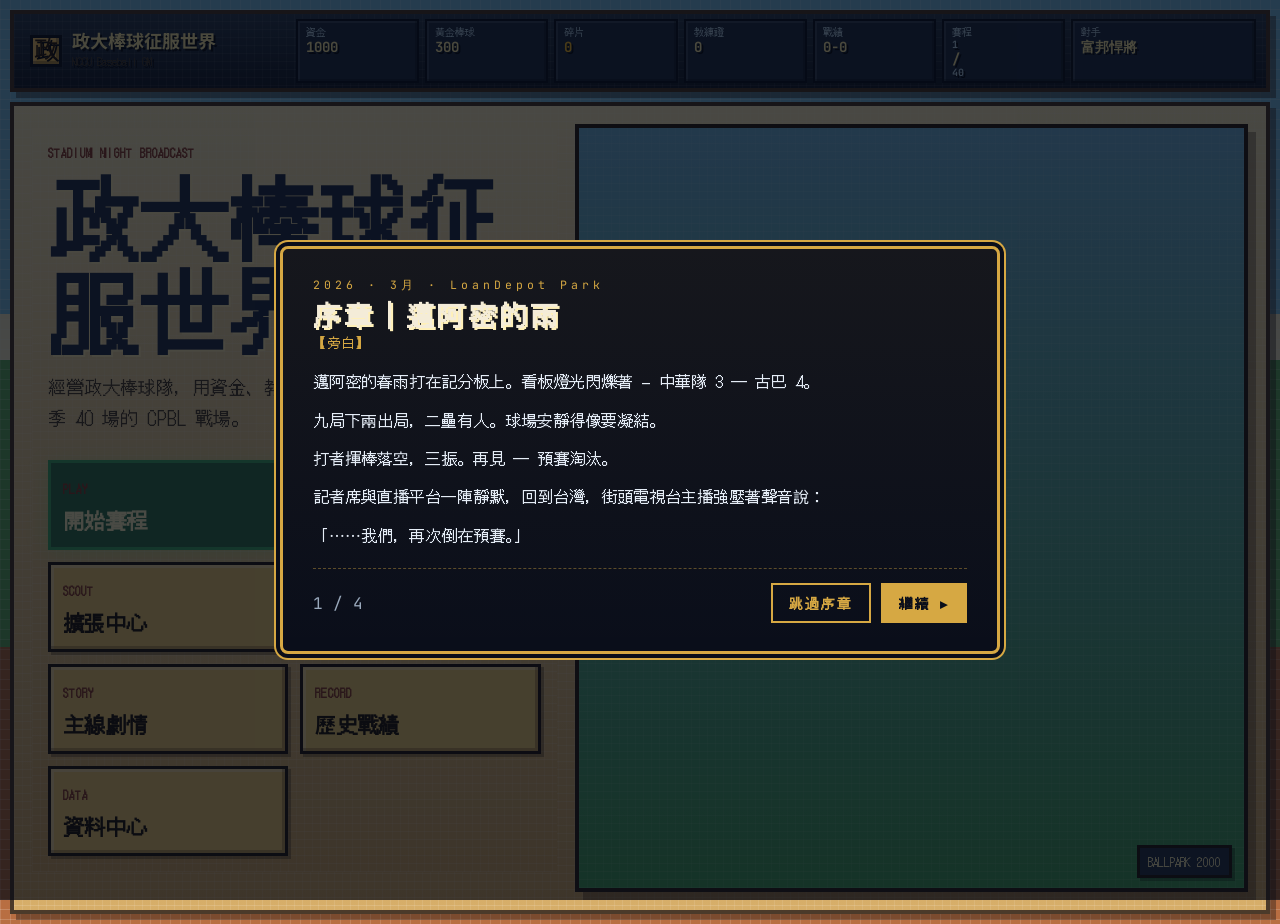
==== commit a27f01c0: "Add files via upload" ====
--- a/index.html
+++ b/index.html
@@ -7,7 +7,7 @@
   <link rel="preconnect" href="https://fonts.googleapis.com">
   <link rel="preconnect" href="https://fonts.gstatic.com" crossorigin>
   <link href="https://fonts.googleapis.com/css2?family=Bebas+Neue&family=DotGothic16&family=JetBrains+Mono:wght@500;700&family=Noto+Sans+TC:wght@400;500;700;900&display=swap" rel="stylesheet">
-  <link rel="stylesheet" href="style.css?v=2.11">
+  <link rel="stylesheet" href="style.css?v=5.1">
 </head>
 <body>
   <div class="container">
@@ -26,8 +26,16 @@
             <strong id="currency">0</strong>
           </div>
           <div class="hud-chip">
+            <span>黃金棒球</span>
+            <strong id="gold-baseball">0</strong>
+          </div>
+          <div class="hud-chip">
             <span>碎片</span>
             <strong id="shard-count">0</strong>
+          </div>
+          <div class="hud-chip">
+            <span>教練證</span>
+            <strong id="coach-cert-count">0</strong>
           </div>
           <div class="hud-chip">
             <span>戰績</span>
@@ -64,9 +72,9 @@
                   <span class="action-code">SCOUT</span>
                   <strong>擴張中心</strong>
                 </button>
-                <button class="lobby-action" type="button" data-scene="medical">
-                  <span class="action-code">CARE</span>
-                  <strong>防護中心</strong>
+                <button class="lobby-action" type="button" data-scene="logistics">
+                  <span class="action-code">OPS</span>
+                  <strong>後勤管理</strong>
                 </button>
                 <button class="lobby-action" type="button" data-scene="storyline">
                   <span class="action-code">STORY</span>
@@ -144,7 +152,6 @@
             </section>
             <section class="side-panel">
               <h3>守位與板凳</h3>
-              <div id="pregame-coaches"></div>
               <div id="pregame-defense"></div>
               <div id="pregame-bench"></div>
             </section>
@@ -164,23 +171,58 @@
                   <button class="back-button back-sm" type="button" data-scene="lobby">← 返回</button>
                   <span class="arena-label" id="match-title" aria-label="match-title">進入比賽</span>
                 </div>
-                <div class="arena-topbar-center" id="arena-count-display">
-                  <span class="count-chip"><label>局</label><strong><span id="inning">1</span><span id="half" class="half-chip">下</span></strong></span>
-                  <span class="count-chip ball-chip"><label>B</label><strong id="balls">0</strong></span>
-                  <span class="count-chip strike-chip"><label>S</label><strong id="strikes">0</strong></span>
-                  <span class="count-chip out-chip"><label>O</label><strong id="outs">0</strong></span>
-                  <span class="count-chip runner-chip"><label>壘</label><strong id="runners">無</strong></span>
-                </div>
-                <div class="arena-topbar-right">
-                  <span id="score-chip" class="score-chip">
-                    政大 <strong id="score-player">0</strong> — <strong id="score-opponent">0</strong> 對手
-                  </span>
-                </div>
               </div>
 
               <!-- 主 Canvas（BattleScene） -->
               <div id="battle-canvas-container" class="battle-canvas-wrap">
                 <!-- BattleScene 自動注入 canvas -->
+
+                <!-- v4.1 #6：比賽狀態欄（圖1 右下紅框 overlay；局/比數/球數/壘包/出局數） -->
+                <div class="match-status-overlay" id="match-status-overlay" aria-label="比賽狀態">
+                  <div class="mso-score">
+                    <span class="mso-team">政大</span>
+                    <strong id="score-player">0</strong>
+                    <span class="mso-dash">—</span>
+                    <strong id="score-opponent">0</strong>
+                    <span class="mso-team">對手</span>
+                  </div>
+                  <div class="mso-counts">
+                    <span class="count-chip"><label>局</label><strong><span id="inning">1</span><span id="half" class="half-chip">下</span></strong></span>
+                    <span class="count-chip ball-chip"><label>B</label><strong id="balls">0</strong></span>
+                    <span class="count-chip strike-chip"><label>S</label><strong id="strikes">0</strong></span>
+                    <span class="count-chip out-chip"><label>O</label><strong id="outs">0</strong></span>
+                    <span class="count-chip runner-chip"><label>壘</label><strong id="runners">無</strong></span>
+                  </div>
+                </div>
+
+                <!-- v4.1 CRT：換局記分板 overlay（覆蓋在 CRT 螢幕上，預設隱藏；換局時自動出現，或按「記分板」鈕） -->
+                <div class="inning-scoreboard-overlay hidden" id="inning-scoreboard-overlay" aria-hidden="true">
+                  <div class="isb-box" id="classic-scoreboard">
+                    <div class="isb-title" id="isb-title">記分板</div>
+                    <div class="scoreboard-status">
+                      <div><span>BATTER</span><strong id="board-batter">--</strong></div>
+                      <div><span>BALL</span><strong id="board-ball">0</strong></div>
+                      <div><span>STRIKE</span><strong id="board-strike">0</strong></div>
+                      <div><span>OUT</span><strong id="board-out">0</strong></div>
+                    </div>
+                    <div class="scoreboard-lines" role="table">
+                      <div class="board-row board-head" role="row">
+                        <span>INI</span><b>1</b><b>2</b><b>3</b><b>4</b><b>5</b><b>6</b><b>7</b><b>8</b><b>9</b><b>R</b><b>H</b><b>E</b>
+                      </div>
+                      <div class="board-row" role="row">
+                        <span id="board-visitor-name">VISITOR</span>
+                        <b id="line-visitor-1">0</b><b id="line-visitor-2">0</b><b id="line-visitor-3">0</b><b id="line-visitor-4">0</b><b id="line-visitor-5">0</b><b id="line-visitor-6">0</b><b id="line-visitor-7">0</b><b id="line-visitor-8">0</b><b id="line-visitor-9">0</b>
+                        <b id="line-visitor-r">0</b><b id="line-visitor-h">0</b><b id="line-visitor-e">0</b>
+                      </div>
+                      <div class="board-row" role="row">
+                        <span id="board-home-name">HOME</span>
+                        <b id="line-home-1">0</b><b id="line-home-2">0</b><b id="line-home-3">0</b><b id="line-home-4">0</b><b id="line-home-5">0</b><b id="line-home-6">0</b><b id="line-home-7">0</b><b id="line-home-8">0</b><b id="line-home-9">0</b>
+                        <b id="line-home-r">0</b><b id="line-home-h">0</b><b id="line-home-e">0</b>
+                      </div>
+                    </div>
+                    <button type="button" id="inning-continue-btn" class="control-button primary isb-continue">繼續比賽 ▶</button>
+                  </div>
+                </div>
               </div>
 
               <!-- 本壘板後方壘包狀態（小型 diamond SVG） -->
@@ -202,56 +244,33 @@
                 <span id="stadium-info" class="stadium-info-short"></span>
               </div>
 
-              <!-- 即時轉播日誌（場景內緊湊版） -->
-              <section class="arena-log" aria-label="實況轉播">
-                <div id="play-log" class="play-log arena-play-log"></div>
-              </section>
             </div><!-- /arena-canvas-col -->
 
             <!-- 右：控制面板 -->
             <div class="arena-controls-col">
 
-              <!-- 比賽資訊（精簡） -->
-              <div class="arena-matchup-bar">
-                <div><span class="matchup-lbl">攻守</span><strong id="matchup-text">政大棒球守備</strong></div>
-                <div><span class="matchup-lbl">投手</span><strong id="current-pitcher">-</strong></div>
-                <div><span class="matchup-lbl">打者</span><strong id="current-batter">-</strong></div>
-                <div><span class="matchup-lbl">球速</span><strong id="last-pitch-speed">-</strong></div>
-                <div><span class="matchup-lbl">打策</span><strong id="batting-config">-</strong></div>
-                <div><span class="matchup-lbl">投策</span><strong id="pitch-config">-</strong></div>
+              <!-- v4.1 #6：特播欄（圖1 右上；比賽資訊 + 即時轉播） -->
+              <div class="arena-broadcast" aria-label="特播欄">
+                <div class="broadcast-head"><span class="broadcast-dot"></span>特播 <small>LIVE</small></div>
+                <!-- 比賽資訊（精簡） -->
+                <div class="arena-matchup-bar">
+                  <div><span class="matchup-lbl">攻守</span><strong id="matchup-text">政大棒球守備</strong></div>
+                  <div><span class="matchup-lbl">投手</span><strong id="current-pitcher">-</strong></div>
+                  <div><span class="matchup-lbl">打者</span><strong id="current-batter">-</strong></div>
+                  <div><span class="matchup-lbl">球速</span><strong id="last-pitch-speed">-</strong></div>
+                  <div><span class="matchup-lbl">打策</span><strong id="batting-config">-</strong></div>
+                  <div><span class="matchup-lbl">投策</span><strong id="pitch-config">-</strong></div>
+                </div>
+                <!-- 即時轉播日誌 -->
+                <section class="arena-log" aria-label="實況轉播">
+                  <div id="play-log" class="play-log arena-play-log"></div>
+                </section>
               </div>
 
               <!-- 投手體力 -->
               <div id="pitcher-stamina" class="pitcher-stamina arena-stamina"></div>
 
-              <!-- 記分板（古典款，側欄版） -->
-              <div id="classic-scoreboard" class="classic-scoreboard arena-scoreboard" aria-label="像素記分板">
-                <div class="scoreboard-clock" aria-hidden="true">
-                  <span class="clock-hand hour"></span>
-                  <span class="clock-hand minute"></span>
-                </div>
-                <div class="scoreboard-status">
-                  <div><span>BATTER</span><strong id="board-batter">--</strong></div>
-                  <div><span>BALL</span><strong id="board-ball">0</strong></div>
-                  <div><span>STRIKE</span><strong id="board-strike">0</strong></div>
-                  <div><span>OUT</span><strong id="board-out">0</strong></div>
-                </div>
-                <div class="scoreboard-lines" role="table">
-                  <div class="board-row board-head" role="row">
-                    <span>INI</span><b>1</b><b>2</b><b>3</b><b>4</b><b>5</b><b>6</b><b>7</b><b>8</b><b>9</b><b>R</b><b>H</b><b>E</b>
-                  </div>
-                  <div class="board-row" role="row">
-                    <span id="board-visitor-name">VISITOR</span>
-                    <b id="line-visitor-1">0</b><b id="line-visitor-2">0</b><b id="line-visitor-3">0</b><b id="line-visitor-4">0</b><b id="line-visitor-5">0</b><b id="line-visitor-6">0</b><b id="line-visitor-7">0</b><b id="line-visitor-8">0</b><b id="line-visitor-9">0</b>
-                    <b id="line-visitor-r">0</b><b id="line-visitor-h">0</b><b id="line-visitor-e">0</b>
-                  </div>
-                  <div class="board-row" role="row">
-                    <span id="board-home-name">HOME</span>
-                    <b id="line-home-1">0</b><b id="line-home-2">0</b><b id="line-home-3">0</b><b id="line-home-4">0</b><b id="line-home-5">0</b><b id="line-home-6">0</b><b id="line-home-7">0</b><b id="line-home-8">0</b><b id="line-home-9">0</b>
-                    <b id="line-home-r">0</b><b id="line-home-h">0</b><b id="line-home-e">0</b>
-                  </div>
-                </div>
-              </div>
+              <!-- v4.1 CRT：記分板已移至「換局 overlay」（#inning-scoreboard-overlay，在 CRT 螢幕上），不再常駐右欄。 -->
 
               <!-- 魔力 + 戰術 -->
               <div class="arena-misc-row">
@@ -261,9 +280,10 @@
 
               <!-- 主操作按鈕 -->
               <div class="arena-primary-btns">
-                <button id="normal-pitch" class="control-button primary control-button-main" type="button">
-                  <span class="btn-label">投球</span>
-                  <span class="btn-sub" id="pitch-action-sub">普通</span>
+                <!-- v4.1 #6：對決開始（設定 vs 執行分離；唯一執行鈕，依鎖定狀態投球或牽制） -->
+                <button id="duel-start" class="control-button duel-start-btn control-button-main" type="button">
+                  <span class="btn-label">⚾ 對決開始</span>
+                  <span class="btn-sub" id="duel-start-sub">投球</span>
                 </button>
                 <button id="magic-pitch" class="control-button danger control-button-main" type="button">
                   <span class="btn-label">燃燒</span>
@@ -271,10 +291,11 @@
                 </button>
                 <div class="arena-secondary-btns">
                   <button id="steal-base"       class="control-button accent"   type="button">盜壘</button>
-                  <button id="pickoff"           class="control-button warning"  type="button">牽制</button>
+                  <button id="pickoff"           class="control-button warning"  type="button" aria-pressed="false" title="鎖定牽制：按下後「對決開始」會執行牽制而非投球。再按一次取消。">牽制</button>
+                  <button id="normal-pitch"      class="control-button ghost"    type="button" title="快投：直接投一球（等同對決開始的投球）。">快投</button>
                   <button id="baserunning-mode"  class="control-button ghost"    type="button">跑壘</button>
-                  <button id="auto-toggle"       class="control-button"          type="button">自動</button>
-                  <button id="toggle-weather"    class="control-button ghost"    type="button">天氣</button>
+                  <button id="show-scoreboard"   class="control-button ghost"    type="button" title="叫出記分板（換局也會自動出現）">記分板</button>
+                  <button id="show-lineup"       class="control-button ghost"    type="button" title="叫出打序／牛棚">打序</button>
                   <button id="auto-sim"          class="control-button"          type="button">全場</button>
                 </div>
               </div>
@@ -291,34 +312,94 @@
                 <span class="panel-chevron" aria-hidden="true">▾</span>
               </button>
               <div class="panel-body" id="panel-defense-body">
-                <div class="ctrl-group">
-                  <span class="ctrl-label">投球計畫</span>
-                  <div class="ctrl-chips">
-                    <button type="button" data-pitch-plan="fastball" title="速球強攻：球速 +5、變化 -2。">速球</button>
-                    <button type="button" data-pitch-plan="balanced" title="均衡配球：無加成，平衡型配球。">混合</button>
-                    <button type="button" data-pitch-plan="breaking" title="變化球誘騙：變化 +7、控球 -3。">變化</button>
-                    <button type="button" data-pitch-plan="waste"    title="引誘出棒：控球 -6、對手揮棒率 +8%。">引誘</button>
+                <!-- v4.1 3B：投手操作欄（圖3）— 上排電視旋鈕 + 下排（三框拖拉瞄準｜直立出力條） -->
+                <div class="pitcher-console">
+                  <div class="knob-row" role="toolbar" aria-label="投手旋鈕">
+                    <!-- 球種旋鈕（v4.1 3C'：實際球路，依當前投手 arsenal 動態產生） -->
+                    <div class="knob" data-knob="pitch-type" id="strategy-group-pitch-type">
+                      <button class="knob-btn" type="button" aria-haspopup="true" aria-expanded="false" title="球種：選擇實際要投的球路（四縫線/滑球/曲球…）">
+                        <span class="knob-cap">球種</span><strong class="knob-val" id="knob-val-pitch-type">自動</strong>
+                      </button>
+                      <div class="knob-fan knob-fan-wide" id="pitch-type-fan" role="menu"><!-- 動態填入 --></div>
+                    </div>
+                    <!-- 牽制旋鈕（鎖定開關） -->
+                    <div class="knob knob-toggle" data-knob="pickoff">
+                      <button class="knob-btn" id="knob-pickoff" type="button" aria-pressed="false" title="鎖定牽制：開啟後按「對決開始」執行牽制；再按取消。">
+                        <span class="knob-cap">牽制</span><strong class="knob-val" id="knob-val-pickoff">關</strong>
+                      </button>
+                    </div>
+                    <!-- 守備佈陣旋鈕 -->
+                    <div class="knob" data-knob="def-shift" id="strategy-group-defensive-shift">
+                      <button class="knob-btn" type="button" aria-haspopup="true" aria-expanded="false" title="守備佈陣：懸停或點擊展開扇形選單">
+                        <span class="knob-cap">守備</span><strong class="knob-val" id="knob-val-def-shift">標準</strong>
+                      </button>
+                      <div class="knob-fan knob-fan-wide" role="menu">
+                        <button type="button" role="menuitem" data-defensive-shift="standard"      title="標準站位：預設守備位置。">標準</button>
+                        <button type="button" role="menuitem" data-defensive-shift="bunt_defense"  title="防短打：內野前移 9m。">防短打</button>
+                        <button type="button" role="menuitem" data-defensive-shift="double_play"   title="雙殺佈陣：2B/SS 靠近二壘並後退。">雙殺</button>
+                        <button type="button" role="menuitem" data-defensive-shift="infield_in"    title="內野趨前：防三壘跑者搶本。">趨前</button>
+                        <button type="button" role="menuitem" data-defensive-shift="outfield_deep" title="外野深守：防長打與全壘打。">深守</button>
+                        <button type="button" role="menuitem" data-defensive-shift="outfield_in"   title="外野前守：防短安、限制跑者多進壘。">前守</button>
+                      </div>
+                    </div>
+                    <!-- 技能旋鈕（佔位，敬請期待） -->
+                    <div class="knob knob-disabled" data-knob="skill">
+                      <button class="knob-btn" type="button" disabled title="技能系統敬請期待（v4.1 之後）">
+                        <span class="knob-cap">技能</span><strong class="knob-val">—</strong>
+                      </button>
+                    </div>
+                    <!-- 全自動開關（v4.1 3C'：全場自動 on/off 開關樣式） -->
+                    <button class="knob knob-auto auto-switch" id="knob-auto" type="button" role="switch" aria-checked="false" data-auto-toggle title="全自動：開啟後自動模擬到比賽結束；再按關閉">
+                      <span class="knob-cap">全自動</span>
+                      <span class="switch-track"><span class="switch-thumb"></span></span>
+                      <strong class="knob-val" id="knob-val-auto">關</strong>
+                    </button>
                   </div>
-                </div>
-                <div class="ctrl-group">
-                  <span class="ctrl-label">瞄準位置 <small class="ctrl-hint">中間框＝好球帶</small></span>
-                  <div class="aim-grid-wrap">
-                    <div class="zone-grid zone-grid-5" id="strategy-group-pitch-aim">
-                      <button type="button" data-pitch-aim="0"  class="aim-outer"></button><button type="button" data-pitch-aim="1"  class="aim-outer"></button><button type="button" data-pitch-aim="2"  class="aim-outer"></button><button type="button" data-pitch-aim="3"  class="aim-outer"></button><button type="button" data-pitch-aim="4"  class="aim-outer"></button>
-                      <button type="button" data-pitch-aim="5"  class="aim-outer"></button><button type="button" data-pitch-aim="6"  class="aim-strike"></button><button type="button" data-pitch-aim="7"  class="aim-strike"></button><button type="button" data-pitch-aim="8"  class="aim-strike"></button><button type="button" data-pitch-aim="9"  class="aim-outer"></button>
-                      <button type="button" data-pitch-aim="10" class="aim-outer"></button><button type="button" data-pitch-aim="11" class="aim-strike"></button><button type="button" data-pitch-aim="12" class="aim-strike aim-center">◎</button><button type="button" data-pitch-aim="13" class="aim-strike"></button><button type="button" data-pitch-aim="14" class="aim-outer"></button>
-                      <button type="button" data-pitch-aim="15" class="aim-outer"></button><button type="button" data-pitch-aim="16" class="aim-strike"></button><button type="button" data-pitch-aim="17" class="aim-strike"></button><button type="button" data-pitch-aim="18" class="aim-strike"></button><button type="button" data-pitch-aim="19" class="aim-outer"></button>
-                      <button type="button" data-pitch-aim="20" class="aim-outer"></button><button type="button" data-pitch-aim="21" class="aim-outer"></button><button type="button" data-pitch-aim="22" class="aim-outer"></button><button type="button" data-pitch-aim="23" class="aim-outer"></button><button type="button" data-pitch-aim="24" class="aim-outer"></button>
+
+                  <div class="console-lower">
+                    <div class="console-aim">
+                      <span class="ctrl-label">瞄準 <small class="ctrl-hint">拖拉準星 / 點格子</small></span>
+                      <!-- v3.25.3：三框拖拉 UI（好球帶 22.5cm / 追打區 33.75cm / 無效區 38cm） -->
+                      <div class="pitch-aim-zone" id="pitch-aim-zone" data-aim-x="0" data-aim-y="0">
+                        <div class="aim-frame frame-invalid" title="無效區（暴投）"></div>
+                        <div class="aim-frame frame-chase"   title="追打區（容易出棒的壞球）"></div>
+                        <div class="aim-frame frame-strike"  title="好球帶"></div>
+                        <div class="aim-grid-3x3">
+                          <button type="button" data-aim-zone="0" data-zone-x="-15" data-zone-y="15"></button>
+                          <button type="button" data-aim-zone="1" data-zone-x="0"   data-zone-y="15"></button>
+                          <button type="button" data-aim-zone="2" data-zone-x="15"  data-zone-y="15"></button>
+                          <button type="button" data-aim-zone="3" data-zone-x="-15" data-zone-y="0"></button>
+                          <button type="button" data-aim-zone="4" data-zone-x="0"   data-zone-y="0" class="aim-center">◎</button>
+                          <button type="button" data-aim-zone="5" data-zone-x="15"  data-zone-y="0"></button>
+                          <button type="button" data-aim-zone="6" data-zone-x="-15" data-zone-y="-15"></button>
+                          <button type="button" data-aim-zone="7" data-zone-x="0"   data-zone-y="-15"></button>
+                          <button type="button" data-aim-zone="8" data-zone-x="15"  data-zone-y="-15"></button>
+                        </div>
+                        <div class="aim-cursor" id="aim-cursor"></div>
+                        <div class="aim-readout" id="aim-readout">(0, 0)</div>
+                      </div>
+                      <div class="aim-axis"><span>外角</span><span>內角</span></div>
                     </div>
-                    <div class="aim-axis"><span>外角</span><span>內角</span></div>
-                  </div>
-                </div>
-                <div class="ctrl-group" id="strategy-group-pitch-effort">
-                  <span class="ctrl-label">出力檔位</span>
-                  <div class="ctrl-chips ctrl-chips-effort">
-                    <button type="button" data-pitch-effort="full"   title="全力：球速最高，消耗體力較多。">全力 🔥</button>
-                    <button type="button" data-pitch-effort="normal" title="普通：標準消耗，均衡使用。">普通</button>
-                    <button type="button" data-pitch-effort="easy"   title="輕鬆：球速較低，體力消耗少。">輕鬆 💧</button>
+
+                    <div class="console-effort" id="strategy-group-pitch-effort">
+                      <span class="ctrl-label">出力</span>
+                      <!-- v4.1 3C'：throttle quadrant 出力搖桿（拖拉桿；上 爆發紅 → 下 輕鬆藍） -->
+                      <div class="throttle" id="throttle">
+                        <div class="throttle-track" id="throttle-track">
+                          <div class="throttle-zone tz-max"></div>
+                          <div class="throttle-zone tz-full"></div>
+                          <div class="throttle-zone tz-normal"></div>
+                          <div class="throttle-zone tz-easy"></div>
+                          <div class="throttle-lever" id="throttle-lever"><span class="throttle-grip"></span></div>
+                        </div>
+                        <div class="throttle-labels">
+                          <button type="button" data-pitch-effort="max"    title="爆發：球速/變化最大、最耗體力；控球越差越容易失控暴投。">爆發</button>
+                          <button type="button" data-pitch-effort="full"   title="全力：球速↑、變化↑、較耗體力；控球差時偶爾失控。">全力</button>
+                          <button type="button" data-pitch-effort="normal" title="普通：標準球速/變化/體力，不會失控。">普通</button>
+                          <button type="button" data-pitch-effort="easy"   title="輕鬆：球速↓、變化↓、最省體力，不會失控。">輕鬆</button>
+                        </div>
+                      </div>
+                    </div>
                   </div>
                 </div>
               </div>
@@ -333,71 +414,131 @@
                 <span class="panel-chevron" aria-hidden="true">▾</span>
               </button>
               <div class="panel-body" id="panel-offense-body">
-                <div class="ctrl-group" id="strategy-group-batting-advanced">
-                  <span class="ctrl-label">打擊策略</span>
-                  <div class="ctrl-chips ctrl-chips-strategy">
-                    <button type="button" data-batting-strategy="standard"  title="標準：平衡型，無加成。">標準</button>
-                    <button type="button" data-batting-strategy="power"     title="強力揮擊：長打 +10、巧打 -8。">強力</button>
-                    <button type="button" data-batting-strategy="tightZone" title="縮小好球帶：長打 +8、巧打 +3。">甜蜜點</button>
-                    <button type="button" data-batting-strategy="protect"   title="保護好球帶：巧打 +8、長打 -8。">保護</button>
-                    <button type="button" data-batting-strategy="patient"   title="耐心選球：選球 +8。">耐心</button>
-                    <button type="button" data-batting-strategy="aggressive"title="積極攻擊：長打 +4、選球 -5。">積極</button>
+                <!-- v4.1 3C：打者操作欄（圖4）— 上排旋鈕 + 下排（九宮格｜三段鎖定條） -->
+                <div class="pitcher-console batter-console">
+                  <div class="knob-row" role="toolbar" aria-label="打者旋鈕">
+                    <!-- 打擊策略旋鈕 -->
+                    <div class="knob" data-knob="batting" id="strategy-group-batting-advanced">
+                      <button class="knob-btn" type="button" aria-haspopup="true" aria-expanded="false" title="打擊策略：懸停或點擊展開扇形選單">
+                        <span class="knob-cap">打擊</span><strong class="knob-val" id="knob-val-batting">標準</strong>
+                      </button>
+                      <div class="knob-fan knob-fan-wide" role="menu">
+                        <button type="button" role="menuitem" data-batting-strategy="standard"  title="標準：平衡型，無加成。">標準</button>
+                        <button type="button" role="menuitem" data-batting-strategy="power"     title="強力揮擊：長打 +10、巧打 -8。">強力</button>
+                        <button type="button" role="menuitem" data-batting-strategy="tightZone" title="縮小好球帶：長打 +8、巧打 +3。">甜蜜點</button>
+                        <button type="button" role="menuitem" data-batting-strategy="protect"   title="保護好球帶：巧打 +8、長打 -8。">保護</button>
+                        <button type="button" role="menuitem" data-batting-strategy="patient"   title="耐心選球：選球 +8。">耐心</button>
+                        <button type="button" role="menuitem" data-batting-strategy="aggressive"title="積極攻擊：長打 +4、選球 -5。">積極</button>
+                      </div>
+                    </div>
+                    <!-- 盜壘旋鈕（動作） -->
+                    <div class="knob knob-toggle" data-knob="steal">
+                      <button class="knob-btn" id="knob-steal" type="button" title="盜壘：嘗試讓壘上跑者盜壘">
+                        <span class="knob-cap">盜壘</span><strong class="knob-val">GO</strong>
+                      </button>
+                    </div>
+                    <!-- 戰術旋鈕（跑壘風格） -->
+                    <div class="knob" data-knob="baserun">
+                      <button class="knob-btn" type="button" aria-haspopup="true" aria-expanded="false" title="跑壘風格：懸停或點擊展開">
+                        <span class="knob-cap">戰術</span><strong class="knob-val" id="knob-val-baserun">普通</strong>
+                      </button>
+                      <div class="knob-fan" role="menu">
+                        <button type="button" role="menuitem" data-baserunning-mode="conservative" title="保守跑壘：少搶進壘、降低被刺殺風險。">保守</button>
+                        <button type="button" role="menuitem" data-baserunning-mode="normal"       title="普通跑壘：平衡。">普通</button>
+                        <button type="button" role="menuitem" data-baserunning-mode="aggressive"   title="激進跑壘：積極搶進壘，風險高。">激進</button>
+                      </div>
+                    </div>
+                    <!-- 技能旋鈕（佔位，敬請期待） -->
+                    <div class="knob knob-disabled" data-knob="skill-bat">
+                      <button class="knob-btn" type="button" disabled title="技能系統敬請期待（v4.1 之後）">
+                        <span class="knob-cap">技能</span><strong class="knob-val">—</strong>
+                      </button>
+                    </div>
+                    <!-- 全自動開關 -->
+                    <button class="knob knob-auto auto-switch" id="knob-auto-bat" type="button" role="switch" aria-checked="false" data-auto-toggle title="全自動：開啟後自動模擬到比賽結束；再按關閉">
+                      <span class="knob-cap">全自動</span>
+                      <span class="switch-track"><span class="switch-thumb"></span></span>
+                      <strong class="knob-val">關</strong>
+                    </button>
+                  </div>
+
+                  <div class="console-lower">
+                    <div class="console-aim" id="strategy-group-target-zone">
+                      <span class="ctrl-label">目標九宮格 <small class="ctrl-hint">要打哪個角落</small></span>
+                      <div class="zone-grid-wrap">
+                        <div class="zone-grid zone-grid-3 zone-grid-labeled">
+                          <button type="button" data-target-zone="0" title="左上角（外角高）">↖</button>
+                          <button type="button" data-target-zone="1" title="正上方（高球）">↑</button>
+                          <button type="button" data-target-zone="2" title="右上角（內角高）">↗</button>
+                          <button type="button" data-target-zone="3" title="左中（外角中）">←</button>
+                          <button type="button" data-target-zone="4" title="紅中（正中央）" class="zone-center">◎</button>
+                          <button type="button" data-target-zone="5" title="右中（內角中）">→</button>
+                          <button type="button" data-target-zone="6" title="左下角（外角低）">↙</button>
+                          <button type="button" data-target-zone="7" title="正下方（低球）">↓</button>
+                          <button type="button" data-target-zone="8" title="右下角（內角低）">↘</button>
+                        </div>
+                        <div class="zone-axis-h"><span>外角</span><span>內角</span></div>
+                      </div>
+                    </div>
+
+                    <div class="console-effort" id="strategy-group-velocity-lock">
+                      <span class="ctrl-label">鎖定</span>
+                      <!-- v4.1 3C：三段鎖定條（快/中/慢，接 velocityLock） -->
+                      <div class="lockbar" id="lockbar">
+                        <div class="lockbar-track" id="lockbar-track">
+                          <div class="lock-zone lz-fast"></div>
+                          <div class="lock-zone lz-none"></div>
+                          <div class="lock-zone lz-slow"></div>
+                          <div class="throttle-lever" id="lockbar-lever"><span class="throttle-grip"></span></div>
+                        </div>
+                        <div class="throttle-labels">
+                          <button type="button" data-velocity-lock="fast" title="鎖快速球（猜對 +8 巧打、猜錯 -14）">鎖快</button>
+                          <button type="button" data-velocity-lock="none" title="不鎖定">不鎖</button>
+                          <button type="button" data-velocity-lock="slow" title="鎖慢速球（猜對 +8 巧打、猜錯 -14）">鎖慢</button>
+                        </div>
+                      </div>
+                    </div>
                   </div>
                 </div>
-                <div class="ctrl-group" id="strategy-group-target-zone">
-                  <span class="ctrl-label">目標九宮格 <small class="ctrl-hint">預設要打哪個角落</small></span>
-                  <div class="zone-grid-wrap">
-                    <div class="zone-grid zone-grid-3 zone-grid-labeled">
-                      <button type="button" data-target-zone="0" title="左上角（外角高）">↖</button>
-                      <button type="button" data-target-zone="1" title="正上方（高球）">↑</button>
-                      <button type="button" data-target-zone="2" title="右上角（內角高）">↗</button>
-                      <button type="button" data-target-zone="3" title="左中（外角中）">←</button>
-                      <button type="button" data-target-zone="4" title="紅中（正中央）" class="zone-center">◎</button>
-                      <button type="button" data-target-zone="5" title="右中（內角中）">→</button>
-                      <button type="button" data-target-zone="6" title="左下角（外角低）">↙</button>
-                      <button type="button" data-target-zone="7" title="正下方（低球）">↓</button>
-                      <button type="button" data-target-zone="8" title="右下角（內角低）">↘</button>
-                    </div>
-                    <div class="zone-axis-h"><span>外角</span><span>內角</span></div>
-                  </div>
-                </div>
-                <div class="ctrl-group" id="strategy-group-velocity-lock">
-                  <span class="ctrl-label">鎖定球速 <small class="ctrl-hint">猜對 +8 巧打，猜錯 -14</small></span>
-                  <div class="ctrl-chips ctrl-chips-lock">
-                    <button type="button" data-velocity-lock="fast" title="鎖快速球">鎖快 ⚡</button>
-                    <button type="button" data-velocity-lock="none" title="不鎖定">不鎖</button>
-                    <button type="button" data-velocity-lock="slow" title="鎖慢速球">鎖慢 🌀</button>
-                  </div>
+                <!-- 對手配球傾向元素保留在 DOM（JS 會更新），隱藏不占版面 -->
+                <div class="ctrl-group pitch-tendency-group" id="strategy-group-pitch-tendency" style="display:none;">
+                  <span class="ctrl-label">對手配球傾向</span>
+                  <div id="pitch-tendency-display" class="pitch-tendency-bars" aria-live="polite"></div>
                 </div>
               </div>
             </section>
 
               </div><!-- /arena-duel-panels -->
 
-              <!-- 打序側欄（攻守分頁） -->
-              <div class="arena-lineup-tabs">
-                <div class="match-tab-bar" role="tablist">
-                  <button id="match-tab-offense" class="match-tab-btn active" type="button" role="tab" data-match-tab="offense">進攻</button>
-                  <button id="match-tab-defense" class="match-tab-btn" type="button" role="tab" data-match-tab="defense">守備</button>
+              <!-- v4.1 CRT no-scroll：打序/牛棚/戰術卡 移入 overlay（#show-lineup 叫出），不再常駐右欄 -->
+              <div class="lineup-overlay hidden" id="lineup-overlay" aria-hidden="true">
+                <div class="lineup-overlay-box">
+                  <button type="button" id="lineup-close-btn" class="lineup-close" aria-label="關閉">✕</button>
+                  <!-- 打序側欄（攻守分頁） -->
+                  <div class="arena-lineup-tabs">
+                    <div class="match-tab-bar" role="tablist">
+                      <button id="match-tab-offense" class="match-tab-btn active" type="button" role="tab" data-match-tab="offense">進攻</button>
+                      <button id="match-tab-defense" class="match-tab-btn" type="button" role="tab" data-match-tab="defense">守備</button>
+                    </div>
+                    <!-- 進攻：打者 viz + 打序 -->
+                    <div class="match-tab-content" data-match-pane="offense">
+                      <div id="batter-viz-container" class="arena-viz-sm"></div>
+                      <div id="player-lineup" class="arena-lineup-list"></div>
+                      <div id="upcoming-batters" class="arena-upcoming"></div>
+                    </div>
+                    <!-- 守備：投球 viz + 對手打序 + 牛棚 -->
+                    <div class="match-tab-content" data-match-pane="defense" hidden>
+                      <div id="pitch-viz-container" class="arena-viz-sm"></div>
+                      <div id="opponent-lineup" class="arena-lineup-list"></div>
+                      <div id="bullpen" class="arena-bullpen"></div>
+                    </div>
+                  </div>
+                  <!-- 戰術卡片 -->
+                  <div class="spellbook arena-spellbook">
+                    <h3>戰術卡片</h3>
+                    <div id="cards" class="card-hand"></div>
+                  </div>
                 </div>
-                <!-- 進攻：打者 viz + 打序 -->
-                <div class="match-tab-content" data-match-pane="offense">
-                  <div id="batter-viz-container" class="arena-viz-sm"></div>
-                  <div id="player-lineup" class="arena-lineup-list"></div>
-                  <div id="upcoming-batters" class="arena-upcoming"></div>
-                </div>
-                <!-- 守備：投球 viz + 對手打序 + 牛棚 -->
-                <div class="match-tab-content" data-match-pane="defense" hidden>
-                  <div id="pitch-viz-container" class="arena-viz-sm"></div>
-                  <div id="opponent-lineup" class="arena-lineup-list"></div>
-                  <div id="bullpen" class="arena-bullpen"></div>
-                </div>
-              </div>
-
-              <!-- 戰術卡片 -->
-              <div class="spellbook arena-spellbook">
-                <h3>戰術卡片</h3>
-                <div id="cards" class="card-hand"></div>
               </div>
 
             </div><!-- /arena-controls-col -->
@@ -443,7 +584,8 @@
                 <button id="scout-international" class="mini-action" type="button" onclick="buyScoutReport('international')">球探報告 50 SP</button>
                 <div id="international-pool-list" class="pool-list" aria-label="國際巨星可能名單"></div>
               </div>
-              <button id="draw-international" class="control-button accent" type="button">抽取國際巨星 100 SP</button>
+              <button id="draw-international" class="control-button accent" type="button">抽取國際巨星 100 黃金棒球</button>
+              <button id="draw-international-11" class="control-button" type="button">11 連抽 1000 黃金棒球（10+1）</button>
             </article>
             <section class="preview-panel">
               <h3>最新招募</h3>
@@ -460,7 +602,7 @@
             <section class="shop-coaches-panel" aria-labelledby="shop-coaches-title">
               <header class="shard-shop-header">
                 <h3 id="shop-coaches-title">教練卡池</h3>
-                <p>用資金抽教練卡（200 資金/抽）、聘為總教練/投手教練/打擊教練/守備教練/體能教練/跑壘教練，影響球員 XP 成長率。</p>
+                <p>用黃金棒球抽教練卡（100 黃金棒球/抽）、聘為總教練/投手教練/打擊教練/守備教練/體能教練/跑壘教練，影響球員 XP 成長率。</p>
               </header>
               <div id="shop-staff-actions" class="staff-actions"></div>
               <div id="shop-staff-list" class="staff-list"></div>
@@ -469,27 +611,25 @@
           </div>
         </section>
 
-        <section id="medical-tab" class="scene" aria-labelledby="medical-title">
+        <section id="logistics-tab" class="scene" aria-labelledby="logistics-title">
           <div class="scene-header">
             <div>
-              <p class="eyebrow">Medical Center</p>
-              <h2 id="medical-title">防護中心</h2>
+              <p class="eyebrow">Operations Center</p>
+              <h2 id="logistics-title">後勤管理</h2>
             </div>
             <button class="back-button" type="button" data-scene="lobby">返回大廳</button>
           </div>
-          <div class="medical-layout">
-            <div id="medical-list" class="medical-list"></div>
-            <div class="medical-ledger">
-              <h3>防護項目</h3>
-              <div class="ledger-row">
-                <span>物理治療</span>
-                <strong>200 SP</strong>
-              </div>
-              <div class="ledger-row">
-                <span>傷病預防</span>
-                <strong>150 SP</strong>
-              </div>
-              <div id="medical-toast" class="medical-toast" role="status" aria-live="polite"></div>
+          <div class="logistics-layout">
+            <nav class="logistics-tabs" role="tablist" aria-label="後勤部門">
+              <button class="logistics-tab-btn active" type="button" data-logistics-tab="farm">二軍訓練中心</button>
+              <button class="logistics-tab-btn" type="button" data-logistics-tab="major">一軍訓練中心</button>
+              <button class="logistics-tab-btn" type="button" data-logistics-tab="recovery">恢復中心</button>
+              <button class="logistics-tab-btn" type="button" data-logistics-tab="marketing">行銷部門</button>
+              <button class="logistics-tab-btn" type="button" data-logistics-tab="coaches">教練團</button>
+            </nav>
+            <div class="logistics-content">
+              <div id="logistics-panel" class="logistics-panel"></div>
+              <div id="logistics-toast" class="medical-toast" role="status" aria-live="polite"></div>
             </div>
           </div>
         </section>
@@ -548,14 +688,24 @@
   </div>
 
   <div id="match-summary-modal" class="modal hidden" role="dialog" aria-modal="true" aria-labelledby="summary-result">
-    <div class="modal-box">
+    <div class="modal-box summary-modal-box">
       <button class="modal-close" type="button" onclick="closeSummary()" aria-label="關閉">×</button>
-      <h2 id="summary-result">賽後摘要</h2>
-      <p id="summary-score"></p>
-      <p id="summary-reward"></p>
-      <p id="summary-heat"></p>
+      <h2 id="summary-result" class="summary-result-title">賽後摘要</h2>
+      <p id="summary-score" class="summary-score-line"></p>
+      <!-- 逐局記分板 -->
+      <div id="summary-linescore" class="summary-linescore"></div>
+      <!-- 賽事數據（K/HR/BB） -->
+      <div id="summary-stats" class="summary-stats"></div>
+      <!-- 關鍵事件列表 -->
+      <div id="summary-events" class="summary-events" style="display:none"></div>
+      <!-- 獎勵 -->
+      <div class="summary-rewards">
+        <p id="summary-reward"></p>
+        <p id="summary-heat"></p>
+      </div>
+      <!-- 聯盟戰績 -->
       <div class="summary-standings">
-        <h3>聯盟戰績</h3>
+        <h3 class="summary-section-title">聯盟戰績</h3>
         <table>
           <thead><tr><th>#</th><th>球隊</th><th>戰績</th><th>勝率</th><th>近況</th></tr></thead>
           <tbody id="summary-standings"></tbody>
@@ -572,6 +722,7 @@
   </div>
 
   <script src="data.js"></script>
+  <script src="player-bios.js"></script>
   <script>
     // v2.11：在 game.js 載入前套用 localStorage 中的資料覆寫，game.js 一開始就能用到
     (function applyDataOverridesBeforeGame() {
@@ -585,21 +736,35 @@
   </script>
   <script src="art-assets/production/portraits/portrait-redrawn-manifest.js" onerror="this.remove()"></script>
   <script src="art-assets/production/portraits/portrait-manifest.js" onerror="this.remove()"></script>
-  <script src="engine.js"></script>
-  <script src="pitch-engine.js"></script>
-  <script src="fielding-engine.js"></script>
-  <script src="baserunning-engine.js"></script>
-  <script src="defense-state-builder.js"></script>
-  <script src="pitch-result-applier.js"></script>
-  <script src="in-play-result-applier.js"></script>
-  <script src="game-renderer-modules.js"></script>
+  <!-- v3.23：新模組（必須在 game.js 之前載入） -->
+  <script src="game-params.js"></script>
+  <script src="story-data.js"></script>
+  <script src="commentary-data.js"></script>
+  <script src="logistics-system.js"></script>
+  <script src="player-growth-system.js"></script>
+  <script src="rewards-system.js"></script>
+  <script src="newspaper-summary.js"></script>
+  <script src="story-intro.js"></script>
+  <script src="tutorial-system.js"></script>
+  <script src="engine.js"></script>
+  <script src="pitch-engine.js"></script>
+  <script src="baseball-physics-engine.js"></script>
+  <script src="fielding-engine.js"></script>
+  <script src="baserunning-engine.js"></script>
+  <script src="defense-state-builder.js"></script>
+  <script src="pitch-result-applier.js"></script>
+  <script src="in-play-result-applier.js"></script>
+  <script src="game-renderer-modules.js"></script>
   <script src="game-renderer.js"></script>
+  <script src="commentary.js"></script>
   <script src="game.js"></script>
-  <script src="pitch-visualizer.js"></script>
-  <script src="batter-visualizer.js"></script>
-  <script src="battle-scene.js"></script>
-  <script src="engine-debug-panel.js"></script>
-  <script>
+  <script src="pitch-visualizer.js"></script>
+  <script src="batter-visualizer.js"></script>
+  <script src="player-appearance.js"></script>
+  <script src="animation-assets.js"></script>
+  <script src="battle-scene.js"></script>
+  <script src="engine-debug-panel.js"></script>
+  <script>
     Object.assign(i18n, {
       enterMatch: '進入比賽',
       teamManagement: '球隊管理',
@@ -622,7 +787,9 @@
       match: 'game-tab',
       roster: 'roster-tab',
       shop: 'shop-tab',
-      medical: 'medical-tab',
+      logistics: 'logistics-tab',
+      // 舊名稱相容
+      medical: 'logistics-tab',
       // v2.11 新增
       storyline: 'storyline-tab',
       history: 'history-tab',
@@ -638,7 +805,7 @@
     }
 
     function mountScene(name) {
-      if (name === 'medical') renderMedicalScene();
+      if (name === 'medical' || name === 'logistics') renderLogisticsScene();
       if (name === 'pregame') {
         // 確保棒次/輪值/守位資料在渲染前已同步
         if (game && typeof game.normalizeManagementState === 'function') {
@@ -667,6 +834,8 @@
         current.classList.remove('active', 'scene-exit');
         next.classList.add('active', 'scene-enter');
         currentScene = name;
+        // v4.1 #6：比賽中隱藏頂部狀態欄
+        document.body.classList.toggle('in-match', name === 'match' || name === 'wbc');
         mountScene(name);
         window.setTimeout(() => next.classList.remove('scene-enter'), 340);
       }, 224);
@@ -709,9 +878,43 @@
         game.setPitchAimCell(Number(pitchAim.dataset.pitchAim));
         return;
       }
+      // v3.25.3：3x3 微格點擊（在新拖拉式 UI 內）
+      const aimZone = event.target.closest('[data-aim-zone]');
+      if (aimZone) {
+        const x = Number(aimZone.dataset.zoneX) || 0;
+        const y = Number(aimZone.dataset.zoneY) || 0;
+        setPitchAimPositionCm(x, y);
+        return;
+      }
       const pitchEffort = event.target.closest('[data-pitch-effort]');
       if (pitchEffort) {
         game.setPitchEffort(pitchEffort.dataset.pitchEffort);
+        return;
+      }
+      // v4.1 3C'：實際球種選擇（data-pitch-type="" 代表自動）
+      const pitchType = event.target.closest('[data-pitch-type]');
+      if (pitchType) {
+        game.setPitchTypeChoice(pitchType.dataset.pitchType || null);
+        return;
+      }
+      // v4.1 3C：跑壘風格（戰術旋鈕）
+      const baserunMode = event.target.closest('[data-baserunning-mode]');
+      if (baserunMode) {
+        game.setBaserunningMode(baserunMode.dataset.baserunningMode);
+        return;
+      }
+      // v4.1 3C：全自動開關（投手/打者兩面板共用）
+      const autoToggle = event.target.closest('[data-auto-toggle]');
+      if (autoToggle) {
+        if (window.gameEngine && typeof window.gameEngine.dispatch === 'function') {
+          window.gameEngine.dispatch('game.auto.toggle');
+          if (typeof syncAutoSwitch === 'function') syncAutoSwitch();
+        }
+        return;
+      }
+      const defensiveShift = event.target.closest('[data-defensive-shift]');
+      if (defensiveShift) {
+        game.setDefensiveShift(defensiveShift.dataset.defensiveShift);
         return;
       }
       // v1.18 #18：比賽頁進攻/守備分頁切換
@@ -741,6 +944,316 @@
       setMatchTab(isOffensive ? 'offense' : 'defense');
     }
 
+    // v3.25.3：球路三框拖拉式 UI
+    // 容器 200×200 px 對應 76×76 cm（無效區 ±38）
+    // 1 cm = 2.6316 px
+    const AIM_ZONE_PX = 200;
+    const AIM_ZONE_CM = 76;
+    const AIM_PX_PER_CM = AIM_ZONE_PX / AIM_ZONE_CM;  // ≈ 2.63
+    function setPitchAimPositionCm(cmX, cmY) {
+      cmX = Math.max(-38, Math.min(38, Number(cmX) || 0));
+      cmY = Math.max(-38, Math.min(38, Number(cmY) || 0));
+      game.pitchAimPosition = { x: cmX, y: cmY };
+      // 對應最近的 5x5 格 index（讓對手 AI 等仍可用 aimCellIndex 機制）
+      const col = Math.max(0, Math.min(4, Math.round((cmX + 30) / 15)));
+      const row = Math.max(0, Math.min(4, Math.round((30 - cmY) / 15)));
+      game.pitchAimCell = row * 5 + col;
+      updateAimCursorDisplay();
+      if (typeof game.saveManager?.save === 'function') game.saveManager.save(game);
+    }
+    function updateAimCursorDisplay() {
+      const cursor = document.getElementById('aim-cursor');
+      const readout = document.getElementById('aim-readout');
+      const zone = document.getElementById('pitch-aim-zone');
+      if (!cursor || !zone) return;
+      const pos = game.pitchAimPosition || { x: 0, y: 0 };
+      // cm 座標 (0,0) 為中心 → px 座標（左上 0,0）
+      // x 軸：正向 = 右；y 軸：正向 = 上（要翻轉）
+      const px = AIM_ZONE_PX / 2 + pos.x * AIM_PX_PER_CM;
+      const py = AIM_ZONE_PX / 2 - pos.y * AIM_PX_PER_CM;
+      cursor.style.left = `${px}px`;
+      cursor.style.top  = `${py}px`;
+      if (readout) readout.textContent = `(${pos.x.toFixed(0)}, ${pos.y.toFixed(0)}) cm`;
+      // 高亮 3x3 微格中對應的 button（如果靠近某格中心）
+      document.querySelectorAll('[data-aim-zone]').forEach(btn => {
+        const zx = Number(btn.dataset.zoneX) || 0;
+        const zy = Number(btn.dataset.zoneY) || 0;
+        const dist = Math.hypot(pos.x - zx, pos.y - zy);
+        btn.classList.toggle('active', dist < 7.5);
+      });
+    }
+    function bindPitchAimZone() {
+      const zone = document.getElementById('pitch-aim-zone');
+      if (!zone || zone.dataset.bound) return;
+      zone.dataset.bound = 'true';
+      let dragging = false;
+      function pxToCm(px, py, rect) {
+        const x = (px - rect.left - AIM_ZONE_PX / 2) / AIM_PX_PER_CM;
+        const y = (AIM_ZONE_PX / 2 - (py - rect.top))  / AIM_PX_PER_CM;
+        return { x, y };
+      }
+      function handlePoint(clientX, clientY) {
+        const rect = zone.getBoundingClientRect();
+        const { x, y } = pxToCm(clientX, clientY, rect);
+        setPitchAimPositionCm(x, y);
+      }
+      zone.addEventListener('mousedown', (e) => {
+        if (e.target.closest('[data-aim-zone]')) return;  // 3x3 micro button 走 click 流程
+        dragging = true;
+        handlePoint(e.clientX, e.clientY);
+      });
+      document.addEventListener('mousemove', (e) => {
+        if (!dragging) return;
+        handlePoint(e.clientX, e.clientY);
+      });
+      document.addEventListener('mouseup', () => { dragging = false; });
+      // 觸控
+      zone.addEventListener('touchstart', (e) => {
+        if (e.target.closest('[data-aim-zone]')) return;
+        dragging = true;
+        const t = e.touches[0];
+        if (t) handlePoint(t.clientX, t.clientY);
+      }, { passive: true });
+      zone.addEventListener('touchmove', (e) => {
+        if (!dragging) return;
+        const t = e.touches[0];
+        if (t) handlePoint(t.clientX, t.clientY);
+      }, { passive: true });
+      zone.addEventListener('touchend', () => { dragging = false; });
+    }
+    // v4.1 3B：投手電視旋鈕（懸停/點擊展開扇形；鍵盤可用；觸控走點擊）
+    function layoutKnobFan(knob) {
+      const fan = knob.querySelector('.knob-fan');
+      if (!fan) return;
+      const items = [...fan.querySelectorAll('button')];
+      const n = items.length;
+      if (!n) return;
+      const spread = Math.min(160, 36 * (n - 1));   // 扇形總張角（度）
+      const start = -spread / 2;
+      const radius = fan.classList.contains('knob-fan-wide') ? 66 : 56;
+      items.forEach((btn, i) => {
+        const deg = start + (n === 1 ? 0 : spread * i / (n - 1));
+        const ang = deg * Math.PI / 180;
+        const x = Math.sin(ang) * radius;
+        const y = Math.cos(ang) * radius;          // 往下展開
+        btn.style.transform = `translate(-50%,-50%) translate(${x.toFixed(1)}px, ${y.toFixed(1)}px)`;
+        btn.style.transitionDelay = (i * 18) + 'ms';
+      });
+    }
+    function closeAllKnobs(except) {
+      document.querySelectorAll('.knob.open').forEach(k => {
+        if (k === except) return;
+        k.classList.remove('open');
+        const b = k.querySelector('.knob-btn');
+        if (b) b.setAttribute('aria-expanded', 'false');
+      });
+    }
+    // v4.1 3C'：依當前我方投手 arsenal 動態填球種旋鈕（含「自動」）
+    function refreshPitchTypeKnob() {
+      const fan = document.getElementById('pitch-type-fan');
+      const kv = document.getElementById('knob-val-pitch-type');
+      if (!fan || typeof game === 'undefined' || !game) return;
+      const pool = (game.pitcher && Array.isArray(game.pitcher.pitchTypes)) ? game.pitcher.pitchTypes : [];
+      const choice = game.playerPitchChoice || '';
+      const names = pool.map(p => p.name || p);
+      const sig = names.join(',');
+      if (fan.dataset.sig !== sig) {
+        fan.dataset.sig = sig;
+        fan.innerHTML =
+          '<button type="button" role="menuitem" data-pitch-type="" title="交給配球邏輯自動選球路">自動</button>' +
+          names.map(nm => `<button type="button" role="menuitem" data-pitch-type="${nm}" title="指定投 ${nm}">${nm}</button>`).join('');
+        const knob = fan.closest('.knob');
+        if (knob && knob.classList.contains('open') && typeof layoutKnobFan === 'function') layoutKnobFan(knob);
+      }
+      fan.querySelectorAll('button').forEach(b => b.classList.toggle('active', (b.dataset.pitchType || '') === choice));
+      if (kv) kv.textContent = choice || '自動';
+    }
+    // v4.1 3C'：同步全自動開關狀態（投手＋打者兩個 switch）
+    function syncAutoSwitch() {
+      if (typeof game === 'undefined' || !game) return;
+      const on = !!game.autoSimEnabled;
+      document.querySelectorAll('.auto-switch').forEach(btn => {
+        btn.classList.toggle('active', on);
+        btn.setAttribute('aria-checked', on ? 'true' : 'false');
+        const v = btn.querySelector('.knob-val');
+        if (v) v.textContent = on ? '開' : '關';
+      });
+    }
+    // v4.1 3C：三段鎖定條（快 fast / 中 none / 慢 slow，上→下）
+    const LOCK_ORDER = ['fast', 'none', 'slow'];
+    function syncLockbar() {
+      const lever = document.getElementById('lockbar-lever');
+      if (!lever || typeof game === 'undefined' || !game) return;
+      let idx = LOCK_ORDER.indexOf(game.battingVelocityLock);
+      if (idx < 0) idx = 1;
+      lever.style.top = (((idx + 0.5) / LOCK_ORDER.length) * 100) + '%';
+      document.querySelectorAll('.lockbar .throttle-labels [data-velocity-lock]').forEach(b => {
+        b.classList.toggle('active', b.dataset.velocityLock === game.battingVelocityLock);
+      });
+    }
+    function initLockbar() {
+      const track = document.getElementById('lockbar-track');
+      if (!track || track.dataset.bound) return;
+      track.dataset.bound = '1';
+      let dragging = false;
+      function setFromY(clientY) {
+        const rect = track.getBoundingClientRect();
+        if (!rect.height) return;
+        const ratio = Math.max(0, Math.min(0.999, (clientY - rect.top) / rect.height));
+        const idx = Math.max(0, Math.min(2, Math.floor(ratio * LOCK_ORDER.length)));
+        const lk = LOCK_ORDER[idx];
+        if (game && lk && game.battingVelocityLock !== lk && typeof game.setBattingVelocityLock === 'function') game.setBattingVelocityLock(lk);
+        syncLockbar();
+      }
+      track.addEventListener('mousedown', e => { dragging = true; setFromY(e.clientY); });
+      document.addEventListener('mousemove', e => { if (dragging) setFromY(e.clientY); });
+      document.addEventListener('mouseup', () => { dragging = false; });
+      track.addEventListener('touchstart', e => { dragging = true; const t = e.touches[0]; if (t) setFromY(t.clientY); }, { passive: true });
+      track.addEventListener('touchmove', e => { if (!dragging) return; const t = e.touches[0]; if (t) setFromY(t.clientY); }, { passive: true });
+      track.addEventListener('touchend', () => { dragging = false; });
+    }
+    // v4.1 3C'：throttle 出力搖桿（上 爆發 → 下 輕鬆）
+    const THROTTLE_ORDER = ['max', 'full', 'normal', 'easy'];
+    function syncThrottle() {
+      const lever = document.getElementById('throttle-lever');
+      if (!lever || typeof game === 'undefined' || !game) return;
+      let idx = THROTTLE_ORDER.indexOf(game.pitchEffort);
+      if (idx < 0) idx = 2;
+      lever.style.top = (((idx + 0.5) / THROTTLE_ORDER.length) * 100) + '%';
+      document.querySelectorAll('.throttle-labels [data-pitch-effort]').forEach(b => {
+        b.classList.toggle('active', b.dataset.pitchEffort === game.pitchEffort);
+      });
+    }
+    function initThrottle() {
+      const track = document.getElementById('throttle-track');
+      if (!track || track.dataset.bound) return;
+      track.dataset.bound = '1';
+      let dragging = false;
+      function setFromY(clientY) {
+        const rect = track.getBoundingClientRect();
+        if (!rect.height) return;
+        const ratio = Math.max(0, Math.min(0.999, (clientY - rect.top) / rect.height));
+        const idx = Math.max(0, Math.min(3, Math.floor(ratio * THROTTLE_ORDER.length)));
+        const eff = THROTTLE_ORDER[idx];
+        if (game && eff && game.pitchEffort !== eff && typeof game.setPitchEffort === 'function') game.setPitchEffort(eff);
+        syncThrottle();
+      }
+      track.addEventListener('mousedown', e => { dragging = true; setFromY(e.clientY); });
+      document.addEventListener('mousemove', e => { if (dragging) setFromY(e.clientY); });
+      document.addEventListener('mouseup', () => { dragging = false; });
+      track.addEventListener('touchstart', e => { dragging = true; const t = e.touches[0]; if (t) setFromY(t.clientY); }, { passive: true });
+      track.addEventListener('touchmove', e => { if (!dragging) return; const t = e.touches[0]; if (t) setFromY(t.clientY); }, { passive: true });
+      track.addEventListener('touchend', () => { dragging = false; });
+    }
+    function initPitcherKnobs() {
+      // v4.1 3C：對投手＋打者兩排 knob-row 都綁定
+      document.querySelectorAll('.knob-row').forEach(row => {
+        if (row.dataset.bound) return;
+        row.dataset.bound = 'true';
+        // 有扇形的旋鈕：點擊開合
+        row.querySelectorAll('.knob .knob-btn[aria-haspopup]').forEach(btn => {
+          const knob = btn.closest('.knob');
+          btn.addEventListener('click', (e) => {
+            e.stopPropagation();
+            const willOpen = !knob.classList.contains('open');
+            closeAllKnobs(knob);
+            knob.classList.toggle('open', willOpen);
+            btn.setAttribute('aria-expanded', willOpen ? 'true' : 'false');
+            if (willOpen) layoutKnobFan(knob);
+          });
+        });
+        // 懸停展開時也重算弧位置
+        row.querySelectorAll('.knob').forEach(knob => {
+          if (knob.querySelector('.knob-fan')) knob.addEventListener('mouseenter', () => layoutKnobFan(knob));
+        });
+        // 扇形選項點擊 → 既有委派 handler 設定值；這裡負責關閉
+        row.querySelectorAll('.knob-fan button').forEach(opt => {
+          opt.addEventListener('click', () => setTimeout(() => closeAllKnobs(), 0));
+        });
+        // 鍵盤：在開啟的扇形內以方向鍵移動焦點、Esc 關閉
+        row.addEventListener('keydown', (e) => {
+          const openKnob = row.querySelector('.knob.open');
+          if (!openKnob) return;
+          const items = [...openKnob.querySelectorAll('.knob-fan button')];
+          if (!items.length) return;
+          const idx = items.indexOf(document.activeElement);
+          if (e.key === 'ArrowRight' || e.key === 'ArrowDown') { e.preventDefault(); items[(idx + 1 + items.length) % items.length].focus(); }
+          else if (e.key === 'ArrowLeft' || e.key === 'ArrowUp') { e.preventDefault(); items[(idx - 1 + items.length) % items.length].focus(); }
+          else if (e.key === 'Escape') { closeAllKnobs(); const b = openKnob.querySelector('.knob-btn'); if (b) b.focus(); }
+        });
+      });
+      // 牽制旋鈕（鎖定開關，投手）
+      const pickoffKnob = document.getElementById('knob-pickoff');
+      if (pickoffKnob && !pickoffKnob.dataset.bound2) {
+        pickoffKnob.dataset.bound2 = '1';
+        pickoffKnob.addEventListener('click', (e) => {
+          e.stopPropagation();
+          if (window.game && typeof window.game.setDuelMode === 'function') {
+            window.game.setDuelMode(window.game.duelMode === 'pickoff' ? 'pitch' : 'pickoff');
+          }
+        });
+      }
+      // 盜壘旋鈕（動作，打者）
+      const stealKnob = document.getElementById('knob-steal');
+      if (stealKnob && !stealKnob.dataset.bound2) {
+        stealKnob.dataset.bound2 = '1';
+        stealKnob.addEventListener('click', (e) => {
+          e.stopPropagation();
+          if (window.gameEngine && typeof window.gameEngine.dispatch === 'function') window.gameEngine.dispatch('game.steal');
+        });
+      }
+      // 點外部關閉（全域一次）
+      if (!document.body.dataset.knobOutsideBound) {
+        document.body.dataset.knobOutsideBound = '1';
+        document.addEventListener('click', () => closeAllKnobs());
+      }
+    }
+    // v4.1 CRT：換局記分板 overlay + 打序 overlay
+    function showInningScoreboard(titleText) {
+      const ov = document.getElementById('inning-scoreboard-overlay');
+      if (!ov) return;
+      const t = document.getElementById('isb-title');
+      if (t && titleText) t.textContent = titleText;
+      if (typeof syncDerivedUI === 'function') { try { syncDerivedUI(); } catch (_) {} }
+      ov.classList.remove('hidden');
+      ov.setAttribute('aria-hidden', 'false');
+    }
+    function hideInningScoreboard() {
+      const ov = document.getElementById('inning-scoreboard-overlay');
+      if (!ov) return;
+      ov.classList.add('hidden');
+      ov.setAttribute('aria-hidden', 'true');
+    }
+    window.showInningScoreboard = showInningScoreboard;
+    window.hideInningScoreboard = hideInningScoreboard;
+    function toggleLineupOverlay(show) {
+      const ov = document.getElementById('lineup-overlay');
+      if (!ov) return;
+      const willShow = (show === undefined) ? ov.classList.contains('hidden') : show;
+      ov.classList.toggle('hidden', !willShow);
+      ov.setAttribute('aria-hidden', willShow ? 'false' : 'true');
+    }
+    function initMatchOverlays() {
+      const sb = document.getElementById('show-scoreboard');
+      if (sb && !sb.dataset.bound) { sb.dataset.bound = '1'; sb.addEventListener('click', () => showInningScoreboard('記分板')); }
+      const cont = document.getElementById('inning-continue-btn');
+      if (cont && !cont.dataset.bound) { cont.dataset.bound = '1'; cont.addEventListener('click', hideInningScoreboard); }
+      const sl = document.getElementById('show-lineup');
+      if (sl && !sl.dataset.bound) { sl.dataset.bound = '1'; sl.addEventListener('click', () => toggleLineupOverlay(true)); }
+      const lc = document.getElementById('lineup-close-btn');
+      if (lc && !lc.dataset.bound) { lc.dataset.bound = '1'; lc.addEventListener('click', () => toggleLineupOverlay(false)); }
+    }
+    // 等 DOM 就緒後安裝
+    if (document.readyState === 'loading') {
+      document.addEventListener('DOMContentLoaded', () => { bindPitchAimZone(); initPitcherKnobs(); initMatchOverlays(); initThrottle(); initLockbar(); });
+    } else {
+      bindPitchAimZone();
+      initPitcherKnobs();
+      initMatchOverlays();
+      initThrottle();
+      initLockbar();
+    }
+
     const originalAddCommentary = game.addCommentary.bind(game);
     game.addCommentary = function(outcomeKey, player, cardActive) {
       if (currentScene !== 'match') return;
@@ -763,22 +1276,28 @@
       const pitcherPanel = document.getElementById('pitcher-stamina');
       if (pitcherPanel) {
         const pitcher = game.getCurrentMatchup?.().pitcher || game.roster.activeLineup.pitcher || game.pitcher;
+        // v3.25.2：投手體力改文字狀態，數字進度條僅在工具提示中顯示
+        const state = typeof getStaminaState === 'function' ? getStaminaState(pitcher) : null;
         const stamina = Math.max(0, Math.round(pitcher.state.stamina));
         const max = Math.max(1, pitcher.maxStamina || 100);
         const pct = Math.max(0, Math.min(100, Math.round((stamina / max) * 100)));
-        const meterState = pct < 30 ? 'danger' : pct < 60 ? 'warning' : 'safe';
+        const modText = state?.mods
+          ? `球速${state.mods.velocity >= 0 ? '+' : ''}${state.mods.velocity}、控球${state.mods.control >= 0 ? '+' : ''}${state.mods.control}、變化${state.mods.breaking >= 0 ? '+' : ''}${state.mods.breaking}`
+          : '';
         pitcherPanel.innerHTML = `
-          <div class="pitcher-row">
+          <div class="pitcher-row" title="體力 ${stamina}/${max}（${pct}%）｜${modText}">
             <span>${pitcher.name}｜調子 ${getConditionLabel(pitcher.condition)}</span>
-            <strong>${stamina}/${max}</strong>
+            ${state ? `<strong class="stamina-state-tag" style="background:${state.color};color:#0a0e1a;padding:2px 8px;border-radius:4px;font-weight:800">${state.icon} ${state.label}</strong>` : `<strong>${stamina}/${max}</strong>`}
           </div>
-          <div class="meter pitcher-meter ${meterState}"><span style="width:${pct}%"></span></div>
         `;
       }
 
-      document.querySelectorAll('#draw-local, #draw-international').forEach((button) => {
-        button.disabled = game.currency < 100;
-      });
+      const drawLocalBtn = document.getElementById('draw-local');
+      if (drawLocalBtn) drawLocalBtn.disabled = game.currency < 100;
+      const drawIntlBtn = document.getElementById('draw-international');
+      if (drawIntlBtn) drawIntlBtn.disabled = (game.goldBaseball || 0) < 100; // v4.1：海外池用黃金棒球
+      const drawIntl11Btn = document.getElementById('draw-international-11');
+      if (drawIntl11Btn) drawIntl11Btn.disabled = (game.goldBaseball || 0) < 1000; // v4.1：海外 11 連抽
       [['local', '本地報告已解鎖'], ['international', '國際報告已解鎖']].forEach(([pool, label]) => {
         const button = document.getElementById(`scout-${pool}`);
         if (!button) return;
@@ -826,9 +1345,27 @@
       document.querySelectorAll('[data-pitch-aim]').forEach((button) => {
         button.classList.toggle('active', Number(button.dataset.pitchAim) === Number(game.pitchAimCell));
       });
+      // v3.25.3：更新拖拉式 UI 的準星位置
+      updateAimCursorDisplay();
       document.querySelectorAll('[data-pitch-effort]').forEach((button) => {
         button.classList.toggle('active', button.dataset.pitchEffort === game.pitchEffort);
       });
+      document.querySelectorAll('[data-defensive-shift]').forEach((button) => {
+        button.classList.toggle('active', button.dataset.defensiveShift === game.defensiveShift);
+      });
+      // v4.1 3B：旋鈕當前值顯示
+      const kvShift = document.getElementById('knob-val-def-shift');
+      if (kvShift) kvShift.textContent = ({ standard:'標準', bunt_defense:'防短打', double_play:'雙殺', infield_in:'趨前', outfield_deep:'深守', outfield_in:'前守' })[game.defensiveShift] || '標準';
+      // v4.1 3C'：球種旋鈕動態列出當前我方投手的實際球路 + 全自動開關 + 出力搖桿
+      refreshPitchTypeKnob();
+      syncAutoSwitch();
+      syncThrottle();
+      // v4.1 3C：打者旋鈕值 + 三段鎖定條
+      const kvBat = document.getElementById('knob-val-batting');
+      if (kvBat) kvBat.textContent = ({ standard:'標準', power:'強力', tightZone:'甜蜜點', protect:'保護', patient:'耐心', aggressive:'積極' })[game.battingStrategy] || '標準';
+      const kvRun = document.getElementById('knob-val-baserun');
+      if (kvRun) kvRun.textContent = ({ conservative:'保守', normal:'普通', aggressive:'激進' })[game.baserunningMode] || '普通';
+      syncLockbar();
 
       // v1.18 #18 #1：依攻守狀態高亮對應策略區塊，關閉另一個
       const offenseGroup = document.getElementById('strategy-group-offense');
@@ -874,6 +1411,39 @@
         pitchEffortGroup.classList.toggle('strategy-inactive', isOffensive);
         pitchEffortGroup.querySelectorAll('button').forEach(btn => btn.disabled = isOffensive);
       }
+      const defensiveShiftGroup = document.getElementById('strategy-group-defensive-shift');
+      if (defensiveShiftGroup) {
+        defensiveShiftGroup.classList.toggle('strategy-active', !isOffensive);
+        defensiveShiftGroup.classList.toggle('strategy-inactive', isOffensive);
+        defensiveShiftGroup.querySelectorAll('button').forEach(btn => btn.disabled = isOffensive);
+      }
+      // v4.1 CRT no-scroll：只顯示當前攻/守 active 對決面板（投手 console / 打者操作）
+      const panelDefenseEl = document.getElementById('panel-defense');
+      const panelOffenseEl = document.getElementById('panel-offense');
+      if (panelDefenseEl) panelDefenseEl.style.display = isOffensive ? 'none' : '';
+      if (panelOffenseEl) panelOffenseEl.style.display = isOffensive ? '' : 'none';
+
+      // v3.22：對手投球傾向（進攻半局才顯示）
+      const tendencyDisplay = document.getElementById('pitch-tendency-display');
+      const tendencyGroup = document.getElementById('strategy-group-pitch-tendency');
+      if (tendencyDisplay) {
+        if (isOffensive && typeof game.computeOpponentPitchTendency === 'function') {
+          const t = game.computeOpponentPitchTendency();
+          const labels = { fastball: '速球系', breaking: '變化球', offspeed: '指叉系' };
+          const colors = { fastball: '#ef4444', breaking: '#3b82f6', offspeed: '#a855f7' };
+          tendencyDisplay.innerHTML = Object.entries(t)
+            .filter(([,v]) => v > 0.01)
+            .sort(([,a],[,b]) => b-a)
+            .map(([k,v]) => {
+              const pct = Math.round(v * 100);
+              return `<div class="pt-row"><span class="pt-label">${labels[k]||k}</span><div class="pt-bar-wrap"><div class="pt-bar-fill" style="width:${pct}%;background:${colors[k]||'#64748b'}"></div></div><span class="pt-pct">${pct}%</span></div>`;
+            }).join('');
+          if (tendencyGroup) { tendencyGroup.classList.add('strategy-active'); tendencyGroup.classList.remove('strategy-inactive'); }
+        } else {
+          tendencyDisplay.innerHTML = '';
+          if (tendencyGroup) { tendencyGroup.classList.remove('strategy-active'); tendencyGroup.classList.add('strategy-inactive'); }
+        }
+      }
 
       // v1.18 #10：球場資訊顯示（比賽頁）
       const stadiumPanel = document.getElementById('stadium-info');
@@ -907,7 +1477,7 @@
       }
       const pitchConfigEl = document.getElementById('pitch-config');
       if (pitchConfigEl) {
-        const effortLabel = { full: '全力', normal: '普通', easy: '輕鬆' }[game.pitchEffort] || '普通';
+        const effortLabel = { easy: '輕鬆', normal: '普通', full: '全力', max: '爆發' }[game.pitchEffort] || '普通';
         const aim = Number.isFinite(Number(game.pitchAimCell)) ? Number(game.pitchAimCell) : 12;
         const row = Math.floor(aim / 5) + 1;
         const col = (aim % 5) + 1;
@@ -946,7 +1516,10 @@
 
       if (currentScene === 'match') autoSwitchMatchTab();
 
-      if (currentScene === 'medical') renderMedicalScene();
+      if (currentScene === 'medical' || currentScene === 'logistics') renderLogisticsScene();
+      // v3.23：教練證 HUD 同步
+      const certEl = document.getElementById('coach-cert-count');
+      if (certEl) certEl.textContent = game?.coachCerts || 0;
     }
 
     function renderGachaPoolPreview() {
@@ -973,10 +1546,9 @@
       const opponent = document.getElementById('pregame-opponent');
       const rotation = document.getElementById('pregame-rotation');
       const lineup = document.getElementById('pregame-lineup');
-      const coaches = document.getElementById('pregame-coaches');
       const defense = document.getElementById('pregame-defense');
       const bench = document.getElementById('pregame-bench');
-      if (!opponent || !rotation || !lineup || !coaches || !defense || !bench) return;
+      if (!opponent || !rotation || !lineup || !defense || !bench) return;
 
       // v1.18 #10：本場球場資訊
       const stadiumInfoEl = document.getElementById('pregame-stadium-info');
@@ -1027,7 +1599,9 @@
         if (!player) return '';
         const active = orderIndex === game.rotationSlot ? ' active' : '';
         const pitches = player.pitchTypes?.map(pitch => pitch.name).slice(0, 3).join('、') || '球種未明';
-        return `<button class="pregame-row${active}" type="button" onclick="selectPregamePitcher(${playerIndex})"><span>${orderIndex + 1}. ${player.name}</span><small>體力 ${Math.round(player.state.stamina)}/${player.maxStamina}｜調子 ${getConditionLabel(player.condition)}｜${abilityText(player)}｜${pitches}</small></button>`;
+        const _ps = typeof getStaminaState === 'function' && player.canPitch?.() ? getStaminaState(player) : null;
+        const _staminaText = _ps ? `${_ps.icon} ${_ps.label}` : `體力 ${Math.round(player.state.stamina)}/${player.maxStamina}`;
+        return `<button class="pregame-row${active}" type="button" onclick="selectPregamePitcher(${playerIndex})"><span>${orderIndex + 1}. ${player.name}</span><small>${_staminaText}｜調子 ${getConditionLabel(player.condition)}｜${abilityText(player)}｜${pitches}</small></button>`;
       }).filter(Boolean).join('')}</div><p class="pregame-note">${teamBonus.label}</p>`;
 
       const lineupEmpty = !game.playerBattingOrder.length;
@@ -1041,13 +1615,7 @@
         return `<div class="pregame-row lineup-row${selected}" draggable="true" ondragstart="dragPregameLineup(event, ${orderIndex}, ${playerIndex})" ondragover="event.preventDefault()" ondrop="dropPregameLineup(event, ${orderIndex})" onclick="selectPregameLineupSlot(${orderIndex})"><span>${orderIndex + 1}. ${player.name}</span><small>${POSITION_LABELS[assigned] || assigned}｜調子 ${getConditionLabel(player.condition)}｜${abilityText(player)}</small><div><button type="button" onclick="event.stopPropagation(); cyclePregameDefense(${playerIndex})">守位</button></div></div>`;
       }).filter(Boolean).join('')}</div><p class="pregame-note">提示：拖拽棒次列調整打序。</p>`;
 
-      coaches.innerHTML = `
-        <h4>教練團</h4>
-        <div class="coach-grid">
-          ${game.coaches.map(coach => `<button class="coach-card ${coach.id === game.activeCoachId ? 'active' : ''}" type="button" onclick="selectCoach('${coach.id}')"><span>${coach.name}</span><small>${coach.bonus}</small></button>`).join('')}
-        </div>
-        <p class="pregame-note">熱度會在賽後轉成球探點數，主場氣氛越高，結算收益越好。</p>
-      `;
+      // v4.1 #5：教練團面板已自賽前準備移除（教練管理改於後勤管理／擴張中心）
 
       const fieldClass = { C: 'catcher', '1B': 'first', '2B': 'second', '3B': 'third', SS: 'short', LF: 'left', CF: 'center', RF: 'right', DH: 'dh' };
       const renderFieldSlot = (slot) => {
@@ -1113,12 +1681,12 @@
       const hiredEl = document.getElementById('shop-hired-coaches');
       if (!actionEl || !listEl || !hiredEl) return;
 
-      const drawCost = 200;
+      const drawCost = 100;
       actionEl.innerHTML = `
-        <button class="control-button primary" type="button" onclick="drawCoachUI()" ${game.currency < drawCost ? 'disabled' : ''}>
-          抽取教練 ${drawCost} 資金
+        <button class="control-button primary" type="button" onclick="drawCoachUI()" ${(game.goldBaseball || 0) < drawCost ? 'disabled' : ''}>
+          抽取教練 ${drawCost} 黃金棒球
         </button>
-        <span class="pregame-note">當前資金：<strong>${game.currency}</strong>　已聘僱教練：<strong>${(game.hiredCoaches || []).length}</strong> / ${(window.COACHES_POOL || []).length}</span>
+        <span class="pregame-note">當前黃金棒球：<strong>${game.goldBaseball || 0}</strong>　已聘僱教練：<strong>${(game.hiredCoaches || []).length}</strong> / ${(window.COACHES_POOL || []).length}</span>
       `;
 
       // game.hiredCoaches 儲存的是 id 陣列；要從 COACHES_POOL 撈完整 coach 資料
@@ -1137,10 +1705,10 @@
                 <header>
                   <span class="staff-rarity" style="background:${RARITY_COLOR[r] || '#60A5FA'}">${r}</span>
                   <h5>${c.name}</h5>
-                  <small>${coachRoleTypeLabel(c.roleType)}　XP 加成：${xpStr}</small>
+                  <small>${c.grade || '-'}級 · ${({pitching:'投手',batting:'打擊',fielding:'守備',baserunning:'跑壘',head:'總教練'})[c.domain] || coachRoleTypeLabel(c.roleType)}　XP 加成：${xpStr}</small>
                 </header>
                 <p class="staff-desc">${c.desc || ''}</p>
-                <p class="staff-specialty">專長：<strong>${c.specialty || '-'}</strong></p>
+                <p class="staff-specialty">專長：<strong>${c.specialty || '-'}</strong>　<small>部署至後勤「一軍訓練中心」對應部門可加能力值</small></p>
                 <div class="staff-actions-row">
                   ${Object.keys(STAFF_ROLE_LABELS).map(role => {
                     const isAssigned = game.coachingStaff?.[role]?.id === c.id;
@@ -1361,7 +1929,11 @@
         ['恢復力', player.abilities.recovery]
       ];
       const rows = player.canPitch() && player.role === 'P' ? pitcherStats : batterStats;
-      return rows.map(([label, value]) => `<div class="detail-stat"><span>${label}</span><strong>${Math.round(value ?? 0)}</strong></div>`).join('');
+      const desc = (k) => (window.ABILITY_DESCRIPTIONS || {})[k] || '';
+      return rows.map(([label, value, key]) => {
+        const tooltip = desc(key || label);
+        return `<div class="detail-stat" title="${tooltip}"><span>${label}</span><strong>${typeof abilityWithGrade === 'function' ? abilityWithGrade(value) : Math.round(value ?? 0)}</strong></div>`;
+      }).join('');
     }
 
     function renderPlayerDetail(index) {
@@ -1369,9 +1941,19 @@
       const content = document.getElementById('player-detail-content');
       if (!player || !content) return;
       const rank = player.getRank();
-      const traits = player.traits.length
-        ? player.traits.map(trait => `<span class="trait-pill trait-${getTraitTier(trait)}" title="${getTraitDescription(trait)}">${trait}<small>${getTraitDescription(trait)}</small></span>`).join('')
-        : '<span class="trait-pill">無特能</span>';
+      // v3.25：天賦 + 特質分區
+      const talentsList = player.talents || [];
+      const traitTable = window.GAME_PARAMS?.talents || [];
+      const findTalentDesc = (name) => (traitTable.find(t => t.name === name)?.desc) || '';
+      const isNegative = (name) => ['控球不穩', '恐左'].includes(name);
+      const talentsHTML = talentsList.length
+        ? talentsList.map(t => `<span class="talent-pill${isNegative(t) ? ' negative' : ''}" title="${findTalentDesc(t)}">${t}</span>`).join('')
+        : '<span class="talent-pill">無天賦</span>';
+      const traitPool = window.GAME_PARAMS?.traits || [];
+      const findTraitDesc = (name) => (traitPool.find(x => x.name === name)?.desc) || '';
+      const traits = (player.traits || []).length
+        ? player.traits.map(t => `<span class="trait-pill-v2" title="${findTraitDesc(t)}">${t}</span>`).join('')
+        : '<span class="trait-pill-v2" style="opacity:.5">尚未解鎖（升品階可解鎖）</span>';
       const pitches = player.pitchTypes?.length
         ? player.pitchTypes.map(pitch => `<div class="pitch-chip"><strong>${pitch.name}</strong><span>速 ${pitch.speed}</span><span>變 ${pitch.movement}</span><span>控 ${pitch.control}</span><span>威 ${pitch.stuff}</span></div>`).join('')
         : '<p class="pregame-note">非投手，沒有球種資料。</p>';
@@ -1402,7 +1984,9 @@
           <span>${player.getPositionLabel()}</span>
           <span>${player.level === 'minor' ? '二軍' : '一軍'}</span>
           <span>調子 ${getConditionLabel(player.condition)}</span>
-          <span>體力 ${Math.round(player.state.stamina)}/${player.maxStamina}</span>
+          ${(typeof getStaminaState === 'function' && player.canPitch?.())
+            ? (() => { const s = getStaminaState(player); return `<span title="體力 ${Math.round(player.state.stamina)}/${player.maxStamina}" style="color:${s.color}">${s.icon} ${s.label}</span>`; })()
+            : `<span>體力 ${Math.round(player.state.stamina)}/${player.maxStamina}</span>`}
           <span>潛力 ${player.growthPotential}</span>
         </div>
         <div class="player-level-row">
@@ -1413,7 +1997,8 @@
         <div class="detail-meta">
           <span>擅長守位：${preferredText}</span>
         </div>
-        <div class="detail-traits">${traits}</div>
+        <div class="detail-talents">${talentsHTML}</div>
+        <div class="detail-traits-v2">${traits}</div>
         <div class="detail-grid">${abilityGrid(player)}</div>
         <h3>球種</h3>
         <div class="pitch-list">${pitches}</div>
@@ -1426,9 +2011,78 @@
           <button type="button" onclick="trainPlayerFromDetail(${index}, 'stamina')">體能 65</button>
         </div>
         <p class="pregame-note">提示：訓練不再直接加屬性，而是給予 XP 點數讓球員升級成長（v1.18）。</p>
+
+        ${renderGrowthSection(player, index)}
+
         <p id="player-detail-message" class="pregame-note"></p>
       `;
     }
+
+    // v3.23：三軌養成（經驗 / 卡片 / 碎片品階）UI
+    function renderGrowthSection(player, index) {
+      if (typeof window.PlayerGrowth?.ensureGrowthFields === 'function') {
+        window.PlayerGrowth.ensureGrowthFields(player);
+      }
+      const PG = window.PlayerGrowth;
+      const cards = player.cardCards || 0;
+      const cardLv = player.cardLevel || 0;
+      const cardCost = PG?.getCardLevelUpCost ? PG.getCardLevelUpCost(player) : null;
+      const frags = player.playerFragments || 0;
+      const rankIdx = player.playerRank || 0;
+      const rankName = PG?.getRankName ? PG.getRankName(player) : '銅';
+      const rankCost = PG?.getRankUpCost ? PG.getRankUpCost(player) : null;
+      return `
+        <h3>球員養成（三軌）</h3>
+        <div class="growth-grid">
+          <article class="growth-card">
+            <h4>① 經驗升級</h4>
+            <p class="growth-line">Lv ${player.playerLevel || 1}　XP ${player.playerXP || 0}</p>
+            <p class="growth-note muted">打比賽自動成長。每次升級隨機強化能力。</p>
+          </article>
+          <article class="growth-card">
+            <h4>② 球員卡升級</h4>
+            <p class="growth-line">卡片 Lv ${cardLv} ／ 庫存 ${cards} 張</p>
+            ${cardCost ? `
+              <p class="growth-note muted">升 Lv${cardCost.nextLevel}：${cardCost.cards} 張卡 + ${cardCost.money} 資金</p>
+              <button class="growth-btn" type="button"
+                onclick="upgradeCardFromDetail(${index})"
+                ${cards < cardCost.cards || game.currency < cardCost.money ? 'disabled' : ''}>球員卡升級</button>
+            ` : '<p class="growth-note muted">已達最高卡等。</p>'}
+          </article>
+          <article class="growth-card">
+            <h4>③ 碎片品階</h4>
+            <p class="growth-line">${rankName} 階 ／ 碎片 ${frags}</p>
+            ${rankCost ? `
+              <p class="growth-note muted">晉升 ${rankCost.nextRankName} 階：${rankCost.fragments} 碎片</p>
+              <button class="growth-btn" type="button"
+                onclick="upgradeRankFromDetail(${index})"
+                ${frags < rankCost.fragments ? 'disabled' : ''}>提升品階</button>
+            ` : '<p class="growth-note muted">已達最高品階。</p>'}
+          </article>
+        </div>`;
+    }
+
+    function upgradeCardFromDetail(index) {
+      const p = game.roster.players[index];
+      if (!p || !window.PlayerGrowth?.upgradeCardLevel) return;
+      const r = window.PlayerGrowth.upgradeCardLevel(p, game);
+      const msg = document.getElementById('player-detail-message');
+      if (msg) msg.textContent = r.message;
+      if (r.success) { game.saveManager.save(game); game.updateUI(); }
+      renderPlayerDetail(index);
+    }
+
+    function upgradeRankFromDetail(index) {
+      const p = game.roster.players[index];
+      if (!p || !window.PlayerGrowth?.upgradeRank) return;
+      const r = window.PlayerGrowth.upgradeRank(p);
+      const msg = document.getElementById('player-detail-message');
+      if (msg) msg.textContent = r.message;
+      if (r.success) { game.saveManager.save(game); game.updateUI(); }
+      renderPlayerDetail(index);
+    }
+    window.upgradeCardFromDetail = upgradeCardFromDetail;
+    window.upgradeRankFromDetail = upgradeRankFromDetail;
 
     function openPlayerDetail(index) {
       renderPlayerDetail(index);
@@ -1457,70 +2111,258 @@
       return 'safe';
     }
 
-    function renderMedicalScene() {
-      const list = document.getElementById('medical-list');
-      if (!list || !game?.medicalCenter) return;
-
-      if (!list.dataset.bound) {
-        list.addEventListener('click', (event) => {
-          const button = event.target.closest('.medical-btn');
-          if (!button) return;
-          const index = Number(button.dataset.index);
-          const action = button.dataset.action;
-          const result = action === 'heal'
-            ? game.medicalCenter.healPlayer(index)
-            : game.medicalCenter.protectPlayer(index);
-
-          showMedicalToast(result.message, !result.success);
-          if (result.success) game.saveManager.save(game);
-          game.updateUI();
+    // v3.23：後勤管理 ─ 多部門 + 教練部署
+    let _logisticsActiveTab = 'farm';
+
+    function renderLogisticsScene() {
+      const panel = document.getElementById('logistics-panel');
+      const tabsContainer = document.querySelector('.logistics-tabs');
+      if (!panel || !game?.logisticsCenter) return;
+      game.logisticsCenter.normalize();
+
+      if (tabsContainer && !tabsContainer.dataset.bound) {
+        tabsContainer.addEventListener('click', (event) => {
+          const btn = event.target.closest('.logistics-tab-btn');
+          if (!btn) return;
+          _logisticsActiveTab = btn.dataset.logisticsTab;
+          tabsContainer.querySelectorAll('.logistics-tab-btn').forEach(b => b.classList.toggle('active', b === btn));
+          renderLogisticsScene();
         });
-        list.dataset.bound = 'true';
-      }
-
-      list.innerHTML = game.roster.players.map((player, index) => {
-        const rank = player.getRank();
-        const staminaPct = Math.max(0, Math.min(100, Math.round((player.state.stamina / Math.max(1, player.maxStamina)) * 100)));
-        const protection = game.medicalCenter.protectionBuffs[index];
-        const risk = Math.round(game.medicalCenter.getInjuryProbability(index) * 100);
-        const status = protection
-          ? `<span class="status-pill protected">${i18n.protected} ${protection.duration}${i18n.matchesShort}</span>`
-          : `<span class="status-pill">${i18n.healthy}</span>`;
-        return `
-          <article class="medical-player">
-            <div class="medical-player-main">
-              <div>
-                <h3>${player.name}</h3>
-                <div class="medical-tags">
-                  <span class="rank-tag badge-${rank.toLowerCase()}">${rank}</span>
-                  <span>${i18n.injuryRiskLabel} ${risk}%</span>
-                  ${status}
+        tabsContainer.dataset.bound = 'true';
+      }
+
+      if (!panel.dataset.bound) {
+        panel.addEventListener('click', (event) => {
+          const assignBtn = event.target.closest('[data-logistics-assign]');
+          if (assignBtn) {
+            const coachId = assignBtn.dataset.coachId;
+            const deptKey = assignBtn.dataset.dept;
+            const subKey = assignBtn.dataset.sub || null;
+            const result = game.logisticsCenter.assignCoach(coachId, deptKey, subKey);
+            showLogisticsToast(result.message, !result.success);
+            game.saveManager.save(game);
+            renderLogisticsScene();
+            return;
+          }
+          const unassignBtn = event.target.closest('[data-logistics-unassign]');
+          if (unassignBtn) {
+            game.logisticsCenter.unassignCoach(unassignBtn.dataset.coachId);
+            game.saveManager.save(game);
+            renderLogisticsScene();
+            return;
+          }
+          const upgradeBtn = event.target.closest('[data-logistics-upgrade]');
+          if (upgradeBtn) {
+            const result = game.logisticsCenter.upgradeCoach(upgradeBtn.dataset.coachId);
+            showLogisticsToast(result.message, !result.success);
+            if (result.success) game.saveManager.save(game);
+            game.updateUI();
+            renderLogisticsScene();
+            return;
+          }
+          const healBtn = event.target.closest('[data-logistics-heal]');
+          if (healBtn) {
+            const r = game.logisticsCenter.healPlayer(Number(healBtn.dataset.index));
+            showLogisticsToast(r.message, !r.success);
+            if (r.success) game.saveManager.save(game);
+            game.updateUI();
+            renderLogisticsScene();
+            return;
+          }
+          const protectBtn = event.target.closest('[data-logistics-protect]');
+          if (protectBtn) {
+            const r = game.logisticsCenter.protectPlayer(Number(protectBtn.dataset.index));
+            showLogisticsToast(r.message, !r.success);
+            if (r.success) game.saveManager.save(game);
+            game.updateUI();
+            renderLogisticsScene();
+            return;
+          }
+        });
+        panel.dataset.bound = 'true';
+      }
+
+      panel.innerHTML = renderLogisticsTabContent(_logisticsActiveTab);
+    }
+
+    function coachSlotHTML(deptKey, subKey, label) {
+      const lc = game.logisticsCenter;
+      const coach = lc.getCoachAtSlot(deptKey, subKey);
+      const coachLv = coach ? lc.getCoachLevel(coach.id) : 0;
+      const hiredObjs = (typeof lc.getHiredCoachObjects === 'function') ? lc.getHiredCoachObjects() : [];
+      // v4.1：domain/grade 標示 + 一軍能力加成顯示
+      const DOMAIN_SHORT = { pitching: '投', batting: '打', fielding: '守', baserunning: '跑', head: '總' };
+      const MAJOR_INFO = { pitcher: { domain: 'pitching', label: '球速/控球' }, batter: { domain: 'batting', label: '巧打/長打' }, fielder: { domain: 'fielding', label: '守備/臂力' } };
+      const options = hiredObjs.map(c => {
+        const cid = c.id;
+        return `<option value="${cid}">${c.name || cid}〔${c.grade || '-'}·${DOMAIN_SHORT[c.domain] || '-'}〕 (Lv${lc.getCoachLevel(cid)})</option>`;
+      }).join('');
+      let effectLine = '';
+      if (coach && deptKey === 'majorTraining' && MAJOR_INFO[subKey]) {
+        const info = MAJOR_INFO[subKey];
+        const contribs = (typeof lc.getMajorAbilityContributions === 'function') ? lc.getMajorAbilityContributions() : [];
+        const ent = contribs.find(c => c.group === subKey);
+        const matchTxt = coach.domain === info.domain ? '專長相符·全效' : (coach.domain === 'head' ? '總教練·半效' : '非專長·部分');
+        effectLine = `<span class="coach-effect">一軍${info.label} <strong>+${ent ? ent.amount : 0}</strong>（${matchTxt}）</span>`;
+      }
+      return `
+        <div class="dept-slot">
+          <div class="dept-slot-title">${label || ''}</div>
+          <div class="dept-coach-row">
+            ${coach ? `
+              <div class="dept-coach-card">
+                <strong>${coach.name || coach.id}</strong>
+                <span class="coach-level">${coach.grade || '-'}級 · Lv${coachLv}</span>
+                <span class="coach-specialty">${coach.specialty || coach.bonus || ''}</span>
+                ${effectLine}
+                <div class="dept-coach-actions">
+                  <button class="logistics-btn" type="button" data-logistics-upgrade data-coach-id="${coach.id}">升級</button>
+                  <button class="logistics-btn ghost" type="button" data-logistics-unassign data-coach-id="${coach.id}">解任</button>
                 </div>
               </div>
-              <div class="medical-actions">
-                <button class="medical-btn" type="button" data-index="${index}" data-action="heal" ${game.currency < 200 ? 'disabled' : ''}>物理治療</button>
-                <button class="medical-btn protect" type="button" data-index="${index}" data-action="protect" ${game.currency < 150 ? 'disabled' : ''}>傷病預防</button>
-              </div>
-            </div>
-            <div class="stamina-line">
-              <span>體力 ${Math.round(player.state.stamina)}/${player.maxStamina}</span>
-              <strong>${staminaPct}%</strong>
-            </div>
-            <div class="meter ${medicalRiskClass(staminaPct)}"><span style="width:${staminaPct}%"></span></div>
-          </article>
-        `;
-      }).join('');
-    }
-
-    function showMedicalToast(message, isError) {
-      const toast = document.getElementById('medical-toast');
+            ` : `
+              <div class="dept-coach-empty">尚未配置教練</div>
+              ${hiredObjs.length ? `
+                <select class="logistics-select" data-dept-key="${deptKey}" data-sub-key="${subKey || ''}">
+                  <option value="">— 選擇教練 —</option>${options}
+                </select>
+                <button class="logistics-btn assign" type="button"
+                  onclick="(function(btn){const sel=btn.previousElementSibling;if(!sel.value)return;game.logisticsCenter.assignCoach(sel.value,sel.dataset.deptKey,sel.dataset.subKey||null);game.saveManager.save(game);renderLogisticsScene();})(this)">部署</button>
+              ` : '<span class="dept-hint">先去擴張中心招募教練</span>'}
+            `}
+          </div>
+        </div>`;
+    }
+
+    function renderLogisticsTabContent(tab) {
+      const lc = game.logisticsCenter;
+      if (tab === 'farm') {
+        const xp = lc.getFarmTrainingXP();
+        const minors = game.roster.players.filter(p => p.level === 'minor');
+        return `
+          <header class="logistics-header">
+            <h3>二軍訓練中心</h3>
+            <p>下二軍的選手每場可獲得 <strong>${xp} XP</strong> 訓練值；派駐教練可大幅提升訓練效率。</p>
+          </header>
+          ${coachSlotHTML('farmTraining', null, '駐隊教練')}
+          <div class="dept-roster">
+            <div class="dept-roster-title">目前二軍球員（${minors.length} 人）</div>
+            <ul class="dept-list">
+              ${minors.length ? minors.map(p => `<li>${p.name}　<span class="muted">Lv${p.playerLevel || 1}</span></li>`).join('') : '<li class="muted">目前沒有二軍球員</li>'}
+            </ul>
+          </div>`;
+      }
+      if (tab === 'major') {
+        const pm = lc.getMajorTrainingMultiplier('pitcher');
+        const bm = lc.getMajorTrainingMultiplier('batter');
+        const fm = lc.getMajorTrainingMultiplier('fielder');
+        return `
+          <header class="logistics-header">
+            <h3>一軍訓練中心</h3>
+            <p>三個子部門各自影響投手 / 打者 / 守備員的 XP 倍率。</p>
+          </header>
+          <div class="dept-grid">
+            <section class="dept-card">
+              <h4>投手部門 <span class="muted">×${pm.toFixed(2)}</span></h4>
+              ${coachSlotHTML('majorTraining', 'pitcher', '投手指導員')}
+            </section>
+            <section class="dept-card">
+              <h4>打擊部門 <span class="muted">×${bm.toFixed(2)}</span></h4>
+              ${coachSlotHTML('majorTraining', 'batter', '打擊指導員')}
+            </section>
+            <section class="dept-card">
+              <h4>守備部門 <span class="muted">×${fm.toFixed(2)}</span></h4>
+              ${coachSlotHTML('majorTraining', 'fielder', '守備指導員')}
+            </section>
+          </div>`;
+      }
+      if (tab === 'recovery') {
+        const extra = lc.getExtraRecovery();
+        const mult = lc.getInjuryReductionMultiplier();
+        return `
+          <header class="logistics-header">
+            <h3>恢復中心</h3>
+            <p>每場間額外恢復 <strong>+${extra}</strong> 體力；傷病風險降為原本的 <strong>${Math.round(mult * 100)}%</strong>。</p>
+          </header>
+          ${coachSlotHTML('recovery', null, '體能教練')}
+          <div class="dept-roster">
+            <div class="dept-roster-title">個別治療 / 預防</div>
+            <ul class="dept-list-cards">
+              ${game.roster.players.map((p, idx) => `
+                <li class="dept-player-row">
+                  <div><strong>${p.name}</strong><span class="muted">　Lv${p.playerLevel || 1}　體力 ${Math.round(p.state.stamina)}/${p.maxStamina}</span></div>
+                  <div class="dept-player-actions">
+                    <button class="logistics-btn small" type="button" data-logistics-heal data-index="${idx}" ${game.currency < 200 ? 'disabled' : ''}>治療 200</button>
+                    <button class="logistics-btn small ghost" type="button" data-logistics-protect data-index="${idx}" ${game.currency < 150 ? 'disabled' : ''}>預防 150</button>
+                  </div>
+                </li>`).join('')}
+            </ul>
+          </div>`;
+      }
+      if (tab === 'marketing') {
+        const att = lc.getMarketingAttendance();
+        const cheer = lc.getCheerHomeBonus();
+        return `
+          <header class="logistics-header">
+            <h3>行銷部門</h3>
+            <p>提升每場觀眾基底與主場士氣加成。</p>
+          </header>
+          <div class="dept-grid">
+            <section class="dept-card">
+              <h4>活動部門 <span class="muted">觀眾基底 ${att}</span></h4>
+              ${coachSlotHTML('marketing', 'events', '活動策劃')}
+            </section>
+            <section class="dept-card">
+              <h4>啦啦隊部門 <span class="muted">主場 +${Math.round(cheer * 100)}%</span></h4>
+              ${coachSlotHTML('marketing', 'cheer', '啦啦隊監督')}
+            </section>
+          </div>`;
+      }
+      if (tab === 'coaches') {
+        const list = (typeof lc.getHiredCoachObjects === 'function') ? lc.getHiredCoachObjects() : [];
+        if (!list.length) {
+          return `<header class="logistics-header"><h3>教練團</h3><p class="muted">目前還沒招募任何教練，請到擴張中心 → 教練卡池 抽教練。</p></header>`;
+        }
+        return `
+          <header class="logistics-header">
+            <h3>教練團（${list.length} 位）</h3>
+            <p>教練可部署到後勤部門；用<strong>資金 + 教練證</strong>升級教練，每級加成 +${(window.GAME_PARAMS?.coaches?.bonusPerLevel) || 2}。</p>
+          </header>
+          <div class="coach-list">
+            ${list.map(c => {
+              const cid = c.id;
+              const lv = lc.getCoachLevel(cid);
+              const cost = lc.getCoachUpgradeCost(cid);
+              return `
+                <article class="coach-card">
+                  <header>
+                    <strong>${c.name || cid}</strong>
+                    <span class="coach-level">Lv${lv}</span>
+                  </header>
+                  <p class="coach-bonus">${c.bonus || c.specialty || ''}</p>
+                  ${cost ? `
+                    <div class="coach-upgrade-row">
+                      <span>升 Lv${cost.nextLevel}：${cost.money} 資金 + ${cost.cert} 教練證</span>
+                      <button class="logistics-btn" type="button" data-logistics-upgrade data-coach-id="${cid}"
+                        ${(game.currency < cost.money || (game.coachCerts || 0) < cost.cert) ? 'disabled' : ''}>升級</button>
+                    </div>` : '<div class="coach-upgrade-row muted">已達最高等級</div>'}
+                </article>`;
+            }).join('')}
+          </div>`;
+      }
+      return '<div class="muted">未知部門</div>';
+    }
+
+    function showLogisticsToast(message, isError) {
+      const toast = document.getElementById('logistics-toast');
       if (!toast) return;
       toast.textContent = message;
       toast.classList.toggle('error', Boolean(isError));
       toast.classList.add('show');
-      window.clearTimeout(showMedicalToast.timer);
-      showMedicalToast.timer = window.setTimeout(() => toast.classList.remove('show'), 2200);
-    }
+      window.clearTimeout(showLogisticsToast.timer);
+      showLogisticsToast.timer = window.setTimeout(() => toast.classList.remove('show'), 2200);
+    }
+    window.renderLogisticsScene = renderLogisticsScene;
 
     // =================================================================
     // v2.11：主線劇情、歷史戰績、資料中心、WBC 場景 renderer
--- a/style.css
+++ b/style.css
@@ -67,9 +67,9 @@
   display: flex;
   align-items: center;
   justify-content: space-between;
-  gap: 16px;
-  padding: 12px;
-  margin-bottom: 18px;
+  gap: 12px;
+  padding: 6px 12px;
+  margin-bottom: 12px;
   border: 1px solid var(--line);
   border-radius: 8px;
   background: rgba(12, 18, 32, 0.86);
@@ -80,8 +80,8 @@
 .brand-lockup {
   display: flex;
   align-items: center;
-  gap: 12px;
-  min-width: 210px;
+  gap: 10px;
+  min-width: 168px;
   border: 0;
   color: var(--text);
   background: transparent;
@@ -99,39 +99,39 @@
 .brand-mark {
   display: grid;
   place-items: center;
-  width: 44px;
-  height: 44px;
+  width: 34px;
+  height: 34px;
   border: 2px solid var(--field);
   color: var(--field);
   background: #08120f;
-  font-size: 34px;
+  font-size: 26px;
   line-height: 1;
 }
 
 .brand-lockup strong {
   display: block;
   color: var(--field);
-  font-size: 25px;
+  font-size: 19px;
   line-height: 1;
 }
 
 .brand-lockup small {
   display: block;
-  margin-top: 3px;
+  margin-top: 2px;
   color: var(--muted);
-  font-size: 12px;
+  font-size: 11px;
 }
 
 .hud-stats {
   display: grid;
-  grid-template-columns: repeat(4, minmax(92px, auto));
-  gap: 8px;
-  width: min(760px, 100%);
+  grid-template-columns: repeat(auto-fit, minmax(80px, 1fr));
+  gap: 6px;
+  width: min(820px, 100%);
 }
 
 .hud-chip {
-  min-height: 52px;
-  padding: 8px 10px;
+  min-height: 34px;
+  padding: 3px 8px;
   border: 1px solid rgba(74, 222, 128, 0.22);
   border-radius: 6px;
   background: #0b1322;
@@ -140,7 +140,7 @@
 .hud-chip span {
   display: block;
   color: var(--muted);
-  font-size: 11px;
+  font-size: 10px;
 }
 
 .hud-chip strong {
@@ -148,7 +148,8 @@
   overflow: hidden;
   color: var(--field);
   font-family: "JetBrains Mono", monospace;
-  font-size: 18px;
+  font-size: 15px;
+  line-height: 1.2;
   text-overflow: ellipsis;
   white-space: nowrap;
 }
@@ -1463,6 +1464,86 @@
   color: var(--text);
   font-family: "JetBrains Mono", monospace;
   font-size: 18px;
+}
+
+/* v3.25 能力值字母評級 */
+.ability-val {
+  display: inline-block;
+  vertical-align: middle;
+  margin-right: 4px;
+}
+.ability-grade {
+  display: inline-block;
+  vertical-align: middle;
+  padding: 0 5px;
+  border-radius: 4px;
+  color: #fff;
+  font-size: 10px;
+  font-weight: 800;
+  letter-spacing: 0.5px;
+  text-shadow: 0 1px 0 rgba(0, 0, 0, 0.45);
+  box-shadow: 0 1px 2px rgba(0, 0, 0, 0.5) inset;
+}
+.ability-grade.grade-S { background: #ffd700 !important; color: #2b1500; }
+.ability-grade.grade-A { background: #9b59b6 !important; }
+.ability-grade.grade-B { background: #3498db !important; }
+.ability-grade.grade-C { background: #27ae60 !important; }
+.ability-grade.grade-D { background: #7f8c8d !important; }
+.ability-grade.grade-E { background: #95a5a6 !important; }
+
+/* v3.25 天賦/特質區塊 */
+.detail-talents,
+.detail-traits-v2 {
+  display: flex;
+  flex-wrap: wrap;
+  gap: 6px;
+  margin: 8px 0;
+  padding: 8px;
+  border-radius: 6px;
+  background: rgba(8, 15, 28, 0.55);
+  border: 1px solid rgba(148, 163, 184, 0.18);
+}
+.detail-talents::before {
+  content: '🌱 天賦';
+  display: block;
+  width: 100%;
+  margin-bottom: 4px;
+  font-size: 11px;
+  color: #7fffd4;
+  letter-spacing: 1px;
+}
+.detail-traits-v2::before {
+  content: '✨ 特質';
+  display: block;
+  width: 100%;
+  margin-bottom: 4px;
+  font-size: 11px;
+  color: #ffd700;
+  letter-spacing: 1px;
+}
+.talent-pill {
+  display: inline-block;
+  padding: 3px 8px;
+  border-radius: 12px;
+  background: rgba(127, 255, 212, 0.15);
+  border: 1px solid rgba(127, 255, 212, 0.35);
+  color: #d6fff5;
+  font-size: 11px;
+}
+.talent-pill.negative {
+  background: rgba(255, 100, 100, 0.15);
+  border-color: rgba(255, 100, 100, 0.35);
+  color: #ffd6d6;
+}
+.trait-pill-v2 {
+  display: inline-block;
+  padding: 3px 8px;
+  border-radius: 12px;
+  background: linear-gradient(135deg, rgba(255, 215, 0, 0.18), rgba(155, 89, 182, 0.18));
+  border: 1px solid rgba(255, 215, 0, 0.45);
+  color: #ffe9a0;
+  font-size: 11px;
+  font-weight: 600;
 }
 
 .pitch-chip {
@@ -4464,6 +4545,479 @@
 }
 .panel-title { display: flex; align-items: center; gap: 6px; }
 .panel-icon  { font-size: 1rem; }
+
+/* ═══════════════════════════════════════════════════════════════
+ * v3.23 新增：報紙頭版、序章 modal、後勤管理、球員養成三軌
+ * ═══════════════════════════════════════════════════════════════ */
+
+/* ── 旺來體育報紙頭版 ────────────────────────────────────── */
+.newspaper-modal {
+  max-width: 960px;
+  width: min(96vw, 960px);
+  padding: 0;
+  background: #f4ecd8;
+  color: #1c1408;
+  border: 4px solid #1c1408;
+  box-shadow: 0 0 0 2px #f4ecd8, 0 0 0 5px #1c1408, 12px 12px 0 rgba(0, 0, 0, 0.4);
+  font-family: "DotGothic16", "Noto Sans TC", monospace;
+  position: relative;
+}
+.newspaper-modal .modal-close {
+  color: #1c1408;
+  background: #f4ecd8;
+  border: 2px solid #1c1408;
+  width: 28px; height: 28px;
+  font-weight: 900;
+  font-size: 1.1rem;
+}
+.newspaper-front {
+  padding: 22px 26px 26px;
+  position: relative;
+}
+.newspaper-masthead {
+  display: flex; justify-content: space-between; align-items: flex-end;
+  padding-bottom: 8px;
+  border-bottom: 4px double #1c1408;
+}
+.newspaper-masthead .paper-name {
+  font-family: "Bebas Neue", "DotGothic16", serif;
+  font-size: 2.6rem; letter-spacing: 6px;
+  font-weight: 900;
+  line-height: 1;
+}
+.newspaper-masthead .paper-subtitle {
+  font-size: .7rem; letter-spacing: 4px;
+  color: #5c4426;
+  margin-top: 4px;
+}
+.newspaper-masthead .issue-date {
+  font-size: .82rem; font-weight: 700;
+}
+.newspaper-masthead .issue-no {
+  font-size: .68rem; color: #5c4426;
+}
+.newspaper-strap {
+  margin-top: 10px;
+  padding: 6px 12px;
+  display: flex; gap: 16px; align-items: center;
+  background: #1c1408; color: #f4ecd8;
+  font-weight: 800; letter-spacing: 2px;
+}
+.newspaper-strap.strap-win { background: #6b1d10; }
+.newspaper-strap.strap-loss { background: #2a2a2a; }
+.newspaper-strap.strap-tie { background: #5c4426; }
+.strap-score { font-size: 1.2rem; letter-spacing: 4px; }
+.newspaper-headline {
+  font-family: "DotGothic16", "Noto Sans TC", serif;
+  font-size: 2.1rem; line-height: 1.2;
+  margin: 14px 0 6px;
+  font-weight: 900;
+  text-shadow: 2px 2px 0 #f4ecd8, 3px 3px 0 #1c1408;
+}
+.newspaper-lead {
+  font-size: .92rem; line-height: 1.6;
+  margin: 0 0 14px;
+  padding-bottom: 12px;
+  border-bottom: 2px solid #1c1408;
+}
+.newspaper-body {
+  display: grid;
+  grid-template-columns: 1fr 280px;
+  gap: 18px;
+}
+.newspaper-col .col-title {
+  font-size: .82rem; letter-spacing: 4px;
+  margin: 12px 0 6px;
+  padding-bottom: 2px;
+  border-bottom: 2px solid #1c1408;
+  font-weight: 800;
+}
+.newspaper-scoreboard {
+  width: 100%; border-collapse: collapse;
+  font-family: "JetBrains Mono", monospace;
+  font-size: .78rem;
+}
+.newspaper-scoreboard th,
+.newspaper-scoreboard td {
+  border: 1px solid #1c1408;
+  padding: 3px 5px;
+  text-align: center;
+}
+.newspaper-scoreboard th { background: #1c1408; color: #f4ecd8; font-size: .68rem; }
+.newspaper-scoreboard .team-name { text-align: left; font-weight: 800; background: #e7d9b8; }
+.newspaper-scoreboard .run { font-weight: 900; background: #d6a843; color: #1c1408; }
+.newspaper-stats {
+  display: flex; gap: 14px; margin: 10px 0;
+  flex-wrap: wrap;
+}
+.newspaper-stats .stats-team {
+  flex: 1; padding: 6px 10px;
+  background: rgba(28, 20, 8, 0.06);
+  border-left: 4px solid #1c1408;
+}
+.newspaper-stats .stats-team-name { font-weight: 800; display: block; font-size: .78rem; }
+.newspaper-stats .stats-line { font-size: .78rem; }
+.newspaper-events {
+  list-style: none; padding: 0; margin: 0;
+}
+.newspaper-event {
+  padding: 4px 0;
+  border-bottom: 1px dashed #1c1408;
+  display: flex; gap: 10px; align-items: baseline;
+  font-size: .82rem;
+}
+.newspaper-event .inning-tag {
+  font-family: "JetBrains Mono", monospace;
+  font-size: .68rem; padding: 1px 6px;
+  background: #1c1408; color: #f4ecd8;
+  font-weight: 800;
+}
+.newspaper-events-empty { color: #5c4426; padding: 8px 0; font-size: .82rem; }
+.newspaper-mvp {
+  background: #1c1408; color: #f4ecd8;
+  padding: 12px;
+  margin-bottom: 12px;
+  border: 3px solid #1c1408;
+}
+.newspaper-mvp .mvp-banner {
+  font-size: .72rem; letter-spacing: 4px;
+  color: #d6a843; text-align: center;
+  padding-bottom: 6px; border-bottom: 1px dashed #d6a843;
+}
+.newspaper-mvp .mvp-name {
+  font-size: 1.4rem; font-weight: 900;
+  text-align: center; margin: 6px 0 2px;
+}
+.newspaper-mvp .mvp-stat,
+.newspaper-mvp .mvp-traits {
+  font-size: .78rem; text-align: center; opacity: .9;
+}
+.newspaper-rewards {
+  border: 2px solid #1c1408;
+  padding: 10px;
+  background: #e7d9b8;
+}
+.newspaper-rewards .rewards-title {
+  font-weight: 800; font-size: .82rem; letter-spacing: 2px;
+  margin-bottom: 6px;
+}
+.newspaper-rewards .rewards-list {
+  list-style: none; padding: 0; margin: 0;
+  font-size: .82rem;
+}
+.newspaper-rewards .rewards-list li {
+  display: flex; gap: 8px; align-items: center;
+  padding: 3px 0;
+}
+.newspaper-rewards .reward-icon {
+  width: 18px; height: 18px;
+  display: inline-flex; align-items: center; justify-content: center;
+  background: #1c1408; color: #d6a843;
+  font-weight: 900; font-size: .72rem;
+  font-family: "JetBrains Mono", monospace;
+}
+.newspaper-standings {
+  margin-top: 14px;
+  padding-top: 10px;
+  border-top: 2px solid #1c1408;
+}
+.newspaper-standings-table {
+  width: 100%; border-collapse: collapse;
+  font-family: "JetBrains Mono", monospace;
+  font-size: .75rem;
+}
+.newspaper-standings-table th,
+.newspaper-standings-table td {
+  border: 1px solid #1c1408;
+  padding: 3px 6px;
+}
+.newspaper-standings-table th { background: #1c1408; color: #f4ecd8; }
+.newspaper-footer {
+  margin-top: 14px;
+  padding-top: 8px;
+  border-top: 2px solid #1c1408;
+  text-align: center;
+  font-size: .7rem; color: #5c4426;
+  letter-spacing: 2px;
+}
+@media (max-width: 720px) {
+  .newspaper-body { grid-template-columns: 1fr; }
+  .newspaper-headline { font-size: 1.5rem; }
+}
+
+/* ── 主線劇情序章 modal ────────────────────────────────── */
+.story-modal-box {
+  max-width: 720px;
+  width: min(94vw, 720px);
+  padding: 0;
+  background: #0a0e1a;
+  border: 3px solid #d6a843;
+  box-shadow: 0 0 0 4px #0a0e1a, 0 0 0 6px #d6a843;
+}
+.story-frame {
+  padding: 28px 30px;
+  background: linear-gradient(180deg, rgba(214, 168, 67, 0.06), transparent);
+}
+.story-tag {
+  font-family: "JetBrains Mono", monospace;
+  color: #d6a843;
+  font-size: .72rem; letter-spacing: 4px;
+  margin-bottom: 8px;
+}
+.story-title {
+  font-family: "DotGothic16", "Noto Sans TC";
+  font-size: 1.7rem;
+  letter-spacing: 4px;
+  margin: 0 0 4px;
+  color: #f4ecd8;
+}
+.story-narrator {
+  color: #d6a843;
+  font-size: .85rem;
+  margin-bottom: 14px;
+}
+.story-text {
+  line-height: 1.9;
+  font-size: 1rem;
+  color: #e5edf7;
+  margin-bottom: 18px;
+  min-height: 180px;
+}
+.story-line { margin: 0 0 8px; }
+.story-footer {
+  display: flex;
+  justify-content: space-between;
+  align-items: center;
+  border-top: 1px dashed rgba(214, 168, 67, 0.4);
+  padding-top: 14px;
+}
+.story-progress { font-family: "JetBrains Mono", monospace; color: #9aa9bc; }
+.story-actions { display: flex; gap: 10px; }
+.story-skip, .story-next {
+  font-family: inherit; font-size: .85rem; padding: 8px 16px;
+  border: 2px solid #d6a843; cursor: pointer;
+  background: transparent; color: #d6a843;
+  font-weight: 700; letter-spacing: 2px;
+}
+.story-next { background: #d6a843; color: #0a0e1a; }
+.story-next:hover { background: #fbbf24; }
+
+/* ── 後勤管理 ──────────────────────────────────────────── */
+.logistics-layout {
+  display: grid;
+  grid-template-columns: 220px 1fr;
+  gap: 16px;
+}
+.logistics-tabs {
+  display: flex; flex-direction: column;
+  gap: 6px;
+}
+.logistics-tab-btn {
+  text-align: left;
+  padding: 10px 14px;
+  background: var(--panel-2);
+  border: 1px solid var(--line);
+  color: var(--text);
+  font-family: inherit;
+  font-size: .85rem;
+  cursor: pointer;
+  border-radius: 4px;
+}
+.logistics-tab-btn:hover { background: rgba(45, 212, 191, 0.08); }
+.logistics-tab-btn.active {
+  background: var(--teal);
+  color: #0a0e1a;
+  font-weight: 700;
+  border-color: var(--teal);
+}
+.logistics-panel {
+  background: var(--panel);
+  border: 1px solid var(--line);
+  border-radius: 6px;
+  padding: 18px;
+  min-height: 320px;
+}
+.logistics-header h3 {
+  margin: 0 0 4px;
+  font-family: "DotGothic16", "Noto Sans TC";
+  letter-spacing: 3px;
+}
+.logistics-header p { margin: 0 0 14px; color: var(--muted); font-size: .85rem; }
+.dept-slot {
+  background: var(--panel-2);
+  border: 1px solid var(--line);
+  border-radius: 4px;
+  padding: 12px;
+  margin-bottom: 12px;
+}
+.dept-slot-title { font-size: .78rem; color: var(--muted); margin-bottom: 6px; letter-spacing: 2px; }
+.dept-coach-row {
+  display: flex; align-items: center; gap: 10px;
+  flex-wrap: wrap;
+}
+.dept-coach-card {
+  display: flex; align-items: center; gap: 12px;
+  flex-wrap: wrap;
+}
+.dept-coach-card strong { font-size: 1rem; }
+.coach-level {
+  background: var(--amber); color: #1c1408;
+  padding: 2px 8px; font-weight: 800; font-size: .78rem;
+}
+.coach-specialty { font-size: .82rem; color: var(--muted); }
+.dept-coach-empty { color: var(--muted); font-size: .85rem; }
+.dept-coach-actions { display: flex; gap: 6px; }
+.logistics-btn {
+  font-family: inherit; font-size: .82rem; padding: 6px 12px;
+  background: var(--teal); color: #0a0e1a; border: none;
+  font-weight: 700; cursor: pointer;
+}
+.logistics-btn:hover { background: #5eead4; }
+.logistics-btn:disabled { background: #475569; color: #94a3b8; cursor: not-allowed; }
+.logistics-btn.ghost { background: transparent; color: var(--text); border: 1px solid var(--line); }
+.logistics-btn.small { font-size: .72rem; padding: 4px 8px; }
+.logistics-btn.assign { background: var(--amber); }
+.logistics-select {
+  font-family: inherit; padding: 6px 8px;
+  background: var(--panel-2); color: var(--text);
+  border: 1px solid var(--line);
+}
+/* v3.25.1：補強 option 在深色主題下的對比 */
+.logistics-select option {
+  background: #172033;
+  color: #e5edf7;
+}
+/* v3.25.1：強化後勤面板的整體對比 */
+#logistics-tab,
+#logistics-tab * {
+  color: var(--text);  /* 預防元素 missing color 屬性被瀏覽器套黑 */
+}
+#logistics-tab .muted,
+#logistics-tab .dept-hint,
+#logistics-tab .coach-bonus,
+#logistics-tab .dept-slot-title,
+#logistics-tab .dept-coach-empty,
+#logistics-tab .dept-roster-title { color: var(--muted); }
+/* coach-level 是 amber 背景，需要深色文字 */
+#logistics-tab .coach-level { color: #1c1408 !important; }
+/* logistics-btn 在 teal 背景上需要深色文字 */
+#logistics-tab .logistics-btn { color: #0a0e1a !important; }
+#logistics-tab .logistics-btn.ghost { color: var(--text) !important; }
+#logistics-tab .logistics-btn:disabled { color: #94a3b8 !important; }
+/* growth-btn 同樣 teal 背景 */
+#logistics-tab .growth-btn { color: #0a0e1a !important; }
+#logistics-tab .growth-btn:disabled { color: #94a3b8 !important; }
+/* h3 / h4 強制亮色 */
+#logistics-tab h3,
+#logistics-tab h4,
+#logistics-tab strong {
+  color: var(--text);
+}
+/* 確保子頁面 header 區的 p 標籤可讀 */
+#logistics-tab header.logistics-header p {
+  color: var(--muted);
+}
+/* growth-card 中內嵌的 ability/upgrade 數值預設為亮色 */
+#logistics-tab .growth-line,
+#logistics-tab .growth-note {
+  color: var(--text);
+}
+/* input/number/text 在後勤頁中如有出現 */
+#logistics-tab input[type="text"],
+#logistics-tab input[type="number"],
+#logistics-tab select {
+  background: var(--panel-2);
+  color: var(--text);
+  border: 1px solid var(--line);
+  padding: 4px 8px;
+}
+/* dept-player-row 中 muted 元素確保可讀 */
+#logistics-tab .dept-player-row strong { color: var(--text); }
+#logistics-tab .dept-player-row .muted { color: var(--muted); }
+.dept-grid {
+  display: grid;
+  grid-template-columns: repeat(auto-fit, minmax(250px, 1fr));
+  gap: 12px;
+}
+.dept-card {
+  background: var(--panel-2);
+  border: 1px solid var(--line);
+  border-radius: 4px;
+  padding: 12px;
+}
+.dept-card h4 {
+  margin: 0 0 8px;
+  display: flex; justify-content: space-between; align-items: baseline;
+  font-size: .9rem;
+}
+.dept-roster {
+  margin-top: 12px;
+  padding-top: 12px;
+  border-top: 1px dashed var(--line);
+}
+.dept-roster-title { font-size: .78rem; color: var(--muted); margin-bottom: 8px; }
+.dept-list { list-style: none; padding: 0; margin: 0; font-size: .85rem; }
+.dept-list li { padding: 4px 0; border-bottom: 1px solid var(--line); }
+.dept-list-cards { list-style: none; padding: 0; margin: 0; }
+.dept-player-row {
+  display: flex; justify-content: space-between; align-items: center;
+  padding: 6px 0;
+  border-bottom: 1px solid var(--line);
+  font-size: .85rem;
+}
+.dept-player-actions { display: flex; gap: 4px; }
+.dept-hint { color: var(--muted); font-size: .8rem; }
+.coach-list {
+  display: grid;
+  grid-template-columns: repeat(auto-fit, minmax(280px, 1fr));
+  gap: 10px;
+}
+.coach-card {
+  background: var(--panel-2);
+  border: 1px solid var(--line);
+  border-radius: 4px;
+  padding: 12px;
+}
+.coach-card header { display: flex; justify-content: space-between; align-items: center; margin-bottom: 8px; }
+.coach-bonus { color: var(--muted); font-size: .82rem; margin: 4px 0; }
+.coach-upgrade-row {
+  display: flex; justify-content: space-between; align-items: center;
+  border-top: 1px dashed var(--line);
+  padding-top: 8px; margin-top: 6px;
+  font-size: .82rem;
+}
+.coach-upgrade-row.muted { color: var(--muted); }
+
+/* ── 球員養成三軌 ─────────────────────────────────────── */
+.growth-grid {
+  display: grid;
+  grid-template-columns: repeat(auto-fit, minmax(180px, 1fr));
+  gap: 10px;
+  margin: 8px 0 14px;
+}
+.growth-card {
+  background: rgba(45, 212, 191, 0.06);
+  border: 1px solid var(--line);
+  border-radius: 4px;
+  padding: 10px;
+}
+.growth-card h4 {
+  margin: 0 0 6px;
+  font-size: .85rem;
+  color: var(--teal);
+}
+.growth-line { margin: 4px 0; font-weight: 700; font-size: .92rem; }
+.growth-note { font-size: .75rem; margin: 4px 0; }
+.growth-btn {
+  background: var(--teal); color: #0a0e1a;
+  font-family: inherit; font-weight: 700;
+  font-size: .82rem; padding: 6px 12px;
+  border: none; cursor: pointer;
+  margin-top: 6px;
+}
+.growth-btn:disabled { background: #475569; color: #94a3b8; cursor: not-allowed; }
+.muted { color: var(--muted); }
+
 .panel-chevron { font-size: .65rem; transition: transform .22s; }
 .panel-toggle[aria-expanded="false"] .panel-chevron { transform: rotate(-90deg); }
 
@@ -4518,7 +5072,101 @@
 .ctrl-chips-lock button[data-velocity-lock="fast"].active { background: #d97706; border-color: #d97706; }
 .ctrl-chips-lock button[data-velocity-lock="slow"].active { background: #0891b2; border-color: #0891b2; }
 
-/* ── 5x5 瞄準格 ── */
+/* v3.25.3 三框拖拉瞄準 ─────────────────────────────────── */
+.pitch-aim-zone {
+  position: relative;
+  width: 200px;
+  height: 200px;
+  margin: 0 auto;
+  background: #0a0e1a;
+  border-radius: 8px;
+  cursor: crosshair;
+  user-select: none;
+  touch-action: none;
+  overflow: visible;
+}
+.aim-frame {
+  position: absolute;
+  left: 50%; top: 50%;
+  transform: translate(-50%, -50%);
+  border-radius: 4px;
+  pointer-events: none;
+}
+/* 無效區（暴投）= 76 cm × 200 px → 全寬 */
+.aim-frame.frame-invalid {
+  width: 200px; height: 200px;
+  border: 1.5px dashed #ef4444;
+  background: rgba(239, 68, 68, 0.06);
+}
+/* 追打區 = 67.5 cm × 2.63 ≈ 178 px */
+.aim-frame.frame-chase {
+  width: 178px; height: 178px;
+  border: 1.5px dashed #facc15;
+  background: rgba(250, 204, 21, 0.05);
+}
+/* 好球帶 = 45 cm × 2.63 ≈ 118 px */
+.aim-frame.frame-strike {
+  width: 118px; height: 118px;
+  border: 2px solid #22c55e;
+  background: rgba(34, 197, 94, 0.12);
+}
+/* 3x3 微格（在好球帶內，給玩家快速點擊） */
+.aim-grid-3x3 {
+  position: absolute;
+  left: 50%; top: 50%;
+  transform: translate(-50%, -50%);
+  width: 118px; height: 118px;
+  display: grid;
+  grid-template-columns: repeat(3, 1fr);
+  gap: 2px;
+}
+.aim-grid-3x3 button {
+  background: transparent;
+  border: 1px solid rgba(34, 197, 94, 0.25);
+  border-radius: 3px;
+  color: #94a3b8;
+  font-size: 0.7rem;
+  cursor: pointer;
+  transition: background 0.12s, border-color 0.12s;
+}
+.aim-grid-3x3 button:hover {
+  background: rgba(34, 197, 94, 0.2);
+  border-color: #22c55e;
+  color: #fff;
+}
+.aim-grid-3x3 button.aim-center { color: #c4b5fd; }
+.aim-grid-3x3 button.active {
+  background: rgba(34, 197, 94, 0.35);
+  border-color: #22c55e;
+  color: #fff;
+  font-weight: 700;
+}
+/* 拖拉準星 */
+.aim-cursor {
+  position: absolute;
+  left: 50%; top: 50%;
+  width: 14px; height: 14px;
+  margin-left: -7px; margin-top: -7px;
+  border-radius: 50%;
+  background: #fbbf24;
+  border: 2px solid #fff;
+  box-shadow: 0 0 8px rgba(251, 191, 36, 0.8);
+  pointer-events: none;
+  z-index: 10;
+  transition: left 0.1s, top 0.1s;
+}
+.aim-readout {
+  position: absolute;
+  bottom: -22px;
+  left: 50%;
+  transform: translateX(-50%);
+  font-size: 0.65rem;
+  color: #94a3b8;
+  font-family: "JetBrains Mono", monospace;
+  letter-spacing: 1px;
+}
+
+/* ── 5x5 瞄準格（舊版備援）── */
 .aim-grid-wrap { display: flex; flex-direction: column; gap: 4px; }
 .zone-grid-5 {
   display: grid; grid-template-columns: repeat(5, 1fr); gap: 3px;
@@ -4597,10 +5245,13 @@
    ════════════════════════════════════════════════════════════ */
 .match-arena {
   display: grid;
-  grid-template-columns: 1fr 320px;
+  grid-template-columns: 1fr 360px;
   gap: 0;
   height: calc(100vh - 56px);
   overflow: hidden;
+}
+@media (min-width: 1440px) {
+  .match-arena { grid-template-columns: 1fr 420px; }
 }
 
 /* 左欄：Canvas 視覺 */
@@ -4758,19 +5409,20 @@
   text-overflow: ellipsis;
 }
 
-/* ── 轉播日誌（緊湊版） ── */
+/* ── 轉播日誌（緊湊版，v3.22 加高為近正方形） ── */
 .arena-log {
-  flex-shrink: 0;
-  max-height: 80px;
+  flex: 0 0 160px;
+  min-height: 120px;
+  max-height: 200px;
   overflow-y: auto;
   border-top: 1px solid rgba(148,163,184,0.1);
   background: rgba(0,0,0,0.3);
 }
 .arena-play-log {
-  padding: 4px 10px;
-  font-size: .62rem;
+  padding: 6px 10px;
+  font-size: .64rem;
   color: #94a3b8;
-  line-height: 1.5;
+  line-height: 1.6;
 }
 .arena-play-log p { margin: 0; }
 
@@ -4953,4 +5605,662 @@
     max-height: 60vh;
     overflow-y: auto;
   }
-}
+  .match-arena { grid-template-columns: 1fr; }
+}
+
+/* ═══ v3.22：投球傾向顯示 ═══ */
+.pitch-tendency-group {
+  background: rgba(15,23,42,0.7);
+  border: 1px solid rgba(59,130,246,0.2);
+  border-radius: 6px;
+  padding: 5px 8px;
+}
+.pitch-tendency-bars { display: flex; flex-direction: column; gap: 3px; }
+.pt-row {
+  display: flex;
+  align-items: center;
+  gap: 6px;
+  font-size: .62rem;
+}
+.pt-label { width: 44px; color: #cbd5e1; flex-shrink: 0; }
+.pt-bar-wrap {
+  flex: 1;
+  height: 8px;
+  background: rgba(255,255,255,0.08);
+  border-radius: 4px;
+  overflow: hidden;
+}
+.pt-bar-fill {
+  height: 100%;
+  border-radius: 4px;
+  transition: width .3s ease;
+}
+.pt-pct { width: 28px; text-align: right; color: #94a3b8; flex-shrink: 0; }
+
+/* ═══ v3.22：賽後摘要 Modal 增強 ═══ */
+.summary-modal-box {
+  max-width: 620px;
+  width: 94vw;
+  max-height: 88vh;
+  overflow-y: auto;
+}
+.summary-result-title {
+  font-size: 1.5rem;
+  font-weight: 800;
+  text-align: center;
+  margin-bottom: 8px;
+}
+.result-win  { color: #4ade80; }
+.result-loss { color: #f87171; }
+.result-tie  { color: #fbbf24; }
+.summary-score-line { text-align: center; font-size: 1.1rem; margin: 4px 0 12px; }
+.summary-linescore { overflow-x: auto; margin: 8px 0; }
+.summary-ls-table {
+  border-collapse: collapse;
+  width: 100%;
+  font-size: .68rem;
+}
+.summary-ls-table th, .summary-ls-table td {
+  border: 1px solid rgba(148,163,184,0.2);
+  padding: 4px 6px;
+  text-align: center;
+}
+.summary-ls-table th { background: rgba(255,255,255,0.06); color: #94a3b8; }
+.summary-ls-table .team-name-cell { text-align: left; font-weight: 700; color: #e2e8f0; min-width: 56px; }
+.summary-stats { margin: 8px 0; }
+.summary-stats-grid {
+  display: flex;
+  gap: 12px;
+  font-size: .72rem;
+}
+.stats-col {
+  flex: 1;
+  background: rgba(255,255,255,0.04);
+  border: 1px solid rgba(148,163,184,0.12);
+  border-radius: 6px;
+  padding: 6px 10px;
+}
+.stats-col strong { display: block; font-size: .75rem; margin-bottom: 4px; color: #e2e8f0; }
+.stats-col div { color: #94a3b8; }
+.summary-events { margin: 8px 0; }
+.summary-section-title { font-size: .8rem; color: #94a3b8; margin: 6px 0 4px; font-weight: 700; text-transform: uppercase; letter-spacing: .06em; }
+.summary-events-list {
+  list-style: none;
+  padding: 0;
+  margin: 0;
+  font-size: .68rem;
+  color: #cbd5e1;
+}
+.summary-events-list li {
+  padding: 3px 6px;
+  border-left: 2px solid rgba(74,222,128,0.5);
+  margin-bottom: 3px;
+  background: rgba(255,255,255,0.03);
+  border-radius: 0 4px 4px 0;
+}
+.summary-rewards { margin: 8px 0; font-size: .75rem; color: #94a3b8; }
+.summary-rewards p { margin: 2px 0; }
+.summary-standings table { font-size: .65rem; width: 100%; border-collapse: collapse; }
+.summary-standings th, .summary-standings td { padding: 3px 6px; border: 1px solid rgba(148,163,184,0.15); }
+.summary-standings th { background: rgba(255,255,255,0.05); }
+
+/* ═══════════════════════════════════════════════════════════════════
+   v4.1 #4：頂部狀態欄精簡
+   置於檔末，權重最高，蓋過前面所有 refresh／pixel 主題層
+   （63-154 基礎層、2290 v1.16 broadcast、3775 pixel 主題都會被這裡覆蓋）
+   ═══════════════════════════════════════════════════════════════════ */
+.hud-bar {
+  padding: 5px 10px;
+  margin-bottom: 10px;
+}
+.hud-stats {
+  /* 7 欄一列（資金/黃金棒球/碎片/教練證/戰績/賽程 + 對手稍寬），消除換行造成的兩倍高 */
+  grid-template-columns: repeat(6, minmax(0, 0.8fr)) minmax(0, 1.2fr) !important;
+  gap: 6px;
+  width: auto;
+  max-width: none;
+}
+.hud-bar .hud-chip-wide {
+  grid-column: auto !important;
+}
+.hud-chip {
+  min-height: 30px;
+  padding: 3px 8px;
+  border-width: 2px;
+  box-shadow: inset -2px -2px 0 rgba(0,0,0,0.22), inset 2px 2px 0 rgba(255,255,255,0.12);
+}
+.hud-chip span {
+  font-size: 10px;
+}
+.hud-chip strong {
+  font-size: 14px;
+  line-height: 1.15;
+}
+.brand-mark {
+  width: 32px;
+  height: 32px;
+  font-size: 24px;
+}
+.brand-lockup {
+  flex: 0 0 196px;
+  min-width: 0;
+}
+.brand-lockup strong {
+  font-size: 18px;
+}
+.brand-lockup small {
+  font-size: 10px;
+}
+
+/* v4.1 #3：教練一軍能力加成顯示 */
+.coach-effect {
+  display: block;
+  margin-top: 3px;
+  color: #ffd86b;
+  font-size: 12px;
+  font-weight: 700;
+}
+.coach-effect strong {
+  color: #4ade80;
+}
+
+/* ═══════════════════════════════════════════════════════════════════
+   v4.1 #6：比賽畫面映像管 CRT 風格 + 比賽中隱藏頂部狀態欄
+   ═══════════════════════════════════════════════════════════════════ */
+/* 比賽中（含 WBC）把礙事的頂部資金/貨幣狀態欄收起 */
+body.in-match .hud-bar { display: none; }
+body.in-match .app-shell { padding-top: 4px; }
+
+/* 主畫面 Canvas 容器：映像管質感 */
+.battle-canvas-wrap {
+  position: relative;
+  overflow: hidden;
+  border-radius: 8px;
+}
+/* 掃描線 + 暈影（壓在畫面上，不擋互動） */
+.battle-canvas-wrap::after {
+  content: "";
+  position: absolute;
+  inset: 0;
+  pointer-events: none;
+  z-index: 5;
+  background:
+    repeating-linear-gradient(0deg, rgba(0,0,0,0.18) 0 1px, transparent 1px 3px),
+    radial-gradient(125% 125% at 50% 48%, transparent 58%, rgba(0,0,0,0.5) 100%);
+  mix-blend-mode: multiply;
+  border-radius: inherit;
+}
+/* 螢幕反光 + 內陰影（映像管玻璃感） */
+.battle-canvas-wrap::before {
+  content: "";
+  position: absolute;
+  inset: 0;
+  pointer-events: none;
+  z-index: 6;
+  background: linear-gradient(180deg, rgba(255,255,255,0.07), transparent 16%, transparent 84%, rgba(0,0,0,0.2));
+  box-shadow: inset 0 0 64px rgba(0,0,0,0.55);
+  border-radius: inherit;
+}
+
+/* ═══════════════════════════════════════════════════════════════
+   v4.1 Phase 3A — 比賽 UI（圖1 三區版面 + CRT 映像管強化 + 對決按鈕）
+   依專案慣例：append 於檔末以覆蓋前面多層主題定義。
+   CRT 強度可調 → 改下方 :root 的 --crt-* 變數。
+   ═══════════════════════════════════════════════════════════════ */
+
+:root {
+  --crt-bezel: 9px;     /* 映像管外框厚度（調大=外框更厚） */
+  --crt-radius: 14px;   /* 映像管圓角 */
+}
+
+/* ── 3A-3：映像管 bezel 外框（疊加在既有掃描線/暈影/玻璃感之上）── */
+.battle-canvas-wrap {
+  margin: 6px 8px 8px;
+  border-radius: var(--crt-radius) !important;
+  border: var(--crt-bezel) solid #0a0e16;
+  box-shadow:
+    0 0 0 2px #1c2533,
+    0 0 0 4px #060a12,
+    0 10px 28px rgba(0,0,0,0.62),
+    inset 0 0 0 1px rgba(120,160,200,0.12);
+  background: #05080f;
+}
+
+/* ── 3A-1：比賽狀態欄 overlay（圖1 右下紅框；局/比數/球數/壘包/出局數）── */
+.match-status-overlay {
+  position: absolute;
+  right: 10px;
+  bottom: 10px;
+  z-index: 8;            /* 壓在 CRT 玻璃層(z6)之上 */
+  pointer-events: none;  /* 純顯示，不擋畫面互動 */
+  display: flex;
+  flex-direction: column;
+  gap: 4px;
+  padding: 7px 9px;
+  border-radius: 10px;
+  background: linear-gradient(160deg, rgba(196,32,42,0.92), rgba(122,16,24,0.92));
+  border: 1px solid rgba(255,150,150,0.55);
+  box-shadow: 0 4px 14px rgba(0,0,0,0.55), inset 0 0 0 1px rgba(255,255,255,0.08);
+}
+.mso-score {
+  display: flex;
+  align-items: center;
+  justify-content: center;
+  gap: 5px;
+  font-size: .8rem;
+  font-weight: 700;
+  color: #ffe8e8;
+}
+.mso-score strong { color: #fff; font-size: 1.05rem; }
+.mso-score .mso-team { font-size: .66rem; opacity: .85; }
+.mso-score .mso-dash { opacity: .7; }
+.mso-counts { display: flex; gap: 4px; justify-content: center; }
+.match-status-overlay .count-chip {
+  background: rgba(0,0,0,0.28);
+  border-color: rgba(255,255,255,0.18);
+  min-width: 24px;
+  padding: 1px 5px;
+}
+.match-status-overlay .count-chip label  { color: #ffd5d5; }
+.match-status-overlay .count-chip strong { color: #fff; }
+
+/* ── 3A-2：特播欄（圖1 右上；比賽資訊 + 即時轉播）── */
+.arena-broadcast {
+  flex-shrink: 0;
+  display: flex;
+  flex-direction: column;
+  gap: 6px;
+  padding: 8px;
+  border-radius: 10px;
+  background: linear-gradient(165deg, rgba(40,110,190,0.16), rgba(12,22,40,0.6));
+  border: 1px solid rgba(96,165,250,0.32);
+}
+.broadcast-head {
+  display: flex;
+  align-items: center;
+  gap: 6px;
+  font-size: .72rem;
+  font-weight: 800;
+  color: #93c5fd;
+  letter-spacing: .08em;
+}
+.broadcast-head small {
+  font-size: .55rem;
+  color: #f87171;
+  border: 1px solid rgba(248,113,113,0.5);
+  border-radius: 4px;
+  padding: 0 4px;
+  letter-spacing: .1em;
+}
+.broadcast-dot {
+  width: 7px; height: 7px;
+  border-radius: 50%;
+  background: #f87171;
+  box-shadow: 0 0 6px #f87171;
+  animation: broadcast-blink 1.4s steps(2, jump-none) infinite;
+}
+@keyframes broadcast-blink { 50% { opacity: .25; } }
+.arena-broadcast .arena-log {
+  flex: none;
+  max-height: 150px;
+  min-height: 90px;
+  border-top: none;
+  background: rgba(0,0,0,0.28);
+  border-radius: 8px;
+}
+
+/* ── 3A-4：對決開始按鈕 + 牽制鎖定狀態 ── */
+.duel-start-btn {
+  background: linear-gradient(160deg, #16a34a, #15803d) !important;
+  border: 1px solid rgba(134,239,172,0.6) !important;
+  color: #fff !important;
+  box-shadow: 0 3px 12px rgba(22,163,74,0.4);
+}
+.duel-start-btn:hover { filter: brightness(1.1); }
+.duel-start-btn.duel-pickoff {
+  background: linear-gradient(160deg, #d97706, #b45309) !important;
+  border-color: rgba(253,186,116,0.7) !important;
+  box-shadow: 0 3px 12px rgba(217,119,6,0.45);
+}
+#pickoff.active {
+  background: linear-gradient(160deg, #d97706, #b45309) !important;
+  color: #fff !important;
+  box-shadow: 0 0 0 2px rgba(253,186,116,0.5);
+}
+
+/* ═══ v4.1 Phase 3B — 四段出力條（藍 輕鬆 → 綠 普通 → 黃 全力 → 紅 爆發）═══ */
+.ctrl-chips-effort.effort-bar {
+  display: grid;
+  grid-template-columns: repeat(4, 1fr);
+  gap: 3px;
+}
+.effort-bar button {
+  border: 1px solid rgba(255,255,255,0.12);
+  border-radius: 4px;
+  padding: 6px 2px 8px;
+  font-size: .64rem;
+  font-weight: 700;
+  color: #cbd5e1;
+  background: rgba(255,255,255,0.05);
+  opacity: 0.5;
+  cursor: pointer;
+  transition: opacity .15s, transform .1s, background .15s;
+}
+.effort-bar button[data-pitch-effort="easy"]   { box-shadow: inset 0 -4px 0 #3b82f6; }
+.effort-bar button[data-pitch-effort="normal"] { box-shadow: inset 0 -4px 0 #22c55e; }
+.effort-bar button[data-pitch-effort="full"]   { box-shadow: inset 0 -4px 0 #eab308; }
+.effort-bar button[data-pitch-effort="max"]    { box-shadow: inset 0 -4px 0 #ef4444; }
+.effort-bar button:hover { opacity: 0.85; }
+.effort-bar button.active { opacity: 1; transform: translateY(-1px); color: #fff; }
+.effort-bar button[data-pitch-effort="easy"].active   { background: rgba(59,130,246,0.30); border-color: #3b82f6; }
+.effort-bar button[data-pitch-effort="normal"].active { background: rgba(34,197,94,0.30);  border-color: #22c55e; }
+.effort-bar button[data-pitch-effort="full"].active   { background: rgba(234,179,8,0.30);   border-color: #eab308; }
+.effort-bar button[data-pitch-effort="max"].active    {
+  background: rgba(239,68,68,0.38);
+  border-color: #ef4444;
+  animation: effort-pulse 0.9s ease-in-out infinite;
+}
+@keyframes effort-pulse {
+  50% { box-shadow: inset 0 -4px 0 #ef4444, 0 0 9px rgba(239,68,68,0.65); }
+}
+
+/* ═══ v4.1 Phase 3B — 投手操作欄 console（圖3：旋鈕列 + 瞄準 + 直立出力條）═══ */
+.pitcher-console { display: flex; flex-direction: column; gap: 10px; }
+
+/* 上排旋鈕列 */
+.knob-row {
+  display: flex;
+  justify-content: space-around;
+  align-items: flex-start;
+  gap: 4px;
+  padding: 2px 2px 6px;
+}
+.knob { position: relative; flex: 0 0 auto; }
+.knob-btn, .knob.knob-auto {
+  width: 52px; height: 52px;
+  border-radius: 50%;
+  border: 2px solid rgba(148,163,184,0.35);
+  background: radial-gradient(circle at 50% 38%, #2b3650, #131a2b);
+  color: #cbd5e1;
+  display: flex; flex-direction: column; align-items: center; justify-content: center;
+  gap: 1px; cursor: pointer; line-height: 1.05;
+  box-shadow: inset 0 -3px 6px rgba(0,0,0,0.45), 0 2px 4px rgba(0,0,0,0.4);
+  transition: transform .1s, border-color .15s, background .15s;
+}
+.knob-btn:hover { transform: translateY(-1px); border-color: rgba(96,165,250,0.7); }
+.knob-cap { font-size: .56rem; color: #94a3b8; letter-spacing: .04em; }
+.knob-val { font-size: .72rem; font-weight: 800; color: #e2e8f0; }
+/* 牽制旋鈕 開啟態 */
+#knob-pickoff.active {
+  border-color: #f59e0b;
+  background: radial-gradient(circle at 50% 38%, #b45309, #7c2d12);
+  color: #fff;
+}
+#knob-pickoff.active .knob-cap, #knob-pickoff.active .knob-val { color: #fff; }
+/* 技能（佔位停用） */
+.knob-disabled .knob-btn { opacity: .4; cursor: not-allowed; }
+/* 自動鈕（綠） */
+.knob.knob-auto {
+  border-color: rgba(134,239,172,0.7);
+  background: radial-gradient(circle at 50% 38%, #16a34a, #14532d);
+  color: #fff;
+}
+.knob.knob-auto:hover { transform: translateY(-1px); filter: brightness(1.12); }
+.knob.knob-auto .knob-cap { color: #d1fae5; }
+.knob.knob-auto .knob-val { color: #fff; }
+
+/* 扇形彈出選單 */
+.knob-fan {
+  position: absolute;
+  left: 50%; top: 100%;
+  width: 0; height: 0;
+  opacity: 0; pointer-events: none;
+  z-index: 40;
+  transition: opacity .15s;
+}
+.knob:hover .knob-fan,
+.knob.open .knob-fan,
+.knob:focus-within .knob-fan { opacity: 1; pointer-events: auto; }
+.knob-fan button {
+  position: absolute; left: 0; top: 0;
+  transform: translate(-50%, -50%);   /* 收合時疊在中心；JS 展開時覆寫成弧位置 */
+  white-space: nowrap;
+  padding: 4px 8px;
+  font-size: .64rem; font-weight: 700;
+  color: #e2e8f0;
+  background: #1e293b;
+  border: 1px solid rgba(148,163,184,0.4);
+  border-radius: 12px;
+  cursor: pointer;
+  box-shadow: 0 3px 8px rgba(0,0,0,0.5);
+  transition: transform .16s cubic-bezier(.2,.9,.3,1.2), background .12s;
+}
+.knob-fan button:hover { background: #334155; border-color: #60a5fa; }
+.knob-fan button.active { background: #2563eb; border-color: #93c5fd; color: #fff; }
+
+/* 下排：瞄準（左）+ 直立出力條（右） */
+.console-lower { display: flex; gap: 10px; align-items: flex-start; }
+.console-aim { flex: 1 1 auto; display: flex; flex-direction: column; gap: 4px; align-items: center; }
+.console-effort {
+  flex: 0 0 60px;
+  display: flex; flex-direction: column; align-items: center; gap: 4px;
+}
+.console-effort .ctrl-label { width: 100%; text-align: center; }
+.effort-bar-vertical {
+  display: flex; flex-direction: column; gap: 3px;
+  width: 56px;
+}
+.effort-bar-vertical button { width: 100%; }
+/* 直立條：色條改放左緣 */
+.effort-bar-vertical button[data-pitch-effort="max"]    { box-shadow: inset 4px 0 0 #ef4444; }
+.effort-bar-vertical button[data-pitch-effort="full"]   { box-shadow: inset 4px 0 0 #eab308; }
+.effort-bar-vertical button[data-pitch-effort="normal"] { box-shadow: inset 4px 0 0 #22c55e; }
+.effort-bar-vertical button[data-pitch-effort="easy"]   { box-shadow: inset 4px 0 0 #3b82f6; }
+.effort-hint { color: #64748b; font-size: .54rem; text-align: center; line-height: 1.3; }
+
+/* ═══════════════════════════════════════════════════════════════
+   v4.1 CRT 改版（2026-05-29）— 木紋映像管電視機殼 + 換局記分板 overlay
+   + 比賽畫面「一頁看完、不滑動」compaction。append 檔末覆蓋。
+   ═══════════════════════════════════════════════════════════════ */
+
+/* ── 木紋電視機殼（左主畫面）：取代深色 bezel ── */
+.arena-canvas-col {
+  background:
+    repeating-linear-gradient(92deg, rgba(255,210,150,0.04) 0 5px, rgba(30,16,6,0.10) 5px 9px),
+    linear-gradient(180deg, #7a4f29 0%, #5c3a1e 48%, #41280f 100%);
+  padding: 12px 16px 8px;
+  justify-content: flex-start;
+}
+.battle-canvas-wrap {
+  margin: 4px 0 6px;                                 /* 不可用 auto：flex item 會失去 stretch 而塌陷 */
+  align-self: stretch;
+  border-radius: 22px / 30px !important;            /* 映像管橢圓圓角 */
+  border: 12px solid #140d05;
+  box-shadow:
+    0 0 0 3px #2e2010,
+    0 0 0 15px #6b4423,                               /* 木殼內緣高光 */
+    0 0 0 17px #3a2410,
+    inset 0 0 36px rgba(0,0,0,0.85),
+    0 16px 32px rgba(0,0,0,0.6);
+  background: #05080f;
+}
+/* 機殼底部品牌條 */
+.arena-bottom-bar {
+  background: linear-gradient(180deg, #4a2f18, #3a2412) !important;
+  border-top: 1px solid rgba(255,210,150,0.12) !important;
+  border-radius: 0 0 8px 8px;
+}
+.arena-topbar { background: rgba(20,12,5,0.55) !important; border-bottom-color: rgba(255,210,150,0.18) !important; }
+
+/* ── 換局記分板 overlay（覆蓋在 CRT 螢幕上）── */
+.inning-scoreboard-overlay {
+  position: absolute; inset: 0; z-index: 30;
+  display: flex; align-items: center; justify-content: center;
+  background: rgba(0,0,0,0.55);
+  border-radius: inherit;
+}
+.inning-scoreboard-overlay.hidden { display: none; }
+.isb-box {
+  min-width: 78%;
+  background: linear-gradient(180deg, #0d2016, #08130c);
+  border: 2px solid #4ade80;
+  border-radius: 12px;
+  padding: 12px 14px;
+  box-shadow: 0 10px 36px rgba(0,0,0,0.7), 0 0 0 1px rgba(74,222,128,0.25);
+}
+.isb-title {
+  text-align: center;
+  font-family: 'DotGothic16', monospace;
+  font-size: 1rem; font-weight: 800; color: #4ade80;
+  letter-spacing: .1em; margin-bottom: 10px;
+}
+.isb-continue { margin-top: 12px; width: 100%; }
+
+/* ── 打序/牛棚/卡片 overlay（彈窗可內部捲動；不算比賽主畫面）── */
+.lineup-overlay {
+  position: fixed; inset: 0; z-index: 60;
+  display: flex; align-items: center; justify-content: center;
+  background: rgba(0,0,0,0.6); backdrop-filter: blur(2px);
+}
+.lineup-overlay.hidden { display: none; }
+.lineup-overlay-box {
+  position: relative;
+  width: min(720px, 92vw); max-height: 88vh; overflow: auto;
+  background: #0d1525; border: 1px solid rgba(148,163,184,0.25);
+  border-radius: 14px; padding: 18px;
+  box-shadow: 0 20px 60px rgba(0,0,0,0.7);
+}
+.lineup-close {
+  position: absolute; top: 10px; right: 12px;
+  width: 30px; height: 30px; border-radius: 50%;
+  background: rgba(255,255,255,0.08); border: 1px solid rgba(148,163,184,0.3);
+  color: #e2e8f0; cursor: pointer; font-size: .9rem;
+}
+.lineup-close:hover { background: rgba(248,113,113,0.3); border-color: #f87171; }
+
+/* ── 一頁看完：右操作欄不滑動 + 壓縮 ── */
+.arena-controls-col {
+  overflow: hidden;
+  gap: 4px;
+  padding: 5px 7px;
+}
+/* 特播欄壓縮：比賽資訊改兩欄、轉播日誌縮短 */
+.arena-broadcast { gap: 3px; padding: 5px; }
+.arena-broadcast .arena-log { max-height: 40px; min-height: 34px; }
+.arena-broadcast .broadcast-head { font-size: .64rem; }
+.arena-matchup-bar {
+  display: grid; grid-template-columns: 1fr 1fr;
+  font-size: .58rem; gap: 0 8px; padding: 3px 6px;
+}
+/* 體力 / 魔力列壓扁 */
+.pitcher-stamina.arena-stamina { font-size: .6rem; }
+.arena-misc-row { font-size: .6rem; padding: 1px 4px; }
+/* 主按鈕壓縮：對決開始保持顯眼，其餘縮小 */
+.arena-primary-btns { gap: 3px; }
+.arena-primary-btns .control-button-main { padding: 6px 8px; }
+.arena-primary-btns .control-button-main .btn-label { font-size: .82rem; }
+.arena-secondary-btns { gap: 3px; }
+.arena-secondary-btns .control-button { padding: 3px 5px; font-size: .64rem; }
+/* 面板頭與內距壓縮 */
+.arena-duel-panels .panel-toggle { padding: 4px 8px; }
+.duel-panel .panel-body { padding: 4px 6px 6px; }
+.pitcher-console { gap: 6px; }
+.knob-row { padding: 0 2px 4px; }
+.console-aim .ctrl-label, .console-effort .ctrl-label { font-size: .6rem; }
+/* 第二輪瘦身：清掉剩餘溢出，確保 1366×768 一頁看完 */
+.arena-broadcast .arena-log { max-height: 30px; min-height: 24px; }
+.knob-btn, .knob.knob-auto { width: 46px; height: 46px; }
+.knob-cap { font-size: .52rem; }
+.knob-val { font-size: .66rem; }
+.effort-bar-vertical button { padding: 4px 2px; font-size: .6rem; }
+.effort-hint { display: none; }                 /* 提示走 tooltip，畫面省高度 */
+.arena-matchup-bar { font-size: .55rem; }
+.console-aim .ctrl-label, .console-effort .ctrl-label { margin: 0; }
+/* 比賽中：絕對禁止頁面捲動（硬性需求）；arena 用滿 100vh、清掉外層 padding */
+body.in-match { overflow: hidden; }
+body.in-match .app-shell { padding-top: 0; }
+body.in-match .container { padding: 0; }
+body.in-match .stage { padding: 0; margin: 0; }
+body.in-match #game-tab { padding: 0; }
+body.in-match .match-arena { height: 100vh; }
+
+/* ═══ v4.1 3C' 投手操作區調整（2026-05-29）═══ */
+
+/* 需求2：放大特播欄、操作區下移（特播吃掉上方剩餘空間，console 自然下移）*/
+.arena-broadcast { flex: 1 1 auto; min-height: 0; }
+.arena-broadcast .arena-log { flex: 1 1 auto; max-height: none !important; min-height: 64px; }
+.arena-matchup-bar { font-size: .6rem; }
+
+/* 需求1：throttle quadrant 出力搖桿 */
+.console-effort { flex: 0 0 86px; }
+.throttle { display: flex; gap: 6px; height: 152px; }
+.throttle-track {
+  position: relative; width: 30px; height: 100%;
+  border-radius: 8px;
+  background: #0a0e1a; border: 2px solid #2a3550;
+  display: flex; flex-direction: column;
+  cursor: grab; box-shadow: inset 0 0 8px rgba(0,0,0,0.7);
+}
+.throttle-track:active { cursor: grabbing; }
+.throttle-zone { flex: 1; }
+.tz-max    { background: linear-gradient(180deg,#ef4444,#b91c1c); border-radius: 6px 6px 0 0; }
+.tz-full   { background: linear-gradient(180deg,#f59e0b,#d97706); }
+.tz-normal { background: linear-gradient(180deg,#22c55e,#15803d); }
+.tz-easy   { background: linear-gradient(180deg,#3b82f6,#1d4ed8); border-radius: 0 0 6px 6px; }
+.throttle-lever {
+  position: absolute; left: 50%; top: 50%;
+  transform: translate(-50%,-50%);
+  width: 44px; height: 17px; border-radius: 4px;
+  background: linear-gradient(180deg,#eef0f3,#9aa2af);
+  border: 1px solid #1f2937;
+  box-shadow: 0 3px 5px rgba(0,0,0,0.6), inset 0 1px 0 rgba(255,255,255,0.8);
+  pointer-events: none; z-index: 3;
+  transition: top .12s cubic-bezier(.3,.8,.4,1.2);
+}
+.throttle-grip { position: absolute; left: 50%; top: 50%; transform: translate(-50%,-50%); width: 26px; height: 2px; background: #4b5563; box-shadow: 0 4px 0 #4b5563, 0 -4px 0 #4b5563; }
+.throttle-labels { display: flex; flex-direction: column; justify-content: space-between; padding: 1px 0; }
+.throttle-labels button { flex: 1; font-size: .58rem; font-weight: 700; background: transparent; border: none; color: #8a96a8; cursor: pointer; padding: 0 2px; text-align: left; line-height: 1; }
+.throttle-labels button.active { color: #fff; }
+.throttle-labels button[data-pitch-effort="max"].active  { color: #fca5a5; }
+.throttle-labels button[data-pitch-effort="full"].active { color: #fcd34d; }
+.throttle-labels button[data-pitch-effort="easy"].active { color: #93c5fd; }
+
+/* 需求4：全自動開關（switch 樣式） */
+.knob.auto-switch {
+  width: auto; height: auto; min-width: 54px;
+  border-radius: 10px; padding: 5px 6px; gap: 3px;
+}
+.auto-switch .switch-track {
+  position: relative; width: 38px; height: 16px; border-radius: 999px;
+  background: #334155; border: 1px solid rgba(148,163,184,0.4);
+  transition: background .15s;
+}
+.auto-switch .switch-thumb {
+  position: absolute; top: 1px; left: 1px;
+  width: 12px; height: 12px; border-radius: 50%;
+  background: #e2e8f0; transition: left .15s;
+}
+.auto-switch.active { border-color: rgba(134,239,172,0.7); background: radial-gradient(circle at 50% 38%, #16a34a, #14532d); }
+.auto-switch.active .switch-track { background: #22c55e; }
+.auto-switch.active .switch-thumb { left: 24px; }
+.auto-switch .knob-val { font-size: .6rem; }
+
+/* ═══ v4.1 3C 打者操作欄（圖4）═══ */
+/* 三段鎖定條（快 fast / 中 none / 慢 slow），重用 .throttle-lever/.throttle-labels */
+.lockbar { display: flex; gap: 6px; height: 152px; }
+.lockbar-track {
+  position: relative; width: 30px; height: 100%;
+  border-radius: 8px; background: #0a0e1a; border: 2px solid #2a3550;
+  display: flex; flex-direction: column; cursor: grab;
+  box-shadow: inset 0 0 8px rgba(0,0,0,0.7);
+}
+.lockbar-track:active { cursor: grabbing; }
+.lock-zone { flex: 1; }
+.lz-fast { background: linear-gradient(180deg,#f43f5e,#be123c); border-radius: 6px 6px 0 0; }
+.lz-none { background: linear-gradient(180deg,#64748b,#475569); }
+.lz-slow { background: linear-gradient(180deg,#0ea5e9,#0369a1); border-radius: 0 0 6px 6px; }
+.lockbar .throttle-labels button[data-velocity-lock="fast"].active { color: #fda4af; }
+.lockbar .throttle-labels button[data-velocity-lock="slow"].active { color: #7dd3fc; }
+/* 打者 console 的九宮格置中 */
+.batter-console .console-aim .zone-grid-wrap { display: flex; flex-direction: column; align-items: center; gap: 3px; }
+.batter-console .zone-grid-3 { width: 168px; }
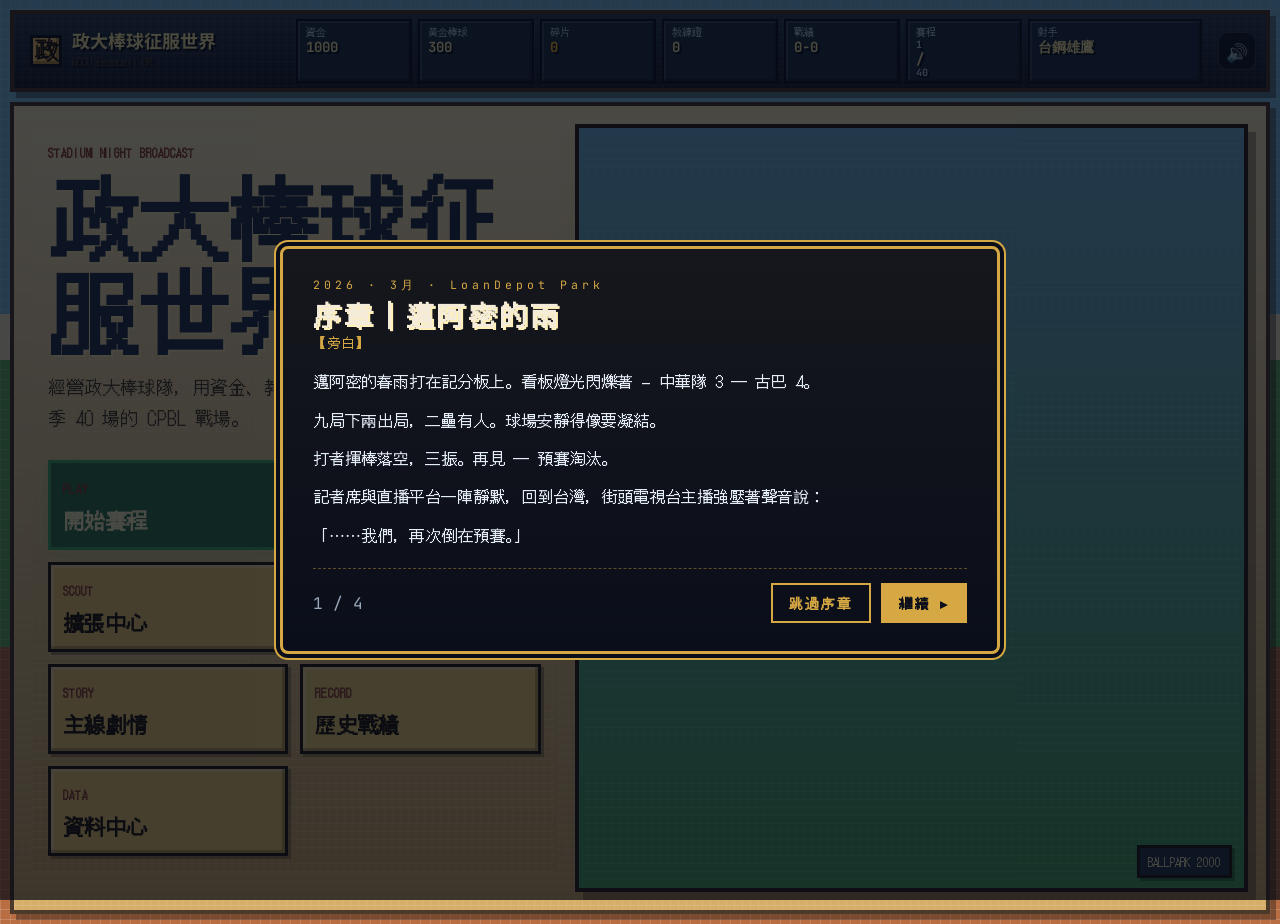
==== commit e857be86: "Add files via upload" ====
--- a/index.html
+++ b/index.html
@@ -7,7 +7,7 @@
   <link rel="preconnect" href="https://fonts.googleapis.com">
   <link rel="preconnect" href="https://fonts.gstatic.com" crossorigin>
   <link href="https://fonts.googleapis.com/css2?family=Bebas+Neue&family=DotGothic16&family=JetBrains+Mono:wght@500;700&family=Noto+Sans+TC:wght@400;500;700;900&display=swap" rel="stylesheet">
-  <link rel="stylesheet" href="style.css?v=5.1">
+  <link rel="stylesheet" href="style.css?v=5.4">
 </head>
 <body>
   <div class="container">
@@ -50,6 +50,7 @@
             <strong id="opponent-name">CPBL</strong>
           </div>
         </div>
+        <button id="audio-toggle" class="audio-toggle" title="靜音/取消靜音" aria-label="音效開關" type="button">🔊</button>
       </header>
 
       <main class="stage">
@@ -193,6 +194,12 @@
                     <span class="count-chip out-chip"><label>O</label><strong id="outs">0</strong></span>
                     <span class="count-chip runner-chip"><label>壘</label><strong id="runners">無</strong></span>
                   </div>
+                  <!-- v4.2a：投手／打者／球速 移入 overlay -->
+                  <div class="mso-players">
+                    <span class="mso-pitcher">投 <strong id="mso-pitcher">-</strong></span>
+                    <span class="mso-batter">打 <strong id="mso-batter">-</strong></span>
+                    <span class="mso-speed">⚡ <strong id="mso-speed">-</strong> km/h</span>
+                  </div>
                 </div>
 
                 <!-- v4.1 CRT：換局記分板 overlay（覆蓋在 CRT 螢幕上，預設隱藏；換局時自動出現，或按「記分板」鈕） -->
@@ -261,8 +268,11 @@
                   <div><span class="matchup-lbl">打策</span><strong id="batting-config">-</strong></div>
                   <div><span class="matchup-lbl">投策</span><strong id="pitch-config">-</strong></div>
                 </div>
+                <!-- v4.2a：逐球紀錄條 -->
+                <div id="pitch-tracker" class="pitch-tracker"></div>
                 <!-- 即時轉播日誌 -->
                 <section class="arena-log" aria-label="實況轉播">
+                  <button id="log-expand-btn" class="log-expand-btn" title="展開轉播記錄" type="button">⤢</button>
                   <div id="play-log" class="play-log arena-play-log"></div>
                 </section>
               </div>
@@ -510,6 +520,14 @@
 
               </div><!-- /arena-duel-panels -->
 
+              <!-- v4.2a：展開轉播記錄 overlay -->
+              <div class="log-expanded-overlay hidden" id="log-expanded-overlay" aria-hidden="true">
+                <div class="log-expanded-box" id="log-expanded-box">
+                  <button type="button" class="log-close" id="log-expanded-close" aria-label="關閉">✕</button>
+                  <div id="log-expanded-content"></div>
+                </div>
+              </div>
+
               <!-- v4.1 CRT no-scroll：打序/牛棚/戰術卡 移入 overlay（#show-lineup 叫出），不再常駐右欄 -->
               <div class="lineup-overlay hidden" id="lineup-overlay" aria-hidden="true">
                 <div class="lineup-overlay-box">
@@ -746,8 +764,11 @@
   <script src="newspaper-summary.js"></script>
   <script src="story-intro.js"></script>
   <script src="tutorial-system.js"></script>
+  <script src="sound-manager.js"></script>
   <script src="engine.js"></script>
   <script src="pitch-engine.js"></script>
+  <script src="pitch-sequencing-engine.js"></script>
+  <script src="batter-ai-model.js"></script>
   <script src="baseball-physics-engine.js"></script>
   <script src="fielding-engine.js"></script>
   <script src="baserunning-engine.js"></script>
@@ -837,6 +858,11 @@
         // v4.1 #6：比賽中隱藏頂部狀態欄
         document.body.classList.toggle('in-match', name === 'match' || name === 'wbc');
         mountScene(name);
+        // v4.2a：場景 BGM
+        if (window.SoundManager) {
+          const bgmScene = { lobby: 'lobby', pregame: 'pregame', match: 'match', wbc: 'match', storyline: 'lobby' };
+          SoundManager.playSceneBGM(bgmScene[name] || 'menu');
+        }
         window.setTimeout(() => next.classList.remove('scene-enter'), 340);
       }, 224);
     }
@@ -1254,6 +1280,71 @@
       initLockbar();
     }
 
+    // v4.2a：音效開關按鈕
+    const audioToggleBtn = document.getElementById('audio-toggle');
+    if (audioToggleBtn) {
+      audioToggleBtn.addEventListener('click', () => {
+        if (!window.SoundManager) return;
+        const muted = SoundManager.toggleMute();
+        audioToggleBtn.textContent = muted ? '🔇' : '🔊';
+        audioToggleBtn.title = muted ? '取消靜音' : '靜音';
+      });
+    }
+
+    // v4.2a：展開轉播記錄按鈕
+    const logExpandBtn = document.getElementById('log-expand-btn');
+    const logExpandedOv = document.getElementById('log-expanded-overlay');
+    const logExpandedClose = document.getElementById('log-expanded-close');
+    const logExpandedContent = document.getElementById('log-expanded-content');
+    if (logExpandBtn && logExpandedOv) {
+      logExpandBtn.addEventListener('click', () => {
+        // 顯示全部記錄（最近 50 條）
+        logExpandedContent.innerHTML = (game.log || []).slice(-50).reverse().map((entry, i) => {
+          if (typeof entry === 'string') return `<p style="padding:4px 0;border-bottom:1px solid rgba(148,163,184,0.1);color:#cbd5e1">${entry}</p>`;
+          const type = entry.type || 'system';
+          const icon = { hr:'💣 ', hit:'🏏 ', double:'⚡ ', triple:'🔥 ', k:'❌ ', bb:'🟡 ', out:'⬛ ', error:'💥 ', sb:'🏃 ', run:'⬆ ', tension:'⚠ ', system:'' }[type] || '';
+          if (entry.lines && Array.isArray(entry.lines)) {
+            return '<div style="padding:4px 0;border-bottom:1px solid rgba(148,163,184,0.1)">' +
+              entry.lines.map(l => {
+                const cls = `broadcast-${l.speaker}`;
+                const label = l.speaker === 'caster' ? '蔡兄' : '鍾sir';
+                return `<span class="${cls}">【${label}】${l.text}</span>`;
+              }).join('<br>') + '</div>';
+          }
+          return `<p style="padding:4px 0;border-bottom:1px solid rgba(148,163,184,0.1);color:#cbd5e1">${icon}${entry.text || entry}</p>`;
+        }).join('');
+        logExpandedOv.classList.remove('hidden');
+      });
+    }
+    if (logExpandedClose && logExpandedOv) {
+      logExpandedClose.addEventListener('click', () => logExpandedOv.classList.add('hidden'));
+    }
+    if (logExpandedOv) {
+      logExpandedOv.addEventListener('click', (e) => { if (e.target === logExpandedOv) logExpandedOv.classList.add('hidden'); });
+    }
+
+    // v4.2a：逐球 tracker 更新函式
+    window.updatePitchTracker = function(pitchResult) {
+      const tracker = document.getElementById('pitch-tracker');
+      if (!tracker) return;
+      const iconMap = {
+        strike: '<span class="pt-strike">🔴</span>',
+        ball:   '<span class="pt-ball">🟡</span>',
+        foul:   '<span class="pt-foul">⚪</span>',
+        inplay: '<span class="pt-inplay">⚾</span>'
+      };
+      if (pitchResult === 'reset') { tracker.innerHTML = ''; return; }
+      const icon = iconMap[pitchResult] || '';
+      tracker.innerHTML += icon;
+    };
+
+    // v4.2a：首次互動時初始化音效
+    const initAudio = () => {
+      if (window.SoundManager) { SoundManager.init(); }
+      document.removeEventListener('click', initAudio);
+    };
+    document.addEventListener('click', initAudio, { once: false });
+
     const originalAddCommentary = game.addCommentary.bind(game);
     game.addCommentary = function(outcomeKey, player, cardActive) {
       if (currentScene !== 'match') return;
@@ -1290,6 +1381,20 @@
             ${state ? `<strong class="stamina-state-tag" style="background:${state.color};color:#0a0e1a;padding:2px 8px;border-radius:4px;font-weight:800">${state.icon} ${state.label}</strong>` : `<strong>${stamina}/${max}</strong>`}
           </div>
         `;
+      }
+
+      // v4.2a：右下 overlay 投手/打者/球速同步
+      const msoPitcher = document.getElementById('mso-pitcher');
+      const msoBatter  = document.getElementById('mso-batter');
+      const msoSpeed   = document.getElementById('mso-speed');
+      if (msoPitcher || msoBatter || msoSpeed) {
+        const mu = game.getCurrentMatchup?.() || {};
+        if (msoPitcher) msoPitcher.textContent = mu.pitcher?.name || '-';
+        if (msoBatter)  msoBatter.textContent  = mu.batter?.name  || '-';
+        if (msoSpeed) {
+          const sp = game.lastPitchSpeed;
+          msoSpeed.textContent = (sp != null) ? `${sp} km/h` : '- km/h';
+        }
       }
 
       const drawLocalBtn = document.getElementById('draw-local');
--- a/style.css
+++ b/style.css
@@ -6264,3 +6264,202 @@
 /* 打者 console 的九宮格置中 */
 .batter-console .console-aim .zone-grid-wrap { display: flex; flex-direction: column; align-items: center; gap: 3px; }
 .batter-console .zone-grid-3 { width: 168px; }
+
+/* ═══ v4.2a 音效控制 ═══ */
+.audio-toggle {
+  display: flex; align-items: center; justify-content: center;
+  width: 38px; height: 38px; padding: 0; margin-left: 4px;
+  font-size: 1.1rem; border-radius: 10px;
+  background: rgba(8, 15, 28, 0.7); border: 1px solid rgba(148, 163, 184, 0.25);
+  color: #e2e8f0; cursor: pointer;
+  transition: background .15s, border-color .15s;
+  flex-shrink: 0;
+}
+.audio-toggle:hover { background: rgba(30, 41, 59, 0.8); border-color: rgba(148, 163, 184, 0.5); }
+.audio-toggle:active { transform: scale(0.94); }
+
+/* 比賽中音效按鈕仍顯示（其他 HUD 隱藏時此鈕保留） */
+body.in-match .audio-toggle {
+  position: fixed; top: 8px; right: 12px; z-index: 100;
+  width: 32px; height: 32px; font-size: .95rem; border-radius: 8px;
+  background: rgba(8, 15, 28, 0.85);
+}
+
+/* ═══════════════════════════════════════════════════════════════════
+   v4.2a + v4.2b — 轉播欄豐富化：事件 color coding + 雙人播報 + 動畫
+   + pitch tracker + 局分隔線 + 狀態摘要列 + 展開按鈕
+   ═══════════════════════════════════════════════════════════════════ */
+
+/* ── 事件類型顏色（左邊框 + icon 區分）── */
+.log-entry {
+  margin: 2px 0; padding: 3px 8px;
+  border-left: 3px solid rgba(148,163,184,0.3);
+  font-size: .62rem; line-height: 1.4;
+  color: #cbd5e1;
+  background: rgba(255,255,255,0.02);
+  border-radius: 0 4px 4px 0;
+  opacity: 0; animation-fill-mode: forwards;
+}
+.log-hr       { border-left-color: #f87171; color: #fde68a; }
+.log-hit      { border-left-color: #4ade80; }
+.log-double   { border-left-color: #fb923c; }
+.log-triple   { border-left-color: #f97316; }
+.log-k        { border-left-color: #60a5fa; color: #93c5fd; }
+.log-bb       { border-left-color: #fbbf24; }
+.log-out      { border-left-color: #64748b; color: #94a3b8; font-size: .56rem; }
+.log-error    { border-left-color: #e11d48; color: #fda4af; }
+.log-sb       { border-left-color: #06b6d4; }
+.log-run      { border-left-color: #22c55e; color: #fde68a; font-weight: 700; }
+.log-system   { border-left-color: #475569; color: #94a3b8; font-size: .56rem; }
+.log-tension  { border-left-color: #fbbf24; animation: tension-flash 1s ease-in-out infinite; }
+
+.log-highlight {
+  font-size: .72rem; font-weight: 700;
+  padding: 5px 10px;
+  background: rgba(248,113,113,0.08);
+}
+
+/* ── 雙人播報：對話框 ── */
+.log-broadcast {
+  display: flex; flex-direction: column; gap: 2px;
+  border-left: none; padding: 4px 6px;
+  background: rgba(0,0,0,0.2);
+  border-radius: 6px;
+}
+.broadcast-caster {
+  display: block;
+  font-weight: 700; color: #f8fafc;
+  border-left: 3px solid #f87171;
+  padding: 1px 0 1px 8px;
+  font-size: .66rem;
+}
+.broadcast-color {
+  display: block;
+  font-weight: 400; font-style: italic; color: #94a3b8;
+  border-left: 3px solid #60a5fa;
+  padding: 1px 0 1px 16px;
+  font-size: .6rem;
+}
+.log-joke .broadcast-color { color: #fbbf24; border-left-color: #fbbf24; }
+.log-joke .broadcast-caster { color: #fca5a5; }
+
+/* ── 進場動畫 ── */
+@keyframes log-slide-in {
+  from { opacity: 0; transform: translateX(18px); }
+  to   { opacity: 1; transform: translateX(0); }
+}
+@keyframes log-pop {
+  0%   { opacity: 0; transform: scale(0.9); }
+  50%  { opacity: 1; transform: scale(1.04); }
+  100% { opacity: 1; transform: scale(1); }
+}
+@keyframes tension-flash {
+  0%, 100% { border-left-color: #fbbf24; }
+  50%      { border-left-color: #ef4444; }
+}
+.log-slide-in { animation: log-slide-in .28s ease-out forwards; }
+.log-pop      { animation: log-pop .4s ease-out forwards; }
+
+/* ── 局分隔線 ── */
+.inning-divider {
+  text-align: center; padding: 4px 0; margin: 4px 0;
+  font-size: .6rem; font-weight: 700; color: #64748b;
+  border-top: 1px dashed rgba(148,163,184,0.15);
+  border-bottom: 1px dashed rgba(148,163,184,0.15);
+  letter-spacing: .06em;
+}
+
+/* ── 轉播狀態摘要列 ── */
+.broadcast-status-line {
+  display: flex; align-items: center; gap: 6px;
+  padding: 2px 8px; font-size: .56rem;
+  color: #94a3b8;
+  background: rgba(0,0,0,0.15);
+  border-radius: 4px;
+  margin-bottom: 4px;
+}
+.broadcast-status-line .bsl-inning { color: #e2e8f0; font-weight: 700; }
+.broadcast-status-line .bsl-count { color: #93c5fd; }
+.broadcast-status-line .bsl-vs    { color: #f87171; font-weight: 700; }
+
+/* ── 逐球紀錄條 (pitch tracker) ── */
+.pitch-tracker {
+  display: flex; align-items: center; gap: 3px;
+  padding: 2px 6px; font-size: .72rem;
+  min-height: 20px;
+}
+.pitch-tracker .pt-strike { color: #f87171; }
+.pitch-tracker .pt-ball   { color: #fbbf24; }
+.pitch-tracker .pt-foul   { color: #94a3b8; opacity: .6; }
+.pitch-tracker .pt-inplay { color: #4ade80; }
+
+/* ── 展開轉播欄按鈕 ── */
+.log-expand-btn {
+  position: absolute; top: 4px; right: 6px;
+  width: 22px; height: 22px; padding: 0;
+  font-size: .7rem; line-height: 1;
+  background: rgba(148,163,184,0.12); border: 1px solid rgba(148,163,184,0.25);
+  border-radius: 4px; color: #94a3b8; cursor: pointer;
+  z-index: 5;
+}
+.log-expand-btn:hover { background: rgba(148,163,184,0.25); color: #e2e8f0; }
+
+/* ── 展開的轉播面板 overlay ── */
+.log-expanded-overlay {
+  position: fixed; inset: 0; z-index: 70;
+  display: flex; align-items: center; justify-content: center;
+  background: rgba(0,0,0,0.65); backdrop-filter: blur(2px);
+}
+.log-expanded-overlay.hidden { display: none; }
+.log-expanded-box {
+  position: relative;
+  width: min(640px, 90vw); max-height: 78vh; overflow-y: auto;
+  background: #0d1525; border: 1px solid rgba(148,163,184,0.3);
+  border-radius: 14px; padding: 18px;
+  box-shadow: 0 20px 60px rgba(0,0,0,0.7);
+  font-size: .68rem;
+}
+.log-expanded-box .log-close {
+  position: sticky; top: 0; float: right;
+  width: 28px; height: 28px; border-radius: 50%;
+  background: rgba(255,255,255,0.08); border: 1px solid rgba(148,163,184,0.3);
+  color: #e2e8f0; cursor: pointer; font-size: .85rem; z-index: 2;
+}
+.log-expanded-box .log-close:hover { background: rgba(248,113,113,0.3); border-color: #f87171; }
+
+/* ── arena-log 容器改為 relative 給展開鈕定位 ── */
+.arena-broadcast .arena-log { position: relative; overflow-y: auto; }
+
+/* ═══════════════════════════════════════════════════════════════════
+   v4.2a 空間優化 — 刪轉播欄上方資訊，釋放空間給轉播日誌
+   ═══════════════════════════════════════════════════════════════════ */
+
+/* 隱藏轉播欄頂部的標題列（LIVE 紅點）+ 比賽資訊列（投手/打者/球速等） */
+.arena-broadcast .broadcast-head,
+.arena-broadcast .arena-matchup-bar { display: none; }
+
+/* 轉播日誌吃掉全部釋放出來的空間 */
+.arena-broadcast { gap: 2px; padding: 4px; }
+.arena-broadcast .arena-log { flex: 1 1 auto; max-height: none !important; min-height: 100px; }
+
+/* 左右留白修正：左欄 padding 最小化，右欄靠邊 */
+.arena-canvas-col { padding: 6px 8px 4px; }
+.arena-controls-col { padding: 4px 6px; }
+
+/* 擴充右下資訊欄：加入投手/打者/球速行 */
+.match-status-overlay {
+  gap: 2px;
+  padding: 6px 8px;
+  min-width: 170px;
+}
+.mso-players {
+  display: flex; flex-direction: column; gap: 1px;
+  font-size: .56rem;
+  color: #ffd5d5;
+  border-top: 1px solid rgba(255,255,255,0.12);
+  padding-top: 3px; margin-top: 1px;
+}
+.mso-players .mso-pitcher { color: #93c5fd; }
+.mso-players .mso-batter  { color: #fde68a; }
+.mso-players .mso-speed   { color: #cbd5e1; font-size: .52rem; }
+.mso-players strong { color: #fff; font-weight: 700; }
